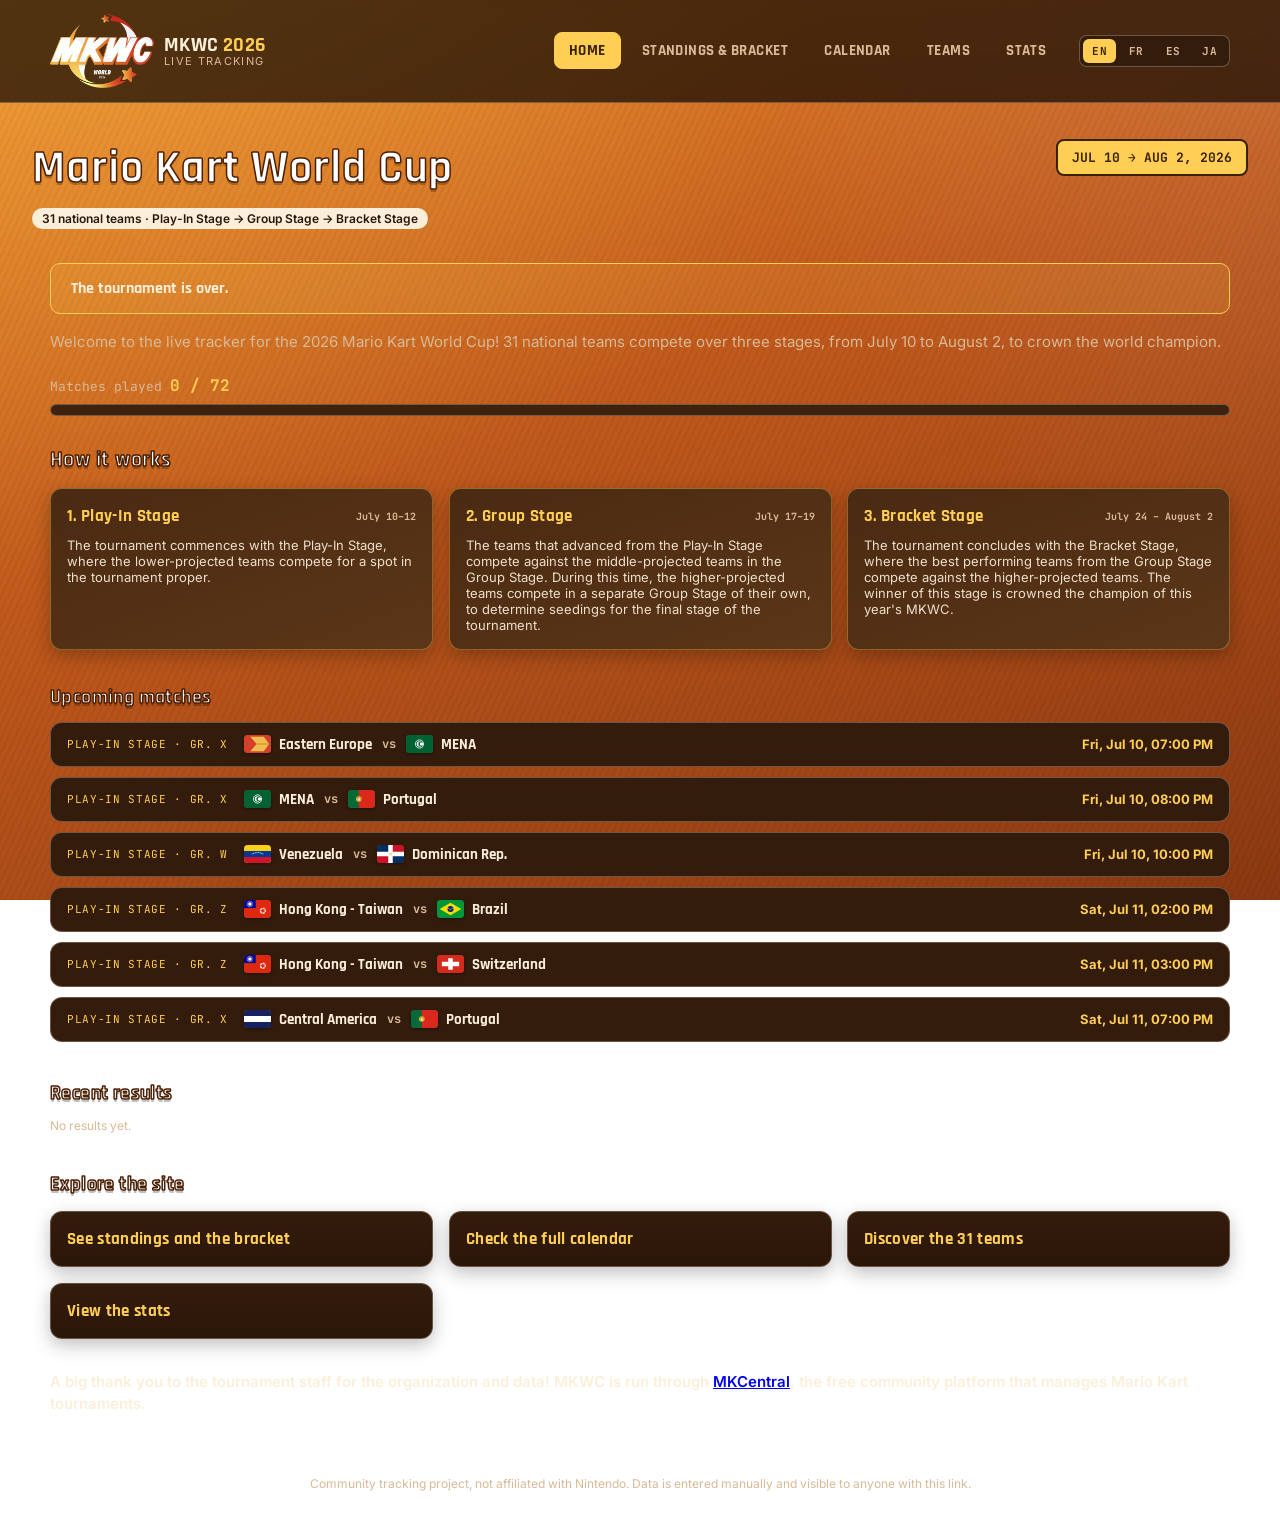
==== index.html @ 8863d685 "Add files via upload" ====
<!DOCTYPE html>
<html lang="fr">
<head>
<meta charset="UTF-8">
<meta name="viewport" content="width=device-width, initial-scale=1.0">
<title>MKWC 2026 — Suivi en direct</title>
<link rel="preconnect" href="https://fonts.googleapis.com">
<link rel="preconnect" href="https://fonts.gstatic.com" crossorigin>
<link rel="stylesheet" href="https://fonts.googleapis.com/css2?family=Rajdhani:wght@600;700&family=Inter:wght@400;500;600&family=JetBrains+Mono:wght@500;700&display=swap" media="print" onload="this.media='all'">
<noscript><link rel="stylesheet" href="https://fonts.googleapis.com/css2?family=Rajdhani:wght@600;700&family=Inter:wght@400;500;600&family=JetBrains+Mono:wght@500;700&display=swap"></noscript>
<style>
  :root{
    --orange-1:#F0942F;
    --orange-2:#C1591C;
    --orange-3:#8A3812;
    --panel:#2A1608;
    --panel-2:#341C0C;
    --panel-3:#3E220E;
    --line:rgba(255,235,210,0.14);
    --line-strong:rgba(255,235,210,0.28);
    --cream:#FBEFDA;
    --dim:#D9B996;
    --gold:#FFCE54;
    --green:#3ECF6B;
    --red:#E5484D;
    --blue:#59C7E8;
    --radius:12px;
  }
  *{box-sizing:border-box;}
  html,body{margin:0;padding:0;}
  body{
    color:var(--cream);
    font-family:'Inter',sans-serif;
    min-height:100vh;
    display:flex;
    flex-direction:column;
    background:
      radial-gradient(circle at 12% -10%, rgba(255,206,84,0.25), transparent 45%),
      radial-gradient(circle at 100% 0%, rgba(255,255,255,0.10), transparent 35%),
      repeating-linear-gradient(115deg, rgba(0,0,0,0.05) 0 2px, transparent 2px 6px),
      linear-gradient(160deg, var(--orange-1) 0%, var(--orange-2) 45%, var(--orange-3) 100%);
    background-attachment:fixed;
  }
  h1,h2,h3,.display{
    font-family:'Rajdhani',sans-serif;
    font-weight:700;
    letter-spacing:0.02em;
    margin:0;
  }
  .mono{font-family:'JetBrains Mono',monospace;}
  .outline{
    color:#fff;
    -webkit-text-stroke:1.5px #4a1f04;
    text-stroke:1.5px #4a1f04;
    text-shadow:0 3px 0 rgba(0,0,0,0.25);
  }

  /* ---------- header ---------- */
  header{
    position:sticky; top:0; z-index:30;
    background:rgba(20,10,3,0.72);
    backdrop-filter:blur(10px);
    -webkit-backdrop-filter:blur(10px);
    border-bottom:1px solid var(--line-strong);
  }
  .header-inner{
    max-width:1220px; margin:0 auto; padding:14px 20px;
    display:flex; align-items:center; gap:18px; flex-wrap:nowrap;
    overflow-x:auto; scrollbar-width:none;
  }
  .header-inner::-webkit-scrollbar{display:none;}
  .brand{display:flex; align-items:center; gap:10px; flex-shrink:0;}
  .brand-mark{
    width:104px;height:auto;flex-shrink:0;
  }
  .brand-text{line-height:1.05;}
  .brand-text .t1{font-size:20px;}
  .brand-text .t1 span{color:var(--gold);}
  .brand-text .t2{font-size:11px;color:var(--dim);text-transform:uppercase;letter-spacing:0.12em;}
  nav{display:flex;gap:6px;margin-left:auto;flex-wrap:nowrap;flex-shrink:0;}
  .navbtn{
    background:transparent;border:1px solid transparent;color:var(--dim);
    padding:8px 14px;border-radius:8px;font-family:'Rajdhani',sans-serif;font-weight:700;
    font-size:15px;letter-spacing:0.03em;cursor:pointer;text-transform:uppercase;white-space:nowrap;flex-shrink:0;
  }
  .navbtn:hover{color:#fff;}
  .navbtn.active{background:var(--gold);color:#3a2100;border-color:var(--gold);}
  .adminbtn{
    background:transparent;border:1px solid transparent;color:var(--dim);
    padding:6px 9px;border-radius:8px;font-size:13px;cursor:pointer;font-family:'JetBrains Mono',monospace;
    white-space:nowrap;flex-shrink:0;opacity:0.35;transition:opacity .15s, background .15s, border-color .15s;
  }
  .adminbtn:hover{opacity:1;background:var(--panel-2);border-color:var(--line-strong);}
  .adminbtn.on{color:#fff;background:var(--red);border-color:var(--red);opacity:1;}

  .lang-switch{display:flex;gap:4px;background:var(--panel-2);border:1px solid var(--line-strong);border-radius:8px;padding:3px;flex-shrink:0;}
  .lang-switch button{
    background:transparent;border:none;color:var(--dim);padding:5px 9px;border-radius:6px;
    font-family:'JetBrains Mono',monospace;font-size:11px;font-weight:700;cursor:pointer;letter-spacing:0.03em;
  }
  .lang-switch button:hover{color:var(--cream);}
  .lang-switch button.active{background:var(--gold);color:#3a2100;}

  /* ---------- hero ---------- */
  .hero{
    width:100%;padding:36px 32px 14px;
    display:flex;align-items:flex-start;justify-content:space-between;gap:16px;flex-wrap:nowrap;
    box-sizing:border-box;
  }
  .hero-titles{min-width:0;flex:1 1 auto;}
  .hero h1{font-size:clamp(20px,4vw,46px);overflow-wrap:break-word;}
  .hero .sub{color:var(--panel);background:var(--cream);display:inline-block;padding:3px 10px;border-radius:20px;font-size:12px;font-weight:600;margin-top:10px;}
  .hero .dates{
    flex:0 0 auto;white-space:nowrap;
    font-family:'JetBrains Mono',monospace;font-size:13px;color:#3a2100;
    border:2px solid #3a2100;padding:8px 14px;border-radius:8px;background:var(--gold);
    font-weight:700;
  }

  main{max-width:1220px;margin:0 auto;padding:20px;width:100%;flex:1;box-sizing:border-box;}

  /* pot legend strip — signature element (echoes the seed-pot color blocks) */

  section{display:none;}
  section.active{display:block;}

  .stage-block{margin-bottom:38px;}
  .stage-head{display:flex;align-items:baseline;gap:12px;margin-bottom:4px;flex-wrap:wrap;}
  .stage-head h2{font-size:24px;}
  .stage-head .stage-date{font-size:12px;color:#3a2100;background:var(--gold);padding:3px 10px;border-radius:20px;font-family:'JetBrains Mono',monospace;font-weight:700;}
  .stage-note{font-size:13px;color:var(--dim);margin-bottom:16px;}
  .stage-subhead{font-size:15px;font-weight:700;color:var(--gold);font-family:'Rajdhani',sans-serif;margin:6px 0 4px;text-transform:uppercase;letter-spacing:0.04em;}
  .tier-badge{
    font-family:'JetBrains Mono',monospace;font-size:11px;
    text-transform:uppercase;letter-spacing:0.06em;color:var(--gold);
    margin-bottom:4px;
  }

  .groups-grid{display:grid;grid-template-columns:repeat(auto-fit,minmax(300px,1fr));gap:16px;}
  .group-card{
    background:linear-gradient(180deg, var(--panel-2), var(--panel));
    border:1px solid var(--line-strong);border-radius:var(--radius);
    padding:16px;box-shadow:0 6px 18px rgba(0,0,0,0.25);
    contain:content;
  }
  .group-card h3{font-size:17px;color:var(--gold);margin-bottom:10px;display:flex;justify-content:space-between;align-items:center;}
  .group-card h3 .qual-tag{font-size:10px;color:var(--dim);font-family:'JetBrains Mono',monospace;text-transform:none;letter-spacing:0;}

  .phase-banner{
    padding:14px 20px;border-radius:10px;font-family:'Rajdhani',sans-serif;font-weight:700;font-size:16px;
    background:var(--panel-2);border:1px solid var(--line-strong);color:var(--cream);
  }
  .phase-banner.phase-playin, .phase-banner.phase-group, .phase-banner.phase-bracket{
    background:rgba(229,72,77,0.12);border-color:var(--red);color:var(--cream);
  }
  .phase-banner.phase-after{background:rgba(255,206,84,0.12);border-color:var(--gold);}
  .phase-countdown{
    font-family:'JetBrains Mono',monospace;font-size:26px;color:var(--gold);font-weight:700;
    margin-top:8px;letter-spacing:0.03em;
  }
  .live-now-block{margin-top:18px;}
  .live-now-title{
    font-size:13px;color:var(--red);text-transform:uppercase;letter-spacing:0.08em;
    font-family:'JetBrains Mono',monospace;margin-bottom:8px;display:flex;align-items:center;gap:7px;
  }
  .live-now-title::before{
    content:'';width:8px;height:8px;border-radius:50%;background:var(--red);
    box-shadow:0 0 0 0 rgba(229,72,77,0.6); animation:live-pulse 1.6s infinite;
  }
  @keyframes live-pulse{
    0%{box-shadow:0 0 0 0 rgba(229,72,77,0.6);}
    70%{box-shadow:0 0 0 7px rgba(229,72,77,0);}
    100%{box-shadow:0 0 0 0 rgba(229,72,77,0);}
  }

  .format-card{
    background:linear-gradient(160deg, #4a2a12, #5c3618);
    border:1px solid rgba(255,206,84,0.35);
  }
  .format-card .stage-note{color:var(--cream);opacity:0.92;}
  .explore-card{cursor:pointer;transition:border-color .15s, transform .15s;}
  .explore-card:hover{border-color:var(--gold);transform:translateY(-2px);}
  .helptext a{color:var(--gold);text-decoration:underline;text-underline-offset:2px;}
  .helptext a:hover{color:var(--cream);}
  .explore-card h3{margin-bottom:0;justify-content:flex-start;gap:8px;}

  table.standings{width:100%;border-collapse:collapse;font-size:13px;}
  table.standings th{
    text-align:left;color:var(--dim);font-weight:600;font-size:11px;
    text-transform:uppercase;letter-spacing:0.05em;padding:4px 6px;border-bottom:1px solid var(--line);
  }
  table.standings th.num{text-align:center;letter-spacing:normal;}
  table.standings td{padding:6px 6px;border-bottom:1px solid rgba(255,255,255,0.04);}
  table.standings tr.qualified td:first-child{box-shadow:inset 3px 0 0 var(--green);}
  .pos{font-family:'JetBrains Mono',monospace;color:var(--dim);font-size:11px;width:26px;}
  .pos.p1{color:var(--dim);}
  .teamcell{display:flex;align-items:center;gap:8px;}
  .teamcell:hover .teamname{text-decoration:underline;}
  .flag{width:27px;height:18px;border-radius:4px;flex-shrink:0;overflow:hidden;box-shadow:0 0 0 1px rgba(255,255,255,0.35) inset, 0 1px 3px rgba(0,0,0,0.4);}
  .flag svg{display:block;width:100%;height:100%;}
  .flag.lg{width:44px;height:29px;border-radius:5px;}
  .flag.sm{width:20px;height:13px;border-radius:3px;}
  .tbd{
    width:27px;height:18px;border-radius:4px;flex-shrink:0;border:1px dashed var(--dim);
  }
  .num{font-family:'JetBrains Mono',monospace;text-align:center;}
  .teamname{white-space:nowrap;}
  .tbdname{color:var(--dim);font-style:italic;font-size:12px;}

  /* bracket */
  .bracket-wrap{overflow-x:auto;padding-bottom:10px;}
  .bracket{display:flex;gap:26px;min-width:780px;align-items:stretch;}
  .round{display:flex;flex-direction:column;justify-content:space-around;gap:14px;min-width:195px;position:relative;padding-top:54px;box-sizing:border-box;}
  .round-title{position:absolute;top:0;left:0;right:0;font-size:12px;text-transform:uppercase;letter-spacing:0.08em;color:var(--cream);text-align:center;margin-bottom:6px;font-family:'JetBrains Mono',monospace;font-weight:700;}
  .round-title span{opacity:.65;font-weight:500;}
  .match{
    background:var(--panel-2);border:1px solid var(--line-strong);border-radius:8px;overflow:hidden;
  }
  .mrow{display:flex;align-items:center;justify-content:space-between;padding:7px 9px;font-size:13px;gap:6px;}
  .mrow:first-child{border-bottom:1px solid var(--line);}
  .mrow.winner{background:rgba(62,207,107,0.14);}
  .mrow .score{font-family:'JetBrains Mono',monospace;color:var(--dim);font-weight:700;}
  .mrow.winner .score{color:var(--green);}
  .mrow > span:first-child{display:flex;align-items:center;gap:6px;overflow:hidden;text-overflow:ellipsis;white-space:nowrap;}
  .team-link{cursor:pointer;display:inline-flex;align-items:center;gap:8px;}
  .team-plain{display:inline-flex;align-items:center;gap:8px;}
  .stage-link{cursor:pointer;}
  .stage-link:hover{color:var(--cream);text-decoration:underline;}
  .team-link:hover .teamname{text-decoration:underline;color:var(--gold);}

  /* calendar */
  .cal-list{display:flex;flex-direction:column;gap:10px;}
  .cal-item{
    background:var(--panel-2);border:1px solid var(--line-strong);border-radius:var(--radius);
    padding:12px 16px;display:flex;align-items:center;gap:16px;flex-wrap:wrap;
  }
  .match-card{cursor:pointer;transition:border-color .15s, box-shadow .15s;}
  .match-card:hover{border-color:var(--gold);box-shadow:0 0 0 1px var(--gold);}
  .cal-stage{font-size:11px;color:var(--gold);text-transform:uppercase;letter-spacing:0.06em;font-family:'JetBrains Mono',monospace;min-width:160px;white-space:nowrap;}
  .cal-teams{display:flex;align-items:center;gap:10px;font-family:'Rajdhani',sans-serif;font-weight:700;font-size:15px;flex:1;}
  .cal-score{font-family:'JetBrains Mono',monospace;color:var(--dim);width:88px;flex-shrink:0;text-align:center;white-space:nowrap;}
  .score-win{color:var(--gold);font-weight:700;}
  .best-race-banner{margin-bottom:16px;font-size:14px;color:var(--cream);}
  .twitch-live-banner{
    display:flex;align-items:center;gap:8px;margin-bottom:18px;padding:12px 16px;
    background:rgba(145,70,255,0.14);border:1px solid #9146FF;border-radius:10px;
    color:var(--cream);font-weight:700;text-decoration:none;font-size:14px;
    transition:background .15s;
  }
  .twitch-live-banner:hover{background:rgba(145,70,255,0.24);}
  .sub-tag{color:var(--dim);font-size:11px;font-weight:400;}
  .score-lose{color:var(--dim);}
  .cal-score.done{color:var(--cream);}
  .cal-date{font-size:12px;color:var(--dim);min-width:150px;flex-shrink:0;text-align:right;white-space:nowrap;}
  .cal-date.emphasize{color:var(--gold);font-weight:700;font-size:13px;}

  /* teams grid */
  .flag-grid{display:grid;grid-template-columns:repeat(auto-fill,minmax(120px,1fr));gap:14px;}
  .flag-grid-item{
    position:relative;border-radius:10px;overflow:hidden;cursor:pointer;aspect-ratio:3/2;
    box-shadow:0 6px 16px rgba(0,0,0,0.3);border:1px solid var(--line-strong);
  }
  .flag-grid-item .fgi-flag{width:100%;height:100%;transition:filter .18s;}
  .flag-grid-item .fgi-flag svg, .flag-grid-item .fgi-flag img{width:100%;height:100%;display:block;}
  .flag-grid-item:hover .fgi-flag{filter:brightness(0.4);}
  .fgi-overlay{
    position:absolute;inset:0;display:flex;align-items:center;justify-content:center;
    text-align:center;padding:8px;opacity:0;transition:opacity .18s;background:rgba(0,0,0,0.15);
  }
  .flag-grid-item:hover .fgi-overlay{opacity:1;}
  .fgi-overlay span{font-family:'Rajdhani',sans-serif;font-weight:700;font-size:14px;color:#fff;text-shadow:0 2px 6px rgba(0,0,0,0.8);}

  .team-detail-page{
    background:linear-gradient(180deg, var(--panel-2), var(--panel));
    border:1px solid var(--line-strong);border-radius:var(--radius);padding:22px;margin-top:14px;
    box-shadow:0 6px 18px rgba(0,0,0,0.25);
  }
  .tdp-header{display:flex;align-items:center;gap:16px;margin-bottom:16px;}
  .match-detail-row{display:flex;align-items:center;justify-content:center;gap:28px;flex-wrap:wrap;padding:20px 0;}
  .match-detail-team{display:flex;flex-direction:column;align-items:center;gap:10px;min-width:160px;text-align:center;}
  .match-detail-team .team-link{flex-direction:column;gap:10px;}
  .match-detail-team .teamname{font-family:'Rajdhani',sans-serif;font-weight:700;font-size:19px;}
  .match-detail-team.winner .teamname{color:var(--green);}
  .match-detail-players-row{display:grid;grid-template-columns:1fr 1fr;gap:24px;margin-top:24px;}
  .race-chart-wrap{margin-top:28px;}
  .race-chart-title{font-size:15px;color:var(--gold);margin-bottom:10px;}
  .race-chart-legend{display:flex;gap:18px;margin-top:8px;font-size:12px;color:var(--dim);font-family:'JetBrains Mono',monospace;}
  .race-chart-legend .dot{display:inline-block;width:9px;height:9px;border-radius:50%;margin-right:5px;}
  .mdp-col{display:flex;flex-direction:column;gap:3px;}
  .match-detail-score{font-family:'JetBrains Mono',monospace;font-size:32px;font-weight:700;color:var(--cream);white-space:nowrap;text-align:center;}
  .match-detail-score .md-vs{text-transform:uppercase;color:var(--dim);}
  .match-detail-score .md-upcoming-date{font-size:16px;color:var(--gold);font-weight:700;font-family:'Inter',sans-serif;margin-top:6px;text-transform:none;}
  .tdp-header h2{font-size:26px;}
  .stat-strip{display:flex;gap:14px;flex-wrap:wrap;margin:12px 0;font-family:'JetBrains Mono',monospace;font-size:12px;}
  .stat-strip .s{background:var(--panel-3);padding:6px 10px;border-radius:6px;border:1px solid var(--line);}
  .stat-strip .s b{color:var(--gold);font-size:14px;}
  .match-progress-label{font-family:'JetBrains Mono',monospace;font-size:13px;color:var(--dim);margin-bottom:8px;}
  .match-progress-label b{color:var(--gold);font-size:16px;}
  .match-progress-bar{width:100%;height:12px;background:var(--panel-3);border-radius:7px;overflow:hidden;border:1px solid var(--line-strong);}
  .match-progress-fill{height:100%;background:linear-gradient(90deg,#FFCE54,#FF9F43);border-radius:7px;transition:width .5s ease;}
  .roster-list{display:flex;flex-direction:column;gap:4px;margin-top:8px;}
  .roster-row{display:flex;align-items:center;gap:8px;font-size:13px;padding:4px 0;border-bottom:1px solid rgba(255,255,255,0.04);}
  .role-badge{font-size:9px;font-family:'JetBrains Mono',monospace;padding:1px 6px;border-radius:10px;text-transform:uppercase;letter-spacing:0.04em;}
  .role-badge.C{background:var(--gold);color:#3a2100;}
  .role-badge.R{background:var(--blue);color:#052b33;}
  .nat-badge{font-size:10px;color:var(--dim);font-family:'JetBrains Mono',monospace;position:relative;display:inline-block;cursor:default;}
  .nat-badge::after{
    content:attr(data-tooltip);
    position:absolute; bottom:calc(100% + 6px); left:0; transform:none;
    background:#1a1005; color:var(--cream); border:1px solid var(--line-strong);
    padding:4px 8px; border-radius:6px; font-size:11px; font-family:'Inter',sans-serif;
    white-space:nowrap; opacity:0; pointer-events:none; transition:opacity .1s;
    box-shadow:0 4px 10px rgba(0,0,0,0.35); z-index:20;
  }
  .nat-badge:hover::after{opacity:1;}

  /* players view */
  .player-search{
    width:100%;padding:12px 14px;background:var(--panel-2);border:1px solid var(--line-strong);
    color:var(--cream);border-radius:10px;font-size:14px;margin-bottom:18px;
  }
  .stats-table-wrap{
    background:var(--panel-2);border:1px solid var(--line-strong);border-radius:var(--radius);
    box-shadow:0 6px 18px rgba(0,0,0,0.25);
    overflow-x:auto;
  }
  .stats-table{width:100%;border-collapse:collapse;font-size:13px;}
  .stats-table thead th{
    text-align:left;color:var(--dim);font-weight:600;font-size:11px;
    text-transform:uppercase;letter-spacing:0.05em;padding:10px 12px;
    border-bottom:1px solid var(--line-strong);background:var(--panel-3);
  }
  .stats-table thead th.num{text-align:center;letter-spacing:normal;}
  .stats-table thead tr:first-child th:first-child{border-top-left-radius:var(--radius);}
  .stats-table thead tr:first-child th:last-child{border-top-right-radius:var(--radius);}
  .stats-table tbody tr:last-child td:first-child{border-bottom-left-radius:var(--radius);}
  .stats-table tbody tr:last-child td:last-child{border-bottom-right-radius:var(--radius);}
  .stats-table tbody tr:nth-child(even){background:rgba(255,255,255,0.02);}
  .stats-table tbody tr:hover{background:rgba(255,206,84,0.06);}
  .stats-table td{padding:9px 12px;border-bottom:1px solid rgba(255,255,255,0.04);}
  .stats-table td.num{text-align:center;font-family:'JetBrains Mono',monospace;color:var(--cream);}
  .stats-table td.num.highlight{color:var(--gold);font-weight:700;}
  .stats-table .lp{font-family:'JetBrains Mono',monospace;color:var(--dim);width:24px;text-align:center;}
  .stats-table .lp.top1{color:var(--gold);font-weight:700;}
  .stats-table .lname{font-weight:600;}
  .stats-table .lteam{font-size:12.5px;color:var(--dim);}
  .player-row-link{cursor:pointer;}
  .player-row-link:hover{background:rgba(255,206,84,0.06);}
  .stats-table .teamcell{display:flex;align-items:center;gap:8px;}

  /* admin */
  .admin-gate{
    max-width:380px;margin:60px auto;background:var(--panel-2);border:1px solid var(--line-strong);
    border-radius:var(--radius);padding:26px;text-align:center;
  }
  .admin-gate input{
    width:100%;padding:10px;margin:14px 0;background:var(--panel-3);border:1px solid var(--line);
    color:var(--cream);border-radius:8px;font-family:'JetBrains Mono',monospace;text-align:center;
  }
  .admin-gate p{color:var(--dim);font-size:13px;}
  button.primary{
    background:var(--gold);color:#3a2100;border:none;padding:10px 18px;border-radius:8px;
    font-family:'Rajdhani',sans-serif;font-weight:700;font-size:14px;letter-spacing:0.03em;
    cursor:pointer;text-transform:uppercase;
  }
  button.primary:hover{filter:brightness(1.08);}
  button.ghost{
    background:transparent;border:1px solid var(--line-strong);color:var(--dim);
    padding:8px 12px;border-radius:8px;font-size:12px;cursor:pointer;font-family:'JetBrains Mono',monospace;
  }
  button.back-btn{
    background:var(--gold);color:#3a2100;border:none;
    padding:10px 18px;border-radius:8px;font-size:14px;font-weight:700;cursor:pointer;
    font-family:'Rajdhani',sans-serif;letter-spacing:0.02em;text-transform:uppercase;
    margin-bottom:18px;box-shadow:0 3px 10px rgba(0,0,0,0.3);
  }
  button.back-btn:hover{filter:brightness(1.08);}
  .admin-panel{display:flex;flex-direction:column;gap:26px;}
  .admin-select-row{display:flex;gap:8px;flex-wrap:wrap;margin-bottom:14px;}
  .chip{
    background:var(--panel-2);border:1px solid var(--line-strong);color:var(--dim);
    padding:7px 14px;border-radius:20px;font-size:13px;cursor:pointer;font-family:'Rajdhani',sans-serif;font-weight:700;
  }
  .chip.active{background:var(--gold);color:#3a2100;border-color:var(--gold);}
  .admin-match-row{
    display:flex;align-items:center;gap:10px;padding:10px;background:var(--panel-2);
    border:1px solid var(--line-strong);border-radius:8px;margin-bottom:8px;flex-wrap:wrap;
  }
  .admin-match-row .team-select{flex:1;min-width:150px;}
  .admin-match-full{
    padding:12px;background:var(--panel-2);border:1px solid var(--line-strong);
    border-radius:8px;margin-bottom:12px;
  }
  .amr-header{display:flex;align-items:center;gap:10px;margin-bottom:10px;flex-wrap:wrap;}
  .amr-header .team-select{flex:1;min-width:120px;}
  .amr-total{
    font-family:'JetBrains Mono',monospace;font-weight:700;color:var(--gold);
    background:var(--panel-3);padding:6px 12px;border-radius:6px;min-width:44px;text-align:center;
  }
  .amr-players{display:grid;grid-template-columns:1fr 1fr;gap:16px;}
  .amr-side{display:flex;flex-direction:column;gap:5px;}
  .amr-player-row{display:flex;gap:6px;}
  .amr-player-row select{flex:1;min-width:0;}
  .amr-player-row .score-input{width:64px;flex-shrink:0;}
  .amr-race-wrap{overflow-x:auto;margin-top:10px;}
  .amr-race-table{border-collapse:collapse;font-size:12px;white-space:nowrap;}
  .amr-race-table th,.amr-race-table td{padding:3px 4px;text-align:center;}
  .amr-race-table thead th{color:var(--dim);font-weight:600;font-size:10px;text-transform:uppercase;}
  .amr-race-name{text-align:left !important;min-width:150px;}
  .amr-race-table input.race-input{width:38px;padding:4px 2px;text-align:center;font-size:12px;}
  .amr-race-table select{max-width:150px;font-size:12px;padding:4px 6px;}
  .amr-race-total{color:var(--gold);font-weight:700;min-width:34px;}
  .amr-track-table{margin-bottom:2px;}
  .amr-track-select{width:110px;font-size:11px;padding:4px 3px;}
  select, .score-input{
    background:var(--panel-3);border:1px solid var(--line-strong);color:var(--cream);
    padding:7px 9px;border-radius:6px;font-family:'Inter',sans-serif;font-size:13px;
  }
  .score-input{width:56px;text-align:center;font-family:'JetBrains Mono',monospace;}
  .vs{color:var(--dim);font-size:12px;font-family:'JetBrains Mono',monospace;}
  .save-note{font-size:12px;color:var(--green);margin-left:8px;opacity:0;transition:opacity 0.3s;}
  .save-note.show{opacity:1;}
  .helptext{font-size:12px;color:var(--dim);margin-bottom:10px;}
  .thanks-text{font-size:15px;font-weight:600;color:var(--cream);margin-top:32px;line-height:1.5;}
  footer{text-align:center;color:var(--dim);font-size:12px;padding:40px 20px;}

  /* flag editor */
  .editor-layout{display:grid;grid-template-columns:1fr 1fr;gap:24px;align-items:start;}
  @media (max-width:820px){ .editor-layout{grid-template-columns:1fr;} }

  /* ---------- mobile adjustments ---------- */
  @media (max-width:680px){
    .header-inner{padding:10px 14px;gap:10px;}
    .brand-mark{width:64px;}
    .brand-text .t1{font-size:15px;}
    .brand-text .t2{font-size:9px;}
    .navbtn{padding:7px 10px;font-size:13px;}
    .lang-switch button{padding:4px 7px;font-size:12px;}
    .adminbtn{padding:5px 7px;font-size:12px;}

    .hero{padding:20px 16px 12px;flex-wrap:wrap;gap:10px;}
    .hero .dates{font-size:11px;padding:6px 10px;}

    main{padding:14px;}

    .groups-grid{grid-template-columns:1fr;}
    .flag-grid{grid-template-columns:repeat(auto-fill,minmax(96px,1fr));gap:10px;}

    .cal-item{padding:10px 12px;gap:8px 12px;}
    .cal-stage{min-width:0;font-size:10px;}
    .cal-teams{font-size:14px;flex-basis:100%;order:1;}
    .cal-stage{order:0;}
    .cal-score{order:2;width:auto;}
    .cal-date{order:3;min-width:0;text-align:left;}

    .match-detail-row{flex-direction:column;gap:10px;padding:10px 0;}
    .match-detail-team{min-width:0;width:100%;}
    .match-detail-score{font-size:26px;}
    .match-detail-players-row{grid-template-columns:1fr;gap:16px;}

    .amr-players{grid-template-columns:1fr;}
    .amr-header{font-size:14px;}
    .admin-match-full{padding:10px;}

    .admin-select-row{gap:6px;}
    .admin-select-row .chip{padding:6px 9px;font-size:12px;}

    .stats-table{font-size:12px;}
    .stats-table td,.stats-table thead th{padding:7px 8px;}
  }
  .editor-preview-box{
    background:var(--panel-2);border:1px solid var(--line-strong);border-radius:var(--radius);
    padding:18px;display:flex;flex-direction:column;align-items:center;gap:12px;position:sticky;top:80px;
  }
  .editor-canvas{width:100%;max-width:420px;aspect-ratio:3/2;border-radius:8px;overflow:hidden;box-shadow:0 0 0 2px var(--line-strong), 0 10px 24px rgba(0,0,0,0.35);position:relative;}
  .editor-canvas svg{width:100%;height:100%;display:block;}
  .editor-grid-overlay{position:absolute;inset:0;pointer-events:none;opacity:0.35;}
  .editor-error{color:var(--red);font-size:12px;font-family:'JetBrains Mono',monospace;min-height:16px;}
  .editor-toolbar{display:flex;flex-wrap:wrap;gap:6px;}
  .editor-toolbar button{
    background:var(--panel-3);border:1px solid var(--line-strong);color:var(--cream);
    padding:6px 10px;border-radius:6px;font-size:12px;cursor:pointer;font-family:'JetBrains Mono',monospace;
  }
  .editor-toolbar button:hover{border-color:var(--gold);color:var(--gold);}
  .editor-textarea{
    width:100%;min-height:320px;background:var(--panel-3);border:1px solid var(--line-strong);
    color:var(--cream);border-radius:8px;padding:12px;font-family:'JetBrains Mono',monospace;font-size:12.5px;
    line-height:1.6;resize:vertical;tab-size:2;
  }
  .editor-actions{display:flex;gap:8px;flex-wrap:wrap;margin-top:10px;}
  .editor-select-row{display:flex;gap:10px;align-items:center;margin-bottom:16px;flex-wrap:wrap;}
  .editor-select-row select{min-width:220px;padding:8px 10px;}
  .editor-badge{font-size:11px;padding:3px 9px;border-radius:20px;font-family:'JetBrains Mono',monospace;}
  .editor-badge.custom{background:var(--green);color:#062;}
  .editor-badge.default{background:var(--panel-3);color:var(--dim);border:1px solid var(--line);}
  .editor-hint{font-size:12px;color:var(--dim);line-height:1.6;}
  .editor-hint code{background:var(--panel-3);padding:1px 5px;border-radius:4px;}
</style>
</head>
<body>
<div id="loadScreen" style="position:fixed;inset:0;z-index:999999;background:
  radial-gradient(circle at 12% -10%, rgba(255,206,84,0.25), transparent 45%),
  radial-gradient(circle at 100% 0%, rgba(255,255,255,0.10), transparent 35%),
  repeating-linear-gradient(115deg, rgba(0,0,0,0.05) 0 2px, transparent 2px 6px),
  linear-gradient(160deg, #F0942F 0%, #C1591C 45%, #8A3812 100%);
"></div>
<script>setTimeout(()=>{ const ls = document.getElementById('loadScreen'); if(ls) ls.remove(); }, 6000);</script>
<svg style="position:absolute;width:0;height:0;overflow:hidden;" aria-hidden="true"><defs id="flagSymbolDefs"></defs></svg>

<header>
  <div class="header-inner">
    <div class="brand" id="brandLogo" style="cursor:pointer;">
      <img class="brand-mark" src="[data-uri]" alt="MKWC">
      <div class="brand-text">
        <div class="t1 display">MKWC <span>2026</span></div>
        <div class="t2" data-i18n="liveTracking">Suivi en direct</div>
      </div>
    </div>
    <nav>
      <button class="navbtn active" data-view="home" data-i18n="navHome">Accueil</button>
      <button class="navbtn" data-view="standings" data-i18n="navStandings">Classements &amp; Bracket</button>
      <button class="navbtn" data-view="calendar" data-i18n="navCalendar">Calendrier</button>
      <button class="navbtn" data-view="teams" data-i18n="navTeams">Équipes</button>
      <button class="navbtn" data-view="players" data-i18n="navPlayers">Joueurs</button>
    </nav>
    <div class="lang-switch" id="langSwitch"></div>
  </div>
</header>

<div class="hero">
  <div class="hero-titles">
    <h1 class="outline" id="heroTitle">Coupe du Monde Mario Kart World</h1>
    <div class="sub" id="heroSub">31 équipes nationales · Qualification → Phase de groupes → Bracket final</div>
  </div>
  <div class="dates" data-i18n="heroDates">10 JUIL → 2 AOÛT 2026</div>
</div>

<main>

<section id="view-home" class="active"></section>
<section id="view-standings"></section>
<section id="view-calendar"></section>
<section id="view-teams"></section>
<section id="view-match"></section>
<section id="view-player"></section>
<section id="view-players"></section>
<section id="view-flageditor"></section>
<section id="view-admin"></section>

</main>

<footer data-i18n="footer">Projet de suivi communautaire, non affilié à Nintendo. Les données sont saisies manuellement et visibles par toute personne ayant ce lien.</footer>

<script>
/* =========================================================
   DATA — TEAMS
========================================================= */
const TEAMS = {
  FR:{name:'France',flag:{k:'v3',c:['#0055A4','#FFFFFF','#EF4135']}},
  JPN:{name:'Japon',flag:{k:'dot',bg:'#FFFFFF',fg:'#BC002D'}},
  ESP:{name:'Espagne',flag:{k:'h3',c:['#AA151B','#F1BF00','#AA151B']}},
  USA:{name:'États-Unis',flag:{k:'usa',stripe:'#B22234',canton:'#3C3B6E'}},
  CAN:{name:'Canada',flag:{k:'canada',c:['#FF0000','#FFFFFF','#FF0000']}},
  ENG:{name:'Angleterre',flag:{k:'cross',bg:'#FFFFFF',fg:'#CE1124',inset:0}},
  ITA:{name:'Italie',flag:{k:'v3',c:['#008C45','#FFFFFF','#CD212A']}},
  GER:{name:'Allemagne',flag:{k:'h3',c:['#000000','#DD0000','#FFCE00']}},
  KOR:{name:'Corée du Sud',flag:{k:'korea'}},
  MEX:{name:'Mexique',flag:{k:'mexico',c:['#006847','#FFFFFF','#CE1126']}},
  BE:{name:'Belgique',flag:{k:'v3',c:['#000000','#FDDA24','#EF3340']}},
  AUS:{name:'Australie',flag:{k:'australia',bg:'#00247D'}},
  IRE:{name:'Irlande',flag:{k:'v3',c:['#169B62','#FFFFFF','#FF883E']}},
  CB:{name:'Calédonbria',flag:{k:'caledonbria'}},
  EEU:{name:'Europe de l’Est',flag:{k:'chevron',bg:'#D6402A',fg:'#F0BE4E',line:'#A94900'}},
  CL:{name:'Chili',flag:{k:'chile',white:'#FFFFFF',red:'#DA2A1C',blue:'#0032A0'}},
  VE:{name:'Venezuela',flag:{k:'venezuela',c:['#FCD116','#003893','#CF142B']}},
  PE:{name:'Pérou',flag:{k:'v3',c:['#D91023','#FFFFFF','#D91023']}},
  EC:{name:'Grande Colombie',flag:{k:'ecuador',c:['#FFDD00','#034EA2','#ED1C24']}},
  RD:{name:'Rép. Dominicaine',flag:{k:'quadcross',c1:'#002D62',c2:'#CE1126',cross:'#FFFFFF'}},
  ASIA:{name:'Asie',flag:{k:'asia',c:['#DB4040','#1C3C8A']}},
  MENA:{name:'MOAN',flag:{k:'mena',bg:'#006233'}},
  CA:{name:'Amérique Centrale',flag:{k:'h3',c:['#16225E','#FFFFFF','#16225E']}},
  PT:{name:'Portugal',flag:{k:'portugal',c:['#046A38','#DA291C']}},
  BRA:{name:'Brésil',flag:{k:'diamond',bg:'#009739',dia:'#FEDD00',dot:'#012169'}},
  CH:{name:'Suisse',flag:{k:'cross',bg:'#D52B1E',fg:'#FFFFFF',inset:1}},
  HKT:{name:'Hong Kong - Taïwan',flag:{k:'hkt'}},
  NL:{name:'Pays-Bas',flag:{k:'h3',c:['#AE1C28','#FFFFFF','#21468B']}},
  PR:{name:'Porto Rico',flag:{k:'puertorico',stripe:'#ED1C24',canton:'#0044FF'}},
  AUT:{name:'Autriche',flag:{k:'h3',c:['#ED2939','#FFFFFF','#ED2939']}},
  LUX:{name:'Luxembourg',flag:{k:'h3',c:['#ED2939','#FFFFFF','#00A1DE']}},
};

/* =========================================================
   I18N — LANGUAGE
========================================================= */
let LANG = 'en';
const LANGS = [
  {code:'en', label:'EN'},
  {code:'fr', label:'FR'},
  {code:'es', label:'ES'},
  {code:'ja', label:'JA'},
];
const TEAM_NAMES = {
  en:{FR:'France',JPN:'Japan',ESP:'Spain',USA:'United States',CAN:'Canada',ENG:'England',ITA:'Italy',GER:'Germany',KOR:'South Korea',MEX:'Mexico',BE:'Belgium',AUS:'Australia',IRE:'Ireland',CB:'Caledonbria',EEU:'Eastern Europe',CL:'Chile',VE:'Venezuela',PE:'Peru',EC:'Gran Colombia',RD:'Dominican Rep.',ASIA:'Asia',MENA:'MENA',CA:'Central America',PT:'Portugal',BRA:'Brazil',CH:'Switzerland',HKT:'Hong Kong - Taiwan',NL:'Netherlands',PR:'Puerto Rico',AUT:'Austria',LUX:'Luxembourg'},
  es:{FR:'Francia',JPN:'Japón',ESP:'España',USA:'Estados Unidos',CAN:'Canadá',ENG:'Inglaterra',ITA:'Italia',GER:'Alemania',KOR:'Corea del Sur',MEX:'México',BE:'Bélgica',AUS:'Australia',IRE:'Irlanda',CB:'Caledonbria',EEU:'Europa del Este',CL:'Chile',VE:'Venezuela',PE:'Perú',EC:'Gran Colombia',RD:'Rep. Dominicana',ASIA:'Asia',MENA:'MENA',CA:'Centroamérica',PT:'Portugal',BRA:'Brasil',CH:'Suiza',HKT:'Hong Kong - Taiwán',NL:'Países Bajos',PR:'Puerto Rico',AUT:'Austria',LUX:'Luxemburgo'},
  ja:{FR:'フランス',JPN:'日本',ESP:'スペイン',USA:'アメリカ合衆国',CAN:'カナダ',ENG:'イングランド',ITA:'イタリア',GER:'ドイツ',KOR:'韓国',MEX:'メキシコ',BE:'ベルギー',AUS:'オーストラリア',IRE:'アイルランド',CB:'カレドンブリア',EEU:'東ヨーロッパ',CL:'チリ',VE:'ベネズエラ',PE:'ペルー',EC:'グランコロンビア',RD:'ドミニカ共和国',ASIA:'アジア',MENA:'中東・北アフリカ',CA:'中央アメリカ',PT:'ポルトガル',BRA:'ブラジル',CH:'スイス',HKT:'香港・台湾',NL:'オランダ',PR:'プエルトリコ',AUT:'オーストリア',LUX:'ルクセンブルク'},
};
function teamName(tag){
  if(!tag) return tag;
  if(LANG!=='fr' && TEAM_NAMES[LANG] && TEAM_NAMES[LANG][tag]) return TEAM_NAMES[LANG][tag];
  return TEAMS[tag]?.name || tag;
}
const FULL_TEAM_NAMES = {
  fr:{RD:'République Dominicaine', MENA:'Moyen-Orient et Afrique du Nord'},
  en:{RD:'Dominican Republic', MENA:'Middle East and North Africa'},
  es:{RD:'República Dominicana', MENA:'Oriente Medio y Norte de África'},
  ja:{RD:'ドミニカ共和国', MENA:'中東・北アフリカ'},
};
function teamFullName(tag){
  const f = FULL_TEAM_NAMES[LANG] || FULL_TEAM_NAMES.fr;
  return (f && f[tag]) || teamName(tag);
}

const I18N = {
  fr:{
    liveTracking:'Suivi en direct', navHome:'Accueil', navStandings:'Classements & Bracket', navCalendar:'Calendrier', navTeams:'Équipes', navPlayers:'Stats', navFlags:'🎨 Drapeaux', navAdmin:'⚙ Admin',
    heroTitleStandings:'Classements & Bracket', heroSubStandings:'Résultats et classement de chaque groupe, et bracket final',
    homeIntro:"Bienvenue sur le site de suivi de la Coupe du Monde Mario Kart World 2026 ! 31 équipes nationales s'affrontent en trois étapes, du 10 juillet au 2 août, pour désigner le champion du monde.",
    homeFormatTitle:'Comment ça marche ?',
    homeStep1Title:'1. Phase de Play-In', homeStep1Date:'10–12 juillet', homeStep1Desc:"Le tournoi débute par la Phase de Play-In, où les équipes les moins bien classées s'affrontent pour décrocher une place dans la suite du tournoi.",
    homeStep2Title:'2. Phase de groupes', homeStep2Date:'17–19 juillet', homeStep2Desc:"Les équipes qualifiées lors du Play-In affrontent ensuite les équipes de niveau intermédiaire, dans la Phase de groupes. Pendant ce temps, les équipes les mieux classées disputent leur propre Phase de groupes, afin de déterminer leur position pour la suite du tournoi.",
    homeStep3Title:'3. Phase de Bracket', homeStep3Date:'24 juillet – 2 août', homeStep3Desc:"Le tournoi se termine par la Phase de Bracket, où les équipes les plus performantes de la Phase de groupes affrontent les équipes les mieux classées. L'équipe victorieuse de cette phase est sacrée championne du MKWC de cette année.",
    diagGroupOfFour:'Exemple de groupe', diagGroups14:'Groupes 1 à 4', diagGroupsAB:'Groupes A et B',
    diagAdvance:'continue', diagOut:'éliminé',
    homeUpcoming:'Prochains matchs', homeRecent:'Résultats récents', homeNoResults:"Aucun résultat pour l'instant.",
    homeStatusBefore:"Le tournoi n'a pas encore commencé — rendez-vous le 10 juillet 2026 !",
    homeStatusPlayin:'En ce moment : Phase de Play-In',
    homeStatusBetween1:'Phase de Play-In terminée — la Phase de groupes commence le 17 juillet',
    homeStatusGroup:'En ce moment : Phase de groupes',
    homeStatusBetween2:'Phase de groupes terminée — la Phase de Bracket commence le 24 juillet',
    homeStatusBracket:'En ce moment : Phase de Bracket',
    homeStatusAfter:'Le tournoi est terminé.', homeLiveNow:'En direct maintenant',
    thanksTitle:'Remerciements', raceChartTitle:'Évolution du score, course par course', adminTrackLabel:'Circuit',
    bestRaceLabel:'Meilleure course du tournoi', onTrack:'sur', tabTracks:'Circuits',
    tracksNote:'Score moyen obtenu sur chaque circuit, tous joueurs et tous matchs confondus.',
    colTrack:'Circuit', colRacesPlayed:'Courses jouées', colBestTrack:'Meilleur circuit', colRace:'Course',
    colConsistency:'Régularité', colClutch:'Fin de match', colBalance:'Équilibre',
    clickPlayerForTracks:'Clique sur un joueur pour voir son détail par circuit.', teamTracksTitle:'Circuits joués par l\'équipe', watchLiveTwitch:'Ce match est en direct sur Twitch — regarder maintenant',
    adminSubLabel:'Remplaçant', adminSubFromLabel:'Depuis course #', subTag:'remplaçant', thanksText:'Un grand merci au staff du tournoi pour l\'organisation et la gestion des données ! Le MKWC est organisé via <a href="https://mkcentral.com" target="_blank" rel="noopener noreferrer">MKCentral</a>, la plateforme communautaire gratuite qui gère les tournois Mario Kart.',
    homeFactTeams:'Équipes', homeFactMatches:'Matchs joués', homeFactGroups:'Groupes au total', homeFactBracketTeams:'Places en bracket',
    homeExploreTitle:'Explorer le site',
    homeLinkStandings:'Voir les classements et le bracket', homeLinkCalendar:'Consulter le calendrier complet',
    homeLinkTeams:'Découvrir les 31 équipes', homeLinkStats:'Voir les statistiques',
    heroTitleMain:'Coupe du Monde Mario Kart World', heroSubMain:'31 équipes nationales · Phase de Play-In → Phase de groupes → Phase de Bracket', heroDates:'10 JUIL → 2 AOÛT 2026',
    heroTitleCalendar:'Calendrier', heroSubCalendar:'Tous les matchs de la compétition, du 10 juillet au 2 août 2026',
    heroTitleTeams:'Équipes', heroSubTeams:'Les 31 nations en compétition',
    heroTitlePlayers:'Statistiques', heroSubPlayers:'Classement des joueurs et des équipes',
    heroTitleFlags:'Éditeur de drapeaux', heroSubFlags:'Corrige ou personnalise les drapeaux toi-même',
    heroTitleAdmin:'Administration', heroSubAdmin:'Saisie des résultats et gestion du tournoi',
    stageQuali:'Phase de Play-In', tierQuali:'Équipes les moins bien classées', noteQuali:'Les 2 premiers de chaque groupe avancent en phase de groupes.',
    stagePhaseGroupes:'Phase de groupes', subheadAB:'Groupes A & B', tierAB:'Équipes les mieux classées', noteAB:'Les 4 équipes de chaque groupe avancent en bracket.',
    subhead14:'Groupes 1 à 4', tier14:'Équipes moyennement classées', note14:'Les 2 premiers de chaque groupe avancent en bracket.',
    stageBracket:'Phase de Bracket', noteBracket:'Élimination directe à 16 équipes.',
    group:'Groupe', colTeam:'Équipe', colW:'V', colL:'D', colD:'N', colGB:'GB', colDiff:'Diff', tbd:'à définir',
    round16:'Round 1', quarterfinals:'Quarts de finale', semifinals:'Demi-finales', final:'Finale',
    dateQuali:'10–12 juil.', datePhase:'17–19 juil.', dateR16:'24 juillet', dateQF:'25 juillet', dateSF:'1 août', dateF:'2 août',
    calNoMatch:"Aucun match programmé pour l'instant — plusieurs groupes ont encore des équipes à définir.",
    upcoming:'à venir', vs:'vs',
    teamsIntro:"Clique sur un drapeau pour voir la fiche de l'équipe (joueurs, statistiques...).",
    backToTeams:'← Retour aux équipes', backToCalendar:'← Retour au calendrier', backGeneric:'Retour', statMatches:'Matchs', statW:'V', statL:'D', statDiff:'Diff', statPlayers:'Joueurs',
    bestPlayers:'Meilleurs joueurs :', ptsPerMatch:'pts/match', upcomingMatches:'Matchs à venir',
    noUpcoming:"Aucun match à venir programmé pour l'instant (adversaire pas encore déterminé, ou tous les matchs connus ont déjà été joués).",
    roster:'Effectif', searchPlaceholder:'Rechercher un joueur ou une équipe...',
    playersNote:'Classement par meilleur score moyen par match.', playersEmpty:"Aucune donnée pour l'instant — les scores se rempliront au fil des matchs.",
    tabPlayers:'Joueurs', tabTeamsStats:'Équipes', colPlayer:'Joueur', colWarsPlayed:'Matchs joués', colWinPct:'% Victoires', colAvg:'Moyenne',
    searchTeamPlaceholder:'Rechercher une équipe...', teamsStatsNote:"Classement des équipes par pourcentage de victoires, puis par différentiel de points.",
    dateQualiFull:'10–12 JUILLET', datePhaseFull:'17–19 JUILLET', dateBracketFull:'24 JUIL – 2 AOÛT',
    footer:'Projet de suivi communautaire, non affilié à Nintendo. Les données sont saisies manuellement et visibles par toute personne ayant ce lien.',
  },
  en:{
    liveTracking:'Live tracking', navHome:'Home', navStandings:'Standings & Bracket', navCalendar:'Calendar', navTeams:'Teams', navPlayers:'Stats', navFlags:'🎨 Flags', navAdmin:'⚙ Admin',
    heroTitleStandings:'Standings & Bracket', heroSubStandings:'Results and standings for every group, and the final bracket',
    homeIntro:"Welcome to the live tracker for the 2026 Mario Kart World Cup! 31 national teams compete over three stages, from July 10 to August 2, to crown the world champion.",
    homeFormatTitle:'How it works',
    homeStep1Title:'1. Play-In Stage', homeStep1Date:'July 10–12', homeStep1Desc:"The tournament commences with the Play-In Stage, where the lower-projected teams compete for a spot in the tournament proper.",
    homeStep2Title:'2. Group Stage', homeStep2Date:'July 17–19', homeStep2Desc:"The teams that advanced from the Play-In Stage compete against the middle-projected teams in the Group Stage. During this time, the higher-projected teams compete in a separate Group Stage of their own, to determine seedings for the final stage of the tournament.",
    homeStep3Title:'3. Bracket Stage', homeStep3Date:'July 24 – August 2', homeStep3Desc:"The tournament concludes with the Bracket Stage, where the best performing teams from the Group Stage compete against the higher-projected teams. The winner of this stage is crowned the champion of this year's MKWC.",
    diagGroupOfFour:'Example group', diagGroups14:'Groups 1 to 4', diagGroupsAB:'Groups A and B',
    diagAdvance:'advances', diagOut:'out',
    homeUpcoming:'Upcoming matches', homeRecent:'Recent results', homeNoResults:'No results yet.',
    homeStatusBefore:"The tournament hasn't started yet — see you on July 10, 2026!",
    homeStatusPlayin:'Happening now: Play-In Stage',
    homeStatusBetween1:'Play-In Stage finished — the Group Stage starts July 17',
    homeStatusGroup:'Happening now: Group Stage',
    homeStatusBetween2:'Group Stage finished — the Bracket Stage starts July 24',
    homeStatusBracket:'Happening now: Bracket Stage',
    homeStatusAfter:'The tournament is over.', homeLiveNow:'Live now',
    thanksTitle:'Thanks', raceChartTitle:'Score progression, race by race', adminTrackLabel:'Track',
    bestRaceLabel:'Best race of the tournament', onTrack:'on', tabTracks:'Tracks',
    tracksNote:'Average score on each track, across every player and match.',
    colTrack:'Track', colRacesPlayed:'Races played', colBestTrack:'Best track', colRace:'Race',
    colConsistency:'Consistency', colClutch:'Late-match', colBalance:'Balance',
    clickPlayerForTracks:'Click a player to see their track-by-track breakdown.', teamTracksTitle:'Tracks played by the team', watchLiveTwitch:'This match is live on Twitch — watch now',
    adminSubLabel:'Substitute', adminSubFromLabel:'From race #', subTag:'substitute', thanksText:'A big thank you to the tournament staff for the organization and data! MKWC is run through <a href="https://mkcentral.com" target="_blank" rel="noopener noreferrer">MKCentral</a>, the free community platform that manages Mario Kart tournaments.',
    homeFactTeams:'Teams', homeFactMatches:'Matches played', homeFactGroups:'Groups total', homeFactBracketTeams:'Bracket spots',
    homeExploreTitle:'Explore the site',
    homeLinkStandings:'See standings and the bracket', homeLinkCalendar:'Check the full calendar',
    homeLinkTeams:'Discover the 31 teams', homeLinkStats:'View the stats',
    heroTitleMain:'Mario Kart World Cup', heroSubMain:'31 national teams · Play-In Stage → Group Stage → Bracket Stage', heroDates:'JUL 10 → AUG 2, 2026',
    heroTitleCalendar:'Calendar', heroSubCalendar:'All matches of the competition, from July 10 to August 2, 2026',
    heroTitleTeams:'Teams', heroSubTeams:'The 31 competing nations',
    heroTitlePlayers:'Stats', heroSubPlayers:'Player and team rankings',
    heroTitleFlags:'Flag editor', heroSubFlags:'Fix or customize the flags yourself',
    heroTitleAdmin:'Administration', heroSubAdmin:'Result entry and tournament management',
    stageQuali:'Play-In Stage', tierQuali:'Lower-projected teams', noteQuali:'The top 2 of each group advance to the group stage.',
    stagePhaseGroupes:'Group Stage', subheadAB:'Groups A & B', tierAB:'Higher-projected teams', noteAB:'All 4 teams of each group advance to the bracket.',
    subhead14:'Groups 1 to 4', tier14:'Middle-projected teams', note14:'The top 2 of each group advance to the bracket.',
    stageBracket:'Bracket Stage', noteBracket:'16-team single elimination.',
    group:'Group', colTeam:'Team', colW:'W', colL:'L', colD:'D', colGB:'GB', colDiff:'Diff', tbd:'TBD',
    round16:'Round 1', quarterfinals:'Quarterfinals', semifinals:'Semifinals', final:'Final',
    dateQuali:'Jul 10–12', datePhase:'Jul 17–19', dateR16:'July 24', dateQF:'July 25', dateSF:'Aug 1', dateF:'Aug 2',
    calNoMatch:'No matches scheduled yet — several groups still have teams to be determined.',
    upcoming:'upcoming', vs:'vs',
    teamsIntro:"Click on a flag to see the team's page (players, stats...).",
    backToTeams:'← Back to teams', backToCalendar:'← Back to calendar', backGeneric:'Back', statMatches:'Matches', statW:'W', statL:'L', statDiff:'Diff', statPlayers:'Players',
    bestPlayers:'Top players:', ptsPerMatch:'pts/match', upcomingMatches:'Upcoming matches',
    noUpcoming:'No upcoming match scheduled yet (opponent not yet determined, or all known matches already played).',
    roster:'Roster', searchPlaceholder:'Search for a player or team...',
    playersNote:'Ranked by best average score per match.', playersEmpty:'No data yet — scores will fill in as matches are played.',
    tabPlayers:'Players', tabTeamsStats:'Teams', colPlayer:'Player', colWarsPlayed:'Matches played', colWinPct:'Win %', colAvg:'Average',
    searchTeamPlaceholder:'Search for a team...', teamsStatsNote:'Teams ranked by win percentage, then by point differential.',
    dateQualiFull:'JUL 10–12', datePhaseFull:'JUL 17–19', dateBracketFull:'JUL 24 – AUG 2',
    footer:"Community tracking project, not affiliated with Nintendo. Data is entered manually and visible to anyone with this link.",
  },
  es:{
    liveTracking:'Seguimiento en directo', navHome:'Inicio', navStandings:'Clasificación y Cuadro', navCalendar:'Calendario', navTeams:'Equipos', navPlayers:'Stats', navFlags:'🎨 Banderas', navAdmin:'⚙ Admin',
    heroTitleStandings:'Clasificación y Cuadro', heroSubStandings:'Resultados y clasificación de cada grupo, y el cuadro final',
    homeIntro:'¡Bienvenido al sitio de seguimiento de la Copa Mundial de Mario Kart World 2026! 31 selecciones nacionales compiten en tres fases, del 10 de julio al 2 de agosto, para coronar al campeón del mundo.',
    homeFormatTitle:'¿Cómo funciona?',
    homeStep1Title:'1. Fase de Play-In', homeStep1Date:'10–12 de julio', homeStep1Desc:'El torneo comienza con la Fase de Play-In, donde los equipos con menor proyección compiten por un puesto en el torneo principal.',
    homeStep2Title:'2. Fase de grupos', homeStep2Date:'17–19 de julio', homeStep2Desc:'Los equipos que avanzaron desde la Fase de Play-In se enfrentan a los equipos de proyección media en la Fase de grupos. Mientras tanto, los equipos con mejor proyección disputan su propia Fase de grupos, para determinar su posición de cara a la fase final del torneo.',
    homeStep3Title:'3. Fase de Bracket', homeStep3Date:'24 de julio – 2 de agosto', homeStep3Desc:'El torneo concluye con la Fase de Bracket, donde los equipos con mejor desempeño de la Fase de grupos se enfrentan a los equipos con mejor proyección. El vencedor de esta fase es coronado campeón del MKWC de este año.',
    diagGroupOfFour:'Grupo de ejemplo', diagGroups14:'Grupos 1 a 4', diagGroupsAB:'Grupos A y B',
    diagAdvance:'avanza', diagOut:'eliminado',
    homeUpcoming:'Próximos partidos', homeRecent:'Resultados recientes', homeNoResults:'Todavía no hay resultados.',
    homeStatusBefore:'¡El torneo aún no ha comenzado — nos vemos el 10 de julio de 2026!',
    homeStatusPlayin:'Ahora mismo: Fase de Play-In',
    homeStatusBetween1:'Fase de Play-In terminada — la Fase de grupos empieza el 17 de julio',
    homeStatusGroup:'Ahora mismo: Fase de grupos',
    homeStatusBetween2:'Fase de grupos terminada — la Fase de Bracket empieza el 24 de julio',
    homeStatusBracket:'Ahora mismo: Fase de Bracket',
    homeStatusAfter:'El torneo ha terminado.', homeLiveNow:'En directo ahora',
    thanksTitle:'Agradecimientos', raceChartTitle:'Evolución del puntaje, carrera por carrera', adminTrackLabel:'Circuito',
    bestRaceLabel:'Mejor carrera del torneo', onTrack:'en', tabTracks:'Circuitos',
    tracksNote:'Puntuación media obtenida en cada circuito, entre todos los jugadores y partidos.',
    colTrack:'Circuito', colRacesPlayed:'Carreras jugadas', colBestTrack:'Mejor circuito', colRace:'Carrera',
    colConsistency:'Regularidad', colClutch:'Final de partido', colBalance:'Equilibrio',
    clickPlayerForTracks:'Haz clic en un jugador para ver su detalle por circuito.', teamTracksTitle:'Circuitos jugados por el equipo', watchLiveTwitch:'Este partido está en directo en Twitch — verlo ahora',
    adminSubLabel:'Suplente', adminSubFromLabel:'Desde carrera #', subTag:'suplente', thanksText:'¡Un gran agradecimiento al staff del torneo por la organización y los datos! El MKWC se organiza a través de <a href="https://mkcentral.com" target="_blank" rel="noopener noreferrer">MKCentral</a>, la plataforma comunitaria gratuita que gestiona los torneos de Mario Kart.',
    homeFactTeams:'Equipos', homeFactMatches:'Partidos jugados', homeFactGroups:'Grupos en total', homeFactBracketTeams:'Plazas en el bracket',
    homeExploreTitle:'Explorar el sitio',
    homeLinkStandings:'Ver la clasificación y el cuadro', homeLinkCalendar:'Consultar el calendario completo',
    homeLinkTeams:'Descubrir los 31 equipos', homeLinkStats:'Ver las estadísticas',
    heroTitleMain:'Copa Mundial de Mario Kart World', heroSubMain:'31 selecciones nacionales · Fase de Play-In → Fase de grupos → Fase de Bracket', heroDates:'10 JUL → 2 AGO 2026',
    heroTitleCalendar:'Calendario', heroSubCalendar:'Todos los partidos de la competición, del 10 de julio al 2 de agosto de 2026',
    heroTitleTeams:'Equipos', heroSubTeams:'Las 31 naciones en competición',
    heroTitlePlayers:'Estadísticas', heroSubPlayers:'Clasificación de jugadores y equipos',
    heroTitleFlags:'Editor de banderas', heroSubFlags:'Corrige o personaliza las banderas tú misma',
    heroTitleAdmin:'Administración', heroSubAdmin:'Introducción de resultados y gestión del torneo',
    stageQuali:'Fase de Play-In', tierQuali:'Equipos con proyección más baja', noteQuali:'Los 2 primeros de cada grupo avanzan a la fase de grupos.',
    stagePhaseGroupes:'Fase de grupos', subheadAB:'Grupos A y B', tierAB:'Equipos con proyección más alta', noteAB:'Los 4 equipos de cada grupo avanzan al cuadro final.',
    subhead14:'Grupos 1 a 4', tier14:'Equipos con proyección media', note14:'Los 2 primeros de cada grupo avanzan al cuadro final.',
    stageBracket:'Fase de Bracket', noteBracket:'Eliminación directa a 16 equipos.',
    group:'Grupo', colTeam:'Equipo', colW:'G', colL:'P', colD:'E', colGB:'GB', colDiff:'Dif', tbd:'por determinar',
    round16:'Ronda 1', quarterfinals:'Cuartos de final', semifinals:'Semifinales', final:'Final',
    dateQuali:'10–12 jul.', datePhase:'17–19 jul.', dateR16:'24 de julio', dateQF:'25 de julio', dateSF:'1 de agosto', dateF:'2 de agosto',
    calNoMatch:'Todavía no hay partidos programados — varios grupos aún tienen equipos por determinar.',
    upcoming:'por jugar', vs:'vs',
    teamsIntro:'Haz clic en una bandera para ver la ficha del equipo (jugadores, estadísticas...).',
    backToTeams:'← Volver a equipos', backToCalendar:'← Volver al calendario', backGeneric:'Volver', statMatches:'Partidos', statW:'G', statL:'P', statDiff:'Dif', statPlayers:'Jugadores',
    bestPlayers:'Mejores jugadores:', ptsPerMatch:'pts/partido', upcomingMatches:'Próximos partidos',
    noUpcoming:'No hay próximos partidos programados por ahora (rival aún no determinado, o todos los partidos conocidos ya se jugaron).',
    roster:'Plantilla', searchPlaceholder:'Buscar un jugador o equipo...',
    playersNote:'Clasificación por mejor puntuación media por partido.', playersEmpty:'Todavía no hay datos — las puntuaciones se irán completando con los partidos.',
    tabPlayers:'Jugadores', tabTeamsStats:'Equipos', colPlayer:'Jugador', colWarsPlayed:'Partidos jugados', colWinPct:'% Victorias', colAvg:'Media',
    searchTeamPlaceholder:'Buscar un equipo...', teamsStatsNote:'Equipos clasificados por porcentaje de victorias, luego por diferencia de puntos.',
    dateQualiFull:'10–12 JUL', datePhaseFull:'17–19 JUL', dateBracketFull:'24 JUL – 2 AGO',
    footer:'Proyecto de seguimiento comunitario, no afiliado a Nintendo. Los datos se introducen manualmente y son visibles para cualquiera que tenga este enlace.',
  },
  ja:{
    liveTracking:'ライブ速報', navHome:'ホーム', navStandings:'順位表・トーナメント表', navCalendar:'カレンダー', navTeams:'チーム', navPlayers:'スタッツ', navFlags:'🎨 旗エディタ', navAdmin:'⚙ 管理者',
    heroTitleStandings:'順位表・トーナメント表', heroSubStandings:'各グループの結果・順位と決勝トーナメント表',
    homeIntro:'マリオカートワールドカップ2026 ライブ速報サイトへようこそ！31の国・地域代表チームが7月10日から8月2日まで3つのステージを戦い、世界チャンピオンを決定します。',
    homeFormatTitle:'大会形式',
    homeStep1Title:'1. プレイインステージ', homeStep1Date:'7月10〜12日', homeStep1Desc:'大会はプレイインステージから始まります。下位予想のチームが、本戦への出場権をかけて対戦します。',
    homeStep2Title:'2. グループステージ', homeStep2Date:'7月17〜19日', homeStep2Desc:'プレイインステージを勝ち抜いたチームは、グループステージで中位予想のチームと対戦します。同じ時期に、上位予想のチームは独自のグループステージを戦い、大会最終ステージに向けたシード順位を決定します。',
    homeStep3Title:'3. ブラケットステージ', homeStep3Date:'7月24日〜8月2日', homeStep3Desc:'大会はブラケットステージで幕を閉じます。グループステージで好成績を収めたチームが、上位予想のチームと対戦します。このステージを制したチームが、今年のMKWCチャンピオンに輝きます。',
    diagGroupOfFour:'グループの例', diagGroups14:'グループ1〜4', diagGroupsAB:'グループA・B',
    diagAdvance:'進出', diagOut:'敗退',
    homeUpcoming:'今後の試合', homeRecent:'最近の結果', homeNoResults:'まだ結果はありません。',
    homeStatusBefore:'大会はまだ始まっていません — 2026年7月10日にお会いしましょう！',
    homeStatusPlayin:'現在開催中：プレイインステージ',
    homeStatusBetween1:'プレイインステージ終了 — グループステージは7月17日開始',
    homeStatusGroup:'現在開催中：グループステージ',
    homeStatusBetween2:'グループステージ終了 — ブラケットステージは7月24日開始',
    homeStatusBracket:'現在開催中：ブラケットステージ',
    homeStatusAfter:'大会は終了しました。', homeLiveNow:'ライブ配信中',
    thanksTitle:'謝辞', raceChartTitle:'レースごとのスコア推移', adminTrackLabel:'コース',
    bestRaceLabel:'大会最高スコア', onTrack:'コース：', tabTracks:'コース',
    tracksNote:'各コースの、全選手・全試合を通じた平均スコアです。',
    colTrack:'コース', colRacesPlayed:'走行回数', colBestTrack:'得意コース', colRace:'レース',
    colConsistency:'安定性', colClutch:'終盤の伸び', colBalance:'バランス',
    clickPlayerForTracks:'選手をクリックするとコース別の詳細が見られます。', teamTracksTitle:'チームが走行したコース', watchLiveTwitch:'この試合はTwitchでライブ配信中 — 今すぐ見る',
    adminSubLabel:'交代選手', adminSubFromLabel:'何レース目から', subTag:'交代', thanksText:'大会の運営とデータ管理をしてくださるスタッフの皆さんに感謝します！MKWCは、マリオカートの大会を運営する無料のコミュニティプラットフォーム<a href="https://mkcentral.com" target="_blank" rel="noopener noreferrer">MKCentral</a>を通じて開催されています。',
    homeFactTeams:'チーム数', homeFactMatches:'消化試合数', homeFactGroups:'総グループ数', homeFactBracketTeams:'決勝T出場枠',
    homeExploreTitle:'サイトを見る',
    homeLinkStandings:'順位表とトーナメント表を見る', homeLinkCalendar:'全カレンダーを見る',
    homeLinkTeams:'31チームを見る', homeLinkStats:'スタッツを見る',
    heroTitleMain:'マリオカートワールドカップ', heroSubMain:'31の国別代表チーム · プレイインステージ → グループステージ → ブラケットステージ', heroDates:'7月10日 → 8月2日 2026',
    heroTitleCalendar:'カレンダー', heroSubCalendar:'2026年7月10日から8月2日までの全試合',
    heroTitleTeams:'チーム', heroSubTeams:'出場31か国・地域',
    heroTitlePlayers:'スタッツ', heroSubPlayers:'選手・チームランキング',
    heroTitleFlags:'旗エディタ', heroSubFlags:'旗を自分で修正・カスタマイズできます',
    heroTitleAdmin:'管理者ページ', heroSubAdmin:'試合結果の入力と大会管理',
    stageQuali:'プレイインステージ', tierQuali:'下位予想チーム', noteQuali:'各組上位2チームがグループステージに進出。',
    stagePhaseGroupes:'グループステージ', subheadAB:'グループA・B', tierAB:'上位予想チーム', noteAB:'各グループの4チーム全てが決勝トーナメントに進出。',
    subhead14:'グループ1〜4', tier14:'中位予想チーム', note14:'各グループの上位2チームが決勝トーナメントに進出。',
    stageBracket:'ブラケットステージ', noteBracket:'16チームによるノックアウト方式。',
    group:'グループ', colTeam:'チーム', colW:'勝', colL:'負', colD:'分', colGB:'GB', colDiff:'得失点差', tbd:'未定',
    round16:'ラウンド1', quarterfinals:'準々決勝', semifinals:'準決勝', final:'決勝',
    dateQuali:'7月10〜12日', datePhase:'7月17〜19日', dateR16:'7月24日', dateQF:'7月25日', dateSF:'8月1日', dateF:'8月2日',
    calNoMatch:'まだ試合は組まれていません — いくつかのグループはチームが未確定です。',
    upcoming:'試合前', vs:'vs',
    teamsIntro:'旗をクリックするとチームページ（選手、成績など）が表示されます。',
    backToTeams:'← チーム一覧に戻る', backToCalendar:'← カレンダーに戻る', backGeneric:'戻る', statMatches:'試合数', statW:'勝', statL:'負', statDiff:'得失点差', statPlayers:'選手数',
    bestPlayers:'注目選手：', ptsPerMatch:'点/試合', upcomingMatches:'今後の試合',
    noUpcoming:'現在予定されている試合はありません（対戦相手が未確定、またはすべての既知の試合が終了しています）。',
    roster:'メンバー', searchPlaceholder:'選手名またはチーム名で検索...',
    playersNote:'試合平均得点によるランキングです。', playersEmpty:'まだデータがありません — 試合が進むとスコアが表示されます。',
    tabPlayers:'選手', tabTeamsStats:'チーム', colPlayer:'選手', colWarsPlayed:'試合数', colWinPct:'勝率', colAvg:'平均',
    searchTeamPlaceholder:'チームを検索...', teamsStatsNote:'勝率、次に得失点差でランキングしたチーム一覧です。',
    dateQualiFull:'7月10〜12日', datePhaseFull:'7月17〜19日', dateBracketFull:'7月24日〜8月2日',
    footer:'非公式のコミュニティ運営プロジェクトです（任天堂とは無関係）。データは手動で入力されており、このリンクを持つ全員に表示されます。',
  },
};
function t(key){ return (I18N[LANG] && I18N[LANG][key]) || I18N.fr[key] || key; }

const QUALI_GROUPS = {
  W:{teams:['VE','PE','EC','RD'], feedsInto:'1'},
  X:{teams:['EEU','MENA','CA','PT'], feedsInto:'2'},
  Y:{teams:['NL','PR','AUT','LUX'], feedsInto:'3'},
  Z:{teams:['HKT','BRA','CH'], feedsInto:'4'},
};
// Confirmed kickoff times, as announced by the organizers (given in Belgium time, UTC+2 in July).
// Stored with an explicit offset so every visitor's browser can convert to their own local time automatically.
const SCHEDULED_TIMES = {
  'quali|W|0-3':'2026-07-11T00:00:00+02:00',
  'quali|W|1-3':'2026-07-12T00:00:00+02:00',
  'quali|W|1-2':'2026-07-12T22:00:00+02:00',
  'quali|W|0-1':'2026-07-12T23:00:00+02:00',
  'quali|W|0-2':'2026-07-13T00:00:00+02:00',
  'quali|W|2-3':'2026-07-13T01:00:00+02:00',
  'quali|X|0-1':'2026-07-10T21:00:00+02:00',
  'quali|X|1-3':'2026-07-10T22:00:00+02:00',
  'quali|X|2-3':'2026-07-11T21:00:00+02:00',
  'quali|X|0-2':'2026-07-11T22:00:00+02:00',
  'quali|X|1-2':'2026-07-12T21:00:00+02:00',
  'quali|X|0-3':'2026-07-12T21:00:00+02:00',
  'quali|Y|0-3':'2026-07-11T21:00:00+02:00',
  'quali|Y|2-3':'2026-07-12T20:00:00+02:00',
  'quali|Y|0-1':'2026-07-12T20:00:00+02:00',
  'quali|Y|0-2':'2026-07-12T21:00:00+02:00',
  'quali|Y|1-3':'2026-07-12T21:00:00+02:00',
  'quali|Y|1-2':'2026-07-12T22:00:00+02:00',
  'quali|Z|0-1':'2026-07-11T16:00:00+02:00',
  'quali|Z|0-2':'2026-07-11T17:00:00+02:00',
  'quali|Z|1-2':'2026-07-12T22:00:00+02:00',
};
function scheduledTimeFor(anchorPrefix, groupId, key){
  return SCHEDULED_TIMES[`${anchorPrefix}|${groupId}|${key}`] || null;
}
function localeForLang(){
  return { fr:'fr-FR', en:'en-US', es:'es-ES', ja:'ja-JP' }[LANG] || 'en-US';
}
function localDateKey(iso){
  // Never slice the raw ISO string for this — it's written in Belgium's timezone,
  // so slicing it would give Belgium's calendar date, not the visitor's. Building a
  // real Date object and reading its LOCAL year/month/day gives the calendar day as
  // that specific visitor's browser sees it, which is what determines which day's
  // section a match belongs in for them.
  const d = new Date(iso);
  return `${d.getFullYear()}-${String(d.getMonth()+1).padStart(2,'0')}-${String(d.getDate()).padStart(2,'0')}`;
}
function formatScheduledLocal(iso){
  // The locale (which language the date is written in) follows the site's own
  // language switcher. The timezone itself is still the visitor's own — that part
  // is automatic and untouched, since we never pass an explicit timeZone option.
  const d = new Date(iso);
  let out = d.toLocaleString(localeForLang(), { weekday:'short', month:'short', day:'numeric', hour:'2-digit', minute:'2-digit' });
  // English's 12-hour clock famously confuses 12 AM/PM for midnight/noon — spell it out
  // plainly instead. The other languages here already use an unambiguous 24h clock.
  if(LANG==='en') out = out.replace('12:00 AM', 'Midnight').replace('12:00 PM', 'Noon');
  return out;
}
function formatScheduledLocalDateOnly(iso){
  const d = new Date(iso);
  return d.toLocaleDateString(localeForLang(), { weekday:'short', month:'short', day:'numeric' });
}
const MID_GROUPS = {
  '1':{fixed:['KOR','MEX'], hint:'Groupe W'},
  '2':{fixed:['BE','AUS'], hint:'Groupe X'},
  '3':{fixed:['IRE','CB'], hint:'Groupe Y'},
  '4':{fixed:['ASIA','CL'], hint:'Groupe Z'},
};
const TOP_GROUPS = {
  A:{teams:['FR','ESP','CAN','ITA']},
  B:{teams:['JPN','USA','ENG','GER']},
};
function ROUND_NAMES_F(){ return [t('round16'), t('quarterfinals'), t('semifinals'), t('final')]; }
function ROUND_DATES_F(){ return [t('dateR16'), t('dateQF'), t('dateSF'), t('dateF')]; }
function pairsFor(n){ const p=[]; for(let i=0;i<n;i++) for(let j=i+1;j<n;j++) p.push([i,j]); return p; }

/* =========================================================
   DATA — ROSTERS  ("Nom|Nat|Rôle" — Rôle: C=Capitaine, R=Représentant, vide=Joueur)
========================================================= */
const ROSTERS = {
NL:["alpaco|NL|","big floppa/Justin|NL|","Carpie|NL|","Jerry|NL|R","Mees|NL|","Moomoo|NL|","Qadim|NL|","Shai|NL|","Slak|NL|","Snowboar|NL|","SpRayRayray|NL|","Stroopwafl|NL|C","TrikkyFeFox|NL|","vantox|NL|R","YoungBreezy|NL|"],
ITA:["Arujo|IT|","Domenico|IT|","DUGO|IT|","Ferro|IT|","Francy|IT|","marione|IT|","Lore|IT|","Lucky79|IT|","multi|IT|","Nico|IT|","Ropollo|IT|","Soma|IT|","Spike|IT|","YoshiItalia|IT|"],
IRE:["Camdizzle|IE|","ceelyan / yan|IE|","Dman|IE|","Emmyy|IE|","kyle / jyle|IE|","Lucer|IE|","Megurine Luka|IE|","Menis111|IE|","Mist|IE|","Owenn / Ampharos|IE|","Queen|IE|","Rockitoy|IE|","roy|IE|","sketch|IE|","The Mystery|IE|"],
GER:["Aurora|DE|","cloud|DE|","FakeFire|DE|","JOJO www|DE|","Julian / BlueJ|DE|","Kevino / Moino|DE|","LèzardAlkohol|DE|","MicheL / ホへ|DE|","olliiiibtw|DE|","RayOS|DE|","SaGaBOT|DE|","Sp3dy|DE|","Staticalx|DE|"],
USA:["Arezu|US|","AyyJayy|US|","CPE|US|","green|US|","gyrodos|US|","Mirymeg|US|","Nick|US|","oxy|US|","Pepe8610|US|","SideB|US|","Unkwn|US|","yezy|US|","yoshira|US|"],
ENG:["Gold/Maisie|GB|","Ralsei|GB|","Hazza|GB|","James|GB|","Lee|GB|","L1am|GB|","Nxvy|GB|","oj|GB|","q.|GB|","RyanBritish|GB|","season|GB|","shiba|GB|","syn|GB|"],
FR:["corrmo|FR|","Kirio|FR|","LOLmdr|FR|","OsDras|FR|","Popoff|FR|","Saru|FR|","Starlow|FR|","starxlx|FR|","Valer|FR|","WawayZz|FR|"],
CA:["AFCHuayra / Garuda|CAM|","Anemoi Asura|CAM|","Azelix/Rei/Momone|CAM|","Cerezagt|CAM|","Clawx/Hak/Yamada|CAM|","CRISTHIAN|CAM|","Dark|CAM|","Fercho|CAM|","Gaboide|CAM|","J.Papu|CAM|","Lawx/Kanata|CAM|","Mucio|CAM|","Noname09|CAM|","PANDUX|CAM|","zXFlare|CAM|"],
VE:["Aarones / Adokill|VE|","AK20|VE|","cosiam|VE|","Diego6|VE|","Fuuse/Nejire-san|VE|","G0thgrl......|VE|","Heb|VE|","José A.|VE|","kiwillius|VE|","Kr1ps|VE|","Monkey/Anna/Nami|VE|","RK CR0NO 64|VE|","Santipajas|VE|","Suarez|VE|","Suca|VE|"],
CB:["Chara|CBR|","FlashGordon|CBR|","Geozaki|CBR|","hrsnab|CBR|","Jacob147|CBR|","Keiran/Sylvio/Luigi|CBR|","Lucas / Chungus / Moose|CBR|","Mints|CBR|","Nathaniel/Wheels|CBR|","Nisc$|CBR|","Pigeon/Faye|CBR|","QuagStar|CBR|","TopHatBear / Alex|CBR|","Willo|CBR|"],
LUX:["Blume187 / Nee Diggi|LU|","Butter_Chicken|LU|","Charel|LU|","James|LU|","Kakpu|LU|","Liam|LU|","Lowbro|LU|","Luca|LU|","MisterLPM|LU|","Rahpa 28|LU|","Spielpro|LU|","Francis|LU|","Yasn|LU|"],
PT:["D3lt4/Froholdt/Will|PT|C","Lora|PT|R","Veigh|PT|R","Dump|PT|","Gerras15|PT|","Koshi|PT|","mozartx|PT|","ociuQ|PT|","SiniD|PT|","stendal8|PT|"],
RD:["Morioh|DO|","Ai|DO|","Edgar|DO|","Mejary Ikana|DO|",":Ðylands|DO|","Casquito05|DO|","Cero|DO|","Daro|DO|","Den|DO|","Elbrixx|DO|","Electric|DO|","Lopechoux|DO|","Pinek|DO|"],
JPN:["くさあん|JP|","おかし|JP|","カプたろう|JP|","Purple|JP|","Dianb|JP|","Li4z|JP|","Loberia|JP|","Baku|JP|","ねるね|JP|","Mus|JP|","もあ|JP|"],
KOR:["Bsy|KR|","Comet0307|KR|","dive|KR|","Tears|KR|","Afrogut|KR|","C2K|KR|","Hunyjoa|KR|","Jiwoo23|KR|","reze_mkw|KR|","Sinseiga|KR|","sjdsnrb|KR|","spidochex|KR|"],
EC:["Asta/Mimosa|EC|","Chispita|EC|","cyn|EC|","Espín|CO|","Elysia|CO|","Emilio|CO|","INGE|EC|","Javivi/Toad|CO|","Julian|CO|","Nicemm|EC|","null|CO|","PedroCV|CO|","POW|CO|","Royals|CO|","Sorriso|CO|"],
BE:["Azrok|BE|","BidKip|BE|","Chiaki Nanami|BE|","GuiLeC|BE|","Ice-C0C0 / Balerdi|BE|","Junko Enoshima|BE|","Kinun|BE|","Kuru / Yuta Okkotsu|BE|","Makoto Naegi|BE|","Thomas|BE|","zertox|BE|"],
MENA:["Lécka|DZ|","Eyad|EG|","spoke|JO|","Baguette|LB|","Georgio|LB|","Froej|MA|","Joy Boy 75|MA|","P0C0|MA|","Manny|SA|","Zouzou|TN|","negf|AE|"],
CL:["Milotic|CL|","Engel|CL|","Rompe|CL|","Benja|CL|","Yiyo|CL|","Naldo|CL|","Marlon|CL|","Kenthix|CL|","iLyOniiX|CL|","Azel|CL|","Larry|CL|","Mauri|CL|","Zebrax|CL|","AverageGuy|CL|","Lukast|CL|"],
ASIA:["Pink|SG|","Haruka|VN|","pzyko103|PH|","Silver|ID|","VC|PH|","damien øwł|SG|","Tea|IN|","Mashi|IN|","EmilP|IN|","Etane/Cane's|VN|"],
CH:["Aranaut|CH|","Audi|CH|","Cocolerat|CH|","David JUNGO RODRÍGUEZ|CH|","dipshaaLex|CH|","Dragzy|CH|","Hapr|CH|","milololo1|CH|","Mudky|CH|","No|CH|","Pein36|CH|","TrueFortune|CH|","Xooo/Chris|CH|"],
HKT:["Alvin|HK|","Barrett|HK|","Charlie|HK|","Nova|HK|","AE87|TW|","isuc|TW|","MaxUU|TW|","Roboppy|TW|","sssgs|TW|","Tef|TW|","zduj|TW|"],
AUT:["ACK|AT|","DarkDave|AT|","David|AT|","Dürni / mzinho|AT|","izzy|AT|","Lukas2003|AT|","MissLoreen|AT|","Niralamus|AT|","tarek ballhog|AT|","TimiQC|AT|","Zocka|AT|"],
AUS:["badders/Goomba|AU|","Ace|AU|","Borger|AU|","Fantasy Olive|AU|","hendrixx|AU|","Kod|AU|","Minh / Okita / Tamamo|AU|","nanimononai|AU|","Optik|AU|","Starcast|AU|","SwagGamer47|AU|","TKDropBear|AU|","SweetOnion|AU|"],
ESP:["César|ES|","Guti|ES|","Aleformula|ES|","Cleisi|ES|","Mortlas|ES|","Aleek|ES|","Aketx|ES|","imasanvi|ES|","Super_BC|ES|","AxeeL14|ES|","ivanchuuu|ES|","DANIPRO|ES|","Jandro|ES|"],
MEX:["Bonais / Rowlet|MX|","Braan|MX|","Civan / CHOLO-DU PLESSIS|MX|","Clöve|MX|","Cynical|MX|","Dxt|MX|","fade|MX|","H3ar|MX|","iono|MX|","Keinster|MX|","Kevo|MX|","Kingcv|MX|","LuisMX|MX|","R_Mantis/RMantis/Tachyon|MX|","Uriel5_5|MX|"],
EEU:["3plashy|TR|","Alen|BA|","Aqua/Feur/Zabuza|RO|","FraX|PL|","GrilledDuck|HU|","GZUZ/Bachira/Montemanyes|AL|","Josemi|RO|","Lyona|RS|","NickFanboy|GR|","Shag/Jari Reuker/Rydz|PL|","Shdw|PL|","soli/ryosei|RO|","Thunder/Satoru/βailey's|BG|","ZBL|PL|"],
BRA:["Bert|BR|","Eduardoros|BR|","Faw|BR|","ItsCJ|BR|","Ktpg|BR|","Kuri|BR|","Larakitty|BR|","Lipix|BR|","Maximusrob|BR|","MegaBadHector|BR|","MegaLeoMania (mlm)|BR|","RaisedNewt42|BR|","Rick|BR|"],
PR:["Steez|PR|","figs|PR|","MelloYello|PR|","Casual|PR|","Kikita|PR|","Lightning|PR|","MORAL3S|PR|","Panda Exotico|PR|","Piolin / Sayori|PR|","RBN|PR|","Sрαяκγ|PR|","Sushiberry|PR|","Mona|PR|","Diegoat|PR|","Fetch|PR|"],
PE:["Splendy|PE|","PieHat|PE|","DanSune|PE|","Francis|PE|","Gabo|PE|","Josuan|PE|","JuanP|PE|","Katusso/Rimuru|PE|","Lucas|PE|","Yostifu|PE|","LucSen|PE|","AlexBoo|PE|"],
CAN:["Arti|CA|","aryhn|CA|","Bape|CA|","JPGiviner|CA|","pcklee|CA|","sopt|CA|","Teeples|CA|","Thunda|CA|","Tyler|CA|","Tyson|CA|"],
};
function roster(tag){
  return (ROSTERS[tag]||[]).map(s=>{ const [n,nat,r]=s.split('|'); return {n,nat,r:r||'J'}; });
}
const NAT_NAMES = {
  fr:{AE:'Émirats arabes unis',AL:'Albanie',AT:'Autriche',AU:'Australie',BE:'Belgique',BG:'Bulgarie',BR:'Brésil',CA:'Canada',CH:'Suisse',CL:'Chili',CO:'Colombie',CR:'Costa Rica',DE:'Allemagne',DO:'Rép. Dominicaine',EC:'Équateur',EE:'Estonie',EG:'Égypte',ES:'Espagne',FR:'France',GB:'Royaume-Uni',GR:'Grèce',GT:'Guatemala',HK:'Hong Kong',HN:'Honduras',HU:'Hongrie',ID:'Indonésie',IE:'Irlande',IN:'Inde',IT:'Italie',JO:'Jordanie',JP:'Japon',KR:'Corée du Sud',LB:'Liban',LU:'Luxembourg',MA:'Maroc',MX:'Mexique',NL:'Pays-Bas',PA:'Panama',PE:'Pérou',PH:'Philippines',PL:'Pologne',PR:'Porto Rico',PT:'Portugal',RO:'Roumanie',SA:'Arabie saoudite',SG:'Singapour',SV:'Salvador',TN:'Tunisie',TR:'Turquie',TW:'Taïwan',US:'États-Unis',VE:'Venezuela',VN:'Vietnam',CAM:'Amérique centrale',CBR:'Calédonbria',MEN:'Moyen-Orient et Afrique du Nord',EEU:'Europe de l\'Est',ASIA:'Asie',HKT:'Hong Kong - Taïwan',GCO:'Grande Colombie',DZ:'Algérie',BA:'Bosnie-Herzégovine',RS:'Serbie'},
  en:{AE:'United Arab Emirates',AL:'Albania',AT:'Austria',AU:'Australia',BE:'Belgium',BG:'Bulgaria',BR:'Brazil',CA:'Canada',CH:'Switzerland',CL:'Chile',CO:'Colombia',CR:'Costa Rica',DE:'Germany',DO:'Dominican Rep.',EC:'Ecuador',EE:'Estonia',EG:'Egypt',ES:'Spain',FR:'France',GB:'United Kingdom',GR:'Greece',GT:'Guatemala',HK:'Hong Kong',HN:'Honduras',HU:'Hungary',ID:'Indonesia',IE:'Ireland',IN:'India',IT:'Italy',JO:'Jordan',JP:'Japan',KR:'South Korea',LB:'Lebanon',LU:'Luxembourg',MA:'Morocco',MX:'Mexico',NL:'Netherlands',PA:'Panama',PE:'Peru',PH:'Philippines',PL:'Poland',PR:'Puerto Rico',PT:'Portugal',RO:'Romania',SA:'Saudi Arabia',SG:'Singapore',SV:'El Salvador',TN:'Tunisia',TR:'Turkey',TW:'Taiwan',US:'United States',VE:'Venezuela',VN:'Vietnam',CAM:'Central America',CBR:'Caledonbria',MEN:'Middle East and North Africa',EEU:'Eastern Europe',ASIA:'Asia',HKT:'Hong Kong - Taiwan',GCO:'Greater Colombia',DZ:'Algeria',BA:'Bosnia and Herzegovina',RS:'Serbia'},
  es:{AE:'Emiratos Árabes Unidos',AL:'Albania',AT:'Austria',AU:'Australia',BE:'Bélgica',BG:'Bulgaria',BR:'Brasil',CA:'Canadá',CH:'Suiza',CL:'Chile',CO:'Colombia',CR:'Costa Rica',DE:'Alemania',DO:'Rep. Dominicana',EC:'Ecuador',EE:'Estonia',EG:'Egipto',ES:'España',FR:'Francia',GB:'Reino Unido',GR:'Grecia',GT:'Guatemala',HK:'Hong Kong',HN:'Honduras',HU:'Hungría',ID:'Indonesia',IE:'Irlanda',IN:'India',IT:'Italia',JO:'Jordania',JP:'Japón',KR:'Corea del Sur',LB:'Líbano',LU:'Luxemburgo',MA:'Marruecos',MX:'México',NL:'Países Bajos',PA:'Panamá',PE:'Perú',PH:'Filipinas',PL:'Polonia',PR:'Puerto Rico',PT:'Portugal',RO:'Rumanía',SA:'Arabia Saudita',SG:'Singapur',SV:'El Salvador',TN:'Túnez',TR:'Turquía',TW:'Taiwán',US:'Estados Unidos',VE:'Venezuela',VN:'Vietnam',CAM:'América Central',CBR:'Caledonbria',MEN:'Oriente Medio y Norte de África',EEU:'Europa del Este',ASIA:'Asia',HKT:'Hong Kong - Taiwán',GCO:'Gran Colombia',DZ:'Argelia',BA:'Bosnia y Herzegovina',RS:'Serbia'},
  ja:{AE:'アラブ首長国連邦',AL:'アルバニア',AT:'オーストリア',AU:'オーストラリア',BE:'ベルギー',BG:'ブルガリア',BR:'ブラジル',CA:'カナダ',CH:'スイス',CL:'チリ',CO:'コロンビア',CR:'コスタリカ',DE:'ドイツ',DO:'ドミニカ共和国',EC:'エクアドル',EE:'エストニア',EG:'エジプト',ES:'スペイン',FR:'フランス',GB:'イギリス',GR:'ギリシャ',GT:'グアテマラ',HK:'香港',HN:'ホンジュラス',HU:'ハンガリー',ID:'インドネシア',IE:'アイルランド',IN:'インド',IT:'イタリア',JO:'ヨルダン',JP:'日本',KR:'韓国',LB:'レバノン',LU:'ルクセンブルク',MA:'モロッコ',MX:'メキシコ',NL:'オランダ',PA:'パナマ',PE:'ペルー',PH:'フィリピン',PL:'ポーランド',PR:'プエルトリコ',PT:'ポルトガル',RO:'ルーマニア',SA:'サウジアラビア',SG:'シンガポール',SV:'エルサルバドル',TN:'チュニジア',TR:'トルコ',TW:'台湾',US:'アメリカ合衆国',VE:'ベネズエラ',VN:'ベトナム',CAM:'中央アメリカ',CBR:'カレドンブリア',MEN:'中東・北アフリカ',EEU:'東ヨーロッパ',ASIA:'アジア',HKT:'香港・台湾',GCO:'グランコロンビア',DZ:'アルジェリア',BA:'ボスニア・ヘルツェゴビナ',RS:'セルビア'},
};
function natName(code){ return (NAT_NAMES[LANG] && NAT_NAMES[LANG][code]) || NAT_NAMES.fr[code] || code; }

/* =========================================================
   STATE
========================================================= */
let STATE = {
  quali:{}, mid:{}, top:{},
  bracket:{ slots:Array(16).fill(null), scores:{r0:{},r1:{},r2:{},r3:{}}, players:{r0:{},r1:{},r2:{},r3:{}} }
};

function defaultState(){
  const s = {quali:{},mid:{},top:{},bracket:{slots:Array(16).fill(null),scores:{r0:{},r1:{},r2:{},r3:{}},players:{r0:{},r1:{},r2:{},r3:{}}}};
  for(const g in QUALI_GROUPS) s.quali[g] = {slots:[...QUALI_GROUPS[g].teams], scores:{}, players:{}};
  for(const g in MID_GROUPS) s.mid[g] = {slots:[...MID_GROUPS[g].fixed, null, null], scores:{}, players:{}};
  for(const g in TOP_GROUPS) s.top[g] = {slots:[...TOP_GROUPS[g].teams], scores:{}, players:{}};
  return s;
}
function emptyPlayerSlots(){ return [0,1,2,3,4,5].map(()=>({n:'', races: Array(12).fill('')})); }
function playerTotal(p){ return (p.races||[]).reduce((sum,v)=> sum + (v!=='' && v!=null ? (Number(v)||0) : 0), 0); }
function playerRacesFilled(p){ return (p.races||[]).some(v=>v!=='' && v!=null); }
// A player can be substituted mid-match (e.g. connection issue). subFromRace is 1-indexed:
// races before it belong to the original player (p.n), races from it onward belong to p.subName.
function raceOwnerName(p, raceIdx){
  if(p.subName && p.subFromRace && (raceIdx+1) >= Number(p.subFromRace)) return p.subName;
  return p.n;
}
// Splits a slot into one or two "segments" (original player, and substitute if any), each with
// their own name and the subset of the 12 races that belongs to them. Used everywhere stats need
// to credit the right person instead of assuming one name covers the whole match.
function playerSegments(p){
  if(!p || !p.n) return [];
  const races = p.races || Array(12).fill('');
  if(!p.subName || !p.subFromRace){
    return [{ name: p.n, races, raceIndices: races.map((_,i)=>i) }];
  }
  const cut = Math.max(1, Math.min(12, Number(p.subFromRace))) - 1; // 0-indexed cutoff
  const beforeIdx = [], afterIdx = [];
  races.forEach((_,i)=> (i<cut ? beforeIdx : afterIdx).push(i));
  const segs = [];
  if(beforeIdx.length) segs.push({ name: p.n, races: beforeIdx.map(i=>races[i]), raceIndices: beforeIdx });
  if(afterIdx.length) segs.push({ name: p.subName, races: afterIdx.map(i=>races[i]), raceIndices: afterIdx });
  return segs;
}

const TRACKS = [
  {id:'t1_mario_bros_circuit', fr:'Circuit Mario Bros.', en:'Mario Bros. Circuit', es:'Circuito Mario Bros.', ja:'マリオブラザーズサーキット'},
  {id:'t2_crown_city', fr:'Trophéopolis', en:'Crown City', es:'Ciudad Corona', ja:'トロフィーシティ'},
  {id:'t3_whistlestop_summit', fr:'Mont Tchou Tchou', en:'Whistlestop Summit', es:'Cañón Ferroviario', ja:'シュポポコースター'},
  {id:'t4_dk_spaceport', fr:'Spatioport DK', en:'DK Spaceport', es:'Puerto Espacial DK', ja:'DKうちゅうセンター'},
  {id:'t5_desert_hills', fr:'Désert du soleil', en:'Desert Hills', es:'Desierto Sol-Sol', ja:'サンサンさばく'},
  {id:'t6_shy_guy_bazaar', fr:'Souk Maskass', en:'Shy Guy Bazaar', es:'Bazar Shy Guy', ja:'ヘイホーカーニバル'},
  {id:'t7_wario_stadium', fr:'Stade Wario', en:'Wario Stadium', es:'Estadio Wario', ja:'ワリオスタジアム'},
  {id:'t8_airship_fortress', fr:'Bateau volant', en:'Airship Fortress', es:'Fortaleza Aérea', ja:'キラーシップ'},
  {id:'t9_dk_pass', fr:'Alpes DK', en:'DK Pass', es:'DK Alpino', ja:'DKスノーマウンテン'},
  {id:'t10_starview_peak', fr:'Pic de l\'observatoire', en:'Starview Peak', es:'Mirador Estelar', ja:'ロゼッタてんもんだい'},
  {id:'t11_sky_high_sundae', fr:'Cité Sorbet', en:'Sky-High Sundae', es:'Cielos Helados', ja:'アイスビルディング'},
  {id:'t12_wario_s_galleon', fr:'Galion de Wario', en:'Wario\'s Galleon', es:'Galeón de Wario', ja:'ワリオシップ'},
  {id:'t13_koopa_troopa_beach', fr:'Plage Koopa', en:'Koopa Troopa Beach', es:'Playa Koopa', ja:'ノコノコビーチ'},
  {id:'t14_faraway_oasis', fr:'Savane sauvage', en:'Faraway Oasis', es:'Sabana Salpicante', ja:'リバーサイドサファリ'},
  {id:'t15_peach_stadium', fr:'Stade Peach', en:'Peach Stadium', es:'Estadio Peach', ja:'ピーチスタジアム'},
  {id:'t16_peach_beach', fr:'Plage Peach', en:'Peach Beach', es:'Playa Peach', ja:'ピーチビーチ'},
  {id:'t17_salty_salty_speedway', fr:'Cité Fleur-de-sel', en:'Salty Salty Speedway', es:'Ciudad Salina', ja:'ソルティータウン'},
  {id:'t18_dino_dino_jungle', fr:'Jungle Dino Dino', en:'Dino Dino Jungle', es:'Jungla Dino Dino', ja:'ディノディノジャングル'},
  {id:'t19_great_block_ruins', fr:'Bloc ? antique', en:'Great ? Block Ruins', es:'Templo del Bloque ?', ja:'ハテナしんでん'},
  {id:'t20_cheep_cheep_falls', fr:'Chutes Cheep Cheep', en:'Cheep Cheep Falls', es:'Cascadas Cheep Cheep', ja:'プクプクフォールズ'},
  {id:'t21_dandelion_depths', fr:'Gouffre Pissenlit', en:'Dandelion Depths', es:'Gruta Diente de León', ja:'ショーニューロード'},
  {id:'t22_boo_cinema', fr:'Cinéma Boo', en:'Boo Cinema', es:'Cine Boo', ja:'おばけシネマ'},
  {id:'t23_dry_bones_burnout', fr:'Fournaise osseuse', en:'Dry Bones Burnout', es:'Caverna Ósea', ja:'ホネホネツイスター'},
  {id:'t24_moo_moo_meadows', fr:'Prairie Meuh Meuh', en:'Moo Moo Meadows', es:'Pradera Mu-Mu', ja:'モーモーカントリー'},
  {id:'t25_choco_mountain', fr:'Montagne Choco', en:'Choco Mountain', es:'Monte Chocolate', ja:'チョコマウンテン'},
  {id:'t26_toad_s_factory', fr:'Usine Toad', en:'Toad\'s Factory', es:'Fábrica de Toad', ja:'キノピオファクトリー'},
  {id:'t27_bowser_s_castle', fr:'Chateau de Bowser', en:'Bowser\'s Castle', es:'Castillo de Bowser', ja:'クッパキャッスル'},
  {id:'t28_acorn_heights', fr:'Chemin du chêne', en:'Acorn Heights', es:'Aldea Arbórea', ja:'どんぐりツリーハウス'},
  {id:'t29_mario_circuit', fr:'Circuit Mario', en:'Mario Circuit', es:'Circuito Mario', ja:'マリオサーキット'},
  {id:'t30_rainbow_road', fr:'Route Arc-en-ciel', en:'Rainbow Road', es:'Senda Arco Iris', ja:'レインボーロード'},
];

function trackName(id){ if(!id) return ''; const tr = TRACKS.find(t=>t.id===id); return tr ? tr[LANG] : id; }
function emptyMatchPlayers(){ return {h:emptyPlayerSlots(), a:emptyPlayerSlots(), tracks: Array(12).fill('')}; }
function migratePlayerSlot(slot){
  // Older matches encoded before the 12-race system only stored a single total score
  // ({n, s}) per player. Give any such slot a proper races array so the admin form can
  // safely write into it — the old total is kept as race 1 rather than being discarded.
  if(!slot || Array.isArray(slot.races)) return slot;
  const legacyScore = slot.s;
  slot.races = Array(12).fill('');
  if(legacyScore !== undefined && legacyScore !== '' && legacyScore != null) slot.races[0] = legacyScore;
  delete slot.s;
  return slot;
}
function migrateMatchPlayers(pl){
  if(!pl) return pl;
  if(pl.h) pl.h.forEach(migratePlayerSlot);
  if(pl.a) pl.a.forEach(migratePlayerSlot);
  if(!Array.isArray(pl.tracks)) pl.tracks = Array(12).fill('');
  return pl;
}
function migrateAllPlayerData(){
  function migrateGroup(groupsObj){
    for(const id in groupsObj){
      const g = groupsObj[id];
      if(g.players) for(const key in g.players) migrateMatchPlayers(g.players[key]);
    }
  }
  migrateGroup(STATE.quali); migrateGroup(STATE.top); migrateGroup(STATE.mid);
  for(const rk of ['r0','r1','r2','r3']){
    const pls = STATE.bracket.players && STATE.bracket.players[rk];
    if(pls) for(const m in pls) migrateMatchPlayers(pls[m]);
  }
}

/* =========================================================
   SUPABASE STORAGE (replaces the Claude.ai window.storage API
   so this site can run as a fully independent, publicly hosted page)
========================================================= */
const SUPABASE_URL = 'https://iegkufvmpnwpwabbljte.supabase.co';
const SUPABASE_ANON_KEY = 'sb_publishable_0b95MOYv1hzwUi8uiUdLyA_OJempZOf';
const SB_TABLE = `${SUPABASE_URL}/rest/v1/site_data`;
const SB_HEADERS = {
  'apikey': SUPABASE_ANON_KEY,
  'Authorization': `Bearer ${SUPABASE_ANON_KEY}`,
  'Content-Type': 'application/json',
};
let authToken = null; // set only after a successful admin login; never persisted anywhere written to disk by us
let refreshToken = null;
function authHeaders(){
  return authToken ? { ...SB_HEADERS, 'Authorization': `Bearer ${authToken}` } : SB_HEADERS;
}
async function loginAdmin(email, password){
  const res = await fetch(`${SUPABASE_URL}/auth/v1/token?grant_type=password`, {
    method: 'POST',
    headers: SB_HEADERS,
    body: JSON.stringify({ email, password }),
  });
  if(!res.ok) throw new Error('Invalid credentials');
  const data = await res.json();
  authToken = data.access_token;
  refreshToken = data.refresh_token;
  return true;
}
async function refreshAdminSession(){
  if(!refreshToken) return false;
  try{
    const res = await fetch(`${SUPABASE_URL}/auth/v1/token?grant_type=refresh_token`, {
      method: 'POST',
      headers: SB_HEADERS,
      body: JSON.stringify({ refresh_token: refreshToken }),
    });
    if(!res.ok) return false;
    const data = await res.json();
    authToken = data.access_token;
    refreshToken = data.refresh_token;
    return true;
  }catch(e){ return false; }
}
const SB_STORAGE = {
  async get(key){
    const res = await fetch(`${SB_TABLE}?key=eq.${encodeURIComponent(key)}&select=value`, { headers: SB_HEADERS });
    if(!res.ok) throw new Error('Supabase get failed: '+res.status);
    const rows = await res.json();
    if(!rows.length) return null;
    return { key, value: rows[0].value };
  },
  async set(key, value){
    let res = await fetch(SB_TABLE, {
      method: 'POST',
      headers: { ...authHeaders(), 'Prefer': 'resolution=merge-duplicates,return=minimal' },
      body: JSON.stringify({ key, value, updated_at: new Date().toISOString() }),
    });
    if((res.status===401 || res.status===403) && await refreshAdminSession()){
      res = await fetch(SB_TABLE, {
        method: 'POST',
        headers: { ...authHeaders(), 'Prefer': 'resolution=merge-duplicates,return=minimal' },
        body: JSON.stringify({ key, value, updated_at: new Date().toISOString() }),
      });
    }
    if(!res.ok) throw new Error('Supabase set failed: '+res.status);
    return { key, value };
  },
  async delete(key){
    let res = await fetch(`${SB_TABLE}?key=eq.${encodeURIComponent(key)}`, { method:'DELETE', headers: authHeaders() });
    if((res.status===401 || res.status===403) && await refreshAdminSession()){
      res = await fetch(`${SB_TABLE}?key=eq.${encodeURIComponent(key)}`, { method:'DELETE', headers: authHeaders() });
    }
    if(!res.ok) throw new Error('Supabase delete failed: '+res.status);
    return { key, deleted:true };
  },
  async list(prefix){
    const res = await fetch(`${SB_TABLE}?key=like.${encodeURIComponent(prefix+'*')}&select=key`, { headers: SB_HEADERS });
    if(!res.ok) throw new Error('Supabase list failed: '+res.status);
    const rows = await res.json();
    return { keys: rows.map(r=>r.key) };
  },
};

async function loadState(){
  try{
    const res = await SB_STORAGE.get('mkwc_state');
    if(res && res.value){
      const parsed = JSON.parse(res.value);
      const d = defaultState();
      STATE = Object.assign(d, parsed);
      for(const k of ['quali','mid','top']){
        for(const g in d[k]){
          if(!STATE[k][g]) STATE[k][g] = d[k][g];
          if(!STATE[k][g].players) STATE[k][g].players = {};
        }
      }
      if(!STATE.bracket) STATE.bracket = d.bracket;
      if(!STATE.bracket.players) STATE.bracket.players = {r0:{},r1:{},r2:{},r3:{}};
    } else { STATE = defaultState(); }
  }catch(e){ STATE = defaultState(); }
}
async function saveState(){
  await SB_STORAGE.set('mkwc_state', JSON.stringify(STATE)); // let errors propagate — callers decide how to surface them
}

/* =========================================================
   FLAG RENDER
========================================================= */
function svgFlag(inner){ return `<svg viewBox="0 0 30 20" preserveAspectRatio="none">${inner}</svg>`; }
function buildFlagSymbolDefs(){
  return Object.keys(TEAMS).map(tag=>`<symbol id="flagsym-${tag}" viewBox="0 0 30 20">${flagInnerFor(tag)}</symbol>`).join('');
}
function refreshFlagSymbols(){
  const defs = document.getElementById('flagSymbolDefs');
  if(defs) defs.innerHTML = buildFlagSymbolDefs();
}
const FLAG_RASTER_CACHE = {};   // tag -> PNG data URL (persisted to localStorage)
const FLAG_RASTER_URL = {};     // tag -> short blob: URL used for on-screen <img> (NOT persisted).
// We display flags by referencing this short blob URL instead of inlining the full
// base64 data URL into every cell. Inlining made lists of many flags (e.g. the players
// table) build a multi-megabyte HTML string, which is what stalled tab switches.
function dataURLToBlob(dataURL){
  const comma = dataURL.indexOf(',');
  const meta = dataURL.slice(5, comma);            // e.g. "image/png;base64"
  const isB64 = /;base64$/i.test(meta);
  const mime = meta.replace(/;base64$/i,'') || 'image/png';
  const dataPart = dataURL.slice(comma+1);
  const bin = isB64 ? atob(dataPart) : decodeURIComponent(dataPart);
  const arr = new Uint8Array(bin.length);
  for(let i=0;i<bin.length;i++) arr[i] = bin.charCodeAt(i);
  return new Blob([arr], {type: mime});
}
function hydrateRasterURL(tag){
  try{
    const data = FLAG_RASTER_CACHE[tag];
    if(!data) return;
    if(FLAG_RASTER_URL[tag]){ try{ URL.revokeObjectURL(FLAG_RASTER_URL[tag]); }catch(e){} }
    FLAG_RASTER_URL[tag] = URL.createObjectURL(dataURLToBlob(data));
  }catch(e){ /* leave unset — the flag falls back to the lightweight inline SVG */ }
}
function hydrateAllRasterURLs(){ Object.keys(FLAG_RASTER_CACHE).forEach(hydrateRasterURL); }
function rasterizeFlag(tag){
  return new Promise((resolve)=>{
    try{
      const svgStr = `<svg xmlns="http://www.w3.org/2000/svg" viewBox="0 0 30 20">${flagInnerFor(tag)}</svg>`;
      const svgUrl = 'data:image/svg+xml;base64,' + btoa(unescape(encodeURIComponent(svgStr)));
      const img = new Image();
      img.onload = ()=>{
        try{
          const canvas = document.createElement('canvas');
          canvas.width = 480; canvas.height = 320;
          const ctx = canvas.getContext('2d');
          ctx.drawImage(img, 0, 0, 480, 320);
          FLAG_RASTER_CACHE[tag] = canvas.toDataURL('image/png');
          hydrateRasterURL(tag);
        }catch(e){ /* leave uncached, SVG fallback will be used */ }
        resolve();
      };
      img.onerror = ()=> resolve();
      img.src = svgUrl;
    }catch(e){ resolve(); }
  });
}
async function rasterizeAllFlags(){
  await Promise.all(Object.keys(TEAMS).map(rasterizeFlag));
}
function starPts(cx,cy,rO,rI,n,rot){
  n = n||5; rot = rot===undefined?-90:rot;
  let pts=[];
  for(let i=0;i<n*2;i++){
    const r = i%2===0?rO:rI;
    const a = (Math.PI/n)*i + (rot*Math.PI/180);
    pts.push((cx+r*Math.cos(a)).toFixed(2)+','+(cy+r*Math.sin(a)).toFixed(2));
  }
  return pts.join(' ');
}
function star(cx,cy,rO,rI,fill,n,rot){ return `<polygon points="${starPts(cx,cy,rO,rI,n,rot)}" fill="${fill}"/>`; }
function rays(cx,cy,rI,rO,count,fill,w){
  let out='';
  for(let i=0;i<count;i++){
    const a = (Math.PI*2/count)*i;
    const x1=cx+rI*Math.cos(a), y1=cy+rI*Math.sin(a);
    const x2=cx+rO*Math.cos(a), y2=cy+rO*Math.sin(a);
    out += `<line x1="${x1.toFixed(2)}" y1="${y1.toFixed(2)}" x2="${x2.toFixed(2)}" y2="${y2.toFixed(2)}" stroke="${fill}" stroke-width="${w}" stroke-linecap="round"/>`;
  }
  return out;
}
function buildFlagInner(tag){
  const t = TEAMS[tag];
  if(!t) return `<rect width="30" height="20" fill="#333"/>`;
  const f = t.flag;
  switch(f.k){
    case 'h3': return `<rect width="30" height="20" fill="${f.c[0]}"/><rect y="6.67" width="30" height="6.67" fill="${f.c[1]}"/><rect y="13.34" width="30" height="6.67" fill="${f.c[2]}"/>`;
    case 'h2': return `<rect width="30" height="20" fill="${f.c[0]}"/><rect y="10" width="30" height="10" fill="${f.c[1]}"/>`;
    case 'v3': return `<rect width="30" height="20" fill="${f.c[0]}"/><rect x="10" width="10" height="20" fill="${f.c[1]}"/><rect x="20" width="10" height="20" fill="${f.c[2]}"/>`;
    case 'v2': return `<rect width="30" height="20" fill="${f.c[0]}"/><rect x="15" width="15" height="20" fill="${f.c[1]}"/>`;
    case 'dot': return `<rect width="30" height="20" fill="${f.bg}"/><circle cx="15" cy="10" r="6" fill="${f.fg}"/>`;
    case 'cross': {
      const i = f.inset ? 3.6 : 0;
      return `<rect width="30" height="20" fill="${f.bg}"/><rect x="12.5" y="${i}" width="5" height="${20-i*2}" fill="${f.fg}"/><rect x="${i*1.5}" y="7.5" width="${30-i*3}" height="5" fill="${f.fg}"/>`;
    }
    case 'quadcross': return `<rect width="15" height="10" fill="${f.c1}"/><rect x="15" width="15" height="10" fill="${f.c2}"/><rect y="10" width="15" height="10" fill="${f.c2}"/><rect x="15" y="10" width="15" height="10" fill="${f.c1}"/><rect x="12.5" width="5" height="20" fill="${f.cross}"/><rect y="7.5" width="30" height="5" fill="${f.cross}"/><circle cx="15" cy="10" r="1.3" fill="#EAB308"/><circle cx="15" cy="10" r="0.7" fill="#fff"/>`;
    case 'chevron': return `<rect width="30" height="20" fill="${f.bg}"/><polygon points="7,2 22,2 28,10 22,18 7,18 14,10" fill="${f.fg}"/><line x1="14" y1="10" x2="28" y2="10" stroke="${f.line}" stroke-width="0.5"/>`;
    case 'check': return `<rect width="30" height="20" fill="${f.c[0]}"/>` + [0,1,2,3].map(col=>[0,1].map(row=> (col+row)%2===1 ? `<rect x="${col*7.5}" y="${row*10}" width="7.5" height="10" fill="${f.c[1]}"/>` : '').join('')).join('');
    case 'diamond': return `<rect width="30" height="20" fill="${f.bg}"/><polygon points="15,3 27,10 15,17 3,10" fill="${f.dia}"/><circle cx="15" cy="10" r="3.4" fill="${f.dot}"/><path d="M11.3,9 Q15,12 18.7,8.6" stroke="#fff" stroke-width="0.5" fill="none"/><circle cx="12.5" cy="8" r="0.25" fill="#fff"/><circle cx="17.5" cy="7.6" r="0.25" fill="#fff"/><circle cx="15" cy="11.5" r="0.25" fill="#fff"/><circle cx="13.5" cy="12" r="0.22" fill="#fff"/>`;
    case 'venezuela': {
      const starsRow = [9,10.8,12.6,14.4,16.2,18,19.8,21].map((x,i)=>{
        const y = 10 - Math.sin((i/7)*Math.PI)*1.6;
        return star(x,y,0.85,0.35,'#fff',5,-90);
      }).join('');
      return `<rect width="30" height="20" fill="${f.c[0]}"/><rect y="6.67" width="30" height="6.67" fill="${f.c[1]}"/><rect y="13.34" width="30" height="6.67" fill="${f.c[2]}"/>${starsRow}`;
    }
    case 'ecuador': {
      return `<rect width="30" height="20" fill="${f.c[0]}"/><rect y="10" width="30" height="5" fill="${f.c[1]}"/><rect y="15" width="30" height="5" fill="${f.c[2]}"/><circle cx="20" cy="8.5" r="2.1" fill="#EDEFF4" stroke="#B08D2B" stroke-width="0.35"/><circle cx="20" cy="8.5" r="1.2" fill="#4C8B3B"/>`;
    }
    case 'mexico': return `<rect width="30" height="20" fill="${f.c[0]}"/><rect x="10" width="10" height="20" fill="${f.c[1]}"/><rect x="20" width="10" height="20" fill="${f.c[2]}"/><circle cx="15" cy="10" r="2.3" fill="#EDEFF4" stroke="#8A6D1E" stroke-width="0.3"/><path d="M13.6,10.6 Q15,8.7 16.4,10.6 Q15,10 13.6,10.6Z" fill="#7A5C1E"/><circle cx="15" cy="10.3" r="0.7" fill="#3C7A3C"/>`;
    case 'canada': return `<rect width="30" height="20" fill="${f.c[0]}"/><rect x="10" width="10" height="20" fill="${f.c[1]}"/><rect x="20" width="10" height="20" fill="${f.c[2]}"/><polygon points="15.19,18.46 15.16,17.44 15.13,16.43 15.11,15.41 15.21,14.49 15.71,14.59 16.21,14.76 16.71,14.94 17.08,14.90 16.91,13.94 17.10,13.15 17.49,12.51 17.89,11.87 18.28,11.23 18.68,10.59 18.64,10.05 18.39,9.37 18.55,8.40 18.70,7.44 18.40,7.29 17.90,7.50 17.46,7.41 17.26,6.47 16.92,7.16 16.57,7.90 16.18,8.34 16.21,7.35 16.31,6.36 16.40,5.36 16.50,4.36 16.41,3.89 15.97,4.39 15.61,4.05 15.38,3.15 15.15,2.24 14.91,2.00 14.68,2.91 14.45,3.81 14.15,4.52 13.71,4.02 13.48,4.10 13.57,5.09 13.67,6.09 13.77,7.09 13.86,8.09 13.52,8.10 13.18,7.35 12.83,6.61 12.60,7.16 12.23,7.56 11.73,7.35 11.26,7.18 11.41,8.15 11.57,9.12 11.48,9.94 11.22,10.42 11.61,11.06 12.01,11.70 12.40,12.34 12.80,12.98 13.13,13.69 12.96,14.65 13.16,14.99 13.66,14.81 14.16,14.64 14.66,14.46 14.90,15.14 14.87,16.16 14.85,17.18 14.82,18.19" fill="${f.c[0]}"/>`;
    case 'korea': return `<rect width="30" height="20" fill="#fff"/><g transform="translate(15 10) scale(0.2083)">
        <g stroke="#000" stroke-width="4">
          <path transform="rotate(33.69006752598)" d="M-50-12v24m6 0v-24m6 0v24m76 0V1m0-2v-11m6 0v11m0 2v11m6 0V1m0-2v-11"/>
          <path transform="rotate(-33.69006752598)" d="M-50-12v24m6 0V1m0-2v-11m6 0v24m76 0V1m0-2v-11m6 0v24m6 0V1m0-2v-11"/>
        </g>
        <g transform="rotate(33.69006752598)">
          <path fill="#cd2e3a" d="M12 0a18 18 0 11-36 0 24 24 0 1148 0"/>
          <path fill="#0047a0" d="M-24 0a24 24 0 1048 0A12 12 0 100 0a12 12 0 11-24 0"/>
        </g>
      </g>`;
    case 'australia': {
      const cw=15, ch=10;
      const jack = `<rect width="${cw}" height="${ch}" fill="${f.bg}"/>
        <line x1="0" y1="0" x2="${cw}" y2="${ch}" stroke="#fff" stroke-width="1.6"/><line x1="${cw}" y1="0" x2="0" y2="${ch}" stroke="#fff" stroke-width="1.6"/>
        <line x1="0" y1="0" x2="${cw}" y2="${ch}" stroke="#CE1124" stroke-width="0.65"/><line x1="${cw}" y1="0" x2="0" y2="${ch}" stroke="#CE1124" stroke-width="0.65"/>
        <rect x="${cw/2-1.4}" y="0" width="2.8" height="${ch}" fill="#fff"/><rect x="0" y="${ch/2-1.1}" width="${cw}" height="2.2" fill="#fff"/>
        <rect x="${cw/2-0.7}" y="0" width="1.4" height="${ch}" fill="#CE1124"/><rect x="0" y="${ch/2-0.55}" width="${cw}" height="1.1" fill="#CE1124"/>`;
      return `<rect width="30" height="20" fill="${f.bg}"/>${jack}
        ${star(7.5,15,2.6,1.16,'#fff',7)}
        ${star(22.5,16.67,1.25,0.56,'#fff',7)}
        ${star(18.75,8.75,1.25,0.56,'#fff',7)}
        ${star(22.5,3.33,1.25,0.56,'#fff',7)}
        ${star(25.83,7.42,1.25,0.56,'#fff',7)}
        ${star(24,10.83,0.73,0.32,'#fff',5)}`;
    }
    case 'caledonbria': {
      return `<rect width="15" height="10" fill="#FFFFFF"/><rect y="10" width="15" height="10" fill="#00B140"/>
        <path d="M7.8,6.6 Q6.3,7 6.6,8.3 Q5.6,8.6 5.7,9.7 Q6.6,9.5 7,10.2 Q7.4,9.3 8.3,9.7 Q7.9,8.6 8.7,8 Q7.9,7.7 7.8,6.6Z" fill="#C8102E"/>
        <rect x="15" width="15" height="20" fill="#005EB8"/>
        <line x1="15" y1="0" x2="30" y2="20" stroke="#fff" stroke-width="2.4"/><line x1="30" y1="0" x2="15" y2="20" stroke="#fff" stroke-width="2.4"/>`;
    }
    case 'mena': return `<rect width="30" height="20" fill="${f.bg}"/><circle cx="15" cy="10" r="4.6" fill="none" stroke="#fff" stroke-width="0.9"/><circle cx="15" cy="10" r="3.1" fill="#fff"/><circle cx="16.1" cy="10" r="2.5" fill="${f.bg}"/><circle cx="17.3" cy="10" r="2" fill="#fff"/>`;
    case 'portugal': return `<rect width="30" height="20" fill="${f.c[0]}"/><rect x="12" width="18" height="20" fill="${f.c[1]}"/><circle cx="12" cy="10" r="3.1" fill="#F0C400" stroke="#B08D2B" stroke-width="0.25"/><rect x="10.6" y="8.4" width="2.8" height="3.6" fill="#fff" stroke="#8A1E1E" stroke-width="0.3"/><circle cx="12" cy="9.3" r="0.4" fill="#0055A4"/><circle cx="11.4" cy="10" r="0.35" fill="#0055A4"/><circle cx="12.6" cy="10" r="0.35" fill="#0055A4"/>`;
    case 'chile': return `<rect width="30" height="20" fill="${f.white}"/><rect y="10" width="30" height="10" fill="${f.red}"/><rect width="10" height="10" fill="${f.blue}"/>${star(5,5,2.2,0.95,f.white,5,-90)}`;
    case 'asia': {
      const cols=6, rows=5, cw=30/cols, rh=20/rows;
      let squares = `<rect width="30" height="20" fill="${f.c[0]}"/>`;
      for(let col=0;col<cols;col++) for(let row=0;row<rows;row++){
        if((col+row)%2===1) squares += `<rect x="${(col*cw).toFixed(2)}" y="${(row*rh).toFixed(2)}" width="${cw.toFixed(2)}" height="${rh.toFixed(2)}" fill="${f.c[1]}"/>`;
      }
      const mountain = `<polygon points="0,20 0,16 4,11 7,15 11,8 14,13 15,4 16,13 19,8 23,15 26,11 30,16 30,20" fill="#fff" stroke="#161616" stroke-width="0.15"/>`;
      const sun = `<polygon points="${starPts(15,6,3.3,1.7,12,-90)}" fill="#fff" stroke="#161616" stroke-width="0.2"/><circle cx="15" cy="6" r="1.6" fill="#fff" stroke="#161616" stroke-width="0.2"/>`;
      return squares + mountain + sun;
    }
    case 'hkt': {
      const cw=13, ch=9;
      return `<rect width="30" height="20" fill="#DE2910"/>
        <rect width="${cw}" height="${ch}" fill="#000095"/>
        <circle cx="${cw/2}" cy="${ch/2}" r="1.7" fill="#fff"/>${rays(cw/2,ch/2,1.9,3.4,12,'#fff',0.55)}
        ${[0,72,144,216,288].map(a=>{
          const rad=a*Math.PI/180, px=21+Math.cos(rad)*2.6, py=12+Math.sin(rad)*2.6;
          return `<ellipse cx="${px.toFixed(2)}" cy="${py.toFixed(2)}" rx="1.5" ry="0.85" fill="#fff" transform="rotate(${a+90} ${px.toFixed(2)} ${py.toFixed(2)})"/><circle cx="${px.toFixed(2)}" cy="${py.toFixed(2)}" r="0.25" fill="#DE2910"/>`;
        }).join('')}`;
    }
    case 'stripesCanton': {
      const h = 20/f.n;
      let stripes = '';
      for(let i=0;i<f.n;i++) stripes += `<rect y="${i*h}" width="30" height="${h}" fill="${i%2===0?f.stripe:'#FFFFFF'}"/>`;
      const cw=13, ch=h*Math.ceil(f.n/2);
      return `${stripes}<rect width="${cw}" height="${ch}" fill="${f.canton}"/>` + (f.star?`<circle cx="${cw/2}" cy="${ch/2}" r="1.6" fill="#fff"/>`:'');
    }
    case 'usa': {
      const n=7, h=20/n;
      let stripes = '';
      for(let i=0;i<n;i++) stripes += `<rect y="${i*h}" width="30" height="${h}" fill="${i%2===0?f.stripe:'#FFFFFF'}"/>`;
      const cw=13, ch=h*4;
      let dots='';
      for(let r=0;r<6;r++) for(let c=0;c<8;c++) dots += `<circle cx="${0.85+c*1.6}" cy="${0.85+r*1.6}" r="0.3" fill="#fff"/>`;
      return `${stripes}<rect width="${cw}" height="${ch}" fill="${f.canton}"/>${dots}`;
    }
    case 'puertorico': {
      const n=5, h=20/n;
      let stripes = '';
      for(let i=0;i<n;i++) stripes += `<rect y="${i*h}" width="30" height="${h}" fill="${i%2===0?f.stripe:'#FFFFFF'}"/>`;
      const tri = `<polygon points="0,0 13,10 0,20" fill="${f.canton}"/>`;
      return `${stripes}${tri}${star(4.3,10,1.7,0.7,'#fff',5,-90)}`;
    }
    default: return `<rect width="30" height="20" fill="#333"/>`;
  }
}
let FLAG_OVERRIDES = {};
/* Baked-in copy of the admin's custom flags, so the page can show them instantly
   on a cold start WITHOUT waiting for a Supabase round-trip. Fill this object with
   the export from your live site (see instructions) — keys are team tags, values
   are the flag's inner SVG string. Leave as null to fall back to generated flags
   plus a background fetch. */
const FLAG_OVERRIDES_BAKED = null;
const FLAG_CACHE_KEY = 'mkwc_flag_cache_v1';
const FLAG_CACHE_TTL_MS = 10 * 60 * 1000; // 10 minutes — long enough to skip re-fetching on every refresh
                                            // during a live tournament, short enough that an admin's flag
                                            // change still reaches everyone else within a reasonable time.
function loadFlagCacheFromStorage(){
  try{
    const raw = localStorage.getItem(FLAG_CACHE_KEY);
    if(!raw) return null;
    const parsed = JSON.parse(raw);
    if(!parsed || !parsed.timestamp || (Date.now()-parsed.timestamp) > FLAG_CACHE_TTL_MS) return null;
    return parsed;
  }catch(e){ return null; } // storage unavailable/corrupt — just skip the cache, no harm done
}
function saveFlagCacheToStorage(){
  try{ localStorage.setItem(FLAG_CACHE_KEY, JSON.stringify({ timestamp: Date.now(), overrides: FLAG_OVERRIDES, rasters: FLAG_RASTER_CACHE })); }
  catch(e){ /* storage full or unavailable — harmless to skip caching */ }
}
let PENDING_SYNC = new Set(); // tags applied locally but not yet confirmed saved on the server
function sleep(ms){ return new Promise(r=>setTimeout(r,ms)); }
async function loadFlagOverrides(){
  FLAG_OVERRIDES = {};
  try{
    const res = await fetch(`${SB_TABLE}?key=like.${encodeURIComponent('flag_override:*')}&select=key,value`, { headers: SB_HEADERS });
    if(res.ok){
      const rows = await res.json();
      rows.forEach(r=>{ FLAG_OVERRIDES[r.key.slice('flag_override:'.length)] = r.value; });
    }
  }catch(e){ /* no overrides yet */ }
}
// Static, cacheable published overrides for regular visitors — no Supabase round-trip.
// This file lives next to index.html and is only re-fetched by browsers when its own
// content actually changes, so editing index.html for anything else no longer forces
// everyone to re-download the flags. Publish new custom flags by using the existing
// "Copier ma sauvegarde" button in the flag editor, then saving that text over
// flags.json and pushing it — a separate, independent deploy from index.html itself.
async function loadFlagOverridesStatic(){
  try{
    const res = await fetch('flags.json', { cache: 'no-cache' }); // revalidate cheaply via ETag/Last-Modified, no full re-download unless changed
    if(res.ok){
      const parsed = await res.json();
      if(parsed && typeof parsed === 'object') FLAG_OVERRIDES = parsed;
    }
  }catch(e){ /* offline, or file not deployed yet — keep the generated flags */ }
}
async function saveFlagOverride(tag, content){
  const delays = [0, 2000, 5000, 10000]; // give the platform's rate limiter real time to reset
  let lastErr;
  for(let i=0;i<delays.length;i++){
    if(delays[i]) await sleep(delays[i]);
    try{
      await SB_STORAGE.set('flag_override:'+tag, content);
      FLAG_OVERRIDES[tag] = content;
      return;
    }catch(e){
      lastErr = e;
      if(!/rate limit/i.test(e.message||'')) throw e; // only retry on rate-limit errors
    }
  }
  throw lastErr;
}
async function deleteFlagOverride(tag){
  try{ await SB_STORAGE.delete('flag_override:'+tag); }catch(e){}
  delete FLAG_OVERRIDES[tag];
  refreshFlagSymbols();
  await rasterizeFlag(tag);
  saveFlagCacheToStorage();
}
function flagInnerFor(tag){ return (FLAG_OVERRIDES[tag]!==undefined) ? FLAG_OVERRIDES[tag] : buildFlagInner(tag); }
function flagEl(tag, cls){
  const raster = FLAG_RASTER_URL[tag];
  const inner = raster
    ? `<img src="${raster}" alt="" style="width:100%;height:100%;display:block;">`
    : `<svg viewBox="0 0 30 20"><use href="#flagsym-${tag}"></use></svg>`;
  return `<span class="flag ${cls||''}" title="${teamName(tag)||''}">${inner}</span>`;
}
function tbdEl(){ return `<span class="tbd"></span>`; }
function teamLinkHTML(tag, cls){ return `<span class="team-link" data-team="${tag}">${flagEl(tag,cls)}<span class="teamname">${teamName(tag)}</span></span>`; }
function teamPlainHTML(tag, cls){ return `<span class="team-plain">${flagEl(tag,cls)}<span class="teamname">${teamName(tag)}</span></span>`; }

/* =========================================================
   STANDINGS CALC
========================================================= */
function computeStandings(slots, scores){
  const rows = slots.map(t=>({tag:t, w:0,l:0,d:0,pf:0,pa:0}));
  pairsFor(slots.length).forEach(([i,j])=>{
    const key = i+'-'+j;
    const sc = scores[key];
    if(!sc || slots[i]==null || slots[j]==null) return;
    const [h,a] = sc;
    if(h===''||a===''||h==null||a==null) return;
    const hh=Number(h), aa=Number(a);
    rows[i].pf+=hh; rows[i].pa+=aa;
    rows[j].pf+=aa; rows[j].pa+=hh;
    if(hh>aa){ rows[i].w++; rows[j].l++; } else if(aa>hh){ rows[j].w++; rows[i].l++; } else { rows[i].d++; rows[j].d++; }
  });
  const sorted = rows.map((r,idx)=>({...r, diff:r.pf-r.pa, slotIdx:idx}))
    .sort((a,b)=> b.w-a.w || b.diff-a.diff || b.pf-a.pf || projectedRank(a.tag)-projectedRank(b.tag));
  const leader = sorted.find(r=>r.tag!=null);
  sorted.forEach(r=>{
    r.gb = (leader && r.tag!=null) ? ((leader.w - r.w) + (r.l - leader.l)) / 2 : null;
  });
  return sorted;
}

/* =========================================================
   RENDER: STANDINGS VIEW
========================================================= */
function isGroupFullyPlayed(groupObj){
  return pairsFor(groupObj.slots.length).every(([i,j])=>{
    const h = groupObj.slots[i], a = groupObj.slots[j];
    if(h==null || a==null) return false; // team not decided yet — group can't be complete
    const sc = groupObj.scores[i+'-'+j];
    return sc && sc[0]!=='' && sc[1]!=='' && sc[0]!=null && sc[1]!=null;
  });
}
function renderGroupCard(title, groupObj, qualifyCount, hint, anchorId){
  const standings = computeStandings(groupObj.slots, groupObj.scores);
  const anyPlayed = isGroupFullyPlayed(groupObj);
  let rows = '';
  standings.forEach((r,i)=>{
    const isQ = anyPlayed && i < qualifyCount && r.tag!=null;
    const posClass = i===0 ? 'pos p1' : 'pos';
    rows += `<tr class="${isQ?'qualified':''}">
      <td class="${posClass}">P${i+1}</td>
      <td><div class="teamcell">${r.tag? teamLinkHTML(r.tag) : tbdEl()+`<span class="tbdname">${t('tbd')}</span>`}</div></td>
      <td class="num">${r.w}</td>
      <td class="num">${r.d}</td>
      <td class="num">${r.l}</td>
      <td class="num">${r.gb==null?'—':(r.gb===0?'—':r.gb)}</td>
      <td class="num">${r.diff>0?'+':''}${r.diff}</td>
    </tr>`;
  });
  return `<div class="group-card"${anchorId?` id="${anchorId}"`:''}>
    <h3>${title} <span class="qual-tag">${hint||''}</span></h3>
    <div style="overflow-x:auto;">
    <table class="standings">
      <thead><tr><th></th><th>${t('colTeam')}</th><th class="num">${t('colW')}</th><th class="num">${t('colD')}</th><th class="num">${t('colL')}</th><th class="num">${t('colGB')}</th><th class="num">${t('colDiff')}</th></tr></thead>
      <tbody>${rows}</tbody>
    </table>
    </div>
  </div>`;
}

function deriveBracketRounds(){
  const rounds = [STATE.bracket.slots.slice()];
  const roundScores = [STATE.bracket.scores.r0, STATE.bracket.scores.r1, STATE.bracket.scores.r2, STATE.bracket.scores.r3];
  for(let r=0;r<3;r++){
    const prev = rounds[r]; const next=[];
    for(let m=0;m<prev.length/2;m++){
      const h=prev[m*2], a=prev[m*2+1]; const sc=roundScores[r][m];
      let winner=null;
      if(sc && h!=null && a!=null && sc[0]!=='' && sc[1]!=='' && sc[0]!=null && sc[1]!=null){
        winner = Number(sc[0])>Number(sc[1]) ? h : (Number(sc[1])>Number(sc[0]) ? a : null);
      }
      next.push(winner);
    }
    rounds.push(next);
  }
  return {rounds, roundScores};
}

/* =========================================================
   MATCH DETAIL
========================================================= */
function parseMatchRef(ref){
  if(!ref) return null;
  const parts = ref.split('|');
  if(parts[0]==='g'){
    const anchorPrefix = parts[1], id = parts[2];
    const i = Number(parts[3]), j = Number(parts[4]);
    const groupsObj = anchorPrefix==='quali' ? STATE.quali : (anchorPrefix==='top' ? STATE.top : STATE.mid);
    const g = groupsObj && groupsObj[id];
    if(!g) return null;
    const h = g.slots[i], a = g.slots[j];
    const key = i+'-'+j;
    const sc = g.scores[key] || ['',''];
    const pl = g.players[key] || emptyMatchPlayers();
    const stageLabel = anchorPrefix==='quali' ? t('stageQuali') : t('stagePhaseGroupes');
    const iso = scheduledTimeFor(anchorPrefix, id, key);
    const dateStr = iso ? formatScheduledLocal(iso) : (anchorPrefix==='quali' ? t('dateQuali') : t('datePhase'));
    return {h, a, sc, players:pl, stage:`${stageLabel} · Gr. ${id}`, date:dateStr, anchor:`group-${anchorPrefix}-${id}`, rawIso: iso||null};
  } else if(parts[0]==='b'){
    const round = Number(parts[1]), idx = Number(parts[2]);
    const {rounds, roundScores} = deriveBracketRounds();
    const slots = rounds[round];
    if(!slots) return null;
    const h = slots[idx*2], a = slots[idx*2+1];
    const sc = roundScores[round][idx] || ['',''];
    const pl = (STATE.bracket.players['r'+round]||{})[idx] || emptyMatchPlayers();
    return {h, a, sc, players:pl, stage:`${t('stageBracket')} · ${ROUND_NAMES_F()[round]}`, date:ROUND_DATES_F()[round], anchor:null, rawIso:null};
  }
  return null;
}

function raceDetailTableHTML(playersH, playersA, teamH, teamA, tracks){
  if(!tracks) return '';
  const rows = [];
  for(let r=0;r<12;r++){
    const anyEntered = [...playersH,...playersA].some(p=> p.n && p.races && p.races[r]!=='' && p.races[r]!=null);
    if(!anyEntered) continue;
    const scH = playersH.reduce((s,p)=> s + (p.n && p.races[r]!=='' && p.races[r]!=null ? (Number(p.races[r])||0) : 0), 0);
    const scA = playersA.reduce((s,p)=> s + (p.n && p.races[r]!=='' && p.races[r]!=null ? (Number(p.races[r])||0) : 0), 0);
    rows.push({r, track:tracks[r], scH, scA});
  }
  if(!rows.length) return '';
  return `<div class="stats-table-wrap" style="margin-top:20px;">
    <table class="stats-table">
      <thead><tr><th>${t('colRace')}</th><th>${t('colTrack')}</th><th class="num">${teamName(teamH)}</th><th class="num">${teamName(teamA)}</th></tr></thead>
      <tbody>
        ${rows.map(row=>`<tr>
          <td class="lname">R${row.r+1}</td>
          <td class="lteam">${row.track?trackName(row.track):'—'}</td>
          <td class="num ${row.scH>row.scA?'score-win':''}">${row.scH}</td>
          <td class="num ${row.scA>row.scH?'score-win':''}">${row.scA}</td>
        </tr>`).join('')}
      </tbody>
    </table>
  </div>`;
}
function raceProgressChartHTML(playersH, playersA, teamH, teamA){
  // Cumulative team score after each race, race by race — only up to the last race with any data entered.
  let lastRace = -1;
  for(let r=0;r<12;r++){
    const anyEntered = [...playersH,...playersA].some(p=> p.n && p.races && p.races[r]!=='' && p.races[r]!=null);
    if(anyEntered) lastRace = r;
  }
  if(lastRace < 0) return '';
  const cumH = [], cumA = [];
  let runH=0, runA=0;
  for(let r=0;r<=lastRace;r++){
    runH += playersH.reduce((s,p)=> s + (p.n && p.races[r]!=='' && p.races[r]!=null ? (Number(p.races[r])||0) : 0), 0);
    runA += playersA.reduce((s,p)=> s + (p.n && p.races[r]!=='' && p.races[r]!=null ? (Number(p.races[r])||0) : 0), 0);
    cumH.push(runH); cumA.push(runA);
  }
  const w=560, h=220, padL=40, padR=16, padT=16, padB=30;
  const n = cumH.length;
  const maxVal = Math.max(1, ...cumH, ...cumA);
  const x = i => n>1 ? padL + (i/(n-1))*(w-padL-padR) : padL;
  const y = v => padT + (1 - v/maxVal) * (h-padT-padB);
  const pathFor = arr => arr.map((v,i)=> `${i===0?'M':'L'}${x(i).toFixed(1)},${y(v).toFixed(1)}`).join(' ');
  const gridLines = [0,0.25,0.5,0.75,1].map(f=>{
    const yy = padT + f*(h-padT-padB);
    const val = Math.round(maxVal*(1-f));
    return `<line x1="${padL}" y1="${yy}" x2="${w-padR}" y2="${yy}" stroke="rgba(255,235,210,0.12)" stroke-width="1"/>
      <text x="${padL-8}" y="${yy+4}" text-anchor="end" font-size="10" fill="#D9B996" font-family="JetBrains Mono, monospace">${val}</text>`;
  }).join('');
  const xLabels = cumH.map((_,i)=> `<text x="${x(i).toFixed(1)}" y="${h-padB+16}" text-anchor="middle" font-size="10" fill="#D9B996" font-family="JetBrains Mono, monospace">${i+1}</text>`).join('');
  return `<div class="race-chart-wrap">
    <h3 class="race-chart-title">${t('raceChartTitle')}</h3>
    <svg viewBox="0 0 ${w} ${h}" style="width:100%;max-width:${w}px;display:block;">
      ${gridLines}
      ${xLabels}
      <path d="${pathFor(cumH)}" fill="none" stroke="#FFCE54" stroke-width="2.5" stroke-linejoin="round" stroke-linecap="round"/>
      <path d="${pathFor(cumA)}" fill="none" stroke="#8FA8D9" stroke-width="2.5" stroke-linejoin="round" stroke-linecap="round"/>
      ${cumH.map((v,i)=>`<circle cx="${x(i).toFixed(1)}" cy="${y(v).toFixed(1)}" r="3" fill="#FFCE54"/>`).join('')}
      ${cumA.map((v,i)=>`<circle cx="${x(i).toFixed(1)}" cy="${y(v).toFixed(1)}" r="3" fill="#8FA8D9"/>`).join('')}
    </svg>
    <div class="race-chart-legend">
      <span><span class="dot" style="background:#FFCE54;"></span>${teamName(teamH)}</span>
      <span><span class="dot" style="background:#8FA8D9;"></span>${teamName(teamA)}</span>
    </div>
  </div>`;
}
function playerListHTML(entries, teamTag){
  const filled = entries.filter(p=>p.n);
  if(!filled.length) return '';
  const rows = [];
  filled.forEach(p=>{
    playerSegments(p).forEach((seg, idx)=>{
      const segScore = seg.races.reduce((s,v)=> s + (v!=='' && v!=null ? Number(v) : 0), 0);
      const hasData = seg.races.some(v=>v!=='' && v!=null);
      rows.push({ name: seg.name, score: segScore, hasData, isSub: idx>0 });
    });
  });
  rows.sort((a,b)=> b.score-a.score);
  return `<div class="stats-table-wrap">
    <table class="stats-table">
      <thead><tr><th colspan="2">${teamPlainHTML(teamTag)}</th></tr></thead>
      <tbody>
        ${rows.map(r=>`<tr><td class="lname">${r.name}${r.isSub?` <span class="sub-tag">(${t('subTag')})</span>`:''}</td><td class="num highlight">${r.hasData?r.score:'—'}</td></tr>`).join('')}
      </tbody>
    </table>
  </div>`;
}
function renderMatchDetail(ref){
  const el = document.getElementById('view-match');
  const md = parseMatchRef(ref);
  if(!md){
    el.innerHTML = `<button class="back-btn" id="backToCalBtn">${backLabel()}</button>`;
    wireMatchDetailEvents();
    return;
  }
  const {h, a, sc, players, stage, date, anchor, rawIso} = md;
  const played = sc && sc[0]!=='' && sc[1]!=='' && sc[0]!=null && sc[1]!=null;
  const hWin = played && Number(sc[0])>Number(sc[1]);
  const aWin = played && Number(sc[1])>Number(sc[0]);
  const isLiveNow = isCurrentlyLive(rawIso, sc);
  el.innerHTML = `
    <button class="back-btn" id="backToCalBtn">${backLabel()}</button>
    <div class="team-detail-page">
      ${isLiveNow ? `<a href="https://www.twitch.tv/mariokartcentral" target="_blank" rel="noopener noreferrer" class="twitch-live-banner">🔴 ${t('watchLiveTwitch')}</a>` : ''}
      <div class="helptext" style="margin-bottom:18px;">
        <span class="${anchor?'stage-link':''}"${anchor?` data-anchor="${anchor}"`:''}>${stage}</span> · ${date}
      </div>
      <div class="match-detail-row">
        <div class="match-detail-team ${hWin?'winner':''}">
          ${h? teamLinkHTML(h,'lg') : `${tbdEl()}<span class="tbdname">${t('tbd')}</span>`}
        </div>
        <div class="match-detail-score">${played? (sc[0]+' – '+sc[1]) : `<span class="md-vs">${t('vs')}</span><div class="md-upcoming-date">${date}</div>`}</div>
        <div class="match-detail-team ${aWin?'winner':''}">
          ${a? teamLinkHTML(a,'lg') : `${tbdEl()}<span class="tbdname">${t('tbd')}</span>`}
        </div>
      </div>
      ${(players.h.some(p=>p.n) || players.a.some(p=>p.n)) ? `<div class="match-detail-players-row">
        <div class="mdp-col">${playerListHTML(players.h, h)}</div>
        <div class="mdp-col">${playerListHTML(players.a, a)}</div>
      </div>
      ${raceProgressChartHTML(players.h, players.a, h, a)}
      ${raceDetailTableHTML(players.h, players.a, h, a, players.tracks)}` : ''}
    </div>
  `;
  wireMatchDetailEvents();
}
function wireMatchDetailEvents(){
  const btn = document.getElementById('backToCalBtn');
  if(btn) btn.onclick = goBack;
}

function renderBracket(){
  const {rounds, roundScores} = deriveBracketRounds();
  let html = `<div class="bracket-wrap"><div class="bracket">`;
  for(let r=0;r<4;r++){
    html += `<div class="round"><div class="round-title">${ROUND_NAMES_F()[r]}<br><span>${ROUND_DATES_F()[r]}</span></div>`;
    const slots = rounds[r];
    const nMatches = slots.length/2;
    for(let m=0;m<nMatches;m++){
      const h = slots[m*2], a = slots[m*2+1];
      const sc = roundScores[r][m] || ['',''];
      const hWin = sc[0]!==''&&sc[1]!==''&&Number(sc[0])>Number(sc[1]);
      const aWin = sc[0]!==''&&sc[1]!==''&&Number(sc[1])>Number(sc[0]);
      html += `<div class="match${(h&&a)?' match-card':''}"${(h&&a)?` data-matchref="b|${r}|${m}"`:''}>
        <div class="mrow ${hWin?'winner':''}"><span>${h? teamPlainHTML(h):tbdEl()+`<span class="tbdname">${t('tbd')}</span>`}</span><span class="score">${sc[0]!==''&&sc[0]!=null?sc[0]:'—'}</span></div>
        <div class="mrow ${aWin?'winner':''}"><span>${a? teamPlainHTML(a):tbdEl()+`<span class="tbdname">${t('tbd')}</span>`}</span><span class="score">${sc[1]!==''&&sc[1]!=null?sc[1]:'—'}</span></div>
      </div>`;
    }
    html += `</div>`;
  }
  html += `</div></div>`;
  return html;
}

function renderStandingsView(){
  const el = document.getElementById('view-standings');
  let html = '';

  html += `<div class="stage-block">
    <div class="stage-head"><h2 class="outline">${t('stageQuali')}</h2><span class="stage-date">${t('dateQualiFull')}</span></div>
    <div class="tier-badge">${t('tierQuali')}</div>
    <div class="stage-note">${t('noteQuali')}</div>
    <div class="groups-grid">
      ${Object.entries(QUALI_GROUPS).map(([id,g])=>renderGroupCard(t('group')+' '+id, STATE.quali[id], 2, null, 'group-quali-'+id)).join('')}
    </div>
  </div>`;

  html += `<div class="stage-block">
    <div class="stage-head"><h2 class="outline">${t('stagePhaseGroupes')}</h2><span class="stage-date">${t('datePhaseFull')}</span></div>
    <div class="stage-subhead">${t('subhead14')}</div>
    <div class="tier-badge">${t('tier14')}</div>
    <div class="stage-note">${t('note14')}</div>
    <div class="groups-grid">
      ${Object.entries(MID_GROUPS).map(([id,g])=>renderGroupCard(t('group')+' '+id, STATE.mid[id], 2, null, 'group-mid-'+id)).join('')}
    </div>
    <div class="stage-subhead">${t('subheadAB')}</div>
    <div class="tier-badge">${t('tierAB')}</div>
    <div class="stage-note">${t('noteAB')}</div>
    <div class="groups-grid">
      ${Object.entries(TOP_GROUPS).map(([id,g])=>renderGroupCard(t('group')+' '+id, STATE.top[id], 4, null, 'group-top-'+id)).join('')}
    </div>
  </div>`;

  html += `<div class="stage-block">
    <div class="stage-head"><h2 class="outline">${t('stageBracket')}</h2><span class="stage-date">${t('dateBracketFull')}</span></div>
    <div class="stage-note">${t('noteBracket')}</div>
    ${renderBracket()}
  </div>`;

  el.innerHTML = html;
}

/* =========================================================
   RENDER: CALENDAR VIEW
========================================================= */
function getTotalMatchCount(){
  let total = 0;
  Object.values(QUALI_GROUPS).forEach(g => { total += pairsFor(g.teams.length).length; });
  Object.keys(MID_GROUPS).forEach(() => { total += pairsFor(4).length; });
  Object.values(TOP_GROUPS).forEach(g => { total += pairsFor(g.teams.length).length; });
  total += 15; // bracket: 8 + 4 + 2 + 1
  return total;
}
function getAllMatchItems(){
  const items = [];
  function pushGroupMatches(groupsObj, stageLabel, dateStr, anchorPrefix, idsOrder, dateKey, dateOrder){
    idsOrder.forEach((id)=>{
      const g = groupsObj[id];
      if(!g) return;
      pairsFor(g.slots.length).forEach(([i,j])=>{
        const h=g.slots[i], a=g.slots[j];
        if(h==null || a==null) return;
        const key = i+'-'+j;
        const sc = g.scores[key];
        const iso = scheduledTimeFor(anchorPrefix, id, key);
        let itemDate = dateStr, itemDayLabel = dateStr, itemDateKey = dateKey, itemDateOrder = dateOrder * 1e10;
        if(iso){
          itemDate = formatScheduledLocal(iso);
          itemDayLabel = formatScheduledLocalDateOnly(iso);
          itemDateKey = localDateKey(iso); // one bucket per exact calendar day, in the visitor's own reading of the ISO date
          itemDateOrder = dateOrder * 1e10 + Math.floor(new Date(iso).getTime()/1000);
        }
        items.push({
          stage:`${stageLabel} · Gr. ${id}`, date:itemDate, dayLabel:itemDayLabel, h,a, sc,
          anchor:`group-${anchorPrefix}-${id}`, matchRef:`g|${anchorPrefix}|${id}|${i}|${j}`,
          dateKey:itemDateKey, dateOrder:itemDateOrder, rawIso: iso || null
        });
      });
    });
  }
  pushGroupMatches(STATE.quali, t('stageQuali'), t('dateQuali'), 'quali', ['W','X','Y','Z'], 'quali', 0);
  pushGroupMatches(STATE.mid, t('stagePhaseGroupes'), t('datePhase'), 'mid', ['1','2','3','4'], 'groupstage', 1);
  pushGroupMatches(STATE.top, t('stagePhaseGroupes'), t('datePhase'), 'top', ['A','B'], 'groupstage', 1);

  const {rounds, roundScores} = deriveBracketRounds();
  for(let r=0;r<4;r++){
    const slots = rounds[r];
    for(let m=0;m<slots.length/2;m++){
      const h=slots[m*2], a=slots[m*2+1];
      if(h==null||a==null) continue;
      items.push({
        stage:`${t('stageBracket')} · ${ROUND_NAMES_F()[r]}`, date:ROUND_DATES_F()[r], dayLabel:ROUND_DATES_F()[r], h, a, sc:roundScores[r][m],
        matchRef:`b|${r}|${m}`, anchor:null,
        dateKey:`bracket-${r}`, dateOrder: (2+r) * 1e10
      });
    }
  }
  return items;
}
function isPlayed(sc){ return sc && sc[0]!=='' && sc[1]!=='' && sc[0]!=null && sc[1]!=null; }
function matchCardHTML(it){
  const played = isPlayed(it.sc);
  let scoreHTML = '';
  if(played){
    const hWin = Number(it.sc[0])>Number(it.sc[1]);
    const aWin = Number(it.sc[1])>Number(it.sc[0]);
    scoreHTML = `<span class="${hWin?'score-win':'score-lose'}">${it.sc[0]}</span> – <span class="${aWin?'score-win':'score-lose'}">${it.sc[1]}</span>`;
  }
  return `<div class="cal-item match-card" data-matchref="${it.matchRef}">
    <span class="cal-stage">${it.stage}</span>
    <span class="cal-teams">${teamPlainHTML(it.h)} <span class="vs">${t('vs')}</span> ${teamPlainHTML(it.a)}</span>
    <span class="cal-score ${played?'done':''}">${scoreHTML}</span>
    <span class="cal-date${played?'':' emphasize'}">${it.date}</span>
  </div>`;
}

const MATCH_DURATION_MS = 60 * 60 * 1000; // a war/set is assumed to last about an hour
function isCurrentlyLive(rawIso, sc){
  if(!rawIso || isPlayed(sc)) return false;
  const start = new Date(rawIso).getTime();
  const now = Date.now();
  return start <= now && (now - start) < MATCH_DURATION_MS;
}
function getLiveMatchesNow(){
  return getAllMatchItems().filter(it => isCurrentlyLive(it.rawIso, it.sc));
}
function getPlayInStartMs(){
  return Math.min(...Object.values(SCHEDULED_TIMES).map(iso=>new Date(iso).getTime()));
}
function getTournamentPhaseStatus(){
  const now = new Date();
  const dOnly = (y,m,d)=> new Date(y,m-1,d).getTime();
  const today = dOnly(now.getFullYear(), now.getMonth()+1, now.getDate());
  const playInEnd=dOnly(2026,7,13);
  const groupStart=dOnly(2026,7,17), groupEnd=dOnly(2026,7,20);
  const bracketStart=dOnly(2026,7,24), bracketEnd=dOnly(2026,8,3);
  if(now.getTime() < getPlayInStartMs()) return {phase:'before', key:'homeStatusBefore'};
  if(today < playInEnd) return {phase:'playin', key:'homeStatusPlayin'};
  if(today < groupStart) return {phase:'between1', key:'homeStatusBetween1'};
  if(today < groupEnd) return {phase:'group', key:'homeStatusGroup'};
  if(today < bracketStart) return {phase:'between2', key:'homeStatusBetween2'};
  if(today < bracketEnd) return {phase:'bracket', key:'homeStatusBracket'};
  return {phase:'after', key:'homeStatusAfter'};
}

function renderHomeView(){
  const el = document.getElementById('view-home');
  const items = getAllMatchItems().sort((a,b)=>a.dateOrder-b.dateOrder);
  const upcoming = items.filter(it=>!isPlayed(it.sc)).slice(0,6);
  const recent = items.filter(it=>isPlayed(it.sc)).slice(-5).reverse();
  const matchesPlayed = items.filter(it=>isPlayed(it.sc)).length;
  const totalMatches = getTotalMatchCount();
  const pct = totalMatches ? Math.round((matchesPlayed/totalMatches)*100) : 0;
  const status = getTournamentPhaseStatus();
  const liveNow = status.phase!=='before' ? getLiveMatchesNow() : [];

  let html = `
    <div class="phase-banner phase-${status.phase}">${t(status.key)}${status.phase==='before' ? `<div id="playinCountdown" class="phase-countdown"></div>` : ''}</div>
    ${liveNow.length ? `<div class="live-now-block">
      <h3 class="live-now-title">${t('homeLiveNow')}</h3>
      <div class="cal-list">${liveNow.map(matchCardHTML).join('')}</div>
    </div>` : ''}
    <div class="stage-note" style="font-size:15px;margin:18px 0 24px;">${t('homeIntro')}</div>

    <div class="match-progress" style="margin-bottom:30px;">
      <div class="match-progress-label">${t('homeFactMatches')} <b>${matchesPlayed} / ${totalMatches}</b></div>
      <div class="match-progress-bar"><div class="match-progress-fill" style="width:${pct}%;"></div></div>
    </div>

    <h2 class="outline" style="font-size:22px;margin-bottom:14px;">${t('homeFormatTitle')}</h2>
    <div class="groups-grid" style="margin-bottom:34px;align-items:stretch;">
      <div class="group-card format-card">
        <h3>${t('homeStep1Title')} <span class="qual-tag">${t('homeStep1Date')}</span></h3>
        <div class="stage-note" style="margin-bottom:0;">${t('homeStep1Desc')}</div>
      </div>
      <div class="group-card format-card">
        <h3>${t('homeStep2Title')} <span class="qual-tag">${t('homeStep2Date')}</span></h3>
        <div class="stage-note" style="margin-bottom:0;">${t('homeStep2Desc')}</div>
      </div>
      <div class="group-card format-card">
        <h3>${t('homeStep3Title')} <span class="qual-tag">${t('homeStep3Date')}</span></h3>
        <div class="stage-note" style="margin-bottom:0;">${t('homeStep3Desc')}</div>
      </div>
    </div>

    <div class="stage-block">
      <h2 class="outline" style="font-size:20px;margin-bottom:12px;">${t('homeUpcoming')}</h2>
      ${upcoming.length? `<div class="cal-list">${upcoming.map(matchCardHTML).join('')}</div>` : `<div class="helptext">${t('calNoMatch')}</div>`}
    </div>
    <div class="stage-block">
      <h2 class="outline" style="font-size:20px;margin-bottom:12px;">${t('homeRecent')}</h2>
      ${recent.length? `<div class="cal-list">${recent.map(matchCardHTML).join('')}</div>` : `<div class="helptext">${t('homeNoResults')}</div>`}
    </div>

    <h2 class="outline" style="font-size:20px;margin-bottom:14px;">${t('homeExploreTitle')}</h2>
    <div class="groups-grid" style="margin-bottom:10px;">
      <div class="group-card explore-card" data-navto="standings"><h3>${t('homeLinkStandings')}</h3></div>
      <div class="group-card explore-card" data-navto="calendar"><h3>${t('homeLinkCalendar')}</h3></div>
      <div class="group-card explore-card" data-navto="teams"><h3>${t('homeLinkTeams')}</h3></div>
      <div class="group-card explore-card" data-navto="players"><h3>${t('homeLinkStats')}</h3></div>
    </div>

    <div class="thanks-text">${t('thanksText')}</div>
  `;
  el.innerHTML = html;
  el.querySelectorAll('.explore-card').forEach(card=>{
    card.onclick = ()=>{
      navHistory = [];
      const view = card.dataset.navto;
      setView(view);
      if(view==='teams'){ selectedTeam=null; renderTeamsView(); }
      window.scrollTo({top:0,behavior:'smooth'});
    };
  });
  if(status.phase==='before') startCountdown(getPlayInStartMs()); else clearCountdownInterval();
  ensureHomeLiveRefresh();
}
let homeLiveRefreshStarted = false;
function ensureHomeLiveRefresh(){
  if(homeLiveRefreshStarted) return;
  homeLiveRefreshStarted = true;
  setInterval(()=>{
    const el = document.getElementById('view-home');
    if(el && el.classList.contains('active')) renderHomeView();
  }, 30000);
}
let countdownInterval = null;
function clearCountdownInterval(){ if(countdownInterval){ clearInterval(countdownInterval); countdownInterval=null; } }
function startCountdown(targetMs){
  clearCountdownInterval();
  function tick(){
    const el = document.getElementById('playinCountdown');
    if(!el){ clearCountdownInterval(); return; } // navigated away from home — stop updating a detached element
    const diff = targetMs - Date.now();
    if(diff <= 0){
      clearCountdownInterval();
      renderHomeView(); // flips the banner over to "happening now" as soon as it hits zero
      return;
    }
    const s = Math.floor(diff/1000);
    const days = Math.floor(s/86400), hours = Math.floor((s%86400)/3600), minutes = Math.floor((s%3600)/60), seconds = s%60;
    const pad = n=>String(n).padStart(2,'0');
    el.textContent = (days>0 ? `${days}d ` : '') + `${pad(hours)}:${pad(minutes)}:${pad(seconds)}`;
  }
  tick();
  countdownInterval = setInterval(tick, 1000);
}

function renderCalendarView(){
  const el = document.getElementById('view-calendar');
  const items = getAllMatchItems();

  let html = '';
  if(items.length===0){
    html = `<div class="cal-item">${t('calNoMatch')}</div>`;
  } else {
    items.sort((a,b)=> a.dateOrder-b.dateOrder);
    let currentDate = null;
    items.forEach(it=>{
      if(it.dateKey !== currentDate){
        if(currentDate!==null) html += `</div>`;
        html += `<div class="stage-subhead" style="margin-top:22px;">${it.dayLabel}</div><div class="cal-list">`;
        currentDate = it.dateKey;
      }
      html += matchCardHTML(it);
    });
    html += `</div>`;
  }
  el.innerHTML = html;
}

/* =========================================================
   TEAM STATS
========================================================= */
function getTeamStats(tag){
  let w=0,l=0,d=0,pf=0,pa=0,played=0;
  const appearances = [];
  function scan(groupsObj, label, anchorPrefix){
    for(const id in groupsObj){
      const g = groupsObj[id];
      const idx = g.slots.indexOf(tag);
      if(idx===-1) continue;
      const standings = computeStandings(g.slots, g.scores);
      const pos = standings.findIndex(r=>r.tag===tag)+1;
      appearances.push({label:`${label} · Gr. ${id}`, pos, total:g.slots.filter(x=>x!=null).length, anchor:`group-${anchorPrefix}-${id}`});
      pairsFor(g.slots.length).forEach(([i,j])=>{
        if(i!==idx && j!==idx) return;
        const sc = g.scores[i+'-'+j];
        if(!sc || sc[0]===''||sc[1]===''||sc[0]==null||sc[1]==null) return;
        const meIsHome = i===idx;
        const my = Number(meIsHome?sc[0]:sc[1]), opp = Number(meIsHome?sc[1]:sc[0]);
        played++; pf+=my; pa+=opp;
        if(my>opp) w++; else if(opp>my) l++; else d++;
      });
    }
  }
  scan(STATE.quali, t('stageQuali'), 'quali');
  scan(STATE.top, t('stagePhaseGroupes'), 'top');
  scan(STATE.mid, t('stagePhaseGroupes'), 'mid');
  // bracket
  const {rounds, roundScores} = deriveBracketRounds();
  for(let r=0;r<4;r++){
    const slots = rounds[r];
    const idx = slots.indexOf(tag);
    if(idx===-1) continue;
    const m = Math.floor(idx/2);
    const sc = roundScores[r][m];
    appearances.push({label:`${t('stageBracket')} · ${ROUND_NAMES_F()[r]}`, pos:null, total:null, anchor:null});
    if(sc && sc[0]!==''&&sc[1]!==''&&sc[0]!=null&&sc[1]!=null){
      const meIsHome = idx%2===0;
      const my = Number(meIsHome?sc[0]:sc[1]), opp = Number(meIsHome?sc[1]:sc[0]);
      played++; pf+=my; pa+=opp;
      if(my>opp) w++; else if(opp>my) l++; else d++;
    }
  }
  return {w,l,d,pf,pa,played,diff:pf-pa,appearances};
}

function stdDev(arr){
  if(arr.length<2) return null;
  const mean = arr.reduce((s,v)=>s+v,0)/arr.length;
  const variance = arr.reduce((s,v)=>s+(v-mean)*(v-mean),0)/arr.length;
  return Math.sqrt(variance);
}
function getAdvancedStats(){
  const playerAllRaces = {}; // "tag|name" -> [every individual race score across the tournament]
  const playerMatchRaces = {}; // "tag|name" -> [ [12 race scores for one full match], ... ]
  const teamMatchTotals = {}; // tag -> [ [6 player totals for one match], ... ]

  function scanMatch(pl, tagH, tagA){
    if(!pl) return;
    [[pl.h, tagH], [pl.a, tagA]].forEach(([arr, tag])=>{
      if(!tag || !arr) return;
      const matchTotals = [];
      arr.forEach(p=>{
        if(!p.n) return;
        const slotFilled = (p.races||[]).some(v=>v!=='' && v!=null);
        if(!slotFilled) return;
        // Team balance cares about how many points this slot contributed, regardless of who played it.
        matchTotals.push((p.races||[]).reduce((s,v)=> s + (v!=='' && v!=null ? Number(v) : 0), 0));
        // Individual stats (consistency, clutch) need to credit the right person per race.
        playerSegments(p).forEach(seg=>{
          const races = seg.races.map(v=> v!=='' && v!=null ? Number(v) : null);
          const filled = races.filter(v=>v!=null);
          if(!filled.length) return;
          const pkey = tag+'|'+seg.name;
          playerAllRaces[pkey] = (playerAllRaces[pkey]||[]).concat(filled);
          if(filled.length===12){ // only a full, un-substituted match counts toward "finishing strong"
            playerMatchRaces[pkey] = playerMatchRaces[pkey] || [];
            playerMatchRaces[pkey].push(races);
          }
        });
      });
      if(matchTotals.length===6){
        teamMatchTotals[tag] = teamMatchTotals[tag] || [];
        teamMatchTotals[tag].push(matchTotals);
      }
    });
  }
  function scanGroups(groupsObj){
    for(const id in groupsObj){
      const g = groupsObj[id];
      for(const key in (g.players||{})){
        const [i,j] = key.split('-').map(Number);
        scanMatch(g.players[key], g.slots[i], g.slots[j]);
      }
    }
  }
  scanGroups(STATE.quali); scanGroups(STATE.top); scanGroups(STATE.mid);
  const {rounds} = deriveBracketRounds();
  for(let r=0;r<4;r++){
    const slots = rounds[r];
    const pls = STATE.bracket.players['r'+r] || {};
    for(const m in pls) scanMatch(pls[m], slots[m*2], slots[m*2+1]);
  }

  // Consistency: gap between a player's best and worst individual race — smaller means steadier.
  const consistency = {};
  for(const pkey in playerAllRaces){
    const races = playerAllRaces[pkey];
    if(races.length<2) continue;
    consistency[pkey] = Math.max(...races) - Math.min(...races);
  }

  // Clutch: average of the last 3 races minus average of the first 9, per match, then averaged —
  // positive means a player tends to finish a match stronger than they started it.
  const clutch = {};
  for(const pkey in playerMatchRaces){
    const diffs = playerMatchRaces[pkey].map(races=>{
      const early = races.slice(0,9).reduce((s,v)=>s+v,0)/9;
      const late = races.slice(9,12).reduce((s,v)=>s+v,0)/3;
      return late-early;
    });
    if(diffs.length) clutch[pkey] = diffs.reduce((s,v)=>s+v,0)/diffs.length;
  }

  // Team balance: how spread out the 6 players' match totals are, averaged over the team's matches —
  // smaller means the points are shared evenly rather than resting on one or two players.
  const balance = {};
  for(const tag in teamMatchTotals){
    const perMatchSpread = teamMatchTotals[tag].map(totals=> stdDev(totals)).filter(v=>v!=null);
    if(perMatchSpread.length) balance[tag] = perMatchSpread.reduce((s,v)=>s+v,0)/perMatchSpread.length;
  }

  return { consistency, clutch, balance };
}
function getRaceStats(){
  const playerTrackStats = {}; // "tag|name" -> { trackId -> {count, total} }
  const teamTrackStats = {}; // tag -> { trackId -> {count, total} }

  function scanMatch(pl, tagH, tagA){
    if(!pl || !pl.tracks) return;
    [[pl.h, tagH], [pl.a, tagA]].forEach(([arr, tag])=>{
      if(!tag || !arr) return;
      // player-level: one entry per player, per race they actually played
      arr.forEach(p=>{
        if(!p.n) return;
        (p.races||[]).forEach((val, r)=>{
          if(val==='' || val==null) return;
          const score = Number(val)||0;
          const trackId = pl.tracks[r];
          if(!trackId) return;
          const owner = raceOwnerName(p, r);
          const pkey = tag+'|'+owner;
          playerTrackStats[pkey] = playerTrackStats[pkey] || {};
          playerTrackStats[pkey][trackId] = playerTrackStats[pkey][trackId] || {count:0, total:0};
          playerTrackStats[pkey][trackId].count++;
          playerTrackStats[pkey][trackId].total += score;
        });
      });
      // team-level: one entry per race the team actually played (not one per player),
      // using the team's combined score for that race — so 6 players playing the same
      // race counts as the team playing that track once, not six times.
      for(let r=0;r<12;r++){
        const trackId = pl.tracks[r];
        if(!trackId) continue;
        const scoresThisRace = arr.filter(p=>p.n && p.races && p.races[r]!=='' && p.races[r]!=null).map(p=>Number(p.races[r])||0);
        if(!scoresThisRace.length) continue;
        const teamRaceTotal = scoresThisRace.reduce((s,v)=>s+v,0);
        teamTrackStats[tag] = teamTrackStats[tag] || {};
        teamTrackStats[tag][trackId] = teamTrackStats[tag][trackId] || {count:0, total:0};
        teamTrackStats[tag][trackId].count++;
        teamTrackStats[tag][trackId].total += teamRaceTotal;
      }
    });
  }
  function scanGroups(groupsObj){
    for(const id in groupsObj){
      const g = groupsObj[id];
      for(const key in (g.players||{})){
        const [i,j] = key.split('-').map(Number);
        scanMatch(g.players[key], g.slots[i], g.slots[j]);
      }
    }
  }
  scanGroups(STATE.quali);
  scanGroups(STATE.top);
  scanGroups(STATE.mid);
  const {rounds} = deriveBracketRounds();
  for(let r=0;r<4;r++){
    const slots = rounds[r];
    const pls = STATE.bracket.players['r'+r] || {};
    for(const m in pls) scanMatch(pls[m], slots[m*2], slots[m*2+1]);
  }

  function bestTrackFromStats(statsObj){
    const result = {};
    for(const key in statsObj){
      let best=null, bestCount=-1, bestAvg=-1;
      for(const tid in statsObj[key]){
        const s = statsObj[key][tid];
        const avg = s.total/s.count;
        // Prefer the track played the most — a single lucky race shouldn't outrank a track
        // actually mastered over several attempts. Average only breaks ties within the same count.
        if(s.count>bestCount || (s.count===bestCount && avg>bestAvg)){ bestCount=s.count; bestAvg=avg; best=tid; }
      }
      result[key] = best;
    }
    return result;
  }

  return {
    bestTrackForPlayer: bestTrackFromStats(playerTrackStats),
    bestTrackForTeam: bestTrackFromStats(teamTrackStats),
    playerTrackStats, teamTrackStats,
  };
}
function trackBreakdownList(statsForKey){
  if(!statsForKey) return [];
  return Object.keys(statsForKey).map(tid=>({
    trackId: tid, count: statsForKey[tid].count, avg: statsForKey[tid].total/statsForKey[tid].count
  })).sort((a,b)=> b.count-a.count || b.avg-a.avg);
}
function formatMatchCount(n){
  if(n==null) return '—';
  const rounded = Math.round(n*10)/10;
  return Number.isInteger(rounded) ? String(rounded) : rounded.toFixed(1);
}
function getPlayerStats(){
  const stats = {}; // tag -> {name -> {count, total, w, l}}
  function add(tag, name, score, result, weight){
    if(!tag || !name) return;
    stats[tag] = stats[tag] || {};
    if(!stats[tag][name]) stats[tag][name] = {count:0, total:0, w:0, l:0};
    const s = stats[tag][name];
    s.count += weight;
    s.total += (isFinite(score) ? Number(score) : 0);
    if(result==='w') s.w += weight; else if(result==='l') s.l += weight;
  }
  function resultsFor(sc){
    if(!sc || sc[0]===''||sc[1]===''||sc[0]==null||sc[1]==null) return [null,null];
    const hh=Number(sc[0]), aa=Number(sc[1]);
    if(hh>aa) return ['w','l'];
    if(aa>hh) return ['l','w'];
    return [null,null];
  }
  function segFilled(seg){ return seg.races.some(v=>v!=='' && v!=null); }
  // A player who only raced part of a match (substitute, or a match still being encoded live)
  // is credited proportionally: e.g. 5 of 12 races counts as 0.4 of a match, with their real,
  // unprojected points — so their average per match stays fair without inventing scores.
  function segWeight(seg){ return seg.races.filter(v=>v!=='' && v!=null).length / 12; }
  function segTotal(seg){ return seg.races.reduce((s,v)=> s + (v!=='' && v!=null ? (Number(v)||0) : 0), 0); }
  function scan(groupsObj){
    for(const id in groupsObj){
      const g = groupsObj[id];
      for(const key in (g.players||{})){
        const [i,j] = key.split('-').map(Number);
        const pl = g.players[key];
        const [hRes,aRes] = resultsFor(g.scores[key]);
        (pl.h||[]).forEach(p=> playerSegments(p).forEach(seg=>{ if(segFilled(seg)) add(g.slots[i], seg.name, segTotal(seg), hRes, segWeight(seg)); }));
        (pl.a||[]).forEach(p=> playerSegments(p).forEach(seg=>{ if(segFilled(seg)) add(g.slots[j], seg.name, segTotal(seg), aRes, segWeight(seg)); }));
      }
    }
  }
  scan(STATE.quali); scan(STATE.top); scan(STATE.mid);
  const {rounds, roundScores} = deriveBracketRounds();
  for(let r=0;r<4;r++){
    const slots = rounds[r];
    const pls = STATE.bracket.players['r'+r] || {};
    for(const m in pls){
      const pl = pls[m];
      const h = slots[m*2], a = slots[m*2+1];
      const [hRes,aRes] = resultsFor(roundScores[r][m]);
      (pl.h||[]).forEach(p=> playerSegments(p).forEach(seg=>{ if(segFilled(seg)) add(h, seg.name, segTotal(seg), hRes, segWeight(seg)); }));
      (pl.a||[]).forEach(p=> playerSegments(p).forEach(seg=>{ if(segFilled(seg)) add(a, seg.name, segTotal(seg), aRes, segWeight(seg)); }));
    }
  }
  // compute averages
  for(const tag in stats){
    for(const name in stats[tag]){
      const s = stats[tag][name];
      s.avg = s.count ? s.total/s.count : 0;
      s.winPct = s.count ? s.w/s.count : 0;
    }
  }
  return stats;
}
function getAllTeamStats(){
  return Object.keys(TEAMS).map(tag=>{
    const st = getTeamStats(tag);
    return {tag, ...st, winPct: st.played ? st.w/st.played : 0, avg: st.played ? st.pf/st.played : 0};
  });
}
const PROJECTED_RANK = ['JPN','FR','USA','ESP','CAN','ENG','GER','ITA','IRE','ASIA','BE','KOR','MEX','AUS','CL','CB','NL','EEU','VE','HKT','PE','PR','BRA','MENA','EC','CH','AUT','CA','PT','RD','LUX'];
function projectedRank(tag){
  const i = PROJECTED_RANK.indexOf(tag);
  return i===-1 ? 999 : i;
}
function teamTier(tag){
  for(const id in STATE.top){ if(STATE.top[id].slots.includes(tag)) return 'higher'; }
  for(const id in STATE.mid){ if(STATE.mid[id].slots.includes(tag)) return 'middle'; }
  return 'lower';
}
// kept for compatibility with any leftover callers — now backed by the same data
function getMvpCounts(){
  const stats = getPlayerStats();
  const counts = {};
  for(const tag in stats){
    counts[tag] = {};
    for(const name in stats[tag]) counts[tag][name] = stats[tag][name].count;
  }
  return counts;
}

/* =========================================================
   RENDER: TEAMS VIEW
========================================================= */
let selectedTeam = null;
let navHistory = [];
function pushNavHistory(){ navHistory.push({view: currentView, selectedTeam, selectedMatch}); }
function backLabel(){
  const entry = navHistory[navHistory.length-1];
  if(!entry) return `← ${t('navTeams')}`;
  switch(entry.view){
    case 'standings': return `← ${t('navStandings')}`;
    case 'calendar': return `← ${t('navCalendar')}`;
    case 'players': return `← ${t('navPlayers')}`;
    case 'teams': return `← ${entry.selectedTeam ? teamName(entry.selectedTeam) : t('navTeams')}`;
    case 'match': {
      const md = parseMatchRef(entry.selectedMatch);
      return md ? `← ${teamName(md.h)} ${t('vs')} ${teamName(md.a)}` : `← ${t('navCalendar')}`;
    }
    default: return `← ${t('backGeneric')}`;
  }
}
function goBack(){
  if(navHistory.length){
    const prev = navHistory.pop();
    selectedTeam = prev.selectedTeam;
    selectedMatch = prev.selectedMatch;
    setView(prev.view);
    if(prev.view==='teams') renderTeamsView();
    else if(prev.view==='match') renderMatchDetail(selectedMatch);
  } else {
    selectedTeam = null; selectedMatch = null;
    setView('teams'); renderTeamsView();
  }
  window.scrollTo({top:0,behavior:'smooth'});
}

function renderTeamsView(){
  const el = document.getElementById('view-teams');
  if(selectedTeam){ el.innerHTML = renderTeamDetail(selectedTeam); wireTeamDetailEvents(); return; }
  if(el.dataset.gridLang === LANG && el.querySelector('.flag-grid')){
    return; // the 31-flag grid is already sitting there correctly, nothing to rebuild
  }
  const tags = Object.keys(TEAMS).sort((a,b)=>teamName(a).localeCompare(teamName(b)));
  let html = `<div class="stage-note" style="margin-bottom:14px;">${t('teamsIntro')}</div>`;
  html += `<div class="flag-grid">`;
  tags.forEach(tag=>{
    html += `<div class="flag-grid-item" data-team="${tag}" title="${teamName(tag)}">
      <div class="fgi-flag">${FLAG_RASTER_URL[tag] ? `<img src="${FLAG_RASTER_URL[tag]}" alt="" style="width:100%;height:100%;display:block;">` : `<svg viewBox="0 0 30 20"><use href="#flagsym-${tag}"></use></svg>`}</div>
      <div class="fgi-overlay"><span>${teamName(tag)}</span></div>
    </div>`;
  });
  html += `</div>`;
  el.innerHTML = html;
  el.dataset.gridLang = LANG;
  el.querySelectorAll('.flag-grid-item').forEach(item=>{
    item.onclick = ()=>{ pushNavHistory(); selectedTeam = item.dataset.team; updateHero('teams'); renderTeamsView(); window.scrollTo({top:0,behavior:'smooth'}); };
  });
}

function getAllTeamMatches(tag){
  const items = [];
  function scan(groupsObj, stageLabel, dateStr, anchorPrefix, coarseOrder){
    for(const id in groupsObj){
      const g = groupsObj[id];
      const idx = g.slots.indexOf(tag);
      if(idx===-1) continue;
      pairsFor(g.slots.length).forEach(([i,j])=>{
        if(i!==idx && j!==idx) return;
        const opp = g.slots[i===idx?j:i];
        if(opp==null) return;
        const key = i+'-'+j;
        const sc = g.scores[key];
        const played = sc && sc[0]!=='' && sc[1]!=='' && sc[0]!=null && sc[1]!=null;
        const mySc = played ? (i===idx ? sc : [sc[1],sc[0]]) : null;
        const iso = scheduledTimeFor(anchorPrefix, id, key);
        const dateOrder = coarseOrder*1e10 + (iso ? Math.floor(new Date(iso).getTime()/1000) : 0);
        items.push({stage:`${stageLabel} · Gr. ${id}`, date: iso ? formatScheduledLocal(iso) : dateStr, opp, sc:mySc, played, dateOrder, anchor:`group-${anchorPrefix}-${id}`, matchRef:`g|${anchorPrefix}|${id}|${i}|${j}`});
      });
    }
  }
  scan(STATE.quali, t('stageQuali'), t('dateQuali'), 'quali', 0);
  scan(STATE.top, t('stagePhaseGroupes'), t('datePhase'), 'top', 1);
  scan(STATE.mid, t('stagePhaseGroupes'), t('datePhase'), 'mid', 1);
  const {rounds, roundScores} = deriveBracketRounds();
  for(let r=0;r<4;r++){
    const slots = rounds[r];
    const idx = slots.indexOf(tag);
    if(idx===-1) continue;
    const m = Math.floor(idx/2);
    const opp = slots[idx%2===0?idx+1:idx-1];
    if(opp==null) continue;
    const sc = roundScores[r][m];
    const played = sc && sc[0]!=='' && sc[1]!=='' && sc[0]!=null && sc[1]!=null;
    const mySc = played ? (idx%2===0 ? sc : [sc[1],sc[0]]) : null;
    items.push({stage:`${t('stageBracket')} · ${ROUND_NAMES_F()[r]}`, date:ROUND_DATES_F()[r], opp, sc:mySc, played, dateOrder:(2+r)*1e10, matchRef:`b|${r}|${m}`});
  }
  items.sort((a,b)=> a.dateOrder-b.dateOrder);
  return items;
}
function getUpcomingMatchesFor(tag){ return getAllTeamMatches(tag).filter(it=>!it.played); }
function getRecentResultsFor(tag){ return getAllTeamMatches(tag).filter(it=>it.played); }

function renderTeamDetail(tag){
  const players = roster(tag);
  const stats = getTeamStats(tag);
  const upcoming = getUpcomingMatchesFor(tag);
  const recent = getRecentResultsFor(tag);
  const playerStats = getPlayerStats();
  const raceStats = getRaceStats();
  const advStats = getAdvancedStats();
  const myStats = playerStats[tag] || {};
  const winPct = stats.played ? Math.round((stats.w/stats.played)*100) : null;
  const teamBestTrack = raceStats.bestTrackForTeam[tag];
  const playerRows = players
    .map(p=>({p, s:myStats[p.n]||null}))
    .sort((a,b)=> (b.s?b.s.count:-1) - (a.s?a.s.count:-1) || (b.s?b.s.avg:-1) - (a.s?a.s.avg:-1));
  return `
    <button class="back-btn" id="backToTeamsBtn">${backLabel()}</button>
    <div class="team-detail-page">
      <div class="tdp-header">
        ${flagEl(tag,'lg')}
        <h2 class="outline">${teamFullName(tag)}</h2>
      </div>
      <div class="stat-strip">
        <div class="s">${t('statMatches')} <b>${stats.played}</b></div>
        <div class="s">${t('statW')} <b>${stats.w}</b></div>
        <div class="s">${t('colD')} <b>${stats.d}</b></div>
        <div class="s">${t('statL')} <b>${stats.l}</b></div>
        <div class="s">${t('colWinPct')} <b>${winPct!=null?winPct+'%':'—'}</b></div>
        <div class="s">${t('statDiff')} <b>${stats.diff>0?'+':''}${stats.diff}</b></div>
        <div class="s">${t('statPlayers')} <b>${players.length}</b></div>
        <div class="s">${t('colBestTrack')} <b>${teamBestTrack?trackName(teamBestTrack):'—'}</b></div>
        <div class="s">${t('colBalance')} <b>${advStats.balance[tag]!=null?advStats.balance[tag].toFixed(1):'—'}</b></div>
      </div>
      ${stats.appearances.length? `<div class="helptext" style="margin:10px 0;">${stats.appearances.map(a=>a.anchor?`<span class="stage-link" data-anchor="${a.anchor}">${a.label}</span>`:a.label).join(' · ')}</div>` : ''}
      <h3 style="margin:18px 0 10px;font-size:16px;color:var(--gold);">${t('homeRecent')}</h3>
      ${recent.length? `<div class="cal-list" style="margin-bottom:8px;">${recent.map(u=>{
          const won = Number(u.sc[0])>Number(u.sc[1]);
          return `<div class="cal-item match-card" data-matchref="${u.matchRef}">
          <span class="cal-stage">${u.stage}</span>
          <span class="cal-teams">${teamPlainHTML(u.opp)}</span>
          <span class="cal-score done"><span class="${won?'score-win':'score-lose'}">${u.sc[0]}</span> – <span class="${!won?'score-win':'score-lose'}">${u.sc[1]}</span></span>
          <span class="cal-date">${u.date}</span>
        </div>`;
        }).join('')}</div>` : `<div class="helptext" style="margin-bottom:8px;">${t('homeNoResults')}</div>`}
      <h3 style="margin:18px 0 10px;font-size:16px;color:var(--gold);">${t('upcomingMatches')}</h3>
      ${upcoming.length? `<div class="cal-list" style="margin-bottom:8px;">${upcoming.map(u=>`<div class="cal-item match-card" data-matchref="${u.matchRef}">
          <span class="cal-stage">${u.stage}</span>
          <span class="cal-teams">${teamPlainHTML(u.opp)}</span>
          <span class="cal-score"></span>
          <span class="cal-date emphasize">${u.date}</span>
        </div>`).join('')}</div>` : `<div class="helptext" style="margin-bottom:8px;">${t('noUpcoming')}</div>`}
      <h3 style="margin:18px 0 10px;font-size:16px;color:var(--gold);">${t('roster')}</h3>
      <div class="stats-table-wrap">
        <table class="stats-table">
          <thead><tr><th></th><th>${t('colPlayer')}</th><th class="num">${t('colWarsPlayed')}</th><th class="num">${t('colWinPct')}</th><th class="num">${t('colAvg')}</th><th>${t('colBestTrack')}</th><th class="num">${t('colConsistency')}</th><th class="num">${t('colClutch')}</th></tr></thead>
          <tbody>
            ${playerRows.map(({p,s})=>{
              const bestTid = raceStats.bestTrackForPlayer[tag+'|'+p.n];
              const pkey = tag+'|'+p.n;
              const cons = advStats.consistency[pkey];
              const clu = advStats.clutch[pkey];
              return `<tr class="player-row-link" data-player-tag="${tag}" data-player-name="${p.n}">
              <td style="text-align:center;"><span class="nat-badge" data-tooltip="${natName(p.nat)}">${p.nat}</span></td>
              <td class="lname">${p.n}</td>
              <td class="num">${s?formatMatchCount(s.count):'—'}</td>
              <td class="num">${s?Math.round(s.winPct*100)+'%':'—'}</td>
              <td class="num ${s?'highlight':''}">${s?s.avg.toFixed(1):'—'}</td>
              <td class="lteam">${bestTid?trackName(bestTid):'—'}</td>
              <td class="num">${cons!=null?cons.toFixed(1):'—'}</td>
              <td class="num">${clu!=null?(clu>0?'+':'')+clu.toFixed(1):'—'}</td>
            </tr>`;
            }).join('')}
          </tbody>
        </table>
      </div>

      <h3 style="margin:18px 0 10px;font-size:16px;color:var(--gold);">${t('teamTracksTitle')}</h3>
      <div class="stats-table-wrap">
        <table class="stats-table">
          <thead><tr><th>${t('colTrack')}</th><th class="num">${t('colRacesPlayed')}</th><th class="num">${t('colAvg')}</th></tr></thead>
          <tbody>
            ${(()=>{ const teamBreakdown = trackBreakdownList(raceStats.teamTrackStats[tag]);
              return teamBreakdown.length ? teamBreakdown.map(b=>`<tr><td class="lteam">${trackName(b.trackId)}</td><td class="num">${b.count}</td><td class="num highlight">${b.avg.toFixed(1)}</td></tr>`).join('')
                : `<tr><td colspan="3" class="helptext">${t('playersEmpty')}</td></tr>`;
            })()}
          </tbody>
        </table>
      </div>
    </div>
  `;
}
function wireTeamDetailEvents(){
  const btn = document.getElementById('backToTeamsBtn');
  if(btn) btn.onclick = goBack;
  document.querySelectorAll('.player-row-link').forEach(row=>{
    row.onclick = ()=>{
      pushNavHistory();
      selectedPlayer = {tag: row.dataset.playerTag, name: row.dataset.playerName};
      setView('player');
      renderPlayerDetail(selectedPlayer.tag, selectedPlayer.name);
      window.scrollTo({top:0,behavior:'smooth'});
    };
  });
}
function renderPlayerDetail(tag, name){
  const el = document.getElementById('view-player');
  const playerStats = getPlayerStats();
  const raceStats = getRaceStats();
  const advStats = getAdvancedStats();
  const pkey = tag+'|'+name;
  const s = (playerStats[tag]||{})[name] || null;
  const bestTid = raceStats.bestTrackForPlayer[pkey];
  const cons = advStats.consistency[pkey];
  const clu = advStats.clutch[pkey];
  const breakdown = trackBreakdownList(raceStats.playerTrackStats[pkey]);
  const natEntry = roster(tag).find(p=>p.n===name);

  el.innerHTML = `
    <button class="back-btn" id="backToPlayerBtn">${backLabel()}</button>
    <div class="team-detail-page">
      <div class="tdp-header">
        <span class="team-link" data-team="${tag}">${flagEl(tag,'lg')}</span>
        <div>
          <h2 class="outline" style="margin-bottom:2px;">${name}</h2>
          <span class="team-link" data-team="${tag}" style="font-size:14px;color:var(--dim);cursor:pointer;">${teamName(tag)}</span>
          ${natEntry? `<span class="nat-badge" data-tooltip="${natName(natEntry.nat)}" style="margin-left:8px;">${natEntry.nat}</span>` : ''}
        </div>
      </div>
      <div class="stat-strip">
        <div class="s">${t('colWarsPlayed')} <b>${s?formatMatchCount(s.count):'—'}</b></div>
        <div class="s">${t('colWinPct')} <b>${s?Math.round(s.winPct*100)+'%':'—'}</b></div>
        <div class="s">${t('colAvg')} <b>${s?s.avg.toFixed(1):'—'}</b></div>
        <div class="s">${t('colBestTrack')} <b>${bestTid?trackName(bestTid):'—'}</b></div>
        <div class="s">${t('colConsistency')} <b>${cons!=null?cons.toFixed(1):'—'}</b></div>
        <div class="s">${t('colClutch')} <b>${clu!=null?(clu>0?'+':'')+clu.toFixed(1):'—'}</b></div>
      </div>
      <h3 style="margin:18px 0 10px;font-size:16px;color:var(--gold);">${t('colTrack')}</h3>
      <div class="stats-table-wrap">
        <table class="stats-table">
          <thead><tr><th>${t('colTrack')}</th><th class="num">${t('colRacesPlayed')}</th><th class="num">${t('colAvg')}</th></tr></thead>
          <tbody>
            ${breakdown.length? breakdown.map(b=>`<tr><td class="lteam">${trackName(b.trackId)}</td><td class="num">${b.count}</td><td class="num highlight">${b.avg.toFixed(1)}</td></tr>`).join('')
              : `<tr><td colspan="3" class="helptext">${t('playersEmpty')}</td></tr>`}
          </tbody>
        </table>
      </div>
    </div>
  `;
  document.getElementById('backToPlayerBtn').onclick = goBack;
}

/* =========================================================
   RENDER: PLAYERS VIEW
========================================================= */
let statsMode = 'players';
function renderPlayersView(){
  const el = document.getElementById('view-players');
  const raceStats = getRaceStats();
  const advStats = getAdvancedStats();
  let html = `<div class="admin-select-row" style="margin-bottom:16px;">
    <button class="chip ${statsMode==='players'?'active':''}" data-statsmode="players">${t('tabPlayers')}</button>
    <button class="chip ${statsMode==='teams'?'active':''}" data-statsmode="teams">${t('tabTeamsStats')}</button>
  </div>`;

  if(statsMode==='players'){
    const playerStats = getPlayerStats();
    let all = [];
    for(const tag in playerStats){
      for(const name in playerStats[tag]){
        const s = playerStats[tag][name];
        all.push({tag, name, avg:s.avg, count:s.count, w:s.w, l:s.l, winPct:s.winPct});
      }
    }
    all.sort((a,b)=> b.count-a.count || b.avg-a.avg);

    html += `<div class="stage-note">${t('playersNote')} ${all.length===0?t('playersEmpty'):''}</div>`;
    if(all.length){
      html += `<div class="stats-table-wrap"><table class="stats-table" id="leaderList">
        <thead><tr><th></th><th>${t('colPlayer')}</th><th>${t('colTeam')}</th><th class="num">${t('colWarsPlayed')}</th><th class="num">${t('colWinPct')}</th><th class="num">${t('colAvg')}</th><th>${t('colBestTrack')}</th><th class="num">${t('colConsistency')}</th><th class="num">${t('colClutch')}</th></tr></thead>
        <tbody>`;
      all.forEach((p,i)=>{
        const bestTid = raceStats.bestTrackForPlayer[p.tag+'|'+p.name];
        const pkey = p.tag+'|'+p.name;
        const cons = advStats.consistency[pkey];
        const clu = advStats.clutch[pkey];
        html += `<tr class="leader-row player-row-link" data-name="${p.name.toLowerCase()}" data-team="${teamName(p.tag).toLowerCase()}" data-player-tag="${p.tag}" data-player-name="${p.name}">
          <td class="lp ${i===0?'top1':''}">${i+1}</td>
          <td><span class="teamcell">${flagEl(p.tag,'sm')}<span class="lname">${p.name}</span></span></td>
          <td class="lteam">${teamName(p.tag)}</td>
          <td class="num">${formatMatchCount(p.count)}</td>
          <td class="num">${Math.round(p.winPct*100)}%</td>
          <td class="num highlight">${p.avg.toFixed(1)}</td>
          <td class="lteam">${bestTid?trackName(bestTid):'—'}</td>
          <td class="num">${cons!=null?cons.toFixed(1):'—'}</td>
          <td class="num">${clu!=null?(clu>0?'+':'')+clu.toFixed(1):'—'}</td>
        </tr>`;
      });
      html += `</tbody></table></div>`;
    }
  } else {
    const TIER_ORDER = {higher:0, middle:1, lower:2};
    function compareTeams(a, b){
      const aPlayed = a.played>0, bPlayed = b.played>0;
      if(!aPlayed && !bPlayed){
        // neither has played yet: pure pre-tournament projected ranking (can cross tiers)
        return projectedRank(a.tag)-projectedRank(b.tag);
      }
      if(aPlayed !== bPlayed){
        // one has played, the other hasn't: only let real results override the projection
        // if the active team is from an equal-or-higher tier than the team still waiting
        const tierDiff = TIER_ORDER[teamTier(a.tag)] - TIER_ORDER[teamTier(b.tag)];
        if(tierDiff !== 0) return tierDiff;
        return aPlayed ? -1 : 1;
      }
      // both have played: prefer the team with more matches played (a more reliable sample)
      // before comparing performance, so a single lucky win doesn't outrank a proven record
      return (b.played-a.played) || b.winPct-a.winPct || b.diff-a.diff || projectedRank(a.tag)-projectedRank(b.tag);
    }
    const teams = getAllTeamStats().sort(compareTeams);
    html += `<div class="stage-note">${t('teamsStatsNote')}</div>`;
    html += `<div class="stats-table-wrap"><table class="stats-table" id="teamStatsList">
      <thead><tr><th></th><th>${t('colTeam')}</th><th class="num">${t('statMatches')}</th><th class="num">${t('statW')}</th><th class="num">${t('colD')}</th><th class="num">${t('statL')}</th><th class="num">${t('colWinPct')}</th><th class="num">${t('statDiff')}</th><th class="num">${t('colAvg')}</th><th>${t('colBestTrack')}</th><th class="num">${t('colBalance')}</th></tr></thead>
      <tbody>`;
    teams.forEach((tm,i)=>{
      const bestTid = raceStats.bestTrackForTeam[tm.tag];
      const bal = advStats.balance[tm.tag];
      html += `<tr class="leader-row" data-team="${teamName(tm.tag).toLowerCase()}">
        <td class="lp ${i===0?'top1':''}">${i+1}</td>
        <td><span class="teamcell">${teamLinkHTML(tm.tag)}</span></td>
        <td class="num">${tm.played}</td>
        <td class="num">${tm.w}</td>
        <td class="num">${tm.d}</td>
        <td class="num">${tm.l}</td>
        <td class="num">${tm.played? Math.round(tm.winPct*100)+'%' : '—'}</td>
        <td class="num">${tm.diff>0?'+':''}${tm.diff}</td>
        <td class="num highlight">${tm.played? tm.avg.toFixed(1) : '—'}</td>
        <td class="lteam">${bestTid?trackName(bestTid):'—'}</td>
        <td class="num">${bal!=null?bal.toFixed(1):'—'}</td>
      </tr>`;
    });
    html += `</tbody></table></div>`;
  }

  el.innerHTML = html;
  el.querySelectorAll('[data-statsmode]').forEach(b=> b.onclick = ()=>{ statsMode = b.dataset.statsmode; renderPlayersView(); });
  el.querySelectorAll('.player-row-link').forEach(row=>{
    row.onclick = ()=>{
      pushNavHistory();
      selectedPlayer = {tag: row.dataset.playerTag, name: row.dataset.playerName};
      setView('player');
      renderPlayerDetail(selectedPlayer.tag, selectedPlayer.name);
      window.scrollTo({top:0,behavior:'smooth'});
    };
  });
}

/* =========================================================
   FLAG EDITOR
========================================================= */
let editorTag = 'FR';
const SHAPE_SNIPPETS = {
  rect: `<rect x="0" y="0" width="30" height="20" fill="#CCCCCC"/>`,
  circle: `<circle cx="15" cy="10" r="5" fill="#CCCCCC"/>`,
  star5: (()=>``)(), // placeholder, built below with real points
  cross: `<rect x="12.5" y="0" width="5" height="20" fill="#FFFFFF"/><rect x="0" y="7.5" width="30" height="5" fill="#FFFFFF"/>`,
  triangle: `<polygon points="0,0 13,10 0,20" fill="#CCCCCC"/>`,
  diamond: `<polygon points="15,3 27,10 15,17 3,10" fill="#CCCCCC"/>`,
  line: `<line x1="0" y1="0" x2="30" y2="20" stroke="#FFFFFF" stroke-width="2"/>`,
};
SHAPE_SNIPPETS.star5 = `<polygon points="${starPts(15,10,5,2.2,5,-90)}" fill="#FFCE00"/>`;
SHAPE_SNIPPETS.star7 = `<polygon points="${starPts(15,10,5,2.2,7,-90)}" fill="#FFFFFF"/>`;

function currentEditorSVG(){
  const ta = document.getElementById('editorTextarea');
  return ta ? ta.value : flagInnerFor(editorTag);
}
function updateEditorPreview(){
  const canvas = document.getElementById('editorCanvasSvg');
  const err = document.getElementById('editorError');
  if(!canvas) return;
  const code = currentEditorSVG();
  try{
    canvas.innerHTML = code;
    if(err) err.textContent = '';
  }catch(e){
    if(err) err.textContent = 'Erreur dans le code SVG : ' + e.message;
  }
}
function insertSnippet(key){
  const ta = document.getElementById('editorTextarea');
  if(!ta) return;
  const snippet = '\n' + SHAPE_SNIPPETS[key];
  const pos = ta.selectionStart ?? ta.value.length;
  ta.value = ta.value.slice(0,pos) + snippet + ta.value.slice(pos);
  ta.focus();
  updateEditorPreview();
}

function renderFlagEditorView(){
  const el = document.getElementById('view-flageditor');
  const tags = Object.keys(TEAMS).sort((a,b)=>teamName(a).localeCompare(teamName(b)));
  const hasOverride = FLAG_OVERRIDES[editorTag]!==undefined;

  let html = `
    <button class="back-btn" id="backToAdminBtn">← Admin</button>
    <div class="stage-note" style="margin-bottom:10px;">Corrige toi-même les drapeaux imprécis : choisis une équipe, modifie le code SVG (ou insère une forme toute prête), regarde l'aperçu en direct, puis enregistre. Le changement s'applique partout sur le site, pour tout le monde.</div>
    <div class="editor-toolbar" style="margin-bottom:16px;padding:12px;background:var(--panel-3);border-radius:8px;border:1px solid var(--gold);flex-direction:column;align-items:stretch;gap:10px;">
      <span style="font-size:12px;color:var(--gold);font-family:'JetBrains Mono',monospace;">⚠️ Sauvegarde de secours (recommandé) — par copier-coller, plus fiable que le téléchargement de fichier ici :</span>
      <div style="display:flex;gap:8px;flex-wrap:wrap;align-items:center;">
        <button id="editorExportBtn">📋 Copier ma sauvegarde</button>
        <button id="editorShowExportBtn" class="ghost">Afficher le texte à copier à la main</button>
        <span style="font-size:11px;color:var(--dim);">Colle ensuite ce texte dans un fichier texte (Bloc-notes / TextEdit) et garde-le précieusement.</span>
      </div>
      <textarea id="editorExportArea" class="editor-textarea" style="display:none;min-height:120px;" readonly></textarea>
      <div style="height:1px;background:var(--line-strong);margin:4px 0;"></div>
      <span style="font-size:12px;color:var(--gold);font-family:'JetBrains Mono',monospace;">Pour restaurer :</span>
      <div style="display:flex;gap:8px;flex-wrap:wrap;align-items:center;">
        <button id="editorPasteBtn">📋 Coller depuis le presse-papiers</button>
        <span style="font-size:11px;color:var(--dim);">...ou colle directement ton texte de sauvegarde ici :</span>
      </div>
      <textarea id="editorImportArea" class="editor-textarea" style="min-height:100px;" placeholder="Colle ici le texte de ta sauvegarde (Ctrl+V / Cmd+V), puis clique sur Restaurer."></textarea>
      <div><button id="editorRestoreBtn" class="primary">Restaurer depuis ce texte</button></div>
    </div>
    <div class="editor-select-row">
      <select id="editorTeamSelect">${tags.map(t=>`<option value="${t}" ${t===editorTag?'selected':''}>${teamName(t)}</option>`).join('')}</select>
      <span class="editor-badge ${hasOverride?'custom':'default'}">${hasOverride?'✓ version personnalisée':'version par défaut'}</span>
      ${PENDING_SYNC.has(editorTag)? `<span class="editor-badge" style="background:var(--red);color:#fff;">⚠ pas encore sauvegardé en ligne</span><button class="ghost" id="editorRetrySyncBtn">↻ Réessayer la sauvegarde en ligne</button>` : ''}
      ${PENDING_SYNC.size>0 ? `<button class="ghost" id="editorRetryAllBtn">↻ Resynchroniser tout (${PENDING_SYNC.size})</button>` : ''}
    </div>
    <div class="editor-layout">
      <div>
        <div class="editor-toolbar" style="margin-bottom:10px;">
          <button data-ins="rect">+ Rectangle</button>
          <button data-ins="circle">+ Cercle</button>
          <button data-ins="star5">+ Étoile 5</button>
          <button data-ins="star7">+ Étoile 7</button>
          <button data-ins="cross">+ Croix</button>
          <button data-ins="triangle">+ Triangle</button>
          <button data-ins="diamond">+ Losange</button>
          <button data-ins="line">+ Ligne</button>
        </div>
        <div class="editor-toolbar" style="margin-bottom:14px;padding:12px;background:var(--panel-3);border-radius:8px;border:1px solid var(--line-strong);">
          <button class="primary" id="editorUploadBtn" style="background:var(--blue);">🖼️ Ajouter une image du vrai drapeau</button>
          <input type="file" id="editorFileInput" accept="image/*" style="display:none;">
          <input type="text" id="editorUrlInput" placeholder="...ou colle un lien d'image (https://...)" style="flex:1;min-width:220px;padding:7px 10px;background:var(--panel-2);border:1px solid var(--line-strong);color:var(--cream);border-radius:6px;">
          <button id="editorUrlBtn">Utiliser ce lien</button>
        </div>
        <div id="editorImagePanels"></div>
        <textarea id="editorTextarea" class="editor-textarea" spellcheck="false">${(flagInnerFor(editorTag)).replace(/></g,'>\n<')}</textarea>
        <div class="editor-error" id="editorError"></div>
        <div class="editor-actions">
          <button class="primary" id="editorSaveBtn">Enregistrer ce drapeau</button>
          <button class="ghost" id="editorResetBtn">Réinitialiser (version par défaut)</button>
          <button class="ghost" id="editorDefaultBtn">Recharger le code par défaut</button>
          <span class="save-note" id="editorSaveNote">Enregistré ✓</span>
        </div>
        <div class="editor-hint" style="margin-top:14px;">
          <strong style="color:var(--cream)">Le plus simple : clique sur « Ajouter une image » et choisis une photo/PNG du vrai drapeau</strong> (trouvée sur le web ou Wikipédia par exemple) — pas besoin de dessiner quoi que ce soit. <strong style="color:var(--cream)">Pour un drapeau composé de 2 drapeaux côte à côte</strong> (ex: Calédonbria), ajoute les 2 images puis clique sur « Répartir côte à côte », et ajuste ensuite chacune avec ses propres curseurs.<br>
          Pour les ajustements à la main : le repère va de <code>x: 0 à 30</code> (largeur) et <code>y: 0 à 20</code> (hauteur). Chaque forme ajoutée avec les boutons ci-dessus atterrit en bas du code — modifie ses coordonnées, sa couleur (<code>fill</code>), ou supprime-la directement dans le texte.
        </div>
      </div>
      <div class="editor-preview-box">
        <div class="editor-canvas">
          <svg id="editorCanvasSvg" viewBox="0 0 30 20" preserveAspectRatio="none">${flagInnerFor(editorTag)}</svg>
        </div>
        <div style="font-family:'Rajdhani',sans-serif;font-weight:700;font-size:16px;">${teamName(editorTag)}</div>
      </div>
    </div>
  `;
  el.innerHTML = html;

  function backupText(){ return JSON.stringify(FLAG_OVERRIDES, null, 0); }

  async function restoreFromText(raw){
    let tags = [];
    raw = (raw||'').trim();
    if(!raw) { alert("Il n'y a rien à restaurer : le champ est vide."); return; }
    if(raw.startsWith('<')){
      alert("Ce texte est du HTML (probablement le site lui-même), pas une sauvegarde. Colle plutôt le texte obtenu avec « Copier ma sauvegarde »/« Afficher le texte à copier à la main ».");
      return;
    }
    try{
      const data = JSON.parse(raw);
      tags = Object.keys(data).filter(t=>TEAMS[t]);
      tags.forEach(t=>{ FLAG_OVERRIDES[t] = data[t]; });
      refreshFlagSymbols();
      await Promise.all(tags.map(rasterizeFlag));
      saveFlagCacheToStorage();
      renderAll();
      renderFlagEditorView();
    }catch(err){
      alert("Ce texte ne semble pas être une sauvegarde valide (JSON illisible). Vérifie que tu as bien copié tout le texte, sans rien couper au début ou à la fin.");
      return;
    }
    alert(`${tags.length} drapeau(x) restauré(s) sur le site pour cette session. Tentative de sauvegarde en ligne en arrière-plan...`);
    let blocked = false;
    for(const t of tags){
      if(blocked){ PENDING_SYNC.add(t); continue; }
      try{ await SB_STORAGE.set('flag_override:'+t, FLAG_OVERRIDES[t]); PENDING_SYNC.delete(t); }
      catch(err){ PENDING_SYNC.add(t); blocked = true; }
      await sleep(250);
    }
    renderFlagEditorView();
  }

  document.getElementById('editorExportBtn').onclick = async ()=>{
    const text = backupText();
    try{
      await navigator.clipboard.writeText(text);
      alert("Sauvegarde copiée dans le presse-papiers ✓\n\nColle-la maintenant (Ctrl+V / Cmd+V) dans un fichier texte (Bloc-notes, TextEdit...) et enregistre-le pour la garder précieusement.");
    }catch(err){
      // clipboard permission blocked — fall back to showing the text to select manually
      const area = document.getElementById('editorExportArea');
      area.style.display = 'block';
      area.value = text;
      area.focus(); area.select();
      alert("Impossible de copier automatiquement. Le texte est affiché ci-dessous, déjà sélectionné : fais juste Ctrl+C / Cmd+C pour le copier.");
    }
  };
  document.getElementById('editorShowExportBtn').onclick = ()=>{
    const area = document.getElementById('editorExportArea');
    const show = area.style.display==='none';
    area.style.display = show ? 'block' : 'none';
    if(show){ area.value = backupText(); area.focus(); area.select(); }
  };
  document.getElementById('editorPasteBtn').onclick = async ()=>{
    try{
      const text = await navigator.clipboard.readText();
      document.getElementById('editorImportArea').value = text;
    }catch(err){
      alert("Impossible de lire le presse-papiers automatiquement (autorisation refusée par le navigateur). Colle manuellement (Ctrl+V / Cmd+V) dans le champ ci-dessous.");
    }
  };
  document.getElementById('editorRestoreBtn').onclick = ()=> restoreFromText(document.getElementById('editorImportArea').value);


  document.getElementById('backToAdminBtn').onclick = ()=>{ setView('admin'); renderAdminView(); };
  document.getElementById('editorTeamSelect').onchange = (e)=>{ editorTag = e.target.value; renderFlagEditorView(); };
  const retryBtn = document.getElementById('editorRetrySyncBtn');
  if(retryBtn) retryBtn.onclick = async ()=>{
    const err = document.getElementById('editorError');
    retryBtn.disabled = true; retryBtn.textContent = 'Tentative...';
    try{
      await SB_STORAGE.set('flag_override:'+editorTag, FLAG_OVERRIDES[editorTag]);
      PENDING_SYNC.delete(editorTag);
      if(err) err.textContent = '';
    }catch(e){
      if(err) err.textContent = "Toujours bloqué côté serveur pour l'instant : " + e.message;
    }
    renderFlagEditorView();
  };
  const retryAllBtn = document.getElementById('editorRetryAllBtn');
  if(retryAllBtn) retryAllBtn.onclick = async ()=>{
    retryAllBtn.disabled = true;
    for(const t of Array.from(PENDING_SYNC)){
      try{
        await SB_STORAGE.set('flag_override:'+t, FLAG_OVERRIDES[t]);
        PENDING_SYNC.delete(t);
      }catch(e){ /* still blocked, keep in PENDING_SYNC, stop hammering */ break; }
      await sleep(300);
    }
    renderFlagEditorView();
  };
  document.getElementById('editorTextarea').addEventListener('input', ()=>{ updateEditorPreview(); renderImagePanels(); });
  el.querySelectorAll('[data-ins]').forEach(b=> b.onclick = ()=> insertSnippet(b.dataset.ins));

  function addImage(href){
    const ta = document.getElementById('editorTextarea');
    const sep = ta.value.trim().length ? '\n' : '';
    ta.value = ta.value + sep + `<image href="${href}" x="0" y="0" width="30" height="20" preserveAspectRatio="xMidYMid slice"/>`;
    updateEditorPreview();
    renderImagePanels();
  }

  // -- multi-image helpers: every op re-scans the textarea fresh so indices stay correct --
  function getAllImageMatches(){
    const code = document.getElementById('editorTextarea').value;
    const re = /<image[^>]*\/?>/g;
    let m, out=[];
    while((m = re.exec(code))) out.push({tag:m[0], index:m.index});
    return out;
  }
  function getAttrsFromTag(tag){
    const attrs = {x:0,y:0,width:30,height:20};
    Object.keys(attrs).forEach(a=>{
      const mm = tag.match(new RegExp(a+'="([^"]*)"'));
      if(mm) attrs[a] = parseFloat(mm[1]);
    });
    attrs.stretch = /preserveAspectRatio="none"/.test(tag);
    return attrs;
  }
  function setAttrsOnTag(tag, newAttrs){
    let t = tag;
    ['x','y','width','height'].forEach(a=>{
      if(newAttrs[a]===undefined) return;
      const v = newAttrs[a].toFixed(2);
      if(new RegExp(a+'="[^"]*"').test(t)) t = t.replace(new RegExp(a+'="[^"]*"'), `${a}="${v}"`);
      else t = t.replace('<image', `<image ${a}="${v}"`);
    });
    if(newAttrs.stretch!==undefined){
      const value = newAttrs.stretch ? 'none' : 'xMidYMid slice';
      if(/preserveAspectRatio="[^"]*"/.test(t)) t = t.replace(/preserveAspectRatio="[^"]*"/, `preserveAspectRatio="${value}"`);
      else t = t.replace('<image', `<image preserveAspectRatio="${value}"`);
    }
    return t;
  }
  function replaceImageAt(idx, newTag){
    const matches = getAllImageMatches();
    if(!matches[idx]) return;
    const ta = document.getElementById('editorTextarea');
    const code = ta.value;
    const m = matches[idx];
    ta.value = code.slice(0,m.index) + newTag + code.slice(m.index+m.tag.length);
  }
  function removeImageAt(idx){
    replaceImageAt(idx, '');
    updateEditorPreview();
    renderImagePanels();
  }
  function applySlidersFor(idx){
    const zoomEl = document.getElementById('imgZoom_'+idx), offXEl=document.getElementById('imgOffX_'+idx), offYEl=document.getElementById('imgOffY_'+idx), stretchEl=document.getElementById('imgStretch_'+idx);
    const zoom = Number(zoomEl.value)/100, offX = Number(offXEl.value), offY = Number(offYEl.value);
    const width = 30*zoom, height = 20*zoom;
    const x = (30-width)/2+offX, y=(20-height)/2+offY;
    document.getElementById('imgZoomVal_'+idx).textContent = Math.round(zoom*100)+'%';
    const matches = getAllImageMatches();
    if(!matches[idx]) return;
    const newTag = setAttrsOnTag(matches[idx].tag, {x,y,width,height,stretch:stretchEl.checked});
    replaceImageAt(idx, newTag);
    updateEditorPreview();
  }
  function distributeSideBySide(){
    const matches = getAllImageMatches();
    const n = matches.length;
    if(n<2) return;
    for(let i=0;i<n;i++){
      const cur = getAllImageMatches();
      if(!cur[i]) continue;
      const newTag = setAttrsOnTag(cur[i].tag, {x:i*(30/n), y:0, width:30/n, height:20, stretch:true});
      replaceImageAt(i, newTag);
    }
    updateEditorPreview();
    renderImagePanels();
  }
  function renderImagePanels(){
    const container = document.getElementById('editorImagePanels');
    const matches = getAllImageMatches();
    if(matches.length===0){ container.innerHTML=''; return; }
    let html = '';
    if(matches.length>1){
      html += `<div style="margin-bottom:10px;"><button class="ghost" id="editorDistributeBtn">↔ Répartir les ${matches.length} images côte à côte</button></div>`;
    }
    matches.forEach((m,idx)=>{
      const a = getAttrsFromTag(m.tag);
      const zoom = Math.round(Math.min(400,Math.max(30, a.width/30*100)));
      const offX = Math.round(Math.min(30,Math.max(-30, a.x-(30-a.width)/2)));
      const offY = Math.round(Math.min(20,Math.max(-20, a.y-(20-a.height)/2)));
      html += `<div class="editor-toolbar" style="margin-bottom:10px;padding:12px;background:var(--panel-3);border-radius:8px;border:1px solid var(--line-strong);flex-direction:column;align-items:stretch;gap:8px;">
        <div style="font-size:12px;color:var(--gold);font-family:'JetBrains Mono',monospace;display:flex;justify-content:space-between;">
          <span>Image ${idx+1}${matches.length>1?'':''}</span>
          <button class="ghost" data-rm="${idx}" style="padding:2px 8px;">✕ retirer</button>
        </div>
        <label style="font-size:12px;color:var(--dim);display:flex;align-items:center;gap:8px;">Zoom
          <input type="range" id="imgZoom_${idx}" min="30" max="400" value="${zoom}" style="flex:1;">
          <span id="imgZoomVal_${idx}" class="mono" style="width:42px;">${zoom}%</span>
        </label>
        <label style="font-size:12px;color:var(--dim);display:flex;align-items:center;gap:8px;">Horizontal
          <input type="range" id="imgOffX_${idx}" min="-30" max="30" value="${offX}" style="flex:1;">
        </label>
        <label style="font-size:12px;color:var(--dim);display:flex;align-items:center;gap:8px;">Vertical
          <input type="range" id="imgOffY_${idx}" min="-20" max="20" value="${offY}" style="flex:1;">
        </label>
        <label style="font-size:12px;color:var(--cream);display:flex;align-items:center;gap:8px;">
          <input type="checkbox" id="imgStretch_${idx}" ${a.stretch?'checked':''}>
          Déformer pour remplir sans recadrer
        </label>
        <div><button class="ghost" data-center="${idx}">Recentrer / remplir sa zone</button></div>
      </div>`;
    });
    container.innerHTML = html;
    matches.forEach((m,idx)=>{
      ['imgZoom_'+idx,'imgOffX_'+idx,'imgOffY_'+idx].forEach(id=> document.getElementById(id).addEventListener('input', ()=>applySlidersFor(idx)));
      document.getElementById('imgStretch_'+idx).addEventListener('change', ()=>applySlidersFor(idx));
    });
    container.querySelectorAll('[data-rm]').forEach(b=> b.onclick = ()=> removeImageAt(Number(b.dataset.rm)));
    container.querySelectorAll('[data-center]').forEach(b=> b.onclick = ()=>{
      const idx = Number(b.dataset.center);
      document.getElementById('imgZoom_'+idx).value=100;
      document.getElementById('imgOffX_'+idx).value=0;
      document.getElementById('imgOffY_'+idx).value=0;
      applySlidersFor(idx);
    });
    const distBtn = document.getElementById('editorDistributeBtn');
    if(distBtn) distBtn.onclick = distributeSideBySide;
  }

  function checkImageQuality(src){
    const err = document.getElementById('editorError');
    const probe = new Image();
    probe.onload = ()=>{
      if((probe.naturalWidth < 180 || probe.naturalHeight < 120) && err){
        err.textContent = `⚠️ Image petite (${probe.naturalWidth}×${probe.naturalHeight}px) : elle risque de devenir floue/pixelisée une fois agrandie dans le cadre. Cherche si possible une image plus grande du drapeau (ex: "drapeau [pays] png" sur le web, ou Wikipédia).`;
      }
    };
    probe.onerror = ()=>{};
    probe.src = src;
  }
  document.getElementById('editorUploadBtn').onclick = ()=> document.getElementById('editorFileInput').click();
  document.getElementById('editorFileInput').addEventListener('change', (e)=>{
    const file = e.target.files[0];
    if(!file) return;
    const err = document.getElementById('editorError');
    if(file.size > 3*1024*1024 && err){ err.textContent = "Image assez lourde (>3 Mo) : ça peut ralentir la sauvegarde. Une image plus légère fonctionnera mieux."; }
    const reader = new FileReader();
    reader.onload = ()=>{ addImage(reader.result); checkImageQuality(reader.result); };
    reader.onerror = ()=>{ if(err) err.textContent = "Impossible de lire ce fichier."; };
    reader.readAsDataURL(file);
    e.target.value = '';
  });
  document.getElementById('editorUrlBtn').onclick = ()=>{
    const url = document.getElementById('editorUrlInput').value.trim();
    if(url){ addImage(url); checkImageQuality(url); }
    document.getElementById('editorUrlInput').value = '';
  };
  renderImagePanels();

  document.getElementById('editorResetBtn').onclick = async ()=>{
    await deleteFlagOverride(editorTag);
    renderAll();
    renderFlagEditorView();
  };
  document.getElementById('editorDefaultBtn').onclick = ()=>{
    document.getElementById('editorTextarea').value = buildFlagInner(editorTag).replace(/></g,'>\n<');
    updateEditorPreview();
    renderImagePanels();
  };
  document.getElementById('editorSaveBtn').onclick = async ()=>{
    const err = document.getElementById('editorError');
    const btn = document.getElementById('editorSaveBtn');
    const content = currentEditorSVG();
    if(err) err.textContent = '';

    // Apply immediately in this session — never blocked by server issues, nothing is lost.
    FLAG_OVERRIDES[editorTag] = content;
    refreshFlagSymbols();
    await rasterizeFlag(editorTag);
    saveFlagCacheToStorage();
    renderAll();
    const badge = document.querySelector('.editor-badge');
    if(badge){ badge.textContent = '✓ version personnalisée'; badge.className='editor-badge custom'; }

    btn.disabled = true; btn.textContent = 'Sauvegarde en ligne...';
    try{
      await SB_STORAGE.set('flag_override:'+editorTag, content);
      PENDING_SYNC.delete(editorTag);
      const note = document.getElementById('editorSaveNote');
      if(note){ note.textContent = 'Enregistré ✓'; note.classList.add('show'); setTimeout(()=>note.classList.remove('show'), 1800); }
    }catch(e){
      PENDING_SYNC.add(editorTag);
      if(err){
        if(/rate limit/i.test(e.message||'')){
          err.textContent = "✓ Appliqué sur le site pour cette session — la sauvegarde en ligne, elle, est temporairement limitée par la plateforme. Continue à travailler normalement (rien n'est perdu), exporte une sauvegarde de temps en temps, et utilise le bouton ↻ ci-dessous plus tard pour resynchroniser.";
        } else {
          err.textContent = "Appliqué sur cette session, mais échec de la sauvegarde en ligne : " + e.message;
        }
      }
    }finally{
      btn.disabled = false; btn.textContent = 'Enregistrer ce drapeau';
      renderFlagEditorView();
    }
  };
}
let adminUnlocked = false;
let adminSection = 'quali';
let adminGroup = 'W';

function trackOptions(selected){
  return `<option value="">—</option>` + TRACKS.map(tr=>`<option value="${tr.id}" ${selected===tr.id?'selected':''}>${tr[LANG]}</option>`).join('');
}
function trackSelectorRowHTML(key, tracks, disabled, dataAttr){
  dataAttr = dataAttr || 'pmatch';
  const cols = Array.from({length:12}, (_,r)=>r);
  return `<div class="amr-race-wrap">
    <table class="amr-race-table amr-track-table">
      <tbody><tr>
        <td class="amr-race-name" style="color:var(--dim);font-size:11px;">${t('adminTrackLabel')}</td>
        ${cols.map(r=>`<td><select class="amr-track-select" data-${dataAttr}-track="${key}" data-race="${r}" ${disabled}>${trackOptions(tracks?tracks[r]:'')}</select></td>`).join('')}
        <td></td>
      </tr></tbody>
    </table>
  </div>`;
}
function raceTableHTML(key, side, players, teamTag, disabled, dataAttr){
  dataAttr = dataAttr || 'pmatch';
  const cols = Array.from({length:12}, (_,r)=>r);
  return `<div class="amr-race-wrap">
    <table class="amr-race-table">
      <thead><tr>
        <th class="amr-race-name">${teamTag?teamName(teamTag):'—'}</th>
        ${cols.map(r=>`<th>R${r+1}</th>`).join('')}
        <th>Σ</th>
        <th class="amr-race-name">${t('adminSubLabel')}</th>
        <th>${t('adminSubFromLabel')}</th>
      </tr></thead>
      <tbody>
        ${players.map((p,pi)=>`<tr>
          <td class="amr-race-name"><select data-${dataAttr}="${key}" data-pside="${side}" data-pidx="${pi}" data-field="name" ${disabled}>${playerOptions(teamTag, p.n)}</select></td>
          ${cols.map(r=>`<td><input type="number" class="race-input" data-${dataAttr}="${key}" data-pside="${side}" data-pidx="${pi}" data-race="${r}" value="${p.races?p.races[r]:''}" ${disabled}></td>`).join('')}
          <td class="num amr-race-total">${playerTotal(p)}</td>
          <td class="amr-race-name"><select data-${dataAttr}-sub="${key}" data-pside="${side}" data-pidx="${pi}" ${disabled}>${playerOptions(teamTag, p.subName, true)}</select></td>
          <td><input type="number" min="1" max="12" class="sub-from-input" data-${dataAttr}-subfrom="${key}" data-pside="${side}" data-pidx="${pi}" value="${p.subFromRace||''}" placeholder="—" ${disabled}></td>
        </tr>`).join('')}
      </tbody>
    </table>
  </div>`;
}
function playerOptions(tag, selected){
  if(!tag) return `<option value="">—</option>`;
  const players = roster(tag);
  return `<option value="">— joueur —</option>` + players.map(p=>`<option value="${p.n}" ${selected===p.n?'selected':''}>${p.n}</option>`).join('');
}

function renderAdminView(){
  const el = document.getElementById('view-admin');
  if(!adminUnlocked){
    el.innerHTML = `<div class="admin-gate">
      <h2 class="outline">Accès admin</h2>
      <p>Connecte-toi pour saisir les résultats. Ces données seront visibles par tout le monde.</p>
      <input type="email" id="loginEmail" placeholder="Email" autocomplete="username">
      <input type="password" id="loginPassword" placeholder="Mot de passe" autocomplete="current-password">
      <button class="primary" id="loginSubmit">Se connecter</button>
      <p id="loginError" style="color:var(--red);display:none;"></p>
    </div>`;
    const doLogin = async ()=>{
      const email = document.getElementById('loginEmail').value.trim();
      const password = document.getElementById('loginPassword').value;
      const errEl = document.getElementById('loginError');
      const btn = document.getElementById('loginSubmit');
      errEl.style.display = 'none';
      btn.disabled = true; btn.textContent = 'Connexion...';
      try{
        await loginAdmin(email, password);
        adminUnlocked = true;
        renderAdminView();
      }catch(e){
        errEl.textContent = 'Email ou mot de passe incorrect.';
        errEl.style.display = 'block';
        btn.disabled = false; btn.textContent = 'Se connecter';
      }
    };
    document.getElementById('loginSubmit').onclick = doLogin;
    document.getElementById('loginPassword').addEventListener('keydown', e=>{ if(e.key==='Enter') doLogin(); });
    return;
  }

  const sections = [
    {id:'quali', label:'Qualification'},
    {id:'top', label:'Groupes A/B'},
    {id:'mid', label:'Groupes 1-4'},
    {id:'bracket', label:'Bracket'},
  ];
  let html = `<div class="admin-panel">
    <div class="admin-select-row">
      ${sections.map(s=>`<button class="chip ${adminSection===s.id?'active':''}" data-sec="${s.id}">${s.label}</button>`).join('')}
      <button class="chip" id="adminFlagsBtn">🎨 Drapeaux</button>
    </div>
    <div class="editor-toolbar" style="margin-bottom:16px;padding:12px;background:var(--panel-3);border-radius:8px;border:1px solid var(--gold);flex-direction:column;align-items:stretch;gap:10px;">
      <span style="font-size:12px;color:var(--gold);font-family:'JetBrains Mono',monospace;">⚠️ Sauvegarde de secours des scores et joueurs (recommandé) :</span>
      <div style="display:flex;gap:8px;flex-wrap:wrap;align-items:center;">
        <button id="stateExportBtn">📋 Copier ma sauvegarde des scores</button>
        <button id="stateShowExportBtn" class="ghost">Afficher le texte à copier à la main</button>
        <span style="font-size:11px;color:var(--dim);">Colle ensuite ce texte dans un fichier texte et garde-le précieusement, en plus de la sauvegarde en ligne.</span>
      </div>
      <textarea id="stateExportArea" class="editor-textarea" style="display:none;min-height:120px;" readonly></textarea>
      <div style="height:1px;background:var(--line-strong);margin:4px 0;"></div>
      <span style="font-size:12px;color:var(--gold);font-family:'JetBrains Mono',monospace;">Pour restaurer :</span>
      <div style="display:flex;gap:8px;flex-wrap:wrap;align-items:center;">
        <button id="statePasteBtn">📋 Coller depuis le presse-papiers</button>
        <span style="font-size:11px;color:var(--dim);">...ou colle directement ton texte de sauvegarde ici :</span>
      </div>
      <textarea id="stateImportArea" class="editor-textarea" style="min-height:100px;" placeholder="Colle ici le texte de ta sauvegarde des scores (Ctrl+V / Cmd+V), puis clique sur Restaurer."></textarea>
      <div><button id="stateRestoreBtn" class="primary">Restaurer depuis ce texte</button></div>
    </div>`;

  if(adminSection==='quali' || adminSection==='top' || adminSection==='mid'){
    const groupsObj = adminSection==='quali'?QUALI_GROUPS:(adminSection==='top'?TOP_GROUPS:MID_GROUPS);
    const groupIds = Object.keys(groupsObj);
    if(!groupIds.includes(adminGroup)) adminGroup = groupIds[0];
    html += `<div class="admin-select-row">${groupIds.map(id=>`<button class="chip ${adminGroup===id?'active':''}" data-grp="${id}">Groupe ${id}</button>`).join('')}</div>`;

    const stateGroup = adminSection==='quali'?STATE.quali[adminGroup]:(adminSection==='top'?STATE.top[adminGroup]:STATE.mid[adminGroup]);

    if(adminSection==='mid'){
      html += `<div class="helptext">Assigne les équipes qualifiées aux deux places restantes (${MID_GROUPS[adminGroup].hint}), puis saisis les scores.</div>`;
      [2,3].forEach(idx=>{
        html += `<div class="admin-match-row"><span style="width:90px;color:var(--dim);font-size:12px;">Place ${idx+1}</span>
          <select class="team-select" data-slot="${idx}">
            <option value="">— à définir —</option>
            ${Object.keys(TEAMS).sort((a,b)=>teamName(a).localeCompare(teamName(b))).map(t=>`<option value="${t}" ${stateGroup.slots[idx]===t?'selected':''}>${teamName(t)}</option>`).join('')}
          </select></div>`;
      });
    }

    html += `<div class="helptext">Pour chaque match : sélectionne les 6 joueurs de chaque équipe, puis leur score à chacune des 12 courses. Le total par joueur et le score d'équipe se calculent tout seuls.</div>`;
    pairsFor(stateGroup.slots.length).forEach(([i,j])=>{
      const h = stateGroup.slots[i], a = stateGroup.slots[j];
      const key = i+'-'+j;
      const pl = stateGroup.players[key] || emptyMatchPlayers();
      const disabled = (h==null || a==null) ? 'disabled' : '';
      const totalH = pl.h.reduce((sum,p)=> sum + playerTotal(p), 0);
      const totalA = pl.a.reduce((sum,p)=> sum + playerTotal(p), 0);
      html += `<div class="admin-match-full">
        <div class="amr-header">
          <span class="team-select">${h?teamName(h):'—'}</span>
          <span class="amr-total" id="total-${key}-0">${totalH}</span>
          <span class="vs">vs</span>
          <span class="amr-total" id="total-${key}-1">${totalA}</span>
          <span class="team-select" style="text-align:right;">${a?teamName(a):'—'}</span>
        </div>
        ${trackSelectorRowHTML(key, pl.tracks, disabled)}
        ${raceTableHTML(key, 0, pl.h, h, disabled)}
        ${raceTableHTML(key, 1, pl.a, a, disabled)}
      </div>`;
    });
  }

  if(adminSection==='bracket'){
    html += `<div class="helptext">Round de 16 : assigne les 16 équipes qualifiées. Les tours suivants se remplissent automatiquement avec les vainqueurs.</div>`;
    html += `<div style="display:grid;grid-template-columns:repeat(auto-fit,minmax(200px,1fr));gap:8px;margin-bottom:20px;">`;
    for(let i=0;i<16;i++){
      html += `<div><label style="font-size:11px;color:var(--dim);">Place ${i+1}</label>
        <select class="team-select" data-bslot="${i}" style="width:100%;">
          <option value="">— à définir —</option>
          ${Object.keys(TEAMS).sort((a,b)=>teamName(a).localeCompare(teamName(b))).map(t=>`<option value="${t}" ${STATE.bracket.slots[i]===t?'selected':''}>${teamName(t)}</option>`).join('')}
        </select></div>`;
    }
    html += `</div>`;

    const {rounds, roundScores} = deriveBracketRounds();
    for(let r=0;r<4;r++){
      html += `<div class="helptext" style="margin-top:10px;"><strong style="color:var(--cream)">${ROUND_NAMES_F()[r]}</strong></div>`;
      const slots = rounds[r];
      for(let m=0;m<slots.length/2;m++){
        const h=slots[m*2], a=slots[m*2+1];
        const pl = (STATE.bracket.players['r'+r]||{})[m] || emptyMatchPlayers();
        const disabled = (h==null||a==null)?'disabled':'';
        const bkey = `${r}-${m}`;
        const totalH = pl.h.reduce((sum,p)=> sum + playerTotal(p), 0);
        const totalA = pl.a.reduce((sum,p)=> sum + playerTotal(p), 0);
        html += `<div class="admin-match-full">
          <div class="amr-header">
            <span class="team-select">${h?teamName(h):'—'}</span>
            <span class="amr-total" id="btotal-${bkey}-0">${totalH}</span>
            <span class="vs">vs</span>
            <span class="amr-total" id="btotal-${bkey}-1">${totalA}</span>
            <span class="team-select" style="text-align:right;">${a?teamName(a):'—'}</span>
          </div>
          ${trackSelectorRowHTML(bkey, pl.tracks, disabled, 'bpmatch')}
          ${raceTableHTML(bkey, 0, pl.h, h, disabled, 'bpmatch')}
          ${raceTableHTML(bkey, 1, pl.a, a, disabled, 'bpmatch')}
        </div>`;
      }
    }
  }

  html += `<div><button class="primary" id="saveBtn">Enregistrer</button><span class="save-note" id="saveNote">Enregistré ✓</span> <button class="ghost" id="lockBtn" style="float:right;">Verrouiller l'admin</button></div>`;
  html += `<div id="adminSaveError" style="color:var(--red);font-size:12px;margin-top:6px;"></div>`;
  html += `</div>`;
  el.innerHTML = html;

  el.querySelectorAll('[data-sec]').forEach(b=> b.onclick = ()=>{ adminSection=b.dataset.sec; renderAdminView(); });
  const flagsBtn = document.getElementById('adminFlagsBtn');
  if(flagsBtn) flagsBtn.onclick = ()=>{
    setView('flageditor');
    renderFlagEditorView();
    // The editor is the admin's working tool: pull the live Supabase drafts (which
    // may be ahead of the last published flags.json) so edits in progress aren't lost from view.
    loadFlagOverrides().then(()=>{ refreshFlagSymbols(); renderFlagEditorView(); }).catch(()=>{});
  };

  function stateBackupText(){ return JSON.stringify(STATE, null, 0); }
  document.getElementById('stateExportBtn').onclick = async ()=>{
    const text = stateBackupText();
    try{
      await navigator.clipboard.writeText(text);
      alert("Sauvegarde des scores copiée dans le presse-papiers ✓\n\nColle-la maintenant (Ctrl+V / Cmd+V) dans un fichier texte et enregistre-le pour la garder précieusement.");
    }catch(err){
      const area = document.getElementById('stateExportArea');
      area.style.display = 'block';
      area.value = text;
      area.focus(); area.select();
      alert("Impossible de copier automatiquement. Le texte est affiché ci-dessous : sélectionne-le et copie-le manuellement (Ctrl+C / Cmd+C).");
    }
  };
  document.getElementById('stateShowExportBtn').onclick = ()=>{
    const area = document.getElementById('stateExportArea');
    const show = area.style.display==='none';
    area.style.display = show ? 'block' : 'none';
    if(show){ area.value = stateBackupText(); area.focus(); area.select(); }
  };
  document.getElementById('statePasteBtn').onclick = async ()=>{
    try{
      const text = await navigator.clipboard.readText();
      document.getElementById('stateImportArea').value = text;
    }catch(err){
      alert("Impossible de lire le presse-papiers automatiquement (autorisation refusée par le navigateur). Colle manuellement (Ctrl+V / Cmd+V) dans le champ ci-dessous.");
    }
  };
  document.getElementById('stateRestoreBtn').onclick = async ()=>{
    const raw = (document.getElementById('stateImportArea').value || '').trim();
    if(!raw){ alert("Il n'y a rien à restaurer : le champ est vide."); return; }
    if(raw.startsWith('<')){
      alert("Ce texte est du HTML (probablement le site lui-même), pas une sauvegarde. Colle plutôt le texte obtenu avec « Copier ma sauvegarde des scores »/« Afficher le texte à copier à la main ».");
      return;
    }
    let parsed;
    try{ parsed = JSON.parse(raw); }
    catch(err){ alert("Ce texte ne semble pas être une sauvegarde valide (JSON illisible). Vérifie que tu as bien copié tout le texte, sans rien couper au début ou à la fin."); return; }
    if(!parsed || !parsed.quali || !parsed.mid || !parsed.top || !parsed.bracket){
      alert("Ce texte ne ressemble pas à une sauvegarde de scores valide (structure inattendue).");
      return;
    }
    if(!confirm("Ceci va remplacer TOUS les scores, joueurs et places actuellement enregistrés sur le site par ceux de cette sauvegarde. Continuer ?")) return;
    STATE = parsed;
    renderAll();
    renderAdminView();
    alert("Scores restaurés pour cette session. Tentative de sauvegarde en ligne en arrière-plan...");
    saveState().catch(()=> alert("⚠️ La sauvegarde en ligne a échoué — vérifie ta connexion. Les données restaurées restent visibles ici en attendant."));
  };
  el.querySelectorAll('[data-grp]').forEach(b=> b.onclick = ()=>{ adminGroup=b.dataset.grp; renderAdminView(); });
  const lockBtn = document.getElementById('lockBtn');
  if(lockBtn) lockBtn.onclick = ()=>{ adminUnlocked=false; authToken=null; refreshToken=null; renderAdminView(); };
  const saveBtn = document.getElementById('saveBtn');
  if(saveBtn) saveBtn.onclick = async ()=>{
    if(adminSection==='mid'){
      el.querySelectorAll('[data-slot]').forEach(sel=>{
        const idx = Number(sel.dataset.slot);
        STATE.mid[adminGroup].slots[idx] = sel.value || null;
      });
    }
    if(adminSection==='bracket'){
      el.querySelectorAll('[data-bslot]').forEach(sel=>{
        const idx = Number(sel.dataset.bslot);
        STATE.bracket.slots[idx] = sel.value || null;
      });
    }
    if(adminSection==='quali' || adminSection==='top' || adminSection==='mid'){
      const stateGroup = adminSection==='quali'?STATE.quali[adminGroup]:(adminSection==='top'?STATE.top[adminGroup]:STATE.mid[adminGroup]);
      el.querySelectorAll('[data-pmatch]').forEach(field=>{
        const key = field.dataset.pmatch, side = Number(field.dataset.pside), pidx = Number(field.dataset.pidx);
        if(!stateGroup.players[key]) stateGroup.players[key] = emptyMatchPlayers();
        const slot = side===0 ? stateGroup.players[key].h : stateGroup.players[key].a;
        if(!Array.isArray(slot[pidx].races)) migratePlayerSlot(slot[pidx]); // safety net for any old-shaped data we haven't seen yet
        if(field.tagName==='SELECT') slot[pidx].n = field.value;
        else slot[pidx].races[Number(field.dataset.race)] = field.value;
      });
      el.querySelectorAll('[data-pmatch-sub]').forEach(field=>{
        const key = field.dataset.pmatchSub, side = Number(field.dataset.pside), pidx = Number(field.dataset.pidx);
        if(!stateGroup.players[key]) stateGroup.players[key] = emptyMatchPlayers();
        const slot = side===0 ? stateGroup.players[key].h : stateGroup.players[key].a;
        slot[pidx].subName = field.value;
      });
      el.querySelectorAll('[data-pmatch-subfrom]').forEach(field=>{
        const key = field.dataset.pmatchSubfrom, side = Number(field.dataset.pside), pidx = Number(field.dataset.pidx);
        if(!stateGroup.players[key]) stateGroup.players[key] = emptyMatchPlayers();
        const slot = side===0 ? stateGroup.players[key].h : stateGroup.players[key].a;
        slot[pidx].subFromRace = field.value;
      });
      el.querySelectorAll('[data-pmatch-track]').forEach(field=>{
        const key = field.dataset.pmatchTrack;
        if(!stateGroup.players[key]) stateGroup.players[key] = emptyMatchPlayers();
        if(!stateGroup.players[key].tracks) stateGroup.players[key].tracks = Array(12).fill('');
        stateGroup.players[key].tracks[Number(field.dataset.race)] = field.value;
      });
      // team totals are derived from the 12 individual scores, never typed directly
      Object.keys(stateGroup.players).forEach(key=>{
        const pl = stateGroup.players[key];
        const totalH = pl.h.reduce((sum,p)=> sum + (p.n ? playerTotal(p) : 0), 0);
        const totalA = pl.a.reduce((sum,p)=> sum + (p.n ? playerTotal(p) : 0), 0);
        const anyFilled = pl.h.some(p=>p.n && playerRacesFilled(p)) || pl.a.some(p=>p.n && playerRacesFilled(p));
        stateGroup.scores[key] = anyFilled ? [String(totalH), String(totalA)] : ['',''];
      });
    }
    if(adminSection==='bracket'){
      el.querySelectorAll('[data-bpmatch]').forEach(field=>{
        const [r,m] = field.dataset.bpmatch.split('-');
        const rk = 'r'+r, side = Number(field.dataset.pside), pidx = Number(field.dataset.pidx);
        if(!STATE.bracket.players[rk][m]) STATE.bracket.players[rk][m] = emptyMatchPlayers();
        const slot = side===0 ? STATE.bracket.players[rk][m].h : STATE.bracket.players[rk][m].a;
        if(!Array.isArray(slot[pidx].races)) migratePlayerSlot(slot[pidx]); // safety net for any old-shaped data we haven't seen yet
        if(field.tagName==='SELECT') slot[pidx].n = field.value;
        else slot[pidx].races[Number(field.dataset.race)] = field.value;
      });
      el.querySelectorAll('[data-bpmatch-sub]').forEach(field=>{
        const [r,m] = field.dataset.bpmatchSub.split('-');
        const rk = 'r'+r, side = Number(field.dataset.pside), pidx = Number(field.dataset.pidx);
        if(!STATE.bracket.players[rk][m]) STATE.bracket.players[rk][m] = emptyMatchPlayers();
        const slot = side===0 ? STATE.bracket.players[rk][m].h : STATE.bracket.players[rk][m].a;
        slot[pidx].subName = field.value;
      });
      el.querySelectorAll('[data-bpmatch-subfrom]').forEach(field=>{
        const [r,m] = field.dataset.bpmatchSubfrom.split('-');
        const rk = 'r'+r, side = Number(field.dataset.pside), pidx = Number(field.dataset.pidx);
        if(!STATE.bracket.players[rk][m]) STATE.bracket.players[rk][m] = emptyMatchPlayers();
        const slot = side===0 ? STATE.bracket.players[rk][m].h : STATE.bracket.players[rk][m].a;
        slot[pidx].subFromRace = field.value;
      });
      el.querySelectorAll('[data-bpmatch-track]').forEach(field=>{
        const [r,m] = field.dataset.bpmatchTrack.split('-');
        const rk = 'r'+r;
        if(!STATE.bracket.players[rk][m]) STATE.bracket.players[rk][m] = emptyMatchPlayers();
        if(!STATE.bracket.players[rk][m].tracks) STATE.bracket.players[rk][m].tracks = Array(12).fill('');
        STATE.bracket.players[rk][m].tracks[Number(field.dataset.race)] = field.value;
      });
      for(const rk of ['r0','r1','r2','r3']){
        Object.keys(STATE.bracket.players[rk]||{}).forEach(m=>{
          const pl = STATE.bracket.players[rk][m];
          const totalH = pl.h.reduce((sum,p)=> sum + (p.n ? playerTotal(p) : 0), 0);
          const totalA = pl.a.reduce((sum,p)=> sum + (p.n ? playerTotal(p) : 0), 0);
          const anyFilled = pl.h.some(p=>p.n && playerRacesFilled(p)) || pl.a.some(p=>p.n && playerRacesFilled(p));
          STATE.bracket.scores[rk][m] = anyFilled ? [String(totalH), String(totalA)] : ['',''];
        });
      }
    }
    // Update the screen immediately — the data is already in memory, no need to wait on the network.
    renderAll();
    renderAdminView();
    const note = document.getElementById('saveNote');
    if(note){ note.classList.add('show'); setTimeout(()=>note.classList.remove('show'), 1800); }
    // Save to Supabase in the background; only bother the user if it actually fails.
    saveState().catch(()=>{
      const err = document.getElementById('adminSaveError');
      if(err) err.textContent = "⚠️ Sauvegarde en ligne échouée. Si ta session a expiré, verrouille l'admin (bouton ci-dessous) puis reconnecte-toi, et enregistre à nouveau — tes changements restent visibles ici en attendant.";
    });
  };
}

/* =========================================================
   NAV
========================================================= */
function HERO_INFO_F(){ return {
  home: {title:t('heroTitleMain'), sub:t('heroSubMain')},
  standings: {title:t('heroTitleStandings'), sub:t('heroSubStandings')},
  calendar: {title:t('heroTitleCalendar'), sub:t('heroSubCalendar')},
  teams: {title:t('heroTitleTeams'), sub:t('heroSubTeams')},
  players: {title:t('heroTitlePlayers'), sub:t('heroSubPlayers')},
  flageditor: {title:t('heroTitleFlags'), sub:t('heroSubFlags')},
  admin: {title:t('heroTitleAdmin'), sub:t('heroSubAdmin')},
};}
let selectedMatch = null;
let selectedPlayer = null; // {tag, name}
function updateHero(view){
  const HERO_INFO = HERO_INFO_F();
  let info = HERO_INFO[view] || HERO_INFO.home;
  if(view==='teams' && selectedTeam && TEAMS[selectedTeam]){ info = {title: teamFullName(selectedTeam), sub:''}; }
  if(view==='match' && selectedMatch){
    const md = parseMatchRef(selectedMatch);
    if(md) info = {title: `${teamName(md.h)} ${t('vs')} ${teamName(md.a)}`, sub: md.stage};
  }
  document.getElementById('heroTitle').textContent = info.title;
  const subEl = document.getElementById('heroSub');
  subEl.textContent = info.sub;
  subEl.style.display = info.sub ? '' : 'none';
}
let currentView = 'home';
const VIEW_RENDERERS = {
  home: renderHomeView,
  standings: renderStandingsView,
  calendar: renderCalendarView,
  teams: renderTeamsView,
  players: renderPlayersView,
};
let dirtyViews = new Set(Object.keys(VIEW_RENDERERS));
function markAllDirty(){ dirtyViews = new Set(Object.keys(VIEW_RENDERERS)); }
function ensureViewRendered(view){
  if(VIEW_RENDERERS[view] && dirtyViews.has(view)){
    VIEW_RENDERERS[view]();
    dirtyViews.delete(view);
  }
}
function renderAll(){
  // Data changed: refresh what's on screen right now instantly, quietly mark
  // the rest as due for a rebuild next time the visitor actually opens that tab.
  markAllDirty();
  ensureViewRendered(currentView);
  if(currentView==='teams' && selectedTeam) dirtyViews.add('teams'); // detail page depends on selection, always fresh
}

let restoringFromHistory = false;
function pushBrowserHistory(){
  if(restoringFromHistory) return; // don't re-push while we're the ones restoring a state
  const state = {view: currentView, selectedTeam, selectedMatch, selectedPlayer};
  let hash = '#'+currentView;
  if(currentView==='teams' && selectedTeam) hash += '/'+selectedTeam;
  if(currentView==='match' && selectedMatch) hash += '/'+encodeURIComponent(selectedMatch);
  if(currentView==='player' && selectedPlayer) hash += '/'+selectedPlayer.tag+'/'+encodeURIComponent(selectedPlayer.name);
  try{ history.pushState(state, '', hash); }
  catch(e){ /* some embedded/sandboxed environments (e.g. a preview iframe) disallow this — harmless to skip there */ }
}
function setView(view){
  currentView = view;
  document.querySelectorAll('.navbtn').forEach(b=>b.classList.toggle('active', b.dataset.view===view));
  document.querySelectorAll('main section').forEach(s=>s.classList.remove('active'));
  const map = {home:'view-home', standings:'view-standings', calendar:'view-calendar', teams:'view-teams', match:'view-match', player:'view-player', players:'view-players', flageditor:'view-flageditor', admin:'view-admin'};
  document.getElementById(map[view]).classList.add('active');
  const adminToggle = document.getElementById('adminToggle');
  if(adminToggle) adminToggle.classList.toggle('on', view==='admin');
  updateHero(view);
  ensureViewRendered(view);
  window.scrollTo(0, 0); // each view starts fresh at the top, never inheriting another view's scroll position
  pushBrowserHistory();
}
window.addEventListener('popstate', (e)=>{
  restoringFromHistory = true;
  const state = e.state || {view:'home', selectedTeam:null, selectedMatch:null, selectedPlayer:null};
  selectedTeam = state.selectedTeam || null;
  selectedMatch = state.selectedMatch || null;
  selectedPlayer = state.selectedPlayer || null;
  setView(state.view || 'home');
  if(state.view==='teams') renderTeamsView();
  if(state.view==='match') renderMatchDetail(selectedMatch);
  if(state.view==='player' && selectedPlayer) renderPlayerDetail(selectedPlayer.tag, selectedPlayer.name);
  restoringFromHistory = false;
});
document.getElementById('brandLogo').onclick = ()=>{
  navHistory = [];
  selectedTeam = null;
  setView('home');
};
document.querySelectorAll('.navbtn').forEach(b=> b.onclick = ()=>{
  navHistory = [];
  if(b.dataset.view==='teams') selectedTeam = null;
  setView(b.dataset.view);
  if(b.dataset.view==='flageditor') renderFlagEditorView();
  if(b.dataset.view==='teams') renderTeamsView();
});
document.querySelector('main').addEventListener('click', (e)=>{
  const link = e.target.closest('.team-link');
  if(link){
    pushNavHistory();
    selectedTeam = link.dataset.team;
    setView('teams');
    renderTeamsView();
    window.scrollTo({top:0,behavior:'smooth'});
    return;
  }
  const stageLink = e.target.closest('.stage-link');
  if(stageLink){
    setView('standings');
    setTimeout(()=>{
      const target = document.getElementById(stageLink.dataset.anchor);
      if(target){
        target.scrollIntoView({behavior:'smooth', block:'center'});
        target.style.transition = 'box-shadow .3s';
        target.style.boxShadow = '0 0 0 3px var(--gold)';
        setTimeout(()=>{ target.style.boxShadow = ''; }, 1400);
      }
    }, 60);
    return;
  }
  const matchCard = e.target.closest('.match-card');
  if(matchCard){
    pushNavHistory();
    selectedMatch = matchCard.dataset.matchref;
    setView('match');
    renderMatchDetail(selectedMatch);
    window.scrollTo({top:0,behavior:'smooth'});
  }
});
function checkForSecretAdminAccess(){
  if(location.hash.startsWith('#admin')){
    setView('admin');
    renderAdminView();
  }
}
window.addEventListener('hashchange', checkForSecretAdminAccess);

function applyStaticI18n(){
  document.querySelectorAll('[data-i18n]').forEach(el=>{ el.textContent = t(el.dataset.i18n); });
}
function renderLangSwitch(){
  const el = document.getElementById('langSwitch');
  el.innerHTML = LANGS.map(l=>`<button class="${l.code===LANG?'active':''}" data-lang="${l.code}">${l.label}</button>`).join('');
  el.querySelectorAll('button').forEach(b=> b.onclick = async ()=>{
    LANG = b.dataset.lang;
    try{ localStorage.setItem('mkwc_lang_pref', LANG); }catch(e){}
    applyStaticI18n();
    renderLangSwitch();
    updateHero(currentView);
    renderAll();
    if(currentView==='match') renderMatchDetail(selectedMatch);
  });
}
async function loadLangPref(){
  // English by default for a visitor's very first visit; their own past choice
  // (if any) takes over on later visits.
  try{
    const saved = localStorage.getItem('mkwc_lang_pref');
    if(saved && I18N[saved]) LANG = saved;
  }catch(e){ /* stick with the English default */ }
}

(async function init(){
  const startedOnAdmin = location.hash.startsWith('#admin');
  try{ history.replaceState({view:'home', selectedTeam:null, selectedMatch:null}, '', startedOnAdmin ? location.hash : '#home'); }catch(e){}
  const flagCache = loadFlagCacheFromStorage();
  let coldStart = false;
  if(flagCache){
    // Reuse everything from last time — skips both the Supabase round-trip and the
    // (comparatively expensive) client-side flag rasterization entirely.
    FLAG_OVERRIDES = flagCache.overrides || {};
    Object.assign(FLAG_RASTER_CACHE, flagCache.rasters || {});
    hydrateAllRasterURLs();
    await loadState();
    migrateAllPlayerData();
    refreshFlagSymbols();
  } else {
    // COLD START. Only the live tournament data (loadState) must gate first paint.
    // Custom flags are published to a static flags.json file, but every flag also has
    // an in-code generated version (buildFlagInner), so we render immediately from
    // those and pull the published overrides in the BACKGROUND — no blocking round-trip.
    FLAG_OVERRIDES = FLAG_OVERRIDES_BAKED ? {...FLAG_OVERRIDES_BAKED} : {};
    await loadState();
    migrateAllPlayerData();
    refreshFlagSymbols();
    coldStart = true;
  }
  await loadLangPref();
  applyStaticI18n();
  renderLangSwitch();
  updateHero(currentView);
  renderAll();
  if(startedOnAdmin) checkForSecretAdminAccess();
  const loadScreen = document.getElementById('loadScreen');
  if(loadScreen){
    loadScreen.style.transition = 'opacity .25s ease';
    loadScreen.style.opacity = '0';
    setTimeout(()=> loadScreen.remove(), 300);
  }
  if(coldStart){
    // Off the critical path, once the page is already shown & interactive:
    //  1. fetch any admin flag overrides from Supabase and swap them in live
    //     (updating the <symbol> defs re-skins every <use> flag with no re-render),
    //  2. rasterize to PNG and warm the localStorage cache for next time.
    const warmFlags = async ()=>{
      try{
        await loadFlagOverridesStatic();  // static flags.json (non-blocking, cacheable, no Supabase dependency)
        refreshFlagSymbols();        // live-updates all on-screen flags, no DOM rebuild
      }catch(e){ /* keep the baked/generated flags */ }
      try{ await rasterizeAllFlags(); saveFlagCacheToStorage(); }catch(e){}
    };
    if('requestIdleCallback' in window){ requestIdleCallback(()=>warmFlags(), {timeout:2000}); }
    else { setTimeout(warmFlags, 200); }
  }
})();
</script>
<script defer src="https://cdn.counter.dev/script.js" data-id="45966b52-f9be-4362-a3f1-a034ae52e05d" data-utcoffset="2"></script>
</body>
</html>
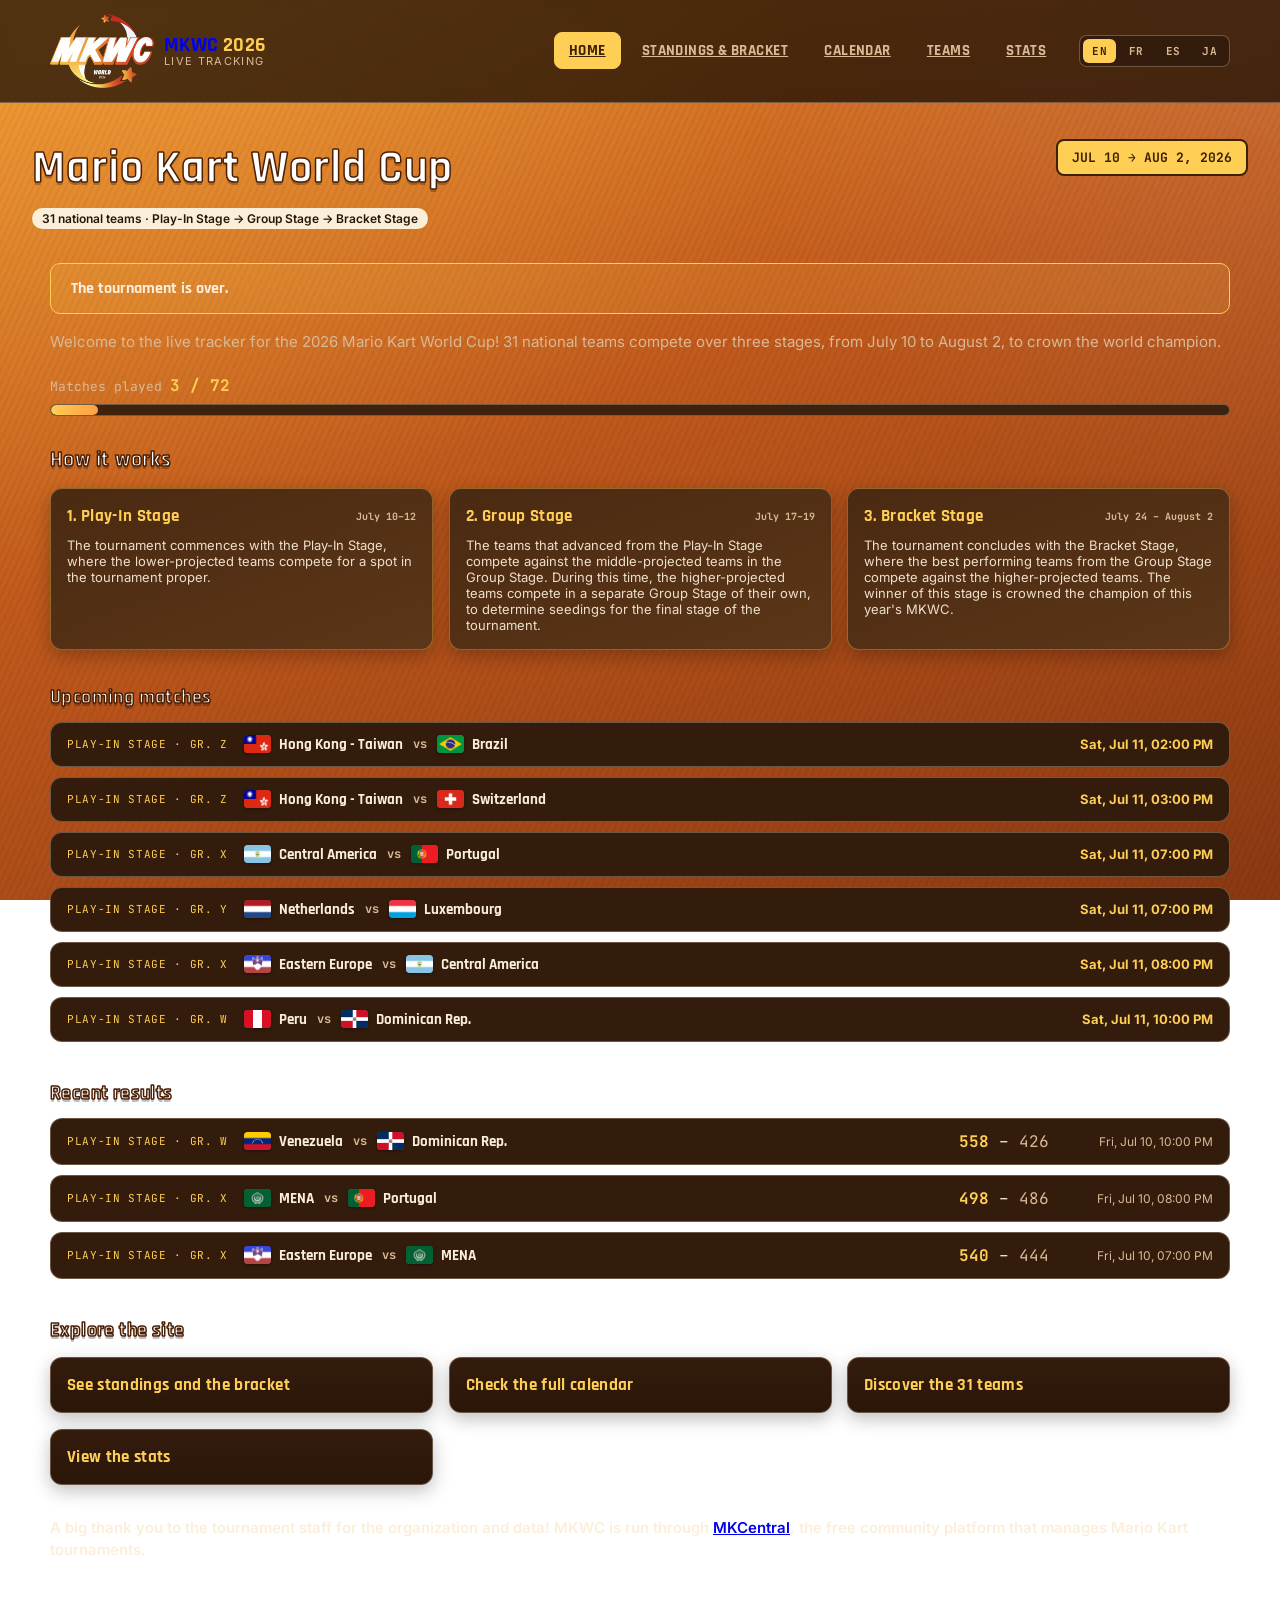
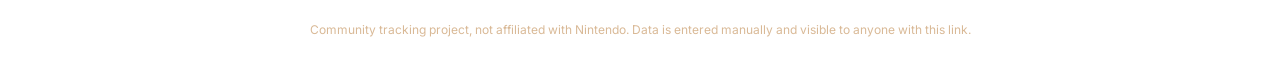
==== commit 33cb3425: "redirecting to new site" ====
--- a/index.html
+++ b/index.html
@@ -1,3673 +1,13 @@
 <!DOCTYPE html>
-<html lang="fr">
+<html lang="en">
 <head>
-<meta charset="UTF-8">
-<meta name="viewport" content="width=device-width, initial-scale=1.0">
-<title>MKWC 2026 — Suivi en direct</title>
-<link rel="preconnect" href="https://fonts.googleapis.com">
-<link rel="preconnect" href="https://fonts.gstatic.com" crossorigin>
-<link rel="stylesheet" href="https://fonts.googleapis.com/css2?family=Rajdhani:wght@600;700&family=Inter:wght@400;500;600&family=JetBrains+Mono:wght@500;700&display=swap" media="print" onload="this.media='all'">
-<noscript><link rel="stylesheet" href="https://fonts.googleapis.com/css2?family=Rajdhani:wght@600;700&family=Inter:wght@400;500;600&family=JetBrains+Mono:wght@500;700&display=swap"></noscript>
-<style>
-  :root{
-    --orange-1:#F0942F;
-    --orange-2:#C1591C;
-    --orange-3:#8A3812;
-    --panel:#2A1608;
-    --panel-2:#341C0C;
-    --panel-3:#3E220E;
-    --line:rgba(255,235,210,0.14);
-    --line-strong:rgba(255,235,210,0.28);
-    --cream:#FBEFDA;
-    --dim:#D9B996;
-    --gold:#FFCE54;
-    --green:#3ECF6B;
-    --red:#E5484D;
-    --blue:#59C7E8;
-    --radius:12px;
-  }
-  *{box-sizing:border-box;}
-  html,body{margin:0;padding:0;}
-  body{
-    color:var(--cream);
-    font-family:'Inter',sans-serif;
-    min-height:100vh;
-    display:flex;
-    flex-direction:column;
-    background:
-      radial-gradient(circle at 12% -10%, rgba(255,206,84,0.25), transparent 45%),
-      radial-gradient(circle at 100% 0%, rgba(255,255,255,0.10), transparent 35%),
-      repeating-linear-gradient(115deg, rgba(0,0,0,0.05) 0 2px, transparent 2px 6px),
-      linear-gradient(160deg, var(--orange-1) 0%, var(--orange-2) 45%, var(--orange-3) 100%);
-    background-attachment:fixed;
-  }
-  h1,h2,h3,.display{
-    font-family:'Rajdhani',sans-serif;
-    font-weight:700;
-    letter-spacing:0.02em;
-    margin:0;
-  }
-  .mono{font-family:'JetBrains Mono',monospace;}
-  .outline{
-    color:#fff;
-    -webkit-text-stroke:1.5px #4a1f04;
-    text-stroke:1.5px #4a1f04;
-    text-shadow:0 3px 0 rgba(0,0,0,0.25);
-  }
-
-  /* ---------- header ---------- */
-  header{
-    position:sticky; top:0; z-index:30;
-    background:rgba(20,10,3,0.72);
-    backdrop-filter:blur(10px);
-    -webkit-backdrop-filter:blur(10px);
-    border-bottom:1px solid var(--line-strong);
-  }
-  .header-inner{
-    max-width:1220px; margin:0 auto; padding:14px 20px;
-    display:flex; align-items:center; gap:18px; flex-wrap:nowrap;
-    overflow-x:auto; scrollbar-width:none;
-  }
-  .header-inner::-webkit-scrollbar{display:none;}
-  .brand{display:flex; align-items:center; gap:10px; flex-shrink:0;}
-  .brand-mark{
-    width:104px;height:auto;flex-shrink:0;
-  }
-  .brand-text{line-height:1.05;}
-  .brand-text .t1{font-size:20px;}
-  .brand-text .t1 span{color:var(--gold);}
-  .brand-text .t2{font-size:11px;color:var(--dim);text-transform:uppercase;letter-spacing:0.12em;}
-  nav{display:flex;gap:6px;margin-left:auto;flex-wrap:nowrap;flex-shrink:0;}
-  .navbtn{
-    background:transparent;border:1px solid transparent;color:var(--dim);
-    padding:8px 14px;border-radius:8px;font-family:'Rajdhani',sans-serif;font-weight:700;
-    font-size:15px;letter-spacing:0.03em;cursor:pointer;text-transform:uppercase;white-space:nowrap;flex-shrink:0;
-  }
-  .navbtn:hover{color:#fff;}
-  .navbtn.active{background:var(--gold);color:#3a2100;border-color:var(--gold);}
-  .adminbtn{
-    background:transparent;border:1px solid transparent;color:var(--dim);
-    padding:6px 9px;border-radius:8px;font-size:13px;cursor:pointer;font-family:'JetBrains Mono',monospace;
-    white-space:nowrap;flex-shrink:0;opacity:0.35;transition:opacity .15s, background .15s, border-color .15s;
-  }
-  .adminbtn:hover{opacity:1;background:var(--panel-2);border-color:var(--line-strong);}
-  .adminbtn.on{color:#fff;background:var(--red);border-color:var(--red);opacity:1;}
-
-  .lang-switch{display:flex;gap:4px;background:var(--panel-2);border:1px solid var(--line-strong);border-radius:8px;padding:3px;flex-shrink:0;}
-  .lang-switch button{
-    background:transparent;border:none;color:var(--dim);padding:5px 9px;border-radius:6px;
-    font-family:'JetBrains Mono',monospace;font-size:11px;font-weight:700;cursor:pointer;letter-spacing:0.03em;
-  }
-  .lang-switch button:hover{color:var(--cream);}
-  .lang-switch button.active{background:var(--gold);color:#3a2100;}
-
-  /* ---------- hero ---------- */
-  .hero{
-    width:100%;padding:36px 32px 14px;
-    display:flex;align-items:flex-start;justify-content:space-between;gap:16px;flex-wrap:nowrap;
-    box-sizing:border-box;
-  }
-  .hero-titles{min-width:0;flex:1 1 auto;}
-  .hero h1{font-size:clamp(20px,4vw,46px);overflow-wrap:break-word;}
-  .hero .sub{color:var(--panel);background:var(--cream);display:inline-block;padding:3px 10px;border-radius:20px;font-size:12px;font-weight:600;margin-top:10px;}
-  .hero .dates{
-    flex:0 0 auto;white-space:nowrap;
-    font-family:'JetBrains Mono',monospace;font-size:13px;color:#3a2100;
-    border:2px solid #3a2100;padding:8px 14px;border-radius:8px;background:var(--gold);
-    font-weight:700;
-  }
-
-  main{max-width:1220px;margin:0 auto;padding:20px;width:100%;flex:1;box-sizing:border-box;}
-
-  /* pot legend strip — signature element (echoes the seed-pot color blocks) */
-
-  section{display:none;}
-  section.active{display:block;}
-
-  .stage-block{margin-bottom:38px;}
-  .stage-head{display:flex;align-items:baseline;gap:12px;margin-bottom:4px;flex-wrap:wrap;}
-  .stage-head h2{font-size:24px;}
-  .stage-head .stage-date{font-size:12px;color:#3a2100;background:var(--gold);padding:3px 10px;border-radius:20px;font-family:'JetBrains Mono',monospace;font-weight:700;}
-  .stage-note{font-size:13px;color:var(--dim);margin-bottom:16px;}
-  .stage-subhead{font-size:15px;font-weight:700;color:var(--gold);font-family:'Rajdhani',sans-serif;margin:6px 0 4px;text-transform:uppercase;letter-spacing:0.04em;}
-  .tier-badge{
-    font-family:'JetBrains Mono',monospace;font-size:11px;
-    text-transform:uppercase;letter-spacing:0.06em;color:var(--gold);
-    margin-bottom:4px;
-  }
-
-  .groups-grid{display:grid;grid-template-columns:repeat(auto-fit,minmax(300px,1fr));gap:16px;}
-  .group-card{
-    background:linear-gradient(180deg, var(--panel-2), var(--panel));
-    border:1px solid var(--line-strong);border-radius:var(--radius);
-    padding:16px;box-shadow:0 6px 18px rgba(0,0,0,0.25);
-    contain:content;
-  }
-  .group-card h3{font-size:17px;color:var(--gold);margin-bottom:10px;display:flex;justify-content:space-between;align-items:center;}
-  .group-card h3 .qual-tag{font-size:10px;color:var(--dim);font-family:'JetBrains Mono',monospace;text-transform:none;letter-spacing:0;}
-
-  .phase-banner{
-    padding:14px 20px;border-radius:10px;font-family:'Rajdhani',sans-serif;font-weight:700;font-size:16px;
-    background:var(--panel-2);border:1px solid var(--line-strong);color:var(--cream);
-  }
-  .phase-banner.phase-playin, .phase-banner.phase-group, .phase-banner.phase-bracket{
-    background:rgba(229,72,77,0.12);border-color:var(--red);color:var(--cream);
-  }
-  .phase-banner.phase-after{background:rgba(255,206,84,0.12);border-color:var(--gold);}
-  .phase-countdown{
-    font-family:'JetBrains Mono',monospace;font-size:26px;color:var(--gold);font-weight:700;
-    margin-top:8px;letter-spacing:0.03em;
-  }
-  .live-now-block{margin-top:18px;}
-  .live-now-title{
-    font-size:13px;color:var(--red);text-transform:uppercase;letter-spacing:0.08em;
-    font-family:'JetBrains Mono',monospace;margin-bottom:8px;display:flex;align-items:center;gap:7px;
-  }
-  .live-now-title::before{
-    content:'';width:8px;height:8px;border-radius:50%;background:var(--red);
-    box-shadow:0 0 0 0 rgba(229,72,77,0.6); animation:live-pulse 1.6s infinite;
-  }
-  @keyframes live-pulse{
-    0%{box-shadow:0 0 0 0 rgba(229,72,77,0.6);}
-    70%{box-shadow:0 0 0 7px rgba(229,72,77,0);}
-    100%{box-shadow:0 0 0 0 rgba(229,72,77,0);}
-  }
-
-  .format-card{
-    background:linear-gradient(160deg, #4a2a12, #5c3618);
-    border:1px solid rgba(255,206,84,0.35);
-  }
-  .format-card .stage-note{color:var(--cream);opacity:0.92;}
-  .explore-card{cursor:pointer;transition:border-color .15s, transform .15s;}
-  .explore-card:hover{border-color:var(--gold);transform:translateY(-2px);}
-  .helptext a{color:var(--gold);text-decoration:underline;text-underline-offset:2px;}
-  .helptext a:hover{color:var(--cream);}
-  .explore-card h3{margin-bottom:0;justify-content:flex-start;gap:8px;}
-
-  table.standings{width:100%;border-collapse:collapse;font-size:13px;}
-  table.standings th{
-    text-align:left;color:var(--dim);font-weight:600;font-size:11px;
-    text-transform:uppercase;letter-spacing:0.05em;padding:4px 6px;border-bottom:1px solid var(--line);
-  }
-  table.standings th.num{text-align:center;letter-spacing:normal;}
-  table.standings td{padding:6px 6px;border-bottom:1px solid rgba(255,255,255,0.04);}
-  table.standings tr.qualified td:first-child{box-shadow:inset 3px 0 0 var(--green);}
-  .pos{font-family:'JetBrains Mono',monospace;color:var(--dim);font-size:11px;width:26px;}
-  .pos.p1{color:var(--dim);}
-  .teamcell{display:flex;align-items:center;gap:8px;}
-  .teamcell:hover .teamname{text-decoration:underline;}
-  .flag{width:27px;height:18px;border-radius:4px;flex-shrink:0;overflow:hidden;box-shadow:0 0 0 1px rgba(255,255,255,0.35) inset, 0 1px 3px rgba(0,0,0,0.4);}
-  .flag svg{display:block;width:100%;height:100%;}
-  .flag.lg{width:44px;height:29px;border-radius:5px;}
-  .flag.sm{width:20px;height:13px;border-radius:3px;}
-  .tbd{
-    width:27px;height:18px;border-radius:4px;flex-shrink:0;border:1px dashed var(--dim);
-  }
-  .num{font-family:'JetBrains Mono',monospace;text-align:center;}
-  .teamname{white-space:nowrap;}
-  .tbdname{color:var(--dim);font-style:italic;font-size:12px;}
-
-  /* bracket */
-  .bracket-wrap{overflow-x:auto;padding-bottom:10px;}
-  .bracket{display:flex;gap:26px;min-width:780px;align-items:stretch;}
-  .round{display:flex;flex-direction:column;justify-content:space-around;gap:14px;min-width:195px;position:relative;padding-top:54px;box-sizing:border-box;}
-  .round-title{position:absolute;top:0;left:0;right:0;font-size:12px;text-transform:uppercase;letter-spacing:0.08em;color:var(--cream);text-align:center;margin-bottom:6px;font-family:'JetBrains Mono',monospace;font-weight:700;}
-  .round-title span{opacity:.65;font-weight:500;}
-  .match{
-    background:var(--panel-2);border:1px solid var(--line-strong);border-radius:8px;overflow:hidden;
-  }
-  .mrow{display:flex;align-items:center;justify-content:space-between;padding:7px 9px;font-size:13px;gap:6px;}
-  .mrow:first-child{border-bottom:1px solid var(--line);}
-  .mrow.winner{background:rgba(62,207,107,0.14);}
-  .mrow .score{font-family:'JetBrains Mono',monospace;color:var(--dim);font-weight:700;}
-  .mrow.winner .score{color:var(--green);}
-  .mrow > span:first-child{display:flex;align-items:center;gap:6px;overflow:hidden;text-overflow:ellipsis;white-space:nowrap;}
-  .team-link{cursor:pointer;display:inline-flex;align-items:center;gap:8px;}
-  .team-plain{display:inline-flex;align-items:center;gap:8px;}
-  .stage-link{cursor:pointer;}
-  .stage-link:hover{color:var(--cream);text-decoration:underline;}
-  .team-link:hover .teamname{text-decoration:underline;color:var(--gold);}
-
-  /* calendar */
-  .cal-list{display:flex;flex-direction:column;gap:10px;}
-  .cal-item{
-    background:var(--panel-2);border:1px solid var(--line-strong);border-radius:var(--radius);
-    padding:12px 16px;display:flex;align-items:center;gap:16px;flex-wrap:wrap;
-  }
-  .match-card{cursor:pointer;transition:border-color .15s, box-shadow .15s;}
-  .match-card:hover{border-color:var(--gold);box-shadow:0 0 0 1px var(--gold);}
-  .cal-stage{font-size:11px;color:var(--gold);text-transform:uppercase;letter-spacing:0.06em;font-family:'JetBrains Mono',monospace;min-width:160px;white-space:nowrap;}
-  .cal-teams{display:flex;align-items:center;gap:10px;font-family:'Rajdhani',sans-serif;font-weight:700;font-size:15px;flex:1;}
-  .cal-score{font-family:'JetBrains Mono',monospace;color:var(--dim);width:88px;flex-shrink:0;text-align:center;white-space:nowrap;}
-  .score-win{color:var(--gold);font-weight:700;}
-  .best-race-banner{margin-bottom:16px;font-size:14px;color:var(--cream);}
-  .twitch-live-banner{
-    display:flex;align-items:center;gap:8px;margin-bottom:18px;padding:12px 16px;
-    background:rgba(145,70,255,0.14);border:1px solid #9146FF;border-radius:10px;
-    color:var(--cream);font-weight:700;text-decoration:none;font-size:14px;
-    transition:background .15s;
-  }
-  .twitch-live-banner:hover{background:rgba(145,70,255,0.24);}
-  .sub-tag{color:var(--dim);font-size:11px;font-weight:400;}
-  .score-lose{color:var(--dim);}
-  .cal-score.done{color:var(--cream);}
-  .cal-date{font-size:12px;color:var(--dim);min-width:150px;flex-shrink:0;text-align:right;white-space:nowrap;}
-  .cal-date.emphasize{color:var(--gold);font-weight:700;font-size:13px;}
-
-  /* teams grid */
-  .flag-grid{display:grid;grid-template-columns:repeat(auto-fill,minmax(120px,1fr));gap:14px;}
-  .flag-grid-item{
-    position:relative;border-radius:10px;overflow:hidden;cursor:pointer;aspect-ratio:3/2;
-    box-shadow:0 6px 16px rgba(0,0,0,0.3);border:1px solid var(--line-strong);
-  }
-  .flag-grid-item .fgi-flag{width:100%;height:100%;transition:filter .18s;}
-  .flag-grid-item .fgi-flag svg, .flag-grid-item .fgi-flag img{width:100%;height:100%;display:block;}
-  .flag-grid-item:hover .fgi-flag{filter:brightness(0.4);}
-  .fgi-overlay{
-    position:absolute;inset:0;display:flex;align-items:center;justify-content:center;
-    text-align:center;padding:8px;opacity:0;transition:opacity .18s;background:rgba(0,0,0,0.15);
-  }
-  .flag-grid-item:hover .fgi-overlay{opacity:1;}
-  .fgi-overlay span{font-family:'Rajdhani',sans-serif;font-weight:700;font-size:14px;color:#fff;text-shadow:0 2px 6px rgba(0,0,0,0.8);}
-
-  .team-detail-page{
-    background:linear-gradient(180deg, var(--panel-2), var(--panel));
-    border:1px solid var(--line-strong);border-radius:var(--radius);padding:22px;margin-top:14px;
-    box-shadow:0 6px 18px rgba(0,0,0,0.25);
-  }
-  .tdp-header{display:flex;align-items:center;gap:16px;margin-bottom:16px;}
-  .match-detail-row{display:flex;align-items:center;justify-content:center;gap:28px;flex-wrap:wrap;padding:20px 0;}
-  .match-detail-team{display:flex;flex-direction:column;align-items:center;gap:10px;min-width:160px;text-align:center;}
-  .match-detail-team .team-link{flex-direction:column;gap:10px;}
-  .match-detail-team .teamname{font-family:'Rajdhani',sans-serif;font-weight:700;font-size:19px;}
-  .match-detail-team.winner .teamname{color:var(--green);}
-  .match-detail-players-row{display:grid;grid-template-columns:1fr 1fr;gap:24px;margin-top:24px;}
-  .race-chart-wrap{margin-top:28px;}
-  .race-chart-title{font-size:15px;color:var(--gold);margin-bottom:10px;}
-  .race-chart-legend{display:flex;gap:18px;margin-top:8px;font-size:12px;color:var(--dim);font-family:'JetBrains Mono',monospace;}
-  .race-chart-legend .dot{display:inline-block;width:9px;height:9px;border-radius:50%;margin-right:5px;}
-  .mdp-col{display:flex;flex-direction:column;gap:3px;}
-  .match-detail-score{font-family:'JetBrains Mono',monospace;font-size:32px;font-weight:700;color:var(--cream);white-space:nowrap;text-align:center;}
-  .match-detail-score .md-vs{text-transform:uppercase;color:var(--dim);}
-  .match-detail-score .md-upcoming-date{font-size:16px;color:var(--gold);font-weight:700;font-family:'Inter',sans-serif;margin-top:6px;text-transform:none;}
-  .tdp-header h2{font-size:26px;}
-  .stat-strip{display:flex;gap:14px;flex-wrap:wrap;margin:12px 0;font-family:'JetBrains Mono',monospace;font-size:12px;}
-  .stat-strip .s{background:var(--panel-3);padding:6px 10px;border-radius:6px;border:1px solid var(--line);}
-  .stat-strip .s b{color:var(--gold);font-size:14px;}
-  .match-progress-label{font-family:'JetBrains Mono',monospace;font-size:13px;color:var(--dim);margin-bottom:8px;}
-  .match-progress-label b{color:var(--gold);font-size:16px;}
-  .match-progress-bar{width:100%;height:12px;background:var(--panel-3);border-radius:7px;overflow:hidden;border:1px solid var(--line-strong);}
-  .match-progress-fill{height:100%;background:linear-gradient(90deg,#FFCE54,#FF9F43);border-radius:7px;transition:width .5s ease;}
-  .roster-list{display:flex;flex-direction:column;gap:4px;margin-top:8px;}
-  .roster-row{display:flex;align-items:center;gap:8px;font-size:13px;padding:4px 0;border-bottom:1px solid rgba(255,255,255,0.04);}
-  .role-badge{font-size:9px;font-family:'JetBrains Mono',monospace;padding:1px 6px;border-radius:10px;text-transform:uppercase;letter-spacing:0.04em;}
-  .role-badge.C{background:var(--gold);color:#3a2100;}
-  .role-badge.R{background:var(--blue);color:#052b33;}
-  .nat-badge{font-size:10px;color:var(--dim);font-family:'JetBrains Mono',monospace;position:relative;display:inline-block;cursor:default;}
-  .nat-badge::after{
-    content:attr(data-tooltip);
-    position:absolute; bottom:calc(100% + 6px); left:0; transform:none;
-    background:#1a1005; color:var(--cream); border:1px solid var(--line-strong);
-    padding:4px 8px; border-radius:6px; font-size:11px; font-family:'Inter',sans-serif;
-    white-space:nowrap; opacity:0; pointer-events:none; transition:opacity .1s;
-    box-shadow:0 4px 10px rgba(0,0,0,0.35); z-index:20;
-  }
-  .nat-badge:hover::after{opacity:1;}
-
-  /* players view */
-  .player-search{
-    width:100%;padding:12px 14px;background:var(--panel-2);border:1px solid var(--line-strong);
-    color:var(--cream);border-radius:10px;font-size:14px;margin-bottom:18px;
-  }
-  .stats-table-wrap{
-    background:var(--panel-2);border:1px solid var(--line-strong);border-radius:var(--radius);
-    box-shadow:0 6px 18px rgba(0,0,0,0.25);
-    overflow-x:auto;
-  }
-  .stats-table{width:100%;border-collapse:collapse;font-size:13px;}
-  .stats-table thead th{
-    text-align:left;color:var(--dim);font-weight:600;font-size:11px;
-    text-transform:uppercase;letter-spacing:0.05em;padding:10px 12px;
-    border-bottom:1px solid var(--line-strong);background:var(--panel-3);
-  }
-  .stats-table thead th.num{text-align:center;letter-spacing:normal;}
-  .stats-table thead tr:first-child th:first-child{border-top-left-radius:var(--radius);}
-  .stats-table thead tr:first-child th:last-child{border-top-right-radius:var(--radius);}
-  .stats-table tbody tr:last-child td:first-child{border-bottom-left-radius:var(--radius);}
-  .stats-table tbody tr:last-child td:last-child{border-bottom-right-radius:var(--radius);}
-  .stats-table tbody tr:nth-child(even){background:rgba(255,255,255,0.02);}
-  .stats-table tbody tr:hover{background:rgba(255,206,84,0.06);}
-  .stats-table td{padding:9px 12px;border-bottom:1px solid rgba(255,255,255,0.04);}
-  .stats-table td.num{text-align:center;font-family:'JetBrains Mono',monospace;color:var(--cream);}
-  .stats-table td.num.highlight{color:var(--gold);font-weight:700;}
-  .stats-table .lp{font-family:'JetBrains Mono',monospace;color:var(--dim);width:24px;text-align:center;}
-  .stats-table .lp.top1{color:var(--gold);font-weight:700;}
-  .stats-table .lname{font-weight:600;}
-  .stats-table .lteam{font-size:12.5px;color:var(--dim);}
-  .player-row-link{cursor:pointer;}
-  .player-row-link:hover{background:rgba(255,206,84,0.06);}
-  .stats-table .teamcell{display:flex;align-items:center;gap:8px;}
-
-  /* admin */
-  .admin-gate{
-    max-width:380px;margin:60px auto;background:var(--panel-2);border:1px solid var(--line-strong);
-    border-radius:var(--radius);padding:26px;text-align:center;
-  }
-  .admin-gate input{
-    width:100%;padding:10px;margin:14px 0;background:var(--panel-3);border:1px solid var(--line);
-    color:var(--cream);border-radius:8px;font-family:'JetBrains Mono',monospace;text-align:center;
-  }
-  .admin-gate p{color:var(--dim);font-size:13px;}
-  button.primary{
-    background:var(--gold);color:#3a2100;border:none;padding:10px 18px;border-radius:8px;
-    font-family:'Rajdhani',sans-serif;font-weight:700;font-size:14px;letter-spacing:0.03em;
-    cursor:pointer;text-transform:uppercase;
-  }
-  button.primary:hover{filter:brightness(1.08);}
-  button.ghost{
-    background:transparent;border:1px solid var(--line-strong);color:var(--dim);
-    padding:8px 12px;border-radius:8px;font-size:12px;cursor:pointer;font-family:'JetBrains Mono',monospace;
-  }
-  button.back-btn{
-    background:var(--gold);color:#3a2100;border:none;
-    padding:10px 18px;border-radius:8px;font-size:14px;font-weight:700;cursor:pointer;
-    font-family:'Rajdhani',sans-serif;letter-spacing:0.02em;text-transform:uppercase;
-    margin-bottom:18px;box-shadow:0 3px 10px rgba(0,0,0,0.3);
-  }
-  button.back-btn:hover{filter:brightness(1.08);}
-  .admin-panel{display:flex;flex-direction:column;gap:26px;}
-  .admin-select-row{display:flex;gap:8px;flex-wrap:wrap;margin-bottom:14px;}
-  .chip{
-    background:var(--panel-2);border:1px solid var(--line-strong);color:var(--dim);
-    padding:7px 14px;border-radius:20px;font-size:13px;cursor:pointer;font-family:'Rajdhani',sans-serif;font-weight:700;
-  }
-  .chip.active{background:var(--gold);color:#3a2100;border-color:var(--gold);}
-  .admin-match-row{
-    display:flex;align-items:center;gap:10px;padding:10px;background:var(--panel-2);
-    border:1px solid var(--line-strong);border-radius:8px;margin-bottom:8px;flex-wrap:wrap;
-  }
-  .admin-match-row .team-select{flex:1;min-width:150px;}
-  .admin-match-full{
-    padding:12px;background:var(--panel-2);border:1px solid var(--line-strong);
-    border-radius:8px;margin-bottom:12px;
-  }
-  .amr-header{display:flex;align-items:center;gap:10px;margin-bottom:10px;flex-wrap:wrap;}
-  .amr-header .team-select{flex:1;min-width:120px;}
-  .amr-total{
-    font-family:'JetBrains Mono',monospace;font-weight:700;color:var(--gold);
-    background:var(--panel-3);padding:6px 12px;border-radius:6px;min-width:44px;text-align:center;
-  }
-  .amr-players{display:grid;grid-template-columns:1fr 1fr;gap:16px;}
-  .amr-side{display:flex;flex-direction:column;gap:5px;}
-  .amr-player-row{display:flex;gap:6px;}
-  .amr-player-row select{flex:1;min-width:0;}
-  .amr-player-row .score-input{width:64px;flex-shrink:0;}
-  .amr-race-wrap{overflow-x:auto;margin-top:10px;}
-  .amr-race-table{border-collapse:collapse;font-size:12px;white-space:nowrap;}
-  .amr-race-table th,.amr-race-table td{padding:3px 4px;text-align:center;}
-  .amr-race-table thead th{color:var(--dim);font-weight:600;font-size:10px;text-transform:uppercase;}
-  .amr-race-name{text-align:left !important;min-width:150px;}
-  .amr-race-table input.race-input{width:38px;padding:4px 2px;text-align:center;font-size:12px;}
-  .amr-race-table select{max-width:150px;font-size:12px;padding:4px 6px;}
-  .amr-race-total{color:var(--gold);font-weight:700;min-width:34px;}
-  .amr-track-table{margin-bottom:2px;}
-  .amr-track-select{width:110px;font-size:11px;padding:4px 3px;}
-  select, .score-input{
-    background:var(--panel-3);border:1px solid var(--line-strong);color:var(--cream);
-    padding:7px 9px;border-radius:6px;font-family:'Inter',sans-serif;font-size:13px;
-  }
-  .score-input{width:56px;text-align:center;font-family:'JetBrains Mono',monospace;}
-  .vs{color:var(--dim);font-size:12px;font-family:'JetBrains Mono',monospace;}
-  .save-note{font-size:12px;color:var(--green);margin-left:8px;opacity:0;transition:opacity 0.3s;}
-  .save-note.show{opacity:1;}
-  .helptext{font-size:12px;color:var(--dim);margin-bottom:10px;}
-  .thanks-text{font-size:15px;font-weight:600;color:var(--cream);margin-top:32px;line-height:1.5;}
-  footer{text-align:center;color:var(--dim);font-size:12px;padding:40px 20px;}
-
-  /* flag editor */
-  .editor-layout{display:grid;grid-template-columns:1fr 1fr;gap:24px;align-items:start;}
-  @media (max-width:820px){ .editor-layout{grid-template-columns:1fr;} }
-
-  /* ---------- mobile adjustments ---------- */
-  @media (max-width:680px){
-    .header-inner{padding:10px 14px;gap:10px;}
-    .brand-mark{width:64px;}
-    .brand-text .t1{font-size:15px;}
-    .brand-text .t2{font-size:9px;}
-    .navbtn{padding:7px 10px;font-size:13px;}
-    .lang-switch button{padding:4px 7px;font-size:12px;}
-    .adminbtn{padding:5px 7px;font-size:12px;}
-
-    .hero{padding:20px 16px 12px;flex-wrap:wrap;gap:10px;}
-    .hero .dates{font-size:11px;padding:6px 10px;}
-
-    main{padding:14px;}
-
-    .groups-grid{grid-template-columns:1fr;}
-    .flag-grid{grid-template-columns:repeat(auto-fill,minmax(96px,1fr));gap:10px;}
-
-    .cal-item{padding:10px 12px;gap:8px 12px;}
-    .cal-stage{min-width:0;font-size:10px;}
-    .cal-teams{font-size:14px;flex-basis:100%;order:1;}
-    .cal-stage{order:0;}
-    .cal-score{order:2;width:auto;}
-    .cal-date{order:3;min-width:0;text-align:left;}
-
-    .match-detail-row{flex-direction:column;gap:10px;padding:10px 0;}
-    .match-detail-team{min-width:0;width:100%;}
-    .match-detail-score{font-size:26px;}
-    .match-detail-players-row{grid-template-columns:1fr;gap:16px;}
-
-    .amr-players{grid-template-columns:1fr;}
-    .amr-header{font-size:14px;}
-    .admin-match-full{padding:10px;}
-
-    .admin-select-row{gap:6px;}
-    .admin-select-row .chip{padding:6px 9px;font-size:12px;}
-
-    .stats-table{font-size:12px;}
-    .stats-table td,.stats-table thead th{padding:7px 8px;}
-  }
-  .editor-preview-box{
-    background:var(--panel-2);border:1px solid var(--line-strong);border-radius:var(--radius);
-    padding:18px;display:flex;flex-direction:column;align-items:center;gap:12px;position:sticky;top:80px;
-  }
-  .editor-canvas{width:100%;max-width:420px;aspect-ratio:3/2;border-radius:8px;overflow:hidden;box-shadow:0 0 0 2px var(--line-strong), 0 10px 24px rgba(0,0,0,0.35);position:relative;}
-  .editor-canvas svg{width:100%;height:100%;display:block;}
-  .editor-grid-overlay{position:absolute;inset:0;pointer-events:none;opacity:0.35;}
-  .editor-error{color:var(--red);font-size:12px;font-family:'JetBrains Mono',monospace;min-height:16px;}
-  .editor-toolbar{display:flex;flex-wrap:wrap;gap:6px;}
-  .editor-toolbar button{
-    background:var(--panel-3);border:1px solid var(--line-strong);color:var(--cream);
-    padding:6px 10px;border-radius:6px;font-size:12px;cursor:pointer;font-family:'JetBrains Mono',monospace;
-  }
-  .editor-toolbar button:hover{border-color:var(--gold);color:var(--gold);}
-  .editor-textarea{
-    width:100%;min-height:320px;background:var(--panel-3);border:1px solid var(--line-strong);
-    color:var(--cream);border-radius:8px;padding:12px;font-family:'JetBrains Mono',monospace;font-size:12.5px;
-    line-height:1.6;resize:vertical;tab-size:2;
-  }
-  .editor-actions{display:flex;gap:8px;flex-wrap:wrap;margin-top:10px;}
-  .editor-select-row{display:flex;gap:10px;align-items:center;margin-bottom:16px;flex-wrap:wrap;}
-  .editor-select-row select{min-width:220px;padding:8px 10px;}
-  .editor-badge{font-size:11px;padding:3px 9px;border-radius:20px;font-family:'JetBrains Mono',monospace;}
-  .editor-badge.custom{background:var(--green);color:#062;}
-  .editor-badge.default{background:var(--panel-3);color:var(--dim);border:1px solid var(--line);}
-  .editor-hint{font-size:12px;color:var(--dim);line-height:1.6;}
-  .editor-hint code{background:var(--panel-3);padding:1px 5px;border-radius:4px;}
-</style>
+    <meta charset="UTF-8">
+    <!-- Redirects after 0 seconds to the new URL -->
+    <meta http-equiv="refresh" content="0; url=static/index.html">
+    <title>Redirecting...</title>
 </head>
 <body>
-<div id="loadScreen" style="position:fixed;inset:0;z-index:999999;background:
-  radial-gradient(circle at 12% -10%, rgba(255,206,84,0.25), transparent 45%),
-  radial-gradient(circle at 100% 0%, rgba(255,255,255,0.10), transparent 35%),
-  repeating-linear-gradient(115deg, rgba(0,0,0,0.05) 0 2px, transparent 2px 6px),
-  linear-gradient(160deg, #F0942F 0%, #C1591C 45%, #8A3812 100%);
-"></div>
-<script>setTimeout(()=>{ const ls = document.getElementById('loadScreen'); if(ls) ls.remove(); }, 6000);</script>
-<svg style="position:absolute;width:0;height:0;overflow:hidden;" aria-hidden="true"><defs id="flagSymbolDefs"></defs></svg>
-
-<header>
-  <div class="header-inner">
-    <div class="brand" id="brandLogo" style="cursor:pointer;">
-      <img class="brand-mark" src="[data-uri]" alt="MKWC">
-      <div class="brand-text">
-        <div class="t1 display">MKWC <span>2026</span></div>
-        <div class="t2" data-i18n="liveTracking">Suivi en direct</div>
-      </div>
-    </div>
-    <nav>
-      <button class="navbtn active" data-view="home" data-i18n="navHome">Accueil</button>
-      <button class="navbtn" data-view="standings" data-i18n="navStandings">Classements &amp; Bracket</button>
-      <button class="navbtn" data-view="calendar" data-i18n="navCalendar">Calendrier</button>
-      <button class="navbtn" data-view="teams" data-i18n="navTeams">Équipes</button>
-      <button class="navbtn" data-view="players" data-i18n="navPlayers">Joueurs</button>
-    </nav>
-    <div class="lang-switch" id="langSwitch"></div>
-  </div>
-</header>
-
-<div class="hero">
-  <div class="hero-titles">
-    <h1 class="outline" id="heroTitle">Coupe du Monde Mario Kart World</h1>
-    <div class="sub" id="heroSub">31 équipes nationales · Qualification → Phase de groupes → Bracket final</div>
-  </div>
-  <div class="dates" data-i18n="heroDates">10 JUIL → 2 AOÛT 2026</div>
-</div>
-
-<main>
-
-<section id="view-home" class="active"></section>
-<section id="view-standings"></section>
-<section id="view-calendar"></section>
-<section id="view-teams"></section>
-<section id="view-match"></section>
-<section id="view-player"></section>
-<section id="view-players"></section>
-<section id="view-flageditor"></section>
-<section id="view-admin"></section>
-
-</main>
-
-<footer data-i18n="footer">Projet de suivi communautaire, non affilié à Nintendo. Les données sont saisies manuellement et visibles par toute personne ayant ce lien.</footer>
-
-<script>
-/* =========================================================
-   DATA — TEAMS
-========================================================= */
-const TEAMS = {
-  FR:{name:'France',flag:{k:'v3',c:['#0055A4','#FFFFFF','#EF4135']}},
-  JPN:{name:'Japon',flag:{k:'dot',bg:'#FFFFFF',fg:'#BC002D'}},
-  ESP:{name:'Espagne',flag:{k:'h3',c:['#AA151B','#F1BF00','#AA151B']}},
-  USA:{name:'États-Unis',flag:{k:'usa',stripe:'#B22234',canton:'#3C3B6E'}},
-  CAN:{name:'Canada',flag:{k:'canada',c:['#FF0000','#FFFFFF','#FF0000']}},
-  ENG:{name:'Angleterre',flag:{k:'cross',bg:'#FFFFFF',fg:'#CE1124',inset:0}},
-  ITA:{name:'Italie',flag:{k:'v3',c:['#008C45','#FFFFFF','#CD212A']}},
-  GER:{name:'Allemagne',flag:{k:'h3',c:['#000000','#DD0000','#FFCE00']}},
-  KOR:{name:'Corée du Sud',flag:{k:'korea'}},
-  MEX:{name:'Mexique',flag:{k:'mexico',c:['#006847','#FFFFFF','#CE1126']}},
-  BE:{name:'Belgique',flag:{k:'v3',c:['#000000','#FDDA24','#EF3340']}},
-  AUS:{name:'Australie',flag:{k:'australia',bg:'#00247D'}},
-  IRE:{name:'Irlande',flag:{k:'v3',c:['#169B62','#FFFFFF','#FF883E']}},
-  CB:{name:'Calédonbria',flag:{k:'caledonbria'}},
-  EEU:{name:'Europe de l’Est',flag:{k:'chevron',bg:'#D6402A',fg:'#F0BE4E',line:'#A94900'}},
-  CL:{name:'Chili',flag:{k:'chile',white:'#FFFFFF',red:'#DA2A1C',blue:'#0032A0'}},
-  VE:{name:'Venezuela',flag:{k:'venezuela',c:['#FCD116','#003893','#CF142B']}},
-  PE:{name:'Pérou',flag:{k:'v3',c:['#D91023','#FFFFFF','#D91023']}},
-  EC:{name:'Grande Colombie',flag:{k:'ecuador',c:['#FFDD00','#034EA2','#ED1C24']}},
-  RD:{name:'Rép. Dominicaine',flag:{k:'quadcross',c1:'#002D62',c2:'#CE1126',cross:'#FFFFFF'}},
-  ASIA:{name:'Asie',flag:{k:'asia',c:['#DB4040','#1C3C8A']}},
-  MENA:{name:'MOAN',flag:{k:'mena',bg:'#006233'}},
-  CA:{name:'Amérique Centrale',flag:{k:'h3',c:['#16225E','#FFFFFF','#16225E']}},
-  PT:{name:'Portugal',flag:{k:'portugal',c:['#046A38','#DA291C']}},
-  BRA:{name:'Brésil',flag:{k:'diamond',bg:'#009739',dia:'#FEDD00',dot:'#012169'}},
-  CH:{name:'Suisse',flag:{k:'cross',bg:'#D52B1E',fg:'#FFFFFF',inset:1}},
-  HKT:{name:'Hong Kong - Taïwan',flag:{k:'hkt'}},
-  NL:{name:'Pays-Bas',flag:{k:'h3',c:['#AE1C28','#FFFFFF','#21468B']}},
-  PR:{name:'Porto Rico',flag:{k:'puertorico',stripe:'#ED1C24',canton:'#0044FF'}},
-  AUT:{name:'Autriche',flag:{k:'h3',c:['#ED2939','#FFFFFF','#ED2939']}},
-  LUX:{name:'Luxembourg',flag:{k:'h3',c:['#ED2939','#FFFFFF','#00A1DE']}},
-};
-
-/* =========================================================
-   I18N — LANGUAGE
-========================================================= */
-let LANG = 'en';
-const LANGS = [
-  {code:'en', label:'EN'},
-  {code:'fr', label:'FR'},
-  {code:'es', label:'ES'},
-  {code:'ja', label:'JA'},
-];
-const TEAM_NAMES = {
-  en:{FR:'France',JPN:'Japan',ESP:'Spain',USA:'United States',CAN:'Canada',ENG:'England',ITA:'Italy',GER:'Germany',KOR:'South Korea',MEX:'Mexico',BE:'Belgium',AUS:'Australia',IRE:'Ireland',CB:'Caledonbria',EEU:'Eastern Europe',CL:'Chile',VE:'Venezuela',PE:'Peru',EC:'Gran Colombia',RD:'Dominican Rep.',ASIA:'Asia',MENA:'MENA',CA:'Central America',PT:'Portugal',BRA:'Brazil',CH:'Switzerland',HKT:'Hong Kong - Taiwan',NL:'Netherlands',PR:'Puerto Rico',AUT:'Austria',LUX:'Luxembourg'},
-  es:{FR:'Francia',JPN:'Japón',ESP:'España',USA:'Estados Unidos',CAN:'Canadá',ENG:'Inglaterra',ITA:'Italia',GER:'Alemania',KOR:'Corea del Sur',MEX:'México',BE:'Bélgica',AUS:'Australia',IRE:'Irlanda',CB:'Caledonbria',EEU:'Europa del Este',CL:'Chile',VE:'Venezuela',PE:'Perú',EC:'Gran Colombia',RD:'Rep. Dominicana',ASIA:'Asia',MENA:'MENA',CA:'Centroamérica',PT:'Portugal',BRA:'Brasil',CH:'Suiza',HKT:'Hong Kong - Taiwán',NL:'Países Bajos',PR:'Puerto Rico',AUT:'Austria',LUX:'Luxemburgo'},
-  ja:{FR:'フランス',JPN:'日本',ESP:'スペイン',USA:'アメリカ合衆国',CAN:'カナダ',ENG:'イングランド',ITA:'イタリア',GER:'ドイツ',KOR:'韓国',MEX:'メキシコ',BE:'ベルギー',AUS:'オーストラリア',IRE:'アイルランド',CB:'カレドンブリア',EEU:'東ヨーロッパ',CL:'チリ',VE:'ベネズエラ',PE:'ペルー',EC:'グランコロンビア',RD:'ドミニカ共和国',ASIA:'アジア',MENA:'中東・北アフリカ',CA:'中央アメリカ',PT:'ポルトガル',BRA:'ブラジル',CH:'スイス',HKT:'香港・台湾',NL:'オランダ',PR:'プエルトリコ',AUT:'オーストリア',LUX:'ルクセンブルク'},
-};
-function teamName(tag){
-  if(!tag) return tag;
-  if(LANG!=='fr' && TEAM_NAMES[LANG] && TEAM_NAMES[LANG][tag]) return TEAM_NAMES[LANG][tag];
-  return TEAMS[tag]?.name || tag;
-}
-const FULL_TEAM_NAMES = {
-  fr:{RD:'République Dominicaine', MENA:'Moyen-Orient et Afrique du Nord'},
-  en:{RD:'Dominican Republic', MENA:'Middle East and North Africa'},
-  es:{RD:'República Dominicana', MENA:'Oriente Medio y Norte de África'},
-  ja:{RD:'ドミニカ共和国', MENA:'中東・北アフリカ'},
-};
-function teamFullName(tag){
-  const f = FULL_TEAM_NAMES[LANG] || FULL_TEAM_NAMES.fr;
-  return (f && f[tag]) || teamName(tag);
-}
-
-const I18N = {
-  fr:{
-    liveTracking:'Suivi en direct', navHome:'Accueil', navStandings:'Classements & Bracket', navCalendar:'Calendrier', navTeams:'Équipes', navPlayers:'Stats', navFlags:'🎨 Drapeaux', navAdmin:'⚙ Admin',
-    heroTitleStandings:'Classements & Bracket', heroSubStandings:'Résultats et classement de chaque groupe, et bracket final',
-    homeIntro:"Bienvenue sur le site de suivi de la Coupe du Monde Mario Kart World 2026 ! 31 équipes nationales s'affrontent en trois étapes, du 10 juillet au 2 août, pour désigner le champion du monde.",
-    homeFormatTitle:'Comment ça marche ?',
-    homeStep1Title:'1. Phase de Play-In', homeStep1Date:'10–12 juillet', homeStep1Desc:"Le tournoi débute par la Phase de Play-In, où les équipes les moins bien classées s'affrontent pour décrocher une place dans la suite du tournoi.",
-    homeStep2Title:'2. Phase de groupes', homeStep2Date:'17–19 juillet', homeStep2Desc:"Les équipes qualifiées lors du Play-In affrontent ensuite les équipes de niveau intermédiaire, dans la Phase de groupes. Pendant ce temps, les équipes les mieux classées disputent leur propre Phase de groupes, afin de déterminer leur position pour la suite du tournoi.",
-    homeStep3Title:'3. Phase de Bracket', homeStep3Date:'24 juillet – 2 août', homeStep3Desc:"Le tournoi se termine par la Phase de Bracket, où les équipes les plus performantes de la Phase de groupes affrontent les équipes les mieux classées. L'équipe victorieuse de cette phase est sacrée championne du MKWC de cette année.",
-    diagGroupOfFour:'Exemple de groupe', diagGroups14:'Groupes 1 à 4', diagGroupsAB:'Groupes A et B',
-    diagAdvance:'continue', diagOut:'éliminé',
-    homeUpcoming:'Prochains matchs', homeRecent:'Résultats récents', homeNoResults:"Aucun résultat pour l'instant.",
-    homeStatusBefore:"Le tournoi n'a pas encore commencé — rendez-vous le 10 juillet 2026 !",
-    homeStatusPlayin:'En ce moment : Phase de Play-In',
-    homeStatusBetween1:'Phase de Play-In terminée — la Phase de groupes commence le 17 juillet',
-    homeStatusGroup:'En ce moment : Phase de groupes',
-    homeStatusBetween2:'Phase de groupes terminée — la Phase de Bracket commence le 24 juillet',
-    homeStatusBracket:'En ce moment : Phase de Bracket',
-    homeStatusAfter:'Le tournoi est terminé.', homeLiveNow:'En direct maintenant',
-    thanksTitle:'Remerciements', raceChartTitle:'Évolution du score, course par course', adminTrackLabel:'Circuit',
-    bestRaceLabel:'Meilleure course du tournoi', onTrack:'sur', tabTracks:'Circuits',
-    tracksNote:'Score moyen obtenu sur chaque circuit, tous joueurs et tous matchs confondus.',
-    colTrack:'Circuit', colRacesPlayed:'Courses jouées', colBestTrack:'Meilleur circuit', colRace:'Course',
-    colConsistency:'Régularité', colClutch:'Fin de match', colBalance:'Équilibre',
-    clickPlayerForTracks:'Clique sur un joueur pour voir son détail par circuit.', teamTracksTitle:'Circuits joués par l\'équipe', watchLiveTwitch:'Ce match est en direct sur Twitch — regarder maintenant',
-    adminSubLabel:'Remplaçant', adminSubFromLabel:'Depuis course #', subTag:'remplaçant', thanksText:'Un grand merci au staff du tournoi pour l\'organisation et la gestion des données ! Le MKWC est organisé via <a href="https://mkcentral.com" target="_blank" rel="noopener noreferrer">MKCentral</a>, la plateforme communautaire gratuite qui gère les tournois Mario Kart.',
-    homeFactTeams:'Équipes', homeFactMatches:'Matchs joués', homeFactGroups:'Groupes au total', homeFactBracketTeams:'Places en bracket',
-    homeExploreTitle:'Explorer le site',
-    homeLinkStandings:'Voir les classements et le bracket', homeLinkCalendar:'Consulter le calendrier complet',
-    homeLinkTeams:'Découvrir les 31 équipes', homeLinkStats:'Voir les statistiques',
-    heroTitleMain:'Coupe du Monde Mario Kart World', heroSubMain:'31 équipes nationales · Phase de Play-In → Phase de groupes → Phase de Bracket', heroDates:'10 JUIL → 2 AOÛT 2026',
-    heroTitleCalendar:'Calendrier', heroSubCalendar:'Tous les matchs de la compétition, du 10 juillet au 2 août 2026',
-    heroTitleTeams:'Équipes', heroSubTeams:'Les 31 nations en compétition',
-    heroTitlePlayers:'Statistiques', heroSubPlayers:'Classement des joueurs et des équipes',
-    heroTitleFlags:'Éditeur de drapeaux', heroSubFlags:'Corrige ou personnalise les drapeaux toi-même',
-    heroTitleAdmin:'Administration', heroSubAdmin:'Saisie des résultats et gestion du tournoi',
-    stageQuali:'Phase de Play-In', tierQuali:'Équipes les moins bien classées', noteQuali:'Les 2 premiers de chaque groupe avancent en phase de groupes.',
-    stagePhaseGroupes:'Phase de groupes', subheadAB:'Groupes A & B', tierAB:'Équipes les mieux classées', noteAB:'Les 4 équipes de chaque groupe avancent en bracket.',
-    subhead14:'Groupes 1 à 4', tier14:'Équipes moyennement classées', note14:'Les 2 premiers de chaque groupe avancent en bracket.',
-    stageBracket:'Phase de Bracket', noteBracket:'Élimination directe à 16 équipes.',
-    group:'Groupe', colTeam:'Équipe', colW:'V', colL:'D', colD:'N', colGB:'GB', colDiff:'Diff', tbd:'à définir',
-    round16:'Round 1', quarterfinals:'Quarts de finale', semifinals:'Demi-finales', final:'Finale',
-    dateQuali:'10–12 juil.', datePhase:'17–19 juil.', dateR16:'24 juillet', dateQF:'25 juillet', dateSF:'1 août', dateF:'2 août',
-    calNoMatch:"Aucun match programmé pour l'instant — plusieurs groupes ont encore des équipes à définir.",
-    upcoming:'à venir', vs:'vs',
-    teamsIntro:"Clique sur un drapeau pour voir la fiche de l'équipe (joueurs, statistiques...).",
-    backToTeams:'← Retour aux équipes', backToCalendar:'← Retour au calendrier', backGeneric:'Retour', statMatches:'Matchs', statW:'V', statL:'D', statDiff:'Diff', statPlayers:'Joueurs',
-    bestPlayers:'Meilleurs joueurs :', ptsPerMatch:'pts/match', upcomingMatches:'Matchs à venir',
-    noUpcoming:"Aucun match à venir programmé pour l'instant (adversaire pas encore déterminé, ou tous les matchs connus ont déjà été joués).",
-    roster:'Effectif', searchPlaceholder:'Rechercher un joueur ou une équipe...',
-    playersNote:'Classement par meilleur score moyen par match.', playersEmpty:"Aucune donnée pour l'instant — les scores se rempliront au fil des matchs.",
-    tabPlayers:'Joueurs', tabTeamsStats:'Équipes', colPlayer:'Joueur', colWarsPlayed:'Matchs joués', colWinPct:'% Victoires', colAvg:'Moyenne',
-    searchTeamPlaceholder:'Rechercher une équipe...', teamsStatsNote:"Classement des équipes par pourcentage de victoires, puis par différentiel de points.",
-    dateQualiFull:'10–12 JUILLET', datePhaseFull:'17–19 JUILLET', dateBracketFull:'24 JUIL – 2 AOÛT',
-    footer:'Projet de suivi communautaire, non affilié à Nintendo. Les données sont saisies manuellement et visibles par toute personne ayant ce lien.',
-  },
-  en:{
-    liveTracking:'Live tracking', navHome:'Home', navStandings:'Standings & Bracket', navCalendar:'Calendar', navTeams:'Teams', navPlayers:'Stats', navFlags:'🎨 Flags', navAdmin:'⚙ Admin',
-    heroTitleStandings:'Standings & Bracket', heroSubStandings:'Results and standings for every group, and the final bracket',
-    homeIntro:"Welcome to the live tracker for the 2026 Mario Kart World Cup! 31 national teams compete over three stages, from July 10 to August 2, to crown the world champion.",
-    homeFormatTitle:'How it works',
-    homeStep1Title:'1. Play-In Stage', homeStep1Date:'July 10–12', homeStep1Desc:"The tournament commences with the Play-In Stage, where the lower-projected teams compete for a spot in the tournament proper.",
-    homeStep2Title:'2. Group Stage', homeStep2Date:'July 17–19', homeStep2Desc:"The teams that advanced from the Play-In Stage compete against the middle-projected teams in the Group Stage. During this time, the higher-projected teams compete in a separate Group Stage of their own, to determine seedings for the final stage of the tournament.",
-    homeStep3Title:'3. Bracket Stage', homeStep3Date:'July 24 – August 2', homeStep3Desc:"The tournament concludes with the Bracket Stage, where the best performing teams from the Group Stage compete against the higher-projected teams. The winner of this stage is crowned the champion of this year's MKWC.",
-    diagGroupOfFour:'Example group', diagGroups14:'Groups 1 to 4', diagGroupsAB:'Groups A and B',
-    diagAdvance:'advances', diagOut:'out',
-    homeUpcoming:'Upcoming matches', homeRecent:'Recent results', homeNoResults:'No results yet.',
-    homeStatusBefore:"The tournament hasn't started yet — see you on July 10, 2026!",
-    homeStatusPlayin:'Happening now: Play-In Stage',
-    homeStatusBetween1:'Play-In Stage finished — the Group Stage starts July 17',
-    homeStatusGroup:'Happening now: Group Stage',
-    homeStatusBetween2:'Group Stage finished — the Bracket Stage starts July 24',
-    homeStatusBracket:'Happening now: Bracket Stage',
-    homeStatusAfter:'The tournament is over.', homeLiveNow:'Live now',
-    thanksTitle:'Thanks', raceChartTitle:'Score progression, race by race', adminTrackLabel:'Track',
-    bestRaceLabel:'Best race of the tournament', onTrack:'on', tabTracks:'Tracks',
-    tracksNote:'Average score on each track, across every player and match.',
-    colTrack:'Track', colRacesPlayed:'Races played', colBestTrack:'Best track', colRace:'Race',
-    colConsistency:'Consistency', colClutch:'Late-match', colBalance:'Balance',
-    clickPlayerForTracks:'Click a player to see their track-by-track breakdown.', teamTracksTitle:'Tracks played by the team', watchLiveTwitch:'This match is live on Twitch — watch now',
-    adminSubLabel:'Substitute', adminSubFromLabel:'From race #', subTag:'substitute', thanksText:'A big thank you to the tournament staff for the organization and data! MKWC is run through <a href="https://mkcentral.com" target="_blank" rel="noopener noreferrer">MKCentral</a>, the free community platform that manages Mario Kart tournaments.',
-    homeFactTeams:'Teams', homeFactMatches:'Matches played', homeFactGroups:'Groups total', homeFactBracketTeams:'Bracket spots',
-    homeExploreTitle:'Explore the site',
-    homeLinkStandings:'See standings and the bracket', homeLinkCalendar:'Check the full calendar',
-    homeLinkTeams:'Discover the 31 teams', homeLinkStats:'View the stats',
-    heroTitleMain:'Mario Kart World Cup', heroSubMain:'31 national teams · Play-In Stage → Group Stage → Bracket Stage', heroDates:'JUL 10 → AUG 2, 2026',
-    heroTitleCalendar:'Calendar', heroSubCalendar:'All matches of the competition, from July 10 to August 2, 2026',
-    heroTitleTeams:'Teams', heroSubTeams:'The 31 competing nations',
-    heroTitlePlayers:'Stats', heroSubPlayers:'Player and team rankings',
-    heroTitleFlags:'Flag editor', heroSubFlags:'Fix or customize the flags yourself',
-    heroTitleAdmin:'Administration', heroSubAdmin:'Result entry and tournament management',
-    stageQuali:'Play-In Stage', tierQuali:'Lower-projected teams', noteQuali:'The top 2 of each group advance to the group stage.',
-    stagePhaseGroupes:'Group Stage', subheadAB:'Groups A & B', tierAB:'Higher-projected teams', noteAB:'All 4 teams of each group advance to the bracket.',
-    subhead14:'Groups 1 to 4', tier14:'Middle-projected teams', note14:'The top 2 of each group advance to the bracket.',
-    stageBracket:'Bracket Stage', noteBracket:'16-team single elimination.',
-    group:'Group', colTeam:'Team', colW:'W', colL:'L', colD:'D', colGB:'GB', colDiff:'Diff', tbd:'TBD',
-    round16:'Round 1', quarterfinals:'Quarterfinals', semifinals:'Semifinals', final:'Final',
-    dateQuali:'Jul 10–12', datePhase:'Jul 17–19', dateR16:'July 24', dateQF:'July 25', dateSF:'Aug 1', dateF:'Aug 2',
-    calNoMatch:'No matches scheduled yet — several groups still have teams to be determined.',
-    upcoming:'upcoming', vs:'vs',
-    teamsIntro:"Click on a flag to see the team's page (players, stats...).",
-    backToTeams:'← Back to teams', backToCalendar:'← Back to calendar', backGeneric:'Back', statMatches:'Matches', statW:'W', statL:'L', statDiff:'Diff', statPlayers:'Players',
-    bestPlayers:'Top players:', ptsPerMatch:'pts/match', upcomingMatches:'Upcoming matches',
-    noUpcoming:'No upcoming match scheduled yet (opponent not yet determined, or all known matches already played).',
-    roster:'Roster', searchPlaceholder:'Search for a player or team...',
-    playersNote:'Ranked by best average score per match.', playersEmpty:'No data yet — scores will fill in as matches are played.',
-    tabPlayers:'Players', tabTeamsStats:'Teams', colPlayer:'Player', colWarsPlayed:'Matches played', colWinPct:'Win %', colAvg:'Average',
-    searchTeamPlaceholder:'Search for a team...', teamsStatsNote:'Teams ranked by win percentage, then by point differential.',
-    dateQualiFull:'JUL 10–12', datePhaseFull:'JUL 17–19', dateBracketFull:'JUL 24 – AUG 2',
-    footer:"Community tracking project, not affiliated with Nintendo. Data is entered manually and visible to anyone with this link.",
-  },
-  es:{
-    liveTracking:'Seguimiento en directo', navHome:'Inicio', navStandings:'Clasificación y Cuadro', navCalendar:'Calendario', navTeams:'Equipos', navPlayers:'Stats', navFlags:'🎨 Banderas', navAdmin:'⚙ Admin',
-    heroTitleStandings:'Clasificación y Cuadro', heroSubStandings:'Resultados y clasificación de cada grupo, y el cuadro final',
-    homeIntro:'¡Bienvenido al sitio de seguimiento de la Copa Mundial de Mario Kart World 2026! 31 selecciones nacionales compiten en tres fases, del 10 de julio al 2 de agosto, para coronar al campeón del mundo.',
-    homeFormatTitle:'¿Cómo funciona?',
-    homeStep1Title:'1. Fase de Play-In', homeStep1Date:'10–12 de julio', homeStep1Desc:'El torneo comienza con la Fase de Play-In, donde los equipos con menor proyección compiten por un puesto en el torneo principal.',
-    homeStep2Title:'2. Fase de grupos', homeStep2Date:'17–19 de julio', homeStep2Desc:'Los equipos que avanzaron desde la Fase de Play-In se enfrentan a los equipos de proyección media en la Fase de grupos. Mientras tanto, los equipos con mejor proyección disputan su propia Fase de grupos, para determinar su posición de cara a la fase final del torneo.',
-    homeStep3Title:'3. Fase de Bracket', homeStep3Date:'24 de julio – 2 de agosto', homeStep3Desc:'El torneo concluye con la Fase de Bracket, donde los equipos con mejor desempeño de la Fase de grupos se enfrentan a los equipos con mejor proyección. El vencedor de esta fase es coronado campeón del MKWC de este año.',
-    diagGroupOfFour:'Grupo de ejemplo', diagGroups14:'Grupos 1 a 4', diagGroupsAB:'Grupos A y B',
-    diagAdvance:'avanza', diagOut:'eliminado',
-    homeUpcoming:'Próximos partidos', homeRecent:'Resultados recientes', homeNoResults:'Todavía no hay resultados.',
-    homeStatusBefore:'¡El torneo aún no ha comenzado — nos vemos el 10 de julio de 2026!',
-    homeStatusPlayin:'Ahora mismo: Fase de Play-In',
-    homeStatusBetween1:'Fase de Play-In terminada — la Fase de grupos empieza el 17 de julio',
-    homeStatusGroup:'Ahora mismo: Fase de grupos',
-    homeStatusBetween2:'Fase de grupos terminada — la Fase de Bracket empieza el 24 de julio',
-    homeStatusBracket:'Ahora mismo: Fase de Bracket',
-    homeStatusAfter:'El torneo ha terminado.', homeLiveNow:'En directo ahora',
-    thanksTitle:'Agradecimientos', raceChartTitle:'Evolución del puntaje, carrera por carrera', adminTrackLabel:'Circuito',
-    bestRaceLabel:'Mejor carrera del torneo', onTrack:'en', tabTracks:'Circuitos',
-    tracksNote:'Puntuación media obtenida en cada circuito, entre todos los jugadores y partidos.',
-    colTrack:'Circuito', colRacesPlayed:'Carreras jugadas', colBestTrack:'Mejor circuito', colRace:'Carrera',
-    colConsistency:'Regularidad', colClutch:'Final de partido', colBalance:'Equilibrio',
-    clickPlayerForTracks:'Haz clic en un jugador para ver su detalle por circuito.', teamTracksTitle:'Circuitos jugados por el equipo', watchLiveTwitch:'Este partido está en directo en Twitch — verlo ahora',
-    adminSubLabel:'Suplente', adminSubFromLabel:'Desde carrera #', subTag:'suplente', thanksText:'¡Un gran agradecimiento al staff del torneo por la organización y los datos! El MKWC se organiza a través de <a href="https://mkcentral.com" target="_blank" rel="noopener noreferrer">MKCentral</a>, la plataforma comunitaria gratuita que gestiona los torneos de Mario Kart.',
-    homeFactTeams:'Equipos', homeFactMatches:'Partidos jugados', homeFactGroups:'Grupos en total', homeFactBracketTeams:'Plazas en el bracket',
-    homeExploreTitle:'Explorar el sitio',
-    homeLinkStandings:'Ver la clasificación y el cuadro', homeLinkCalendar:'Consultar el calendario completo',
-    homeLinkTeams:'Descubrir los 31 equipos', homeLinkStats:'Ver las estadísticas',
-    heroTitleMain:'Copa Mundial de Mario Kart World', heroSubMain:'31 selecciones nacionales · Fase de Play-In → Fase de grupos → Fase de Bracket', heroDates:'10 JUL → 2 AGO 2026',
-    heroTitleCalendar:'Calendario', heroSubCalendar:'Todos los partidos de la competición, del 10 de julio al 2 de agosto de 2026',
-    heroTitleTeams:'Equipos', heroSubTeams:'Las 31 naciones en competición',
-    heroTitlePlayers:'Estadísticas', heroSubPlayers:'Clasificación de jugadores y equipos',
-    heroTitleFlags:'Editor de banderas', heroSubFlags:'Corrige o personaliza las banderas tú misma',
-    heroTitleAdmin:'Administración', heroSubAdmin:'Introducción de resultados y gestión del torneo',
-    stageQuali:'Fase de Play-In', tierQuali:'Equipos con proyección más baja', noteQuali:'Los 2 primeros de cada grupo avanzan a la fase de grupos.',
-    stagePhaseGroupes:'Fase de grupos', subheadAB:'Grupos A y B', tierAB:'Equipos con proyección más alta', noteAB:'Los 4 equipos de cada grupo avanzan al cuadro final.',
-    subhead14:'Grupos 1 a 4', tier14:'Equipos con proyección media', note14:'Los 2 primeros de cada grupo avanzan al cuadro final.',
-    stageBracket:'Fase de Bracket', noteBracket:'Eliminación directa a 16 equipos.',
-    group:'Grupo', colTeam:'Equipo', colW:'G', colL:'P', colD:'E', colGB:'GB', colDiff:'Dif', tbd:'por determinar',
-    round16:'Ronda 1', quarterfinals:'Cuartos de final', semifinals:'Semifinales', final:'Final',
-    dateQuali:'10–12 jul.', datePhase:'17–19 jul.', dateR16:'24 de julio', dateQF:'25 de julio', dateSF:'1 de agosto', dateF:'2 de agosto',
-    calNoMatch:'Todavía no hay partidos programados — varios grupos aún tienen equipos por determinar.',
-    upcoming:'por jugar', vs:'vs',
-    teamsIntro:'Haz clic en una bandera para ver la ficha del equipo (jugadores, estadísticas...).',
-    backToTeams:'← Volver a equipos', backToCalendar:'← Volver al calendario', backGeneric:'Volver', statMatches:'Partidos', statW:'G', statL:'P', statDiff:'Dif', statPlayers:'Jugadores',
-    bestPlayers:'Mejores jugadores:', ptsPerMatch:'pts/partido', upcomingMatches:'Próximos partidos',
-    noUpcoming:'No hay próximos partidos programados por ahora (rival aún no determinado, o todos los partidos conocidos ya se jugaron).',
-    roster:'Plantilla', searchPlaceholder:'Buscar un jugador o equipo...',
-    playersNote:'Clasificación por mejor puntuación media por partido.', playersEmpty:'Todavía no hay datos — las puntuaciones se irán completando con los partidos.',
-    tabPlayers:'Jugadores', tabTeamsStats:'Equipos', colPlayer:'Jugador', colWarsPlayed:'Partidos jugados', colWinPct:'% Victorias', colAvg:'Media',
-    searchTeamPlaceholder:'Buscar un equipo...', teamsStatsNote:'Equipos clasificados por porcentaje de victorias, luego por diferencia de puntos.',
-    dateQualiFull:'10–12 JUL', datePhaseFull:'17–19 JUL', dateBracketFull:'24 JUL – 2 AGO',
-    footer:'Proyecto de seguimiento comunitario, no afiliado a Nintendo. Los datos se introducen manualmente y son visibles para cualquiera que tenga este enlace.',
-  },
-  ja:{
-    liveTracking:'ライブ速報', navHome:'ホーム', navStandings:'順位表・トーナメント表', navCalendar:'カレンダー', navTeams:'チーム', navPlayers:'スタッツ', navFlags:'🎨 旗エディタ', navAdmin:'⚙ 管理者',
-    heroTitleStandings:'順位表・トーナメント表', heroSubStandings:'各グループの結果・順位と決勝トーナメント表',
-    homeIntro:'マリオカートワールドカップ2026 ライブ速報サイトへようこそ！31の国・地域代表チームが7月10日から8月2日まで3つのステージを戦い、世界チャンピオンを決定します。',
-    homeFormatTitle:'大会形式',
-    homeStep1Title:'1. プレイインステージ', homeStep1Date:'7月10〜12日', homeStep1Desc:'大会はプレイインステージから始まります。下位予想のチームが、本戦への出場権をかけて対戦します。',
-    homeStep2Title:'2. グループステージ', homeStep2Date:'7月17〜19日', homeStep2Desc:'プレイインステージを勝ち抜いたチームは、グループステージで中位予想のチームと対戦します。同じ時期に、上位予想のチームは独自のグループステージを戦い、大会最終ステージに向けたシード順位を決定します。',
-    homeStep3Title:'3. ブラケットステージ', homeStep3Date:'7月24日〜8月2日', homeStep3Desc:'大会はブラケットステージで幕を閉じます。グループステージで好成績を収めたチームが、上位予想のチームと対戦します。このステージを制したチームが、今年のMKWCチャンピオンに輝きます。',
-    diagGroupOfFour:'グループの例', diagGroups14:'グループ1〜4', diagGroupsAB:'グループA・B',
-    diagAdvance:'進出', diagOut:'敗退',
-    homeUpcoming:'今後の試合', homeRecent:'最近の結果', homeNoResults:'まだ結果はありません。',
-    homeStatusBefore:'大会はまだ始まっていません — 2026年7月10日にお会いしましょう！',
-    homeStatusPlayin:'現在開催中：プレイインステージ',
-    homeStatusBetween1:'プレイインステージ終了 — グループステージは7月17日開始',
-    homeStatusGroup:'現在開催中：グループステージ',
-    homeStatusBetween2:'グループステージ終了 — ブラケットステージは7月24日開始',
-    homeStatusBracket:'現在開催中：ブラケットステージ',
-    homeStatusAfter:'大会は終了しました。', homeLiveNow:'ライブ配信中',
-    thanksTitle:'謝辞', raceChartTitle:'レースごとのスコア推移', adminTrackLabel:'コース',
-    bestRaceLabel:'大会最高スコア', onTrack:'コース：', tabTracks:'コース',
-    tracksNote:'各コースの、全選手・全試合を通じた平均スコアです。',
-    colTrack:'コース', colRacesPlayed:'走行回数', colBestTrack:'得意コース', colRace:'レース',
-    colConsistency:'安定性', colClutch:'終盤の伸び', colBalance:'バランス',
-    clickPlayerForTracks:'選手をクリックするとコース別の詳細が見られます。', teamTracksTitle:'チームが走行したコース', watchLiveTwitch:'この試合はTwitchでライブ配信中 — 今すぐ見る',
-    adminSubLabel:'交代選手', adminSubFromLabel:'何レース目から', subTag:'交代', thanksText:'大会の運営とデータ管理をしてくださるスタッフの皆さんに感謝します！MKWCは、マリオカートの大会を運営する無料のコミュニティプラットフォーム<a href="https://mkcentral.com" target="_blank" rel="noopener noreferrer">MKCentral</a>を通じて開催されています。',
-    homeFactTeams:'チーム数', homeFactMatches:'消化試合数', homeFactGroups:'総グループ数', homeFactBracketTeams:'決勝T出場枠',
-    homeExploreTitle:'サイトを見る',
-    homeLinkStandings:'順位表とトーナメント表を見る', homeLinkCalendar:'全カレンダーを見る',
-    homeLinkTeams:'31チームを見る', homeLinkStats:'スタッツを見る',
-    heroTitleMain:'マリオカートワールドカップ', heroSubMain:'31の国別代表チーム · プレイインステージ → グループステージ → ブラケットステージ', heroDates:'7月10日 → 8月2日 2026',
-    heroTitleCalendar:'カレンダー', heroSubCalendar:'2026年7月10日から8月2日までの全試合',
-    heroTitleTeams:'チーム', heroSubTeams:'出場31か国・地域',
-    heroTitlePlayers:'スタッツ', heroSubPlayers:'選手・チームランキング',
-    heroTitleFlags:'旗エディタ', heroSubFlags:'旗を自分で修正・カスタマイズできます',
-    heroTitleAdmin:'管理者ページ', heroSubAdmin:'試合結果の入力と大会管理',
-    stageQuali:'プレイインステージ', tierQuali:'下位予想チーム', noteQuali:'各組上位2チームがグループステージに進出。',
-    stagePhaseGroupes:'グループステージ', subheadAB:'グループA・B', tierAB:'上位予想チーム', noteAB:'各グループの4チーム全てが決勝トーナメントに進出。',
-    subhead14:'グループ1〜4', tier14:'中位予想チーム', note14:'各グループの上位2チームが決勝トーナメントに進出。',
-    stageBracket:'ブラケットステージ', noteBracket:'16チームによるノックアウト方式。',
-    group:'グループ', colTeam:'チーム', colW:'勝', colL:'負', colD:'分', colGB:'GB', colDiff:'得失点差', tbd:'未定',
-    round16:'ラウンド1', quarterfinals:'準々決勝', semifinals:'準決勝', final:'決勝',
-    dateQuali:'7月10〜12日', datePhase:'7月17〜19日', dateR16:'7月24日', dateQF:'7月25日', dateSF:'8月1日', dateF:'8月2日',
-    calNoMatch:'まだ試合は組まれていません — いくつかのグループはチームが未確定です。',
-    upcoming:'試合前', vs:'vs',
-    teamsIntro:'旗をクリックするとチームページ（選手、成績など）が表示されます。',
-    backToTeams:'← チーム一覧に戻る', backToCalendar:'← カレンダーに戻る', backGeneric:'戻る', statMatches:'試合数', statW:'勝', statL:'負', statDiff:'得失点差', statPlayers:'選手数',
-    bestPlayers:'注目選手：', ptsPerMatch:'点/試合', upcomingMatches:'今後の試合',
-    noUpcoming:'現在予定されている試合はありません（対戦相手が未確定、またはすべての既知の試合が終了しています）。',
-    roster:'メンバー', searchPlaceholder:'選手名またはチーム名で検索...',
-    playersNote:'試合平均得点によるランキングです。', playersEmpty:'まだデータがありません — 試合が進むとスコアが表示されます。',
-    tabPlayers:'選手', tabTeamsStats:'チーム', colPlayer:'選手', colWarsPlayed:'試合数', colWinPct:'勝率', colAvg:'平均',
-    searchTeamPlaceholder:'チームを検索...', teamsStatsNote:'勝率、次に得失点差でランキングしたチーム一覧です。',
-    dateQualiFull:'7月10〜12日', datePhaseFull:'7月17〜19日', dateBracketFull:'7月24日〜8月2日',
-    footer:'非公式のコミュニティ運営プロジェクトです（任天堂とは無関係）。データは手動で入力されており、このリンクを持つ全員に表示されます。',
-  },
-};
-function t(key){ return (I18N[LANG] && I18N[LANG][key]) || I18N.fr[key] || key; }
-
-const QUALI_GROUPS = {
-  W:{teams:['VE','PE','EC','RD'], feedsInto:'1'},
-  X:{teams:['EEU','MENA','CA','PT'], feedsInto:'2'},
-  Y:{teams:['NL','PR','AUT','LUX'], feedsInto:'3'},
-  Z:{teams:['HKT','BRA','CH'], feedsInto:'4'},
-};
-// Confirmed kickoff times, as announced by the organizers (given in Belgium time, UTC+2 in July).
-// Stored with an explicit offset so every visitor's browser can convert to their own local time automatically.
-const SCHEDULED_TIMES = {
-  'quali|W|0-3':'2026-07-11T00:00:00+02:00',
-  'quali|W|1-3':'2026-07-12T00:00:00+02:00',
-  'quali|W|1-2':'2026-07-12T22:00:00+02:00',
-  'quali|W|0-1':'2026-07-12T23:00:00+02:00',
-  'quali|W|0-2':'2026-07-13T00:00:00+02:00',
-  'quali|W|2-3':'2026-07-13T01:00:00+02:00',
-  'quali|X|0-1':'2026-07-10T21:00:00+02:00',
-  'quali|X|1-3':'2026-07-10T22:00:00+02:00',
-  'quali|X|2-3':'2026-07-11T21:00:00+02:00',
-  'quali|X|0-2':'2026-07-11T22:00:00+02:00',
-  'quali|X|1-2':'2026-07-12T21:00:00+02:00',
-  'quali|X|0-3':'2026-07-12T21:00:00+02:00',
-  'quali|Y|0-3':'2026-07-11T21:00:00+02:00',
-  'quali|Y|2-3':'2026-07-12T20:00:00+02:00',
-  'quali|Y|0-1':'2026-07-12T20:00:00+02:00',
-  'quali|Y|0-2':'2026-07-12T21:00:00+02:00',
-  'quali|Y|1-3':'2026-07-12T21:00:00+02:00',
-  'quali|Y|1-2':'2026-07-12T22:00:00+02:00',
-  'quali|Z|0-1':'2026-07-11T16:00:00+02:00',
-  'quali|Z|0-2':'2026-07-11T17:00:00+02:00',
-  'quali|Z|1-2':'2026-07-12T22:00:00+02:00',
-};
-function scheduledTimeFor(anchorPrefix, groupId, key){
-  return SCHEDULED_TIMES[`${anchorPrefix}|${groupId}|${key}`] || null;
-}
-function localeForLang(){
-  return { fr:'fr-FR', en:'en-US', es:'es-ES', ja:'ja-JP' }[LANG] || 'en-US';
-}
-function localDateKey(iso){
-  // Never slice the raw ISO string for this — it's written in Belgium's timezone,
-  // so slicing it would give Belgium's calendar date, not the visitor's. Building a
-  // real Date object and reading its LOCAL year/month/day gives the calendar day as
-  // that specific visitor's browser sees it, which is what determines which day's
-  // section a match belongs in for them.
-  const d = new Date(iso);
-  return `${d.getFullYear()}-${String(d.getMonth()+1).padStart(2,'0')}-${String(d.getDate()).padStart(2,'0')}`;
-}
-function formatScheduledLocal(iso){
-  // The locale (which language the date is written in) follows the site's own
-  // language switcher. The timezone itself is still the visitor's own — that part
-  // is automatic and untouched, since we never pass an explicit timeZone option.
-  const d = new Date(iso);
-  let out = d.toLocaleString(localeForLang(), { weekday:'short', month:'short', day:'numeric', hour:'2-digit', minute:'2-digit' });
-  // English's 12-hour clock famously confuses 12 AM/PM for midnight/noon — spell it out
-  // plainly instead. The other languages here already use an unambiguous 24h clock.
-  if(LANG==='en') out = out.replace('12:00 AM', 'Midnight').replace('12:00 PM', 'Noon');
-  return out;
-}
-function formatScheduledLocalDateOnly(iso){
-  const d = new Date(iso);
-  return d.toLocaleDateString(localeForLang(), { weekday:'short', month:'short', day:'numeric' });
-}
-const MID_GROUPS = {
-  '1':{fixed:['KOR','MEX'], hint:'Groupe W'},
-  '2':{fixed:['BE','AUS'], hint:'Groupe X'},
-  '3':{fixed:['IRE','CB'], hint:'Groupe Y'},
-  '4':{fixed:['ASIA','CL'], hint:'Groupe Z'},
-};
-const TOP_GROUPS = {
-  A:{teams:['FR','ESP','CAN','ITA']},
-  B:{teams:['JPN','USA','ENG','GER']},
-};
-function ROUND_NAMES_F(){ return [t('round16'), t('quarterfinals'), t('semifinals'), t('final')]; }
-function ROUND_DATES_F(){ return [t('dateR16'), t('dateQF'), t('dateSF'), t('dateF')]; }
-function pairsFor(n){ const p=[]; for(let i=0;i<n;i++) for(let j=i+1;j<n;j++) p.push([i,j]); return p; }
-
-/* =========================================================
-   DATA — ROSTERS  ("Nom|Nat|Rôle" — Rôle: C=Capitaine, R=Représentant, vide=Joueur)
-========================================================= */
-const ROSTERS = {
-NL:["alpaco|NL|","big floppa/Justin|NL|","Carpie|NL|","Jerry|NL|R","Mees|NL|","Moomoo|NL|","Qadim|NL|","Shai|NL|","Slak|NL|","Snowboar|NL|","SpRayRayray|NL|","Stroopwafl|NL|C","TrikkyFeFox|NL|","vantox|NL|R","YoungBreezy|NL|"],
-ITA:["Arujo|IT|","Domenico|IT|","DUGO|IT|","Ferro|IT|","Francy|IT|","marione|IT|","Lore|IT|","Lucky79|IT|","multi|IT|","Nico|IT|","Ropollo|IT|","Soma|IT|","Spike|IT|","YoshiItalia|IT|"],
-IRE:["Camdizzle|IE|","ceelyan / yan|IE|","Dman|IE|","Emmyy|IE|","kyle / jyle|IE|","Lucer|IE|","Megurine Luka|IE|","Menis111|IE|","Mist|IE|","Owenn / Ampharos|IE|","Queen|IE|","Rockitoy|IE|","roy|IE|","sketch|IE|","The Mystery|IE|"],
-GER:["Aurora|DE|","cloud|DE|","FakeFire|DE|","JOJO www|DE|","Julian / BlueJ|DE|","Kevino / Moino|DE|","LèzardAlkohol|DE|","MicheL / ホへ|DE|","olliiiibtw|DE|","RayOS|DE|","SaGaBOT|DE|","Sp3dy|DE|","Staticalx|DE|"],
-USA:["Arezu|US|","AyyJayy|US|","CPE|US|","green|US|","gyrodos|US|","Mirymeg|US|","Nick|US|","oxy|US|","Pepe8610|US|","SideB|US|","Unkwn|US|","yezy|US|","yoshira|US|"],
-ENG:["Gold/Maisie|GB|","Ralsei|GB|","Hazza|GB|","James|GB|","Lee|GB|","L1am|GB|","Nxvy|GB|","oj|GB|","q.|GB|","RyanBritish|GB|","season|GB|","shiba|GB|","syn|GB|"],
-FR:["corrmo|FR|","Kirio|FR|","LOLmdr|FR|","OsDras|FR|","Popoff|FR|","Saru|FR|","Starlow|FR|","starxlx|FR|","Valer|FR|","WawayZz|FR|"],
-CA:["AFCHuayra / Garuda|CAM|","Anemoi Asura|CAM|","Azelix/Rei/Momone|CAM|","Cerezagt|CAM|","Clawx/Hak/Yamada|CAM|","CRISTHIAN|CAM|","Dark|CAM|","Fercho|CAM|","Gaboide|CAM|","J.Papu|CAM|","Lawx/Kanata|CAM|","Mucio|CAM|","Noname09|CAM|","PANDUX|CAM|","zXFlare|CAM|"],
-VE:["Aarones / Adokill|VE|","AK20|VE|","cosiam|VE|","Diego6|VE|","Fuuse/Nejire-san|VE|","G0thgrl......|VE|","Heb|VE|","José A.|VE|","kiwillius|VE|","Kr1ps|VE|","Monkey/Anna/Nami|VE|","RK CR0NO 64|VE|","Santipajas|VE|","Suarez|VE|","Suca|VE|"],
-CB:["Chara|CBR|","FlashGordon|CBR|","Geozaki|CBR|","hrsnab|CBR|","Jacob147|CBR|","Keiran/Sylvio/Luigi|CBR|","Lucas / Chungus / Moose|CBR|","Mints|CBR|","Nathaniel/Wheels|CBR|","Nisc$|CBR|","Pigeon/Faye|CBR|","QuagStar|CBR|","TopHatBear / Alex|CBR|","Willo|CBR|"],
-LUX:["Blume187 / Nee Diggi|LU|","Butter_Chicken|LU|","Charel|LU|","James|LU|","Kakpu|LU|","Liam|LU|","Lowbro|LU|","Luca|LU|","MisterLPM|LU|","Rahpa 28|LU|","Spielpro|LU|","Francis|LU|","Yasn|LU|"],
-PT:["D3lt4/Froholdt/Will|PT|C","Lora|PT|R","Veigh|PT|R","Dump|PT|","Gerras15|PT|","Koshi|PT|","mozartx|PT|","ociuQ|PT|","SiniD|PT|","stendal8|PT|"],
-RD:["Morioh|DO|","Ai|DO|","Edgar|DO|","Mejary Ikana|DO|",":Ðylands|DO|","Casquito05|DO|","Cero|DO|","Daro|DO|","Den|DO|","Elbrixx|DO|","Electric|DO|","Lopechoux|DO|","Pinek|DO|"],
-JPN:["くさあん|JP|","おかし|JP|","カプたろう|JP|","Purple|JP|","Dianb|JP|","Li4z|JP|","Loberia|JP|","Baku|JP|","ねるね|JP|","Mus|JP|","もあ|JP|"],
-KOR:["Bsy|KR|","Comet0307|KR|","dive|KR|","Tears|KR|","Afrogut|KR|","C2K|KR|","Hunyjoa|KR|","Jiwoo23|KR|","reze_mkw|KR|","Sinseiga|KR|","sjdsnrb|KR|","spidochex|KR|"],
-EC:["Asta/Mimosa|EC|","Chispita|EC|","cyn|EC|","Espín|CO|","Elysia|CO|","Emilio|CO|","INGE|EC|","Javivi/Toad|CO|","Julian|CO|","Nicemm|EC|","null|CO|","PedroCV|CO|","POW|CO|","Royals|CO|","Sorriso|CO|"],
-BE:["Azrok|BE|","BidKip|BE|","Chiaki Nanami|BE|","GuiLeC|BE|","Ice-C0C0 / Balerdi|BE|","Junko Enoshima|BE|","Kinun|BE|","Kuru / Yuta Okkotsu|BE|","Makoto Naegi|BE|","Thomas|BE|","zertox|BE|"],
-MENA:["Lécka|DZ|","Eyad|EG|","spoke|JO|","Baguette|LB|","Georgio|LB|","Froej|MA|","Joy Boy 75|MA|","P0C0|MA|","Manny|SA|","Zouzou|TN|","negf|AE|"],
-CL:["Milotic|CL|","Engel|CL|","Rompe|CL|","Benja|CL|","Yiyo|CL|","Naldo|CL|","Marlon|CL|","Kenthix|CL|","iLyOniiX|CL|","Azel|CL|","Larry|CL|","Mauri|CL|","Zebrax|CL|","AverageGuy|CL|","Lukast|CL|"],
-ASIA:["Pink|SG|","Haruka|VN|","pzyko103|PH|","Silver|ID|","VC|PH|","damien øwł|SG|","Tea|IN|","Mashi|IN|","EmilP|IN|","Etane/Cane's|VN|"],
-CH:["Aranaut|CH|","Audi|CH|","Cocolerat|CH|","David JUNGO RODRÍGUEZ|CH|","dipshaaLex|CH|","Dragzy|CH|","Hapr|CH|","milololo1|CH|","Mudky|CH|","No|CH|","Pein36|CH|","TrueFortune|CH|","Xooo/Chris|CH|"],
-HKT:["Alvin|HK|","Barrett|HK|","Charlie|HK|","Nova|HK|","AE87|TW|","isuc|TW|","MaxUU|TW|","Roboppy|TW|","sssgs|TW|","Tef|TW|","zduj|TW|"],
-AUT:["ACK|AT|","DarkDave|AT|","David|AT|","Dürni / mzinho|AT|","izzy|AT|","Lukas2003|AT|","MissLoreen|AT|","Niralamus|AT|","tarek ballhog|AT|","TimiQC|AT|","Zocka|AT|"],
-AUS:["badders/Goomba|AU|","Ace|AU|","Borger|AU|","Fantasy Olive|AU|","hendrixx|AU|","Kod|AU|","Minh / Okita / Tamamo|AU|","nanimononai|AU|","Optik|AU|","Starcast|AU|","SwagGamer47|AU|","TKDropBear|AU|","SweetOnion|AU|"],
-ESP:["César|ES|","Guti|ES|","Aleformula|ES|","Cleisi|ES|","Mortlas|ES|","Aleek|ES|","Aketx|ES|","imasanvi|ES|","Super_BC|ES|","AxeeL14|ES|","ivanchuuu|ES|","DANIPRO|ES|","Jandro|ES|"],
-MEX:["Bonais / Rowlet|MX|","Braan|MX|","Civan / CHOLO-DU PLESSIS|MX|","Clöve|MX|","Cynical|MX|","Dxt|MX|","fade|MX|","H3ar|MX|","iono|MX|","Keinster|MX|","Kevo|MX|","Kingcv|MX|","LuisMX|MX|","R_Mantis/RMantis/Tachyon|MX|","Uriel5_5|MX|"],
-EEU:["3plashy|TR|","Alen|BA|","Aqua/Feur/Zabuza|RO|","FraX|PL|","GrilledDuck|HU|","GZUZ/Bachira/Montemanyes|AL|","Josemi|RO|","Lyona|RS|","NickFanboy|GR|","Shag/Jari Reuker/Rydz|PL|","Shdw|PL|","soli/ryosei|RO|","Thunder/Satoru/βailey's|BG|","ZBL|PL|"],
-BRA:["Bert|BR|","Eduardoros|BR|","Faw|BR|","ItsCJ|BR|","Ktpg|BR|","Kuri|BR|","Larakitty|BR|","Lipix|BR|","Maximusrob|BR|","MegaBadHector|BR|","MegaLeoMania (mlm)|BR|","RaisedNewt42|BR|","Rick|BR|"],
-PR:["Steez|PR|","figs|PR|","MelloYello|PR|","Casual|PR|","Kikita|PR|","Lightning|PR|","MORAL3S|PR|","Panda Exotico|PR|","Piolin / Sayori|PR|","RBN|PR|","Sрαяκγ|PR|","Sushiberry|PR|","Mona|PR|","Diegoat|PR|","Fetch|PR|"],
-PE:["Splendy|PE|","PieHat|PE|","DanSune|PE|","Francis|PE|","Gabo|PE|","Josuan|PE|","JuanP|PE|","Katusso/Rimuru|PE|","Lucas|PE|","Yostifu|PE|","LucSen|PE|","AlexBoo|PE|"],
-CAN:["Arti|CA|","aryhn|CA|","Bape|CA|","JPGiviner|CA|","pcklee|CA|","sopt|CA|","Teeples|CA|","Thunda|CA|","Tyler|CA|","Tyson|CA|"],
-};
-function roster(tag){
-  return (ROSTERS[tag]||[]).map(s=>{ const [n,nat,r]=s.split('|'); return {n,nat,r:r||'J'}; });
-}
-const NAT_NAMES = {
-  fr:{AE:'Émirats arabes unis',AL:'Albanie',AT:'Autriche',AU:'Australie',BE:'Belgique',BG:'Bulgarie',BR:'Brésil',CA:'Canada',CH:'Suisse',CL:'Chili',CO:'Colombie',CR:'Costa Rica',DE:'Allemagne',DO:'Rép. Dominicaine',EC:'Équateur',EE:'Estonie',EG:'Égypte',ES:'Espagne',FR:'France',GB:'Royaume-Uni',GR:'Grèce',GT:'Guatemala',HK:'Hong Kong',HN:'Honduras',HU:'Hongrie',ID:'Indonésie',IE:'Irlande',IN:'Inde',IT:'Italie',JO:'Jordanie',JP:'Japon',KR:'Corée du Sud',LB:'Liban',LU:'Luxembourg',MA:'Maroc',MX:'Mexique',NL:'Pays-Bas',PA:'Panama',PE:'Pérou',PH:'Philippines',PL:'Pologne',PR:'Porto Rico',PT:'Portugal',RO:'Roumanie',SA:'Arabie saoudite',SG:'Singapour',SV:'Salvador',TN:'Tunisie',TR:'Turquie',TW:'Taïwan',US:'États-Unis',VE:'Venezuela',VN:'Vietnam',CAM:'Amérique centrale',CBR:'Calédonbria',MEN:'Moyen-Orient et Afrique du Nord',EEU:'Europe de l\'Est',ASIA:'Asie',HKT:'Hong Kong - Taïwan',GCO:'Grande Colombie',DZ:'Algérie',BA:'Bosnie-Herzégovine',RS:'Serbie'},
-  en:{AE:'United Arab Emirates',AL:'Albania',AT:'Austria',AU:'Australia',BE:'Belgium',BG:'Bulgaria',BR:'Brazil',CA:'Canada',CH:'Switzerland',CL:'Chile',CO:'Colombia',CR:'Costa Rica',DE:'Germany',DO:'Dominican Rep.',EC:'Ecuador',EE:'Estonia',EG:'Egypt',ES:'Spain',FR:'France',GB:'United Kingdom',GR:'Greece',GT:'Guatemala',HK:'Hong Kong',HN:'Honduras',HU:'Hungary',ID:'Indonesia',IE:'Ireland',IN:'India',IT:'Italy',JO:'Jordan',JP:'Japan',KR:'South Korea',LB:'Lebanon',LU:'Luxembourg',MA:'Morocco',MX:'Mexico',NL:'Netherlands',PA:'Panama',PE:'Peru',PH:'Philippines',PL:'Poland',PR:'Puerto Rico',PT:'Portugal',RO:'Romania',SA:'Saudi Arabia',SG:'Singapore',SV:'El Salvador',TN:'Tunisia',TR:'Turkey',TW:'Taiwan',US:'United States',VE:'Venezuela',VN:'Vietnam',CAM:'Central America',CBR:'Caledonbria',MEN:'Middle East and North Africa',EEU:'Eastern Europe',ASIA:'Asia',HKT:'Hong Kong - Taiwan',GCO:'Greater Colombia',DZ:'Algeria',BA:'Bosnia and Herzegovina',RS:'Serbia'},
-  es:{AE:'Emiratos Árabes Unidos',AL:'Albania',AT:'Austria',AU:'Australia',BE:'Bélgica',BG:'Bulgaria',BR:'Brasil',CA:'Canadá',CH:'Suiza',CL:'Chile',CO:'Colombia',CR:'Costa Rica',DE:'Alemania',DO:'Rep. Dominicana',EC:'Ecuador',EE:'Estonia',EG:'Egipto',ES:'España',FR:'Francia',GB:'Reino Unido',GR:'Grecia',GT:'Guatemala',HK:'Hong Kong',HN:'Honduras',HU:'Hungría',ID:'Indonesia',IE:'Irlanda',IN:'India',IT:'Italia',JO:'Jordania',JP:'Japón',KR:'Corea del Sur',LB:'Líbano',LU:'Luxemburgo',MA:'Marruecos',MX:'México',NL:'Países Bajos',PA:'Panamá',PE:'Perú',PH:'Filipinas',PL:'Polonia',PR:'Puerto Rico',PT:'Portugal',RO:'Rumanía',SA:'Arabia Saudita',SG:'Singapur',SV:'El Salvador',TN:'Túnez',TR:'Turquía',TW:'Taiwán',US:'Estados Unidos',VE:'Venezuela',VN:'Vietnam',CAM:'América Central',CBR:'Caledonbria',MEN:'Oriente Medio y Norte de África',EEU:'Europa del Este',ASIA:'Asia',HKT:'Hong Kong - Taiwán',GCO:'Gran Colombia',DZ:'Argelia',BA:'Bosnia y Herzegovina',RS:'Serbia'},
-  ja:{AE:'アラブ首長国連邦',AL:'アルバニア',AT:'オーストリア',AU:'オーストラリア',BE:'ベルギー',BG:'ブルガリア',BR:'ブラジル',CA:'カナダ',CH:'スイス',CL:'チリ',CO:'コロンビア',CR:'コスタリカ',DE:'ドイツ',DO:'ドミニカ共和国',EC:'エクアドル',EE:'エストニア',EG:'エジプト',ES:'スペイン',FR:'フランス',GB:'イギリス',GR:'ギリシャ',GT:'グアテマラ',HK:'香港',HN:'ホンジュラス',HU:'ハンガリー',ID:'インドネシア',IE:'アイルランド',IN:'インド',IT:'イタリア',JO:'ヨルダン',JP:'日本',KR:'韓国',LB:'レバノン',LU:'ルクセンブルク',MA:'モロッコ',MX:'メキシコ',NL:'オランダ',PA:'パナマ',PE:'ペルー',PH:'フィリピン',PL:'ポーランド',PR:'プエルトリコ',PT:'ポルトガル',RO:'ルーマニア',SA:'サウジアラビア',SG:'シンガポール',SV:'エルサルバドル',TN:'チュニジア',TR:'トルコ',TW:'台湾',US:'アメリカ合衆国',VE:'ベネズエラ',VN:'ベトナム',CAM:'中央アメリカ',CBR:'カレドンブリア',MEN:'中東・北アフリカ',EEU:'東ヨーロッパ',ASIA:'アジア',HKT:'香港・台湾',GCO:'グランコロンビア',DZ:'アルジェリア',BA:'ボスニア・ヘルツェゴビナ',RS:'セルビア'},
-};
-function natName(code){ return (NAT_NAMES[LANG] && NAT_NAMES[LANG][code]) || NAT_NAMES.fr[code] || code; }
-
-/* =========================================================
-   STATE
-========================================================= */
-let STATE = {
-  quali:{}, mid:{}, top:{},
-  bracket:{ slots:Array(16).fill(null), scores:{r0:{},r1:{},r2:{},r3:{}}, players:{r0:{},r1:{},r2:{},r3:{}} }
-};
-
-function defaultState(){
-  const s = {quali:{},mid:{},top:{},bracket:{slots:Array(16).fill(null),scores:{r0:{},r1:{},r2:{},r3:{}},players:{r0:{},r1:{},r2:{},r3:{}}}};
-  for(const g in QUALI_GROUPS) s.quali[g] = {slots:[...QUALI_GROUPS[g].teams], scores:{}, players:{}};
-  for(const g in MID_GROUPS) s.mid[g] = {slots:[...MID_GROUPS[g].fixed, null, null], scores:{}, players:{}};
-  for(const g in TOP_GROUPS) s.top[g] = {slots:[...TOP_GROUPS[g].teams], scores:{}, players:{}};
-  return s;
-}
-function emptyPlayerSlots(){ return [0,1,2,3,4,5].map(()=>({n:'', races: Array(12).fill('')})); }
-function playerTotal(p){ return (p.races||[]).reduce((sum,v)=> sum + (v!=='' && v!=null ? (Number(v)||0) : 0), 0); }
-function playerRacesFilled(p){ return (p.races||[]).some(v=>v!=='' && v!=null); }
-// A player can be substituted mid-match (e.g. connection issue). subFromRace is 1-indexed:
-// races before it belong to the original player (p.n), races from it onward belong to p.subName.
-function raceOwnerName(p, raceIdx){
-  if(p.subName && p.subFromRace && (raceIdx+1) >= Number(p.subFromRace)) return p.subName;
-  return p.n;
-}
-// Splits a slot into one or two "segments" (original player, and substitute if any), each with
-// their own name and the subset of the 12 races that belongs to them. Used everywhere stats need
-// to credit the right person instead of assuming one name covers the whole match.
-function playerSegments(p){
-  if(!p || !p.n) return [];
-  const races = p.races || Array(12).fill('');
-  if(!p.subName || !p.subFromRace){
-    return [{ name: p.n, races, raceIndices: races.map((_,i)=>i) }];
-  }
-  const cut = Math.max(1, Math.min(12, Number(p.subFromRace))) - 1; // 0-indexed cutoff
-  const beforeIdx = [], afterIdx = [];
-  races.forEach((_,i)=> (i<cut ? beforeIdx : afterIdx).push(i));
-  const segs = [];
-  if(beforeIdx.length) segs.push({ name: p.n, races: beforeIdx.map(i=>races[i]), raceIndices: beforeIdx });
-  if(afterIdx.length) segs.push({ name: p.subName, races: afterIdx.map(i=>races[i]), raceIndices: afterIdx });
-  return segs;
-}
-
-const TRACKS = [
-  {id:'t1_mario_bros_circuit', fr:'Circuit Mario Bros.', en:'Mario Bros. Circuit', es:'Circuito Mario Bros.', ja:'マリオブラザーズサーキット'},
-  {id:'t2_crown_city', fr:'Trophéopolis', en:'Crown City', es:'Ciudad Corona', ja:'トロフィーシティ'},
-  {id:'t3_whistlestop_summit', fr:'Mont Tchou Tchou', en:'Whistlestop Summit', es:'Cañón Ferroviario', ja:'シュポポコースター'},
-  {id:'t4_dk_spaceport', fr:'Spatioport DK', en:'DK Spaceport', es:'Puerto Espacial DK', ja:'DKうちゅうセンター'},
-  {id:'t5_desert_hills', fr:'Désert du soleil', en:'Desert Hills', es:'Desierto Sol-Sol', ja:'サンサンさばく'},
-  {id:'t6_shy_guy_bazaar', fr:'Souk Maskass', en:'Shy Guy Bazaar', es:'Bazar Shy Guy', ja:'ヘイホーカーニバル'},
-  {id:'t7_wario_stadium', fr:'Stade Wario', en:'Wario Stadium', es:'Estadio Wario', ja:'ワリオスタジアム'},
-  {id:'t8_airship_fortress', fr:'Bateau volant', en:'Airship Fortress', es:'Fortaleza Aérea', ja:'キラーシップ'},
-  {id:'t9_dk_pass', fr:'Alpes DK', en:'DK Pass', es:'DK Alpino', ja:'DKスノーマウンテン'},
-  {id:'t10_starview_peak', fr:'Pic de l\'observatoire', en:'Starview Peak', es:'Mirador Estelar', ja:'ロゼッタてんもんだい'},
-  {id:'t11_sky_high_sundae', fr:'Cité Sorbet', en:'Sky-High Sundae', es:'Cielos Helados', ja:'アイスビルディング'},
-  {id:'t12_wario_s_galleon', fr:'Galion de Wario', en:'Wario\'s Galleon', es:'Galeón de Wario', ja:'ワリオシップ'},
-  {id:'t13_koopa_troopa_beach', fr:'Plage Koopa', en:'Koopa Troopa Beach', es:'Playa Koopa', ja:'ノコノコビーチ'},
-  {id:'t14_faraway_oasis', fr:'Savane sauvage', en:'Faraway Oasis', es:'Sabana Salpicante', ja:'リバーサイドサファリ'},
-  {id:'t15_peach_stadium', fr:'Stade Peach', en:'Peach Stadium', es:'Estadio Peach', ja:'ピーチスタジアム'},
-  {id:'t16_peach_beach', fr:'Plage Peach', en:'Peach Beach', es:'Playa Peach', ja:'ピーチビーチ'},
-  {id:'t17_salty_salty_speedway', fr:'Cité Fleur-de-sel', en:'Salty Salty Speedway', es:'Ciudad Salina', ja:'ソルティータウン'},
-  {id:'t18_dino_dino_jungle', fr:'Jungle Dino Dino', en:'Dino Dino Jungle', es:'Jungla Dino Dino', ja:'ディノディノジャングル'},
-  {id:'t19_great_block_ruins', fr:'Bloc ? antique', en:'Great ? Block Ruins', es:'Templo del Bloque ?', ja:'ハテナしんでん'},
-  {id:'t20_cheep_cheep_falls', fr:'Chutes Cheep Cheep', en:'Cheep Cheep Falls', es:'Cascadas Cheep Cheep', ja:'プクプクフォールズ'},
-  {id:'t21_dandelion_depths', fr:'Gouffre Pissenlit', en:'Dandelion Depths', es:'Gruta Diente de León', ja:'ショーニューロード'},
-  {id:'t22_boo_cinema', fr:'Cinéma Boo', en:'Boo Cinema', es:'Cine Boo', ja:'おばけシネマ'},
-  {id:'t23_dry_bones_burnout', fr:'Fournaise osseuse', en:'Dry Bones Burnout', es:'Caverna Ósea', ja:'ホネホネツイスター'},
-  {id:'t24_moo_moo_meadows', fr:'Prairie Meuh Meuh', en:'Moo Moo Meadows', es:'Pradera Mu-Mu', ja:'モーモーカントリー'},
-  {id:'t25_choco_mountain', fr:'Montagne Choco', en:'Choco Mountain', es:'Monte Chocolate', ja:'チョコマウンテン'},
-  {id:'t26_toad_s_factory', fr:'Usine Toad', en:'Toad\'s Factory', es:'Fábrica de Toad', ja:'キノピオファクトリー'},
-  {id:'t27_bowser_s_castle', fr:'Chateau de Bowser', en:'Bowser\'s Castle', es:'Castillo de Bowser', ja:'クッパキャッスル'},
-  {id:'t28_acorn_heights', fr:'Chemin du chêne', en:'Acorn Heights', es:'Aldea Arbórea', ja:'どんぐりツリーハウス'},
-  {id:'t29_mario_circuit', fr:'Circuit Mario', en:'Mario Circuit', es:'Circuito Mario', ja:'マリオサーキット'},
-  {id:'t30_rainbow_road', fr:'Route Arc-en-ciel', en:'Rainbow Road', es:'Senda Arco Iris', ja:'レインボーロード'},
-];
-
-function trackName(id){ if(!id) return ''; const tr = TRACKS.find(t=>t.id===id); return tr ? tr[LANG] : id; }
-function emptyMatchPlayers(){ return {h:emptyPlayerSlots(), a:emptyPlayerSlots(), tracks: Array(12).fill('')}; }
-function migratePlayerSlot(slot){
-  // Older matches encoded before the 12-race system only stored a single total score
-  // ({n, s}) per player. Give any such slot a proper races array so the admin form can
-  // safely write into it — the old total is kept as race 1 rather than being discarded.
-  if(!slot || Array.isArray(slot.races)) return slot;
-  const legacyScore = slot.s;
-  slot.races = Array(12).fill('');
-  if(legacyScore !== undefined && legacyScore !== '' && legacyScore != null) slot.races[0] = legacyScore;
-  delete slot.s;
-  return slot;
-}
-function migrateMatchPlayers(pl){
-  if(!pl) return pl;
-  if(pl.h) pl.h.forEach(migratePlayerSlot);
-  if(pl.a) pl.a.forEach(migratePlayerSlot);
-  if(!Array.isArray(pl.tracks)) pl.tracks = Array(12).fill('');
-  return pl;
-}
-function migrateAllPlayerData(){
-  function migrateGroup(groupsObj){
-    for(const id in groupsObj){
-      const g = groupsObj[id];
-      if(g.players) for(const key in g.players) migrateMatchPlayers(g.players[key]);
-    }
-  }
-  migrateGroup(STATE.quali); migrateGroup(STATE.top); migrateGroup(STATE.mid);
-  for(const rk of ['r0','r1','r2','r3']){
-    const pls = STATE.bracket.players && STATE.bracket.players[rk];
-    if(pls) for(const m in pls) migrateMatchPlayers(pls[m]);
-  }
-}
-
-/* =========================================================
-   SUPABASE STORAGE (replaces the Claude.ai window.storage API
-   so this site can run as a fully independent, publicly hosted page)
-========================================================= */
-const SUPABASE_URL = 'https://iegkufvmpnwpwabbljte.supabase.co';
-const SUPABASE_ANON_KEY = 'sb_publishable_0b95MOYv1hzwUi8uiUdLyA_OJempZOf';
-const SB_TABLE = `${SUPABASE_URL}/rest/v1/site_data`;
-const SB_HEADERS = {
-  'apikey': SUPABASE_ANON_KEY,
-  'Authorization': `Bearer ${SUPABASE_ANON_KEY}`,
-  'Content-Type': 'application/json',
-};
-let authToken = null; // set only after a successful admin login; never persisted anywhere written to disk by us
-let refreshToken = null;
-function authHeaders(){
-  return authToken ? { ...SB_HEADERS, 'Authorization': `Bearer ${authToken}` } : SB_HEADERS;
-}
-async function loginAdmin(email, password){
-  const res = await fetch(`${SUPABASE_URL}/auth/v1/token?grant_type=password`, {
-    method: 'POST',
-    headers: SB_HEADERS,
-    body: JSON.stringify({ email, password }),
-  });
-  if(!res.ok) throw new Error('Invalid credentials');
-  const data = await res.json();
-  authToken = data.access_token;
-  refreshToken = data.refresh_token;
-  return true;
-}
-async function refreshAdminSession(){
-  if(!refreshToken) return false;
-  try{
-    const res = await fetch(`${SUPABASE_URL}/auth/v1/token?grant_type=refresh_token`, {
-      method: 'POST',
-      headers: SB_HEADERS,
-      body: JSON.stringify({ refresh_token: refreshToken }),
-    });
-    if(!res.ok) return false;
-    const data = await res.json();
-    authToken = data.access_token;
-    refreshToken = data.refresh_token;
-    return true;
-  }catch(e){ return false; }
-}
-const SB_STORAGE = {
-  async get(key){
-    const res = await fetch(`${SB_TABLE}?key=eq.${encodeURIComponent(key)}&select=value`, { headers: SB_HEADERS });
-    if(!res.ok) throw new Error('Supabase get failed: '+res.status);
-    const rows = await res.json();
-    if(!rows.length) return null;
-    return { key, value: rows[0].value };
-  },
-  async set(key, value){
-    let res = await fetch(SB_TABLE, {
-      method: 'POST',
-      headers: { ...authHeaders(), 'Prefer': 'resolution=merge-duplicates,return=minimal' },
-      body: JSON.stringify({ key, value, updated_at: new Date().toISOString() }),
-    });
-    if((res.status===401 || res.status===403) && await refreshAdminSession()){
-      res = await fetch(SB_TABLE, {
-        method: 'POST',
-        headers: { ...authHeaders(), 'Prefer': 'resolution=merge-duplicates,return=minimal' },
-        body: JSON.stringify({ key, value, updated_at: new Date().toISOString() }),
-      });
-    }
-    if(!res.ok) throw new Error('Supabase set failed: '+res.status);
-    return { key, value };
-  },
-  async delete(key){
-    let res = await fetch(`${SB_TABLE}?key=eq.${encodeURIComponent(key)}`, { method:'DELETE', headers: authHeaders() });
-    if((res.status===401 || res.status===403) && await refreshAdminSession()){
-      res = await fetch(`${SB_TABLE}?key=eq.${encodeURIComponent(key)}`, { method:'DELETE', headers: authHeaders() });
-    }
-    if(!res.ok) throw new Error('Supabase delete failed: '+res.status);
-    return { key, deleted:true };
-  },
-  async list(prefix){
-    const res = await fetch(`${SB_TABLE}?key=like.${encodeURIComponent(prefix+'*')}&select=key`, { headers: SB_HEADERS });
-    if(!res.ok) throw new Error('Supabase list failed: '+res.status);
-    const rows = await res.json();
-    return { keys: rows.map(r=>r.key) };
-  },
-};
-
-async function loadState(){
-  try{
-    const res = await SB_STORAGE.get('mkwc_state');
-    if(res && res.value){
-      const parsed = JSON.parse(res.value);
-      const d = defaultState();
-      STATE = Object.assign(d, parsed);
-      for(const k of ['quali','mid','top']){
-        for(const g in d[k]){
-          if(!STATE[k][g]) STATE[k][g] = d[k][g];
-          if(!STATE[k][g].players) STATE[k][g].players = {};
-        }
-      }
-      if(!STATE.bracket) STATE.bracket = d.bracket;
-      if(!STATE.bracket.players) STATE.bracket.players = {r0:{},r1:{},r2:{},r3:{}};
-    } else { STATE = defaultState(); }
-  }catch(e){ STATE = defaultState(); }
-}
-async function saveState(){
-  await SB_STORAGE.set('mkwc_state', JSON.stringify(STATE)); // let errors propagate — callers decide how to surface them
-}
-
-/* =========================================================
-   FLAG RENDER
-========================================================= */
-function svgFlag(inner){ return `<svg viewBox="0 0 30 20" preserveAspectRatio="none">${inner}</svg>`; }
-function buildFlagSymbolDefs(){
-  return Object.keys(TEAMS).map(tag=>`<symbol id="flagsym-${tag}" viewBox="0 0 30 20">${flagInnerFor(tag)}</symbol>`).join('');
-}
-function refreshFlagSymbols(){
-  const defs = document.getElementById('flagSymbolDefs');
-  if(defs) defs.innerHTML = buildFlagSymbolDefs();
-}
-const FLAG_RASTER_CACHE = {};   // tag -> PNG data URL (persisted to localStorage)
-const FLAG_RASTER_URL = {};     // tag -> short blob: URL used for on-screen <img> (NOT persisted).
-// We display flags by referencing this short blob URL instead of inlining the full
-// base64 data URL into every cell. Inlining made lists of many flags (e.g. the players
-// table) build a multi-megabyte HTML string, which is what stalled tab switches.
-function dataURLToBlob(dataURL){
-  const comma = dataURL.indexOf(',');
-  const meta = dataURL.slice(5, comma);            // e.g. "image/png;base64"
-  const isB64 = /;base64$/i.test(meta);
-  const mime = meta.replace(/;base64$/i,'') || 'image/png';
-  const dataPart = dataURL.slice(comma+1);
-  const bin = isB64 ? atob(dataPart) : decodeURIComponent(dataPart);
-  const arr = new Uint8Array(bin.length);
-  for(let i=0;i<bin.length;i++) arr[i] = bin.charCodeAt(i);
-  return new Blob([arr], {type: mime});
-}
-function hydrateRasterURL(tag){
-  try{
-    const data = FLAG_RASTER_CACHE[tag];
-    if(!data) return;
-    if(FLAG_RASTER_URL[tag]){ try{ URL.revokeObjectURL(FLAG_RASTER_URL[tag]); }catch(e){} }
-    FLAG_RASTER_URL[tag] = URL.createObjectURL(dataURLToBlob(data));
-  }catch(e){ /* leave unset — the flag falls back to the lightweight inline SVG */ }
-}
-function hydrateAllRasterURLs(){ Object.keys(FLAG_RASTER_CACHE).forEach(hydrateRasterURL); }
-function rasterizeFlag(tag){
-  return new Promise((resolve)=>{
-    try{
-      const svgStr = `<svg xmlns="http://www.w3.org/2000/svg" viewBox="0 0 30 20">${flagInnerFor(tag)}</svg>`;
-      const svgUrl = 'data:image/svg+xml;base64,' + btoa(unescape(encodeURIComponent(svgStr)));
-      const img = new Image();
-      img.onload = ()=>{
-        try{
-          const canvas = document.createElement('canvas');
-          canvas.width = 480; canvas.height = 320;
-          const ctx = canvas.getContext('2d');
-          ctx.drawImage(img, 0, 0, 480, 320);
-          FLAG_RASTER_CACHE[tag] = canvas.toDataURL('image/png');
-          hydrateRasterURL(tag);
-        }catch(e){ /* leave uncached, SVG fallback will be used */ }
-        resolve();
-      };
-      img.onerror = ()=> resolve();
-      img.src = svgUrl;
-    }catch(e){ resolve(); }
-  });
-}
-async function rasterizeAllFlags(){
-  await Promise.all(Object.keys(TEAMS).map(rasterizeFlag));
-}
-function starPts(cx,cy,rO,rI,n,rot){
-  n = n||5; rot = rot===undefined?-90:rot;
-  let pts=[];
-  for(let i=0;i<n*2;i++){
-    const r = i%2===0?rO:rI;
-    const a = (Math.PI/n)*i + (rot*Math.PI/180);
-    pts.push((cx+r*Math.cos(a)).toFixed(2)+','+(cy+r*Math.sin(a)).toFixed(2));
-  }
-  return pts.join(' ');
-}
-function star(cx,cy,rO,rI,fill,n,rot){ return `<polygon points="${starPts(cx,cy,rO,rI,n,rot)}" fill="${fill}"/>`; }
-function rays(cx,cy,rI,rO,count,fill,w){
-  let out='';
-  for(let i=0;i<count;i++){
-    const a = (Math.PI*2/count)*i;
-    const x1=cx+rI*Math.cos(a), y1=cy+rI*Math.sin(a);
-    const x2=cx+rO*Math.cos(a), y2=cy+rO*Math.sin(a);
-    out += `<line x1="${x1.toFixed(2)}" y1="${y1.toFixed(2)}" x2="${x2.toFixed(2)}" y2="${y2.toFixed(2)}" stroke="${fill}" stroke-width="${w}" stroke-linecap="round"/>`;
-  }
-  return out;
-}
-function buildFlagInner(tag){
-  const t = TEAMS[tag];
-  if(!t) return `<rect width="30" height="20" fill="#333"/>`;
-  const f = t.flag;
-  switch(f.k){
-    case 'h3': return `<rect width="30" height="20" fill="${f.c[0]}"/><rect y="6.67" width="30" height="6.67" fill="${f.c[1]}"/><rect y="13.34" width="30" height="6.67" fill="${f.c[2]}"/>`;
-    case 'h2': return `<rect width="30" height="20" fill="${f.c[0]}"/><rect y="10" width="30" height="10" fill="${f.c[1]}"/>`;
-    case 'v3': return `<rect width="30" height="20" fill="${f.c[0]}"/><rect x="10" width="10" height="20" fill="${f.c[1]}"/><rect x="20" width="10" height="20" fill="${f.c[2]}"/>`;
-    case 'v2': return `<rect width="30" height="20" fill="${f.c[0]}"/><rect x="15" width="15" height="20" fill="${f.c[1]}"/>`;
-    case 'dot': return `<rect width="30" height="20" fill="${f.bg}"/><circle cx="15" cy="10" r="6" fill="${f.fg}"/>`;
-    case 'cross': {
-      const i = f.inset ? 3.6 : 0;
-      return `<rect width="30" height="20" fill="${f.bg}"/><rect x="12.5" y="${i}" width="5" height="${20-i*2}" fill="${f.fg}"/><rect x="${i*1.5}" y="7.5" width="${30-i*3}" height="5" fill="${f.fg}"/>`;
-    }
-    case 'quadcross': return `<rect width="15" height="10" fill="${f.c1}"/><rect x="15" width="15" height="10" fill="${f.c2}"/><rect y="10" width="15" height="10" fill="${f.c2}"/><rect x="15" y="10" width="15" height="10" fill="${f.c1}"/><rect x="12.5" width="5" height="20" fill="${f.cross}"/><rect y="7.5" width="30" height="5" fill="${f.cross}"/><circle cx="15" cy="10" r="1.3" fill="#EAB308"/><circle cx="15" cy="10" r="0.7" fill="#fff"/>`;
-    case 'chevron': return `<rect width="30" height="20" fill="${f.bg}"/><polygon points="7,2 22,2 28,10 22,18 7,18 14,10" fill="${f.fg}"/><line x1="14" y1="10" x2="28" y2="10" stroke="${f.line}" stroke-width="0.5"/>`;
-    case 'check': return `<rect width="30" height="20" fill="${f.c[0]}"/>` + [0,1,2,3].map(col=>[0,1].map(row=> (col+row)%2===1 ? `<rect x="${col*7.5}" y="${row*10}" width="7.5" height="10" fill="${f.c[1]}"/>` : '').join('')).join('');
-    case 'diamond': return `<rect width="30" height="20" fill="${f.bg}"/><polygon points="15,3 27,10 15,17 3,10" fill="${f.dia}"/><circle cx="15" cy="10" r="3.4" fill="${f.dot}"/><path d="M11.3,9 Q15,12 18.7,8.6" stroke="#fff" stroke-width="0.5" fill="none"/><circle cx="12.5" cy="8" r="0.25" fill="#fff"/><circle cx="17.5" cy="7.6" r="0.25" fill="#fff"/><circle cx="15" cy="11.5" r="0.25" fill="#fff"/><circle cx="13.5" cy="12" r="0.22" fill="#fff"/>`;
-    case 'venezuela': {
-      const starsRow = [9,10.8,12.6,14.4,16.2,18,19.8,21].map((x,i)=>{
-        const y = 10 - Math.sin((i/7)*Math.PI)*1.6;
-        return star(x,y,0.85,0.35,'#fff',5,-90);
-      }).join('');
-      return `<rect width="30" height="20" fill="${f.c[0]}"/><rect y="6.67" width="30" height="6.67" fill="${f.c[1]}"/><rect y="13.34" width="30" height="6.67" fill="${f.c[2]}"/>${starsRow}`;
-    }
-    case 'ecuador': {
-      return `<rect width="30" height="20" fill="${f.c[0]}"/><rect y="10" width="30" height="5" fill="${f.c[1]}"/><rect y="15" width="30" height="5" fill="${f.c[2]}"/><circle cx="20" cy="8.5" r="2.1" fill="#EDEFF4" stroke="#B08D2B" stroke-width="0.35"/><circle cx="20" cy="8.5" r="1.2" fill="#4C8B3B"/>`;
-    }
-    case 'mexico': return `<rect width="30" height="20" fill="${f.c[0]}"/><rect x="10" width="10" height="20" fill="${f.c[1]}"/><rect x="20" width="10" height="20" fill="${f.c[2]}"/><circle cx="15" cy="10" r="2.3" fill="#EDEFF4" stroke="#8A6D1E" stroke-width="0.3"/><path d="M13.6,10.6 Q15,8.7 16.4,10.6 Q15,10 13.6,10.6Z" fill="#7A5C1E"/><circle cx="15" cy="10.3" r="0.7" fill="#3C7A3C"/>`;
-    case 'canada': return `<rect width="30" height="20" fill="${f.c[0]}"/><rect x="10" width="10" height="20" fill="${f.c[1]}"/><rect x="20" width="10" height="20" fill="${f.c[2]}"/><polygon points="15.19,18.46 15.16,17.44 15.13,16.43 15.11,15.41 15.21,14.49 15.71,14.59 16.21,14.76 16.71,14.94 17.08,14.90 16.91,13.94 17.10,13.15 17.49,12.51 17.89,11.87 18.28,11.23 18.68,10.59 18.64,10.05 18.39,9.37 18.55,8.40 18.70,7.44 18.40,7.29 17.90,7.50 17.46,7.41 17.26,6.47 16.92,7.16 16.57,7.90 16.18,8.34 16.21,7.35 16.31,6.36 16.40,5.36 16.50,4.36 16.41,3.89 15.97,4.39 15.61,4.05 15.38,3.15 15.15,2.24 14.91,2.00 14.68,2.91 14.45,3.81 14.15,4.52 13.71,4.02 13.48,4.10 13.57,5.09 13.67,6.09 13.77,7.09 13.86,8.09 13.52,8.10 13.18,7.35 12.83,6.61 12.60,7.16 12.23,7.56 11.73,7.35 11.26,7.18 11.41,8.15 11.57,9.12 11.48,9.94 11.22,10.42 11.61,11.06 12.01,11.70 12.40,12.34 12.80,12.98 13.13,13.69 12.96,14.65 13.16,14.99 13.66,14.81 14.16,14.64 14.66,14.46 14.90,15.14 14.87,16.16 14.85,17.18 14.82,18.19" fill="${f.c[0]}"/>`;
-    case 'korea': return `<rect width="30" height="20" fill="#fff"/><g transform="translate(15 10) scale(0.2083)">
-        <g stroke="#000" stroke-width="4">
-          <path transform="rotate(33.69006752598)" d="M-50-12v24m6 0v-24m6 0v24m76 0V1m0-2v-11m6 0v11m0 2v11m6 0V1m0-2v-11"/>
-          <path transform="rotate(-33.69006752598)" d="M-50-12v24m6 0V1m0-2v-11m6 0v24m76 0V1m0-2v-11m6 0v24m6 0V1m0-2v-11"/>
-        </g>
-        <g transform="rotate(33.69006752598)">
-          <path fill="#cd2e3a" d="M12 0a18 18 0 11-36 0 24 24 0 1148 0"/>
-          <path fill="#0047a0" d="M-24 0a24 24 0 1048 0A12 12 0 100 0a12 12 0 11-24 0"/>
-        </g>
-      </g>`;
-    case 'australia': {
-      const cw=15, ch=10;
-      const jack = `<rect width="${cw}" height="${ch}" fill="${f.bg}"/>
-        <line x1="0" y1="0" x2="${cw}" y2="${ch}" stroke="#fff" stroke-width="1.6"/><line x1="${cw}" y1="0" x2="0" y2="${ch}" stroke="#fff" stroke-width="1.6"/>
-        <line x1="0" y1="0" x2="${cw}" y2="${ch}" stroke="#CE1124" stroke-width="0.65"/><line x1="${cw}" y1="0" x2="0" y2="${ch}" stroke="#CE1124" stroke-width="0.65"/>
-        <rect x="${cw/2-1.4}" y="0" width="2.8" height="${ch}" fill="#fff"/><rect x="0" y="${ch/2-1.1}" width="${cw}" height="2.2" fill="#fff"/>
-        <rect x="${cw/2-0.7}" y="0" width="1.4" height="${ch}" fill="#CE1124"/><rect x="0" y="${ch/2-0.55}" width="${cw}" height="1.1" fill="#CE1124"/>`;
-      return `<rect width="30" height="20" fill="${f.bg}"/>${jack}
-        ${star(7.5,15,2.6,1.16,'#fff',7)}
-        ${star(22.5,16.67,1.25,0.56,'#fff',7)}
-        ${star(18.75,8.75,1.25,0.56,'#fff',7)}
-        ${star(22.5,3.33,1.25,0.56,'#fff',7)}
-        ${star(25.83,7.42,1.25,0.56,'#fff',7)}
-        ${star(24,10.83,0.73,0.32,'#fff',5)}`;
-    }
-    case 'caledonbria': {
-      return `<rect width="15" height="10" fill="#FFFFFF"/><rect y="10" width="15" height="10" fill="#00B140"/>
-        <path d="M7.8,6.6 Q6.3,7 6.6,8.3 Q5.6,8.6 5.7,9.7 Q6.6,9.5 7,10.2 Q7.4,9.3 8.3,9.7 Q7.9,8.6 8.7,8 Q7.9,7.7 7.8,6.6Z" fill="#C8102E"/>
-        <rect x="15" width="15" height="20" fill="#005EB8"/>
-        <line x1="15" y1="0" x2="30" y2="20" stroke="#fff" stroke-width="2.4"/><line x1="30" y1="0" x2="15" y2="20" stroke="#fff" stroke-width="2.4"/>`;
-    }
-    case 'mena': return `<rect width="30" height="20" fill="${f.bg}"/><circle cx="15" cy="10" r="4.6" fill="none" stroke="#fff" stroke-width="0.9"/><circle cx="15" cy="10" r="3.1" fill="#fff"/><circle cx="16.1" cy="10" r="2.5" fill="${f.bg}"/><circle cx="17.3" cy="10" r="2" fill="#fff"/>`;
-    case 'portugal': return `<rect width="30" height="20" fill="${f.c[0]}"/><rect x="12" width="18" height="20" fill="${f.c[1]}"/><circle cx="12" cy="10" r="3.1" fill="#F0C400" stroke="#B08D2B" stroke-width="0.25"/><rect x="10.6" y="8.4" width="2.8" height="3.6" fill="#fff" stroke="#8A1E1E" stroke-width="0.3"/><circle cx="12" cy="9.3" r="0.4" fill="#0055A4"/><circle cx="11.4" cy="10" r="0.35" fill="#0055A4"/><circle cx="12.6" cy="10" r="0.35" fill="#0055A4"/>`;
-    case 'chile': return `<rect width="30" height="20" fill="${f.white}"/><rect y="10" width="30" height="10" fill="${f.red}"/><rect width="10" height="10" fill="${f.blue}"/>${star(5,5,2.2,0.95,f.white,5,-90)}`;
-    case 'asia': {
-      const cols=6, rows=5, cw=30/cols, rh=20/rows;
-      let squares = `<rect width="30" height="20" fill="${f.c[0]}"/>`;
-      for(let col=0;col<cols;col++) for(let row=0;row<rows;row++){
-        if((col+row)%2===1) squares += `<rect x="${(col*cw).toFixed(2)}" y="${(row*rh).toFixed(2)}" width="${cw.toFixed(2)}" height="${rh.toFixed(2)}" fill="${f.c[1]}"/>`;
-      }
-      const mountain = `<polygon points="0,20 0,16 4,11 7,15 11,8 14,13 15,4 16,13 19,8 23,15 26,11 30,16 30,20" fill="#fff" stroke="#161616" stroke-width="0.15"/>`;
-      const sun = `<polygon points="${starPts(15,6,3.3,1.7,12,-90)}" fill="#fff" stroke="#161616" stroke-width="0.2"/><circle cx="15" cy="6" r="1.6" fill="#fff" stroke="#161616" stroke-width="0.2"/>`;
-      return squares + mountain + sun;
-    }
-    case 'hkt': {
-      const cw=13, ch=9;
-      return `<rect width="30" height="20" fill="#DE2910"/>
-        <rect width="${cw}" height="${ch}" fill="#000095"/>
-        <circle cx="${cw/2}" cy="${ch/2}" r="1.7" fill="#fff"/>${rays(cw/2,ch/2,1.9,3.4,12,'#fff',0.55)}
-        ${[0,72,144,216,288].map(a=>{
-          const rad=a*Math.PI/180, px=21+Math.cos(rad)*2.6, py=12+Math.sin(rad)*2.6;
-          return `<ellipse cx="${px.toFixed(2)}" cy="${py.toFixed(2)}" rx="1.5" ry="0.85" fill="#fff" transform="rotate(${a+90} ${px.toFixed(2)} ${py.toFixed(2)})"/><circle cx="${px.toFixed(2)}" cy="${py.toFixed(2)}" r="0.25" fill="#DE2910"/>`;
-        }).join('')}`;
-    }
-    case 'stripesCanton': {
-      const h = 20/f.n;
-      let stripes = '';
-      for(let i=0;i<f.n;i++) stripes += `<rect y="${i*h}" width="30" height="${h}" fill="${i%2===0?f.stripe:'#FFFFFF'}"/>`;
-      const cw=13, ch=h*Math.ceil(f.n/2);
-      return `${stripes}<rect width="${cw}" height="${ch}" fill="${f.canton}"/>` + (f.star?`<circle cx="${cw/2}" cy="${ch/2}" r="1.6" fill="#fff"/>`:'');
-    }
-    case 'usa': {
-      const n=7, h=20/n;
-      let stripes = '';
-      for(let i=0;i<n;i++) stripes += `<rect y="${i*h}" width="30" height="${h}" fill="${i%2===0?f.stripe:'#FFFFFF'}"/>`;
-      const cw=13, ch=h*4;
-      let dots='';
-      for(let r=0;r<6;r++) for(let c=0;c<8;c++) dots += `<circle cx="${0.85+c*1.6}" cy="${0.85+r*1.6}" r="0.3" fill="#fff"/>`;
-      return `${stripes}<rect width="${cw}" height="${ch}" fill="${f.canton}"/>${dots}`;
-    }
-    case 'puertorico': {
-      const n=5, h=20/n;
-      let stripes = '';
-      for(let i=0;i<n;i++) stripes += `<rect y="${i*h}" width="30" height="${h}" fill="${i%2===0?f.stripe:'#FFFFFF'}"/>`;
-      const tri = `<polygon points="0,0 13,10 0,20" fill="${f.canton}"/>`;
-      return `${stripes}${tri}${star(4.3,10,1.7,0.7,'#fff',5,-90)}`;
-    }
-    default: return `<rect width="30" height="20" fill="#333"/>`;
-  }
-}
-let FLAG_OVERRIDES = {};
-/* Baked-in copy of the admin's custom flags, so the page can show them instantly
-   on a cold start WITHOUT waiting for a Supabase round-trip. Fill this object with
-   the export from your live site (see instructions) — keys are team tags, values
-   are the flag's inner SVG string. Leave as null to fall back to generated flags
-   plus a background fetch. */
-const FLAG_OVERRIDES_BAKED = null;
-const FLAG_CACHE_KEY = 'mkwc_flag_cache_v1';
-const FLAG_CACHE_TTL_MS = 10 * 60 * 1000; // 10 minutes — long enough to skip re-fetching on every refresh
-                                            // during a live tournament, short enough that an admin's flag
-                                            // change still reaches everyone else within a reasonable time.
-function loadFlagCacheFromStorage(){
-  try{
-    const raw = localStorage.getItem(FLAG_CACHE_KEY);
-    if(!raw) return null;
-    const parsed = JSON.parse(raw);
-    if(!parsed || !parsed.timestamp || (Date.now()-parsed.timestamp) > FLAG_CACHE_TTL_MS) return null;
-    return parsed;
-  }catch(e){ return null; } // storage unavailable/corrupt — just skip the cache, no harm done
-}
-function saveFlagCacheToStorage(){
-  try{ localStorage.setItem(FLAG_CACHE_KEY, JSON.stringify({ timestamp: Date.now(), overrides: FLAG_OVERRIDES, rasters: FLAG_RASTER_CACHE })); }
-  catch(e){ /* storage full or unavailable — harmless to skip caching */ }
-}
-let PENDING_SYNC = new Set(); // tags applied locally but not yet confirmed saved on the server
-function sleep(ms){ return new Promise(r=>setTimeout(r,ms)); }
-async function loadFlagOverrides(){
-  FLAG_OVERRIDES = {};
-  try{
-    const res = await fetch(`${SB_TABLE}?key=like.${encodeURIComponent('flag_override:*')}&select=key,value`, { headers: SB_HEADERS });
-    if(res.ok){
-      const rows = await res.json();
-      rows.forEach(r=>{ FLAG_OVERRIDES[r.key.slice('flag_override:'.length)] = r.value; });
-    }
-  }catch(e){ /* no overrides yet */ }
-}
-// Static, cacheable published overrides for regular visitors — no Supabase round-trip.
-// This file lives next to index.html and is only re-fetched by browsers when its own
-// content actually changes, so editing index.html for anything else no longer forces
-// everyone to re-download the flags. Publish new custom flags by using the existing
-// "Copier ma sauvegarde" button in the flag editor, then saving that text over
-// flags.json and pushing it — a separate, independent deploy from index.html itself.
-async function loadFlagOverridesStatic(){
-  try{
-    const res = await fetch('flags.json', { cache: 'no-cache' }); // revalidate cheaply via ETag/Last-Modified, no full re-download unless changed
-    if(res.ok){
-      const parsed = await res.json();
-      if(parsed && typeof parsed === 'object') FLAG_OVERRIDES = parsed;
-    }
-  }catch(e){ /* offline, or file not deployed yet — keep the generated flags */ }
-}
-async function saveFlagOverride(tag, content){
-  const delays = [0, 2000, 5000, 10000]; // give the platform's rate limiter real time to reset
-  let lastErr;
-  for(let i=0;i<delays.length;i++){
-    if(delays[i]) await sleep(delays[i]);
-    try{
-      await SB_STORAGE.set('flag_override:'+tag, content);
-      FLAG_OVERRIDES[tag] = content;
-      return;
-    }catch(e){
-      lastErr = e;
-      if(!/rate limit/i.test(e.message||'')) throw e; // only retry on rate-limit errors
-    }
-  }
-  throw lastErr;
-}
-async function deleteFlagOverride(tag){
-  try{ await SB_STORAGE.delete('flag_override:'+tag); }catch(e){}
-  delete FLAG_OVERRIDES[tag];
-  refreshFlagSymbols();
-  await rasterizeFlag(tag);
-  saveFlagCacheToStorage();
-}
-function flagInnerFor(tag){ return (FLAG_OVERRIDES[tag]!==undefined) ? FLAG_OVERRIDES[tag] : buildFlagInner(tag); }
-function flagEl(tag, cls){
-  const raster = FLAG_RASTER_URL[tag];
-  const inner = raster
-    ? `<img src="${raster}" alt="" style="width:100%;height:100%;display:block;">`
-    : `<svg viewBox="0 0 30 20"><use href="#flagsym-${tag}"></use></svg>`;
-  return `<span class="flag ${cls||''}" title="${teamName(tag)||''}">${inner}</span>`;
-}
-function tbdEl(){ return `<span class="tbd"></span>`; }
-function teamLinkHTML(tag, cls){ return `<span class="team-link" data-team="${tag}">${flagEl(tag,cls)}<span class="teamname">${teamName(tag)}</span></span>`; }
-function teamPlainHTML(tag, cls){ return `<span class="team-plain">${flagEl(tag,cls)}<span class="teamname">${teamName(tag)}</span></span>`; }
-
-/* =========================================================
-   STANDINGS CALC
-========================================================= */
-function computeStandings(slots, scores){
-  const rows = slots.map(t=>({tag:t, w:0,l:0,d:0,pf:0,pa:0}));
-  pairsFor(slots.length).forEach(([i,j])=>{
-    const key = i+'-'+j;
-    const sc = scores[key];
-    if(!sc || slots[i]==null || slots[j]==null) return;
-    const [h,a] = sc;
-    if(h===''||a===''||h==null||a==null) return;
-    const hh=Number(h), aa=Number(a);
-    rows[i].pf+=hh; rows[i].pa+=aa;
-    rows[j].pf+=aa; rows[j].pa+=hh;
-    if(hh>aa){ rows[i].w++; rows[j].l++; } else if(aa>hh){ rows[j].w++; rows[i].l++; } else { rows[i].d++; rows[j].d++; }
-  });
-  const sorted = rows.map((r,idx)=>({...r, diff:r.pf-r.pa, slotIdx:idx}))
-    .sort((a,b)=> b.w-a.w || b.diff-a.diff || b.pf-a.pf || projectedRank(a.tag)-projectedRank(b.tag));
-  const leader = sorted.find(r=>r.tag!=null);
-  sorted.forEach(r=>{
-    r.gb = (leader && r.tag!=null) ? ((leader.w - r.w) + (r.l - leader.l)) / 2 : null;
-  });
-  return sorted;
-}
-
-/* =========================================================
-   RENDER: STANDINGS VIEW
-========================================================= */
-function isGroupFullyPlayed(groupObj){
-  return pairsFor(groupObj.slots.length).every(([i,j])=>{
-    const h = groupObj.slots[i], a = groupObj.slots[j];
-    if(h==null || a==null) return false; // team not decided yet — group can't be complete
-    const sc = groupObj.scores[i+'-'+j];
-    return sc && sc[0]!=='' && sc[1]!=='' && sc[0]!=null && sc[1]!=null;
-  });
-}
-function renderGroupCard(title, groupObj, qualifyCount, hint, anchorId){
-  const standings = computeStandings(groupObj.slots, groupObj.scores);
-  const anyPlayed = isGroupFullyPlayed(groupObj);
-  let rows = '';
-  standings.forEach((r,i)=>{
-    const isQ = anyPlayed && i < qualifyCount && r.tag!=null;
-    const posClass = i===0 ? 'pos p1' : 'pos';
-    rows += `<tr class="${isQ?'qualified':''}">
-      <td class="${posClass}">P${i+1}</td>
-      <td><div class="teamcell">${r.tag? teamLinkHTML(r.tag) : tbdEl()+`<span class="tbdname">${t('tbd')}</span>`}</div></td>
-      <td class="num">${r.w}</td>
-      <td class="num">${r.d}</td>
-      <td class="num">${r.l}</td>
-      <td class="num">${r.gb==null?'—':(r.gb===0?'—':r.gb)}</td>
-      <td class="num">${r.diff>0?'+':''}${r.diff}</td>
-    </tr>`;
-  });
-  return `<div class="group-card"${anchorId?` id="${anchorId}"`:''}>
-    <h3>${title} <span class="qual-tag">${hint||''}</span></h3>
-    <div style="overflow-x:auto;">
-    <table class="standings">
-      <thead><tr><th></th><th>${t('colTeam')}</th><th class="num">${t('colW')}</th><th class="num">${t('colD')}</th><th class="num">${t('colL')}</th><th class="num">${t('colGB')}</th><th class="num">${t('colDiff')}</th></tr></thead>
-      <tbody>${rows}</tbody>
-    </table>
-    </div>
-  </div>`;
-}
-
-function deriveBracketRounds(){
-  const rounds = [STATE.bracket.slots.slice()];
-  const roundScores = [STATE.bracket.scores.r0, STATE.bracket.scores.r1, STATE.bracket.scores.r2, STATE.bracket.scores.r3];
-  for(let r=0;r<3;r++){
-    const prev = rounds[r]; const next=[];
-    for(let m=0;m<prev.length/2;m++){
-      const h=prev[m*2], a=prev[m*2+1]; const sc=roundScores[r][m];
-      let winner=null;
-      if(sc && h!=null && a!=null && sc[0]!=='' && sc[1]!=='' && sc[0]!=null && sc[1]!=null){
-        winner = Number(sc[0])>Number(sc[1]) ? h : (Number(sc[1])>Number(sc[0]) ? a : null);
-      }
-      next.push(winner);
-    }
-    rounds.push(next);
-  }
-  return {rounds, roundScores};
-}
-
-/* =========================================================
-   MATCH DETAIL
-========================================================= */
-function parseMatchRef(ref){
-  if(!ref) return null;
-  const parts = ref.split('|');
-  if(parts[0]==='g'){
-    const anchorPrefix = parts[1], id = parts[2];
-    const i = Number(parts[3]), j = Number(parts[4]);
-    const groupsObj = anchorPrefix==='quali' ? STATE.quali : (anchorPrefix==='top' ? STATE.top : STATE.mid);
-    const g = groupsObj && groupsObj[id];
-    if(!g) return null;
-    const h = g.slots[i], a = g.slots[j];
-    const key = i+'-'+j;
-    const sc = g.scores[key] || ['',''];
-    const pl = g.players[key] || emptyMatchPlayers();
-    const stageLabel = anchorPrefix==='quali' ? t('stageQuali') : t('stagePhaseGroupes');
-    const iso = scheduledTimeFor(anchorPrefix, id, key);
-    const dateStr = iso ? formatScheduledLocal(iso) : (anchorPrefix==='quali' ? t('dateQuali') : t('datePhase'));
-    return {h, a, sc, players:pl, stage:`${stageLabel} · Gr. ${id}`, date:dateStr, anchor:`group-${anchorPrefix}-${id}`, rawIso: iso||null};
-  } else if(parts[0]==='b'){
-    const round = Number(parts[1]), idx = Number(parts[2]);
-    const {rounds, roundScores} = deriveBracketRounds();
-    const slots = rounds[round];
-    if(!slots) return null;
-    const h = slots[idx*2], a = slots[idx*2+1];
-    const sc = roundScores[round][idx] || ['',''];
-    const pl = (STATE.bracket.players['r'+round]||{})[idx] || emptyMatchPlayers();
-    return {h, a, sc, players:pl, stage:`${t('stageBracket')} · ${ROUND_NAMES_F()[round]}`, date:ROUND_DATES_F()[round], anchor:null, rawIso:null};
-  }
-  return null;
-}
-
-function raceDetailTableHTML(playersH, playersA, teamH, teamA, tracks){
-  if(!tracks) return '';
-  const rows = [];
-  for(let r=0;r<12;r++){
-    const anyEntered = [...playersH,...playersA].some(p=> p.n && p.races && p.races[r]!=='' && p.races[r]!=null);
-    if(!anyEntered) continue;
-    const scH = playersH.reduce((s,p)=> s + (p.n && p.races[r]!=='' && p.races[r]!=null ? (Number(p.races[r])||0) : 0), 0);
-    const scA = playersA.reduce((s,p)=> s + (p.n && p.races[r]!=='' && p.races[r]!=null ? (Number(p.races[r])||0) : 0), 0);
-    rows.push({r, track:tracks[r], scH, scA});
-  }
-  if(!rows.length) return '';
-  return `<div class="stats-table-wrap" style="margin-top:20px;">
-    <table class="stats-table">
-      <thead><tr><th>${t('colRace')}</th><th>${t('colTrack')}</th><th class="num">${teamName(teamH)}</th><th class="num">${teamName(teamA)}</th></tr></thead>
-      <tbody>
-        ${rows.map(row=>`<tr>
-          <td class="lname">R${row.r+1}</td>
-          <td class="lteam">${row.track?trackName(row.track):'—'}</td>
-          <td class="num ${row.scH>row.scA?'score-win':''}">${row.scH}</td>
-          <td class="num ${row.scA>row.scH?'score-win':''}">${row.scA}</td>
-        </tr>`).join('')}
-      </tbody>
-    </table>
-  </div>`;
-}
-function raceProgressChartHTML(playersH, playersA, teamH, teamA){
-  // Cumulative team score after each race, race by race — only up to the last race with any data entered.
-  let lastRace = -1;
-  for(let r=0;r<12;r++){
-    const anyEntered = [...playersH,...playersA].some(p=> p.n && p.races && p.races[r]!=='' && p.races[r]!=null);
-    if(anyEntered) lastRace = r;
-  }
-  if(lastRace < 0) return '';
-  const cumH = [], cumA = [];
-  let runH=0, runA=0;
-  for(let r=0;r<=lastRace;r++){
-    runH += playersH.reduce((s,p)=> s + (p.n && p.races[r]!=='' && p.races[r]!=null ? (Number(p.races[r])||0) : 0), 0);
-    runA += playersA.reduce((s,p)=> s + (p.n && p.races[r]!=='' && p.races[r]!=null ? (Number(p.races[r])||0) : 0), 0);
-    cumH.push(runH); cumA.push(runA);
-  }
-  const w=560, h=220, padL=40, padR=16, padT=16, padB=30;
-  const n = cumH.length;
-  const maxVal = Math.max(1, ...cumH, ...cumA);
-  const x = i => n>1 ? padL + (i/(n-1))*(w-padL-padR) : padL;
-  const y = v => padT + (1 - v/maxVal) * (h-padT-padB);
-  const pathFor = arr => arr.map((v,i)=> `${i===0?'M':'L'}${x(i).toFixed(1)},${y(v).toFixed(1)}`).join(' ');
-  const gridLines = [0,0.25,0.5,0.75,1].map(f=>{
-    const yy = padT + f*(h-padT-padB);
-    const val = Math.round(maxVal*(1-f));
-    return `<line x1="${padL}" y1="${yy}" x2="${w-padR}" y2="${yy}" stroke="rgba(255,235,210,0.12)" stroke-width="1"/>
-      <text x="${padL-8}" y="${yy+4}" text-anchor="end" font-size="10" fill="#D9B996" font-family="JetBrains Mono, monospace">${val}</text>`;
-  }).join('');
-  const xLabels = cumH.map((_,i)=> `<text x="${x(i).toFixed(1)}" y="${h-padB+16}" text-anchor="middle" font-size="10" fill="#D9B996" font-family="JetBrains Mono, monospace">${i+1}</text>`).join('');
-  return `<div class="race-chart-wrap">
-    <h3 class="race-chart-title">${t('raceChartTitle')}</h3>
-    <svg viewBox="0 0 ${w} ${h}" style="width:100%;max-width:${w}px;display:block;">
-      ${gridLines}
-      ${xLabels}
-      <path d="${pathFor(cumH)}" fill="none" stroke="#FFCE54" stroke-width="2.5" stroke-linejoin="round" stroke-linecap="round"/>
-      <path d="${pathFor(cumA)}" fill="none" stroke="#8FA8D9" stroke-width="2.5" stroke-linejoin="round" stroke-linecap="round"/>
-      ${cumH.map((v,i)=>`<circle cx="${x(i).toFixed(1)}" cy="${y(v).toFixed(1)}" r="3" fill="#FFCE54"/>`).join('')}
-      ${cumA.map((v,i)=>`<circle cx="${x(i).toFixed(1)}" cy="${y(v).toFixed(1)}" r="3" fill="#8FA8D9"/>`).join('')}
-    </svg>
-    <div class="race-chart-legend">
-      <span><span class="dot" style="background:#FFCE54;"></span>${teamName(teamH)}</span>
-      <span><span class="dot" style="background:#8FA8D9;"></span>${teamName(teamA)}</span>
-    </div>
-  </div>`;
-}
-function playerListHTML(entries, teamTag){
-  const filled = entries.filter(p=>p.n);
-  if(!filled.length) return '';
-  const rows = [];
-  filled.forEach(p=>{
-    playerSegments(p).forEach((seg, idx)=>{
-      const segScore = seg.races.reduce((s,v)=> s + (v!=='' && v!=null ? Number(v) : 0), 0);
-      const hasData = seg.races.some(v=>v!=='' && v!=null);
-      rows.push({ name: seg.name, score: segScore, hasData, isSub: idx>0 });
-    });
-  });
-  rows.sort((a,b)=> b.score-a.score);
-  return `<div class="stats-table-wrap">
-    <table class="stats-table">
-      <thead><tr><th colspan="2">${teamPlainHTML(teamTag)}</th></tr></thead>
-      <tbody>
-        ${rows.map(r=>`<tr><td class="lname">${r.name}${r.isSub?` <span class="sub-tag">(${t('subTag')})</span>`:''}</td><td class="num highlight">${r.hasData?r.score:'—'}</td></tr>`).join('')}
-      </tbody>
-    </table>
-  </div>`;
-}
-function renderMatchDetail(ref){
-  const el = document.getElementById('view-match');
-  const md = parseMatchRef(ref);
-  if(!md){
-    el.innerHTML = `<button class="back-btn" id="backToCalBtn">${backLabel()}</button>`;
-    wireMatchDetailEvents();
-    return;
-  }
-  const {h, a, sc, players, stage, date, anchor, rawIso} = md;
-  const played = sc && sc[0]!=='' && sc[1]!=='' && sc[0]!=null && sc[1]!=null;
-  const hWin = played && Number(sc[0])>Number(sc[1]);
-  const aWin = played && Number(sc[1])>Number(sc[0]);
-  const isLiveNow = isCurrentlyLive(rawIso, sc);
-  el.innerHTML = `
-    <button class="back-btn" id="backToCalBtn">${backLabel()}</button>
-    <div class="team-detail-page">
-      ${isLiveNow ? `<a href="https://www.twitch.tv/mariokartcentral" target="_blank" rel="noopener noreferrer" class="twitch-live-banner">🔴 ${t('watchLiveTwitch')}</a>` : ''}
-      <div class="helptext" style="margin-bottom:18px;">
-        <span class="${anchor?'stage-link':''}"${anchor?` data-anchor="${anchor}"`:''}>${stage}</span> · ${date}
-      </div>
-      <div class="match-detail-row">
-        <div class="match-detail-team ${hWin?'winner':''}">
-          ${h? teamLinkHTML(h,'lg') : `${tbdEl()}<span class="tbdname">${t('tbd')}</span>`}
-        </div>
-        <div class="match-detail-score">${played? (sc[0]+' – '+sc[1]) : `<span class="md-vs">${t('vs')}</span><div class="md-upcoming-date">${date}</div>`}</div>
-        <div class="match-detail-team ${aWin?'winner':''}">
-          ${a? teamLinkHTML(a,'lg') : `${tbdEl()}<span class="tbdname">${t('tbd')}</span>`}
-        </div>
-      </div>
-      ${(players.h.some(p=>p.n) || players.a.some(p=>p.n)) ? `<div class="match-detail-players-row">
-        <div class="mdp-col">${playerListHTML(players.h, h)}</div>
-        <div class="mdp-col">${playerListHTML(players.a, a)}</div>
-      </div>
-      ${raceProgressChartHTML(players.h, players.a, h, a)}
-      ${raceDetailTableHTML(players.h, players.a, h, a, players.tracks)}` : ''}
-    </div>
-  `;
-  wireMatchDetailEvents();
-}
-function wireMatchDetailEvents(){
-  const btn = document.getElementById('backToCalBtn');
-  if(btn) btn.onclick = goBack;
-}
-
-function renderBracket(){
-  const {rounds, roundScores} = deriveBracketRounds();
-  let html = `<div class="bracket-wrap"><div class="bracket">`;
-  for(let r=0;r<4;r++){
-    html += `<div class="round"><div class="round-title">${ROUND_NAMES_F()[r]}<br><span>${ROUND_DATES_F()[r]}</span></div>`;
-    const slots = rounds[r];
-    const nMatches = slots.length/2;
-    for(let m=0;m<nMatches;m++){
-      const h = slots[m*2], a = slots[m*2+1];
-      const sc = roundScores[r][m] || ['',''];
-      const hWin = sc[0]!==''&&sc[1]!==''&&Number(sc[0])>Number(sc[1]);
-      const aWin = sc[0]!==''&&sc[1]!==''&&Number(sc[1])>Number(sc[0]);
-      html += `<div class="match${(h&&a)?' match-card':''}"${(h&&a)?` data-matchref="b|${r}|${m}"`:''}>
-        <div class="mrow ${hWin?'winner':''}"><span>${h? teamPlainHTML(h):tbdEl()+`<span class="tbdname">${t('tbd')}</span>`}</span><span class="score">${sc[0]!==''&&sc[0]!=null?sc[0]:'—'}</span></div>
-        <div class="mrow ${aWin?'winner':''}"><span>${a? teamPlainHTML(a):tbdEl()+`<span class="tbdname">${t('tbd')}</span>`}</span><span class="score">${sc[1]!==''&&sc[1]!=null?sc[1]:'—'}</span></div>
-      </div>`;
-    }
-    html += `</div>`;
-  }
-  html += `</div></div>`;
-  return html;
-}
-
-function renderStandingsView(){
-  const el = document.getElementById('view-standings');
-  let html = '';
-
-  html += `<div class="stage-block">
-    <div class="stage-head"><h2 class="outline">${t('stageQuali')}</h2><span class="stage-date">${t('dateQualiFull')}</span></div>
-    <div class="tier-badge">${t('tierQuali')}</div>
-    <div class="stage-note">${t('noteQuali')}</div>
-    <div class="groups-grid">
-      ${Object.entries(QUALI_GROUPS).map(([id,g])=>renderGroupCard(t('group')+' '+id, STATE.quali[id], 2, null, 'group-quali-'+id)).join('')}
-    </div>
-  </div>`;
-
-  html += `<div class="stage-block">
-    <div class="stage-head"><h2 class="outline">${t('stagePhaseGroupes')}</h2><span class="stage-date">${t('datePhaseFull')}</span></div>
-    <div class="stage-subhead">${t('subhead14')}</div>
-    <div class="tier-badge">${t('tier14')}</div>
-    <div class="stage-note">${t('note14')}</div>
-    <div class="groups-grid">
-      ${Object.entries(MID_GROUPS).map(([id,g])=>renderGroupCard(t('group')+' '+id, STATE.mid[id], 2, null, 'group-mid-'+id)).join('')}
-    </div>
-    <div class="stage-subhead">${t('subheadAB')}</div>
-    <div class="tier-badge">${t('tierAB')}</div>
-    <div class="stage-note">${t('noteAB')}</div>
-    <div class="groups-grid">
-      ${Object.entries(TOP_GROUPS).map(([id,g])=>renderGroupCard(t('group')+' '+id, STATE.top[id], 4, null, 'group-top-'+id)).join('')}
-    </div>
-  </div>`;
-
-  html += `<div class="stage-block">
-    <div class="stage-head"><h2 class="outline">${t('stageBracket')}</h2><span class="stage-date">${t('dateBracketFull')}</span></div>
-    <div class="stage-note">${t('noteBracket')}</div>
-    ${renderBracket()}
-  </div>`;
-
-  el.innerHTML = html;
-}
-
-/* =========================================================
-   RENDER: CALENDAR VIEW
-========================================================= */
-function getTotalMatchCount(){
-  let total = 0;
-  Object.values(QUALI_GROUPS).forEach(g => { total += pairsFor(g.teams.length).length; });
-  Object.keys(MID_GROUPS).forEach(() => { total += pairsFor(4).length; });
-  Object.values(TOP_GROUPS).forEach(g => { total += pairsFor(g.teams.length).length; });
-  total += 15; // bracket: 8 + 4 + 2 + 1
-  return total;
-}
-function getAllMatchItems(){
-  const items = [];
-  function pushGroupMatches(groupsObj, stageLabel, dateStr, anchorPrefix, idsOrder, dateKey, dateOrder){
-    idsOrder.forEach((id)=>{
-      const g = groupsObj[id];
-      if(!g) return;
-      pairsFor(g.slots.length).forEach(([i,j])=>{
-        const h=g.slots[i], a=g.slots[j];
-        if(h==null || a==null) return;
-        const key = i+'-'+j;
-        const sc = g.scores[key];
-        const iso = scheduledTimeFor(anchorPrefix, id, key);
-        let itemDate = dateStr, itemDayLabel = dateStr, itemDateKey = dateKey, itemDateOrder = dateOrder * 1e10;
-        if(iso){
-          itemDate = formatScheduledLocal(iso);
-          itemDayLabel = formatScheduledLocalDateOnly(iso);
-          itemDateKey = localDateKey(iso); // one bucket per exact calendar day, in the visitor's own reading of the ISO date
-          itemDateOrder = dateOrder * 1e10 + Math.floor(new Date(iso).getTime()/1000);
-        }
-        items.push({
-          stage:`${stageLabel} · Gr. ${id}`, date:itemDate, dayLabel:itemDayLabel, h,a, sc,
-          anchor:`group-${anchorPrefix}-${id}`, matchRef:`g|${anchorPrefix}|${id}|${i}|${j}`,
-          dateKey:itemDateKey, dateOrder:itemDateOrder, rawIso: iso || null
-        });
-      });
-    });
-  }
-  pushGroupMatches(STATE.quali, t('stageQuali'), t('dateQuali'), 'quali', ['W','X','Y','Z'], 'quali', 0);
-  pushGroupMatches(STATE.mid, t('stagePhaseGroupes'), t('datePhase'), 'mid', ['1','2','3','4'], 'groupstage', 1);
-  pushGroupMatches(STATE.top, t('stagePhaseGroupes'), t('datePhase'), 'top', ['A','B'], 'groupstage', 1);
-
-  const {rounds, roundScores} = deriveBracketRounds();
-  for(let r=0;r<4;r++){
-    const slots = rounds[r];
-    for(let m=0;m<slots.length/2;m++){
-      const h=slots[m*2], a=slots[m*2+1];
-      if(h==null||a==null) continue;
-      items.push({
-        stage:`${t('stageBracket')} · ${ROUND_NAMES_F()[r]}`, date:ROUND_DATES_F()[r], dayLabel:ROUND_DATES_F()[r], h, a, sc:roundScores[r][m],
-        matchRef:`b|${r}|${m}`, anchor:null,
-        dateKey:`bracket-${r}`, dateOrder: (2+r) * 1e10
-      });
-    }
-  }
-  return items;
-}
-function isPlayed(sc){ return sc && sc[0]!=='' && sc[1]!=='' && sc[0]!=null && sc[1]!=null; }
-function matchCardHTML(it){
-  const played = isPlayed(it.sc);
-  let scoreHTML = '';
-  if(played){
-    const hWin = Number(it.sc[0])>Number(it.sc[1]);
-    const aWin = Number(it.sc[1])>Number(it.sc[0]);
-    scoreHTML = `<span class="${hWin?'score-win':'score-lose'}">${it.sc[0]}</span> – <span class="${aWin?'score-win':'score-lose'}">${it.sc[1]}</span>`;
-  }
-  return `<div class="cal-item match-card" data-matchref="${it.matchRef}">
-    <span class="cal-stage">${it.stage}</span>
-    <span class="cal-teams">${teamPlainHTML(it.h)} <span class="vs">${t('vs')}</span> ${teamPlainHTML(it.a)}</span>
-    <span class="cal-score ${played?'done':''}">${scoreHTML}</span>
-    <span class="cal-date${played?'':' emphasize'}">${it.date}</span>
-  </div>`;
-}
-
-const MATCH_DURATION_MS = 60 * 60 * 1000; // a war/set is assumed to last about an hour
-function isCurrentlyLive(rawIso, sc){
-  if(!rawIso || isPlayed(sc)) return false;
-  const start = new Date(rawIso).getTime();
-  const now = Date.now();
-  return start <= now && (now - start) < MATCH_DURATION_MS;
-}
-function getLiveMatchesNow(){
-  return getAllMatchItems().filter(it => isCurrentlyLive(it.rawIso, it.sc));
-}
-function getPlayInStartMs(){
-  return Math.min(...Object.values(SCHEDULED_TIMES).map(iso=>new Date(iso).getTime()));
-}
-function getTournamentPhaseStatus(){
-  const now = new Date();
-  const dOnly = (y,m,d)=> new Date(y,m-1,d).getTime();
-  const today = dOnly(now.getFullYear(), now.getMonth()+1, now.getDate());
-  const playInEnd=dOnly(2026,7,13);
-  const groupStart=dOnly(2026,7,17), groupEnd=dOnly(2026,7,20);
-  const bracketStart=dOnly(2026,7,24), bracketEnd=dOnly(2026,8,3);
-  if(now.getTime() < getPlayInStartMs()) return {phase:'before', key:'homeStatusBefore'};
-  if(today < playInEnd) return {phase:'playin', key:'homeStatusPlayin'};
-  if(today < groupStart) return {phase:'between1', key:'homeStatusBetween1'};
-  if(today < groupEnd) return {phase:'group', key:'homeStatusGroup'};
-  if(today < bracketStart) return {phase:'between2', key:'homeStatusBetween2'};
-  if(today < bracketEnd) return {phase:'bracket', key:'homeStatusBracket'};
-  return {phase:'after', key:'homeStatusAfter'};
-}
-
-function renderHomeView(){
-  const el = document.getElementById('view-home');
-  const items = getAllMatchItems().sort((a,b)=>a.dateOrder-b.dateOrder);
-  const upcoming = items.filter(it=>!isPlayed(it.sc)).slice(0,6);
-  const recent = items.filter(it=>isPlayed(it.sc)).slice(-5).reverse();
-  const matchesPlayed = items.filter(it=>isPlayed(it.sc)).length;
-  const totalMatches = getTotalMatchCount();
-  const pct = totalMatches ? Math.round((matchesPlayed/totalMatches)*100) : 0;
-  const status = getTournamentPhaseStatus();
-  const liveNow = status.phase!=='before' ? getLiveMatchesNow() : [];
-
-  let html = `
-    <div class="phase-banner phase-${status.phase}">${t(status.key)}${status.phase==='before' ? `<div id="playinCountdown" class="phase-countdown"></div>` : ''}</div>
-    ${liveNow.length ? `<div class="live-now-block">
-      <h3 class="live-now-title">${t('homeLiveNow')}</h3>
-      <div class="cal-list">${liveNow.map(matchCardHTML).join('')}</div>
-    </div>` : ''}
-    <div class="stage-note" style="font-size:15px;margin:18px 0 24px;">${t('homeIntro')}</div>
-
-    <div class="match-progress" style="margin-bottom:30px;">
-      <div class="match-progress-label">${t('homeFactMatches')} <b>${matchesPlayed} / ${totalMatches}</b></div>
-      <div class="match-progress-bar"><div class="match-progress-fill" style="width:${pct}%;"></div></div>
-    </div>
-
-    <h2 class="outline" style="font-size:22px;margin-bottom:14px;">${t('homeFormatTitle')}</h2>
-    <div class="groups-grid" style="margin-bottom:34px;align-items:stretch;">
-      <div class="group-card format-card">
-        <h3>${t('homeStep1Title')} <span class="qual-tag">${t('homeStep1Date')}</span></h3>
-        <div class="stage-note" style="margin-bottom:0;">${t('homeStep1Desc')}</div>
-      </div>
-      <div class="group-card format-card">
-        <h3>${t('homeStep2Title')} <span class="qual-tag">${t('homeStep2Date')}</span></h3>
-        <div class="stage-note" style="margin-bottom:0;">${t('homeStep2Desc')}</div>
-      </div>
-      <div class="group-card format-card">
-        <h3>${t('homeStep3Title')} <span class="qual-tag">${t('homeStep3Date')}</span></h3>
-        <div class="stage-note" style="margin-bottom:0;">${t('homeStep3Desc')}</div>
-      </div>
-    </div>
-
-    <div class="stage-block">
-      <h2 class="outline" style="font-size:20px;margin-bottom:12px;">${t('homeUpcoming')}</h2>
-      ${upcoming.length? `<div class="cal-list">${upcoming.map(matchCardHTML).join('')}</div>` : `<div class="helptext">${t('calNoMatch')}</div>`}
-    </div>
-    <div class="stage-block">
-      <h2 class="outline" style="font-size:20px;margin-bottom:12px;">${t('homeRecent')}</h2>
-      ${recent.length? `<div class="cal-list">${recent.map(matchCardHTML).join('')}</div>` : `<div class="helptext">${t('homeNoResults')}</div>`}
-    </div>
-
-    <h2 class="outline" style="font-size:20px;margin-bottom:14px;">${t('homeExploreTitle')}</h2>
-    <div class="groups-grid" style="margin-bottom:10px;">
-      <div class="group-card explore-card" data-navto="standings"><h3>${t('homeLinkStandings')}</h3></div>
-      <div class="group-card explore-card" data-navto="calendar"><h3>${t('homeLinkCalendar')}</h3></div>
-      <div class="group-card explore-card" data-navto="teams"><h3>${t('homeLinkTeams')}</h3></div>
-      <div class="group-card explore-card" data-navto="players"><h3>${t('homeLinkStats')}</h3></div>
-    </div>
-
-    <div class="thanks-text">${t('thanksText')}</div>
-  `;
-  el.innerHTML = html;
-  el.querySelectorAll('.explore-card').forEach(card=>{
-    card.onclick = ()=>{
-      navHistory = [];
-      const view = card.dataset.navto;
-      setView(view);
-      if(view==='teams'){ selectedTeam=null; renderTeamsView(); }
-      window.scrollTo({top:0,behavior:'smooth'});
-    };
-  });
-  if(status.phase==='before') startCountdown(getPlayInStartMs()); else clearCountdownInterval();
-  ensureHomeLiveRefresh();
-}
-let homeLiveRefreshStarted = false;
-function ensureHomeLiveRefresh(){
-  if(homeLiveRefreshStarted) return;
-  homeLiveRefreshStarted = true;
-  setInterval(()=>{
-    const el = document.getElementById('view-home');
-    if(el && el.classList.contains('active')) renderHomeView();
-  }, 30000);
-}
-let countdownInterval = null;
-function clearCountdownInterval(){ if(countdownInterval){ clearInterval(countdownInterval); countdownInterval=null; } }
-function startCountdown(targetMs){
-  clearCountdownInterval();
-  function tick(){
-    const el = document.getElementById('playinCountdown');
-    if(!el){ clearCountdownInterval(); return; } // navigated away from home — stop updating a detached element
-    const diff = targetMs - Date.now();
-    if(diff <= 0){
-      clearCountdownInterval();
-      renderHomeView(); // flips the banner over to "happening now" as soon as it hits zero
-      return;
-    }
-    const s = Math.floor(diff/1000);
-    const days = Math.floor(s/86400), hours = Math.floor((s%86400)/3600), minutes = Math.floor((s%3600)/60), seconds = s%60;
-    const pad = n=>String(n).padStart(2,'0');
-    el.textContent = (days>0 ? `${days}d ` : '') + `${pad(hours)}:${pad(minutes)}:${pad(seconds)}`;
-  }
-  tick();
-  countdownInterval = setInterval(tick, 1000);
-}
-
-function renderCalendarView(){
-  const el = document.getElementById('view-calendar');
-  const items = getAllMatchItems();
-
-  let html = '';
-  if(items.length===0){
-    html = `<div class="cal-item">${t('calNoMatch')}</div>`;
-  } else {
-    items.sort((a,b)=> a.dateOrder-b.dateOrder);
-    let currentDate = null;
-    items.forEach(it=>{
-      if(it.dateKey !== currentDate){
-        if(currentDate!==null) html += `</div>`;
-        html += `<div class="stage-subhead" style="margin-top:22px;">${it.dayLabel}</div><div class="cal-list">`;
-        currentDate = it.dateKey;
-      }
-      html += matchCardHTML(it);
-    });
-    html += `</div>`;
-  }
-  el.innerHTML = html;
-}
-
-/* =========================================================
-   TEAM STATS
-========================================================= */
-function getTeamStats(tag){
-  let w=0,l=0,d=0,pf=0,pa=0,played=0;
-  const appearances = [];
-  function scan(groupsObj, label, anchorPrefix){
-    for(const id in groupsObj){
-      const g = groupsObj[id];
-      const idx = g.slots.indexOf(tag);
-      if(idx===-1) continue;
-      const standings = computeStandings(g.slots, g.scores);
-      const pos = standings.findIndex(r=>r.tag===tag)+1;
-      appearances.push({label:`${label} · Gr. ${id}`, pos, total:g.slots.filter(x=>x!=null).length, anchor:`group-${anchorPrefix}-${id}`});
-      pairsFor(g.slots.length).forEach(([i,j])=>{
-        if(i!==idx && j!==idx) return;
-        const sc = g.scores[i+'-'+j];
-        if(!sc || sc[0]===''||sc[1]===''||sc[0]==null||sc[1]==null) return;
-        const meIsHome = i===idx;
-        const my = Number(meIsHome?sc[0]:sc[1]), opp = Number(meIsHome?sc[1]:sc[0]);
-        played++; pf+=my; pa+=opp;
-        if(my>opp) w++; else if(opp>my) l++; else d++;
-      });
-    }
-  }
-  scan(STATE.quali, t('stageQuali'), 'quali');
-  scan(STATE.top, t('stagePhaseGroupes'), 'top');
-  scan(STATE.mid, t('stagePhaseGroupes'), 'mid');
-  // bracket
-  const {rounds, roundScores} = deriveBracketRounds();
-  for(let r=0;r<4;r++){
-    const slots = rounds[r];
-    const idx = slots.indexOf(tag);
-    if(idx===-1) continue;
-    const m = Math.floor(idx/2);
-    const sc = roundScores[r][m];
-    appearances.push({label:`${t('stageBracket')} · ${ROUND_NAMES_F()[r]}`, pos:null, total:null, anchor:null});
-    if(sc && sc[0]!==''&&sc[1]!==''&&sc[0]!=null&&sc[1]!=null){
-      const meIsHome = idx%2===0;
-      const my = Number(meIsHome?sc[0]:sc[1]), opp = Number(meIsHome?sc[1]:sc[0]);
-      played++; pf+=my; pa+=opp;
-      if(my>opp) w++; else if(opp>my) l++; else d++;
-    }
-  }
-  return {w,l,d,pf,pa,played,diff:pf-pa,appearances};
-}
-
-function stdDev(arr){
-  if(arr.length<2) return null;
-  const mean = arr.reduce((s,v)=>s+v,0)/arr.length;
-  const variance = arr.reduce((s,v)=>s+(v-mean)*(v-mean),0)/arr.length;
-  return Math.sqrt(variance);
-}
-function getAdvancedStats(){
-  const playerAllRaces = {}; // "tag|name" -> [every individual race score across the tournament]
-  const playerMatchRaces = {}; // "tag|name" -> [ [12 race scores for one full match], ... ]
-  const teamMatchTotals = {}; // tag -> [ [6 player totals for one match], ... ]
-
-  function scanMatch(pl, tagH, tagA){
-    if(!pl) return;
-    [[pl.h, tagH], [pl.a, tagA]].forEach(([arr, tag])=>{
-      if(!tag || !arr) return;
-      const matchTotals = [];
-      arr.forEach(p=>{
-        if(!p.n) return;
-        const slotFilled = (p.races||[]).some(v=>v!=='' && v!=null);
-        if(!slotFilled) return;
-        // Team balance cares about how many points this slot contributed, regardless of who played it.
-        matchTotals.push((p.races||[]).reduce((s,v)=> s + (v!=='' && v!=null ? Number(v) : 0), 0));
-        // Individual stats (consistency, clutch) need to credit the right person per race.
-        playerSegments(p).forEach(seg=>{
-          const races = seg.races.map(v=> v!=='' && v!=null ? Number(v) : null);
-          const filled = races.filter(v=>v!=null);
-          if(!filled.length) return;
-          const pkey = tag+'|'+seg.name;
-          playerAllRaces[pkey] = (playerAllRaces[pkey]||[]).concat(filled);
-          if(filled.length===12){ // only a full, un-substituted match counts toward "finishing strong"
-            playerMatchRaces[pkey] = playerMatchRaces[pkey] || [];
-            playerMatchRaces[pkey].push(races);
-          }
-        });
-      });
-      if(matchTotals.length===6){
-        teamMatchTotals[tag] = teamMatchTotals[tag] || [];
-        teamMatchTotals[tag].push(matchTotals);
-      }
-    });
-  }
-  function scanGroups(groupsObj){
-    for(const id in groupsObj){
-      const g = groupsObj[id];
-      for(const key in (g.players||{})){
-        const [i,j] = key.split('-').map(Number);
-        scanMatch(g.players[key], g.slots[i], g.slots[j]);
-      }
-    }
-  }
-  scanGroups(STATE.quali); scanGroups(STATE.top); scanGroups(STATE.mid);
-  const {rounds} = deriveBracketRounds();
-  for(let r=0;r<4;r++){
-    const slots = rounds[r];
-    const pls = STATE.bracket.players['r'+r] || {};
-    for(const m in pls) scanMatch(pls[m], slots[m*2], slots[m*2+1]);
-  }
-
-  // Consistency: gap between a player's best and worst individual race — smaller means steadier.
-  const consistency = {};
-  for(const pkey in playerAllRaces){
-    const races = playerAllRaces[pkey];
-    if(races.length<2) continue;
-    consistency[pkey] = Math.max(...races) - Math.min(...races);
-  }
-
-  // Clutch: average of the last 3 races minus average of the first 9, per match, then averaged —
-  // positive means a player tends to finish a match stronger than they started it.
-  const clutch = {};
-  for(const pkey in playerMatchRaces){
-    const diffs = playerMatchRaces[pkey].map(races=>{
-      const early = races.slice(0,9).reduce((s,v)=>s+v,0)/9;
-      const late = races.slice(9,12).reduce((s,v)=>s+v,0)/3;
-      return late-early;
-    });
-    if(diffs.length) clutch[pkey] = diffs.reduce((s,v)=>s+v,0)/diffs.length;
-  }
-
-  // Team balance: how spread out the 6 players' match totals are, averaged over the team's matches —
-  // smaller means the points are shared evenly rather than resting on one or two players.
-  const balance = {};
-  for(const tag in teamMatchTotals){
-    const perMatchSpread = teamMatchTotals[tag].map(totals=> stdDev(totals)).filter(v=>v!=null);
-    if(perMatchSpread.length) balance[tag] = perMatchSpread.reduce((s,v)=>s+v,0)/perMatchSpread.length;
-  }
-
-  return { consistency, clutch, balance };
-}
-function getRaceStats(){
-  const playerTrackStats = {}; // "tag|name" -> { trackId -> {count, total} }
-  const teamTrackStats = {}; // tag -> { trackId -> {count, total} }
-
-  function scanMatch(pl, tagH, tagA){
-    if(!pl || !pl.tracks) return;
-    [[pl.h, tagH], [pl.a, tagA]].forEach(([arr, tag])=>{
-      if(!tag || !arr) return;
-      // player-level: one entry per player, per race they actually played
-      arr.forEach(p=>{
-        if(!p.n) return;
-        (p.races||[]).forEach((val, r)=>{
-          if(val==='' || val==null) return;
-          const score = Number(val)||0;
-          const trackId = pl.tracks[r];
-          if(!trackId) return;
-          const owner = raceOwnerName(p, r);
-          const pkey = tag+'|'+owner;
-          playerTrackStats[pkey] = playerTrackStats[pkey] || {};
-          playerTrackStats[pkey][trackId] = playerTrackStats[pkey][trackId] || {count:0, total:0};
-          playerTrackStats[pkey][trackId].count++;
-          playerTrackStats[pkey][trackId].total += score;
-        });
-      });
-      // team-level: one entry per race the team actually played (not one per player),
-      // using the team's combined score for that race — so 6 players playing the same
-      // race counts as the team playing that track once, not six times.
-      for(let r=0;r<12;r++){
-        const trackId = pl.tracks[r];
-        if(!trackId) continue;
-        const scoresThisRace = arr.filter(p=>p.n && p.races && p.races[r]!=='' && p.races[r]!=null).map(p=>Number(p.races[r])||0);
-        if(!scoresThisRace.length) continue;
-        const teamRaceTotal = scoresThisRace.reduce((s,v)=>s+v,0);
-        teamTrackStats[tag] = teamTrackStats[tag] || {};
-        teamTrackStats[tag][trackId] = teamTrackStats[tag][trackId] || {count:0, total:0};
-        teamTrackStats[tag][trackId].count++;
-        teamTrackStats[tag][trackId].total += teamRaceTotal;
-      }
-    });
-  }
-  function scanGroups(groupsObj){
-    for(const id in groupsObj){
-      const g = groupsObj[id];
-      for(const key in (g.players||{})){
-        const [i,j] = key.split('-').map(Number);
-        scanMatch(g.players[key], g.slots[i], g.slots[j]);
-      }
-    }
-  }
-  scanGroups(STATE.quali);
-  scanGroups(STATE.top);
-  scanGroups(STATE.mid);
-  const {rounds} = deriveBracketRounds();
-  for(let r=0;r<4;r++){
-    const slots = rounds[r];
-    const pls = STATE.bracket.players['r'+r] || {};
-    for(const m in pls) scanMatch(pls[m], slots[m*2], slots[m*2+1]);
-  }
-
-  function bestTrackFromStats(statsObj){
-    const result = {};
-    for(const key in statsObj){
-      let best=null, bestCount=-1, bestAvg=-1;
-      for(const tid in statsObj[key]){
-        const s = statsObj[key][tid];
-        const avg = s.total/s.count;
-        // Prefer the track played the most — a single lucky race shouldn't outrank a track
-        // actually mastered over several attempts. Average only breaks ties within the same count.
-        if(s.count>bestCount || (s.count===bestCount && avg>bestAvg)){ bestCount=s.count; bestAvg=avg; best=tid; }
-      }
-      result[key] = best;
-    }
-    return result;
-  }
-
-  return {
-    bestTrackForPlayer: bestTrackFromStats(playerTrackStats),
-    bestTrackForTeam: bestTrackFromStats(teamTrackStats),
-    playerTrackStats, teamTrackStats,
-  };
-}
-function trackBreakdownList(statsForKey){
-  if(!statsForKey) return [];
-  return Object.keys(statsForKey).map(tid=>({
-    trackId: tid, count: statsForKey[tid].count, avg: statsForKey[tid].total/statsForKey[tid].count
-  })).sort((a,b)=> b.count-a.count || b.avg-a.avg);
-}
-function formatMatchCount(n){
-  if(n==null) return '—';
-  const rounded = Math.round(n*10)/10;
-  return Number.isInteger(rounded) ? String(rounded) : rounded.toFixed(1);
-}
-function getPlayerStats(){
-  const stats = {}; // tag -> {name -> {count, total, w, l}}
-  function add(tag, name, score, result, weight){
-    if(!tag || !name) return;
-    stats[tag] = stats[tag] || {};
-    if(!stats[tag][name]) stats[tag][name] = {count:0, total:0, w:0, l:0};
-    const s = stats[tag][name];
-    s.count += weight;
-    s.total += (isFinite(score) ? Number(score) : 0);
-    if(result==='w') s.w += weight; else if(result==='l') s.l += weight;
-  }
-  function resultsFor(sc){
-    if(!sc || sc[0]===''||sc[1]===''||sc[0]==null||sc[1]==null) return [null,null];
-    const hh=Number(sc[0]), aa=Number(sc[1]);
-    if(hh>aa) return ['w','l'];
-    if(aa>hh) return ['l','w'];
-    return [null,null];
-  }
-  function segFilled(seg){ return seg.races.some(v=>v!=='' && v!=null); }
-  // A player who only raced part of a match (substitute, or a match still being encoded live)
-  // is credited proportionally: e.g. 5 of 12 races counts as 0.4 of a match, with their real,
-  // unprojected points — so their average per match stays fair without inventing scores.
-  function segWeight(seg){ return seg.races.filter(v=>v!=='' && v!=null).length / 12; }
-  function segTotal(seg){ return seg.races.reduce((s,v)=> s + (v!=='' && v!=null ? (Number(v)||0) : 0), 0); }
-  function scan(groupsObj){
-    for(const id in groupsObj){
-      const g = groupsObj[id];
-      for(const key in (g.players||{})){
-        const [i,j] = key.split('-').map(Number);
-        const pl = g.players[key];
-        const [hRes,aRes] = resultsFor(g.scores[key]);
-        (pl.h||[]).forEach(p=> playerSegments(p).forEach(seg=>{ if(segFilled(seg)) add(g.slots[i], seg.name, segTotal(seg), hRes, segWeight(seg)); }));
-        (pl.a||[]).forEach(p=> playerSegments(p).forEach(seg=>{ if(segFilled(seg)) add(g.slots[j], seg.name, segTotal(seg), aRes, segWeight(seg)); }));
-      }
-    }
-  }
-  scan(STATE.quali); scan(STATE.top); scan(STATE.mid);
-  const {rounds, roundScores} = deriveBracketRounds();
-  for(let r=0;r<4;r++){
-    const slots = rounds[r];
-    const pls = STATE.bracket.players['r'+r] || {};
-    for(const m in pls){
-      const pl = pls[m];
-      const h = slots[m*2], a = slots[m*2+1];
-      const [hRes,aRes] = resultsFor(roundScores[r][m]);
-      (pl.h||[]).forEach(p=> playerSegments(p).forEach(seg=>{ if(segFilled(seg)) add(h, seg.name, segTotal(seg), hRes, segWeight(seg)); }));
-      (pl.a||[]).forEach(p=> playerSegments(p).forEach(seg=>{ if(segFilled(seg)) add(a, seg.name, segTotal(seg), aRes, segWeight(seg)); }));
-    }
-  }
-  // compute averages
-  for(const tag in stats){
-    for(const name in stats[tag]){
-      const s = stats[tag][name];
-      s.avg = s.count ? s.total/s.count : 0;
-      s.winPct = s.count ? s.w/s.count : 0;
-    }
-  }
-  return stats;
-}
-function getAllTeamStats(){
-  return Object.keys(TEAMS).map(tag=>{
-    const st = getTeamStats(tag);
-    return {tag, ...st, winPct: st.played ? st.w/st.played : 0, avg: st.played ? st.pf/st.played : 0};
-  });
-}
-const PROJECTED_RANK = ['JPN','FR','USA','ESP','CAN','ENG','GER','ITA','IRE','ASIA','BE','KOR','MEX','AUS','CL','CB','NL','EEU','VE','HKT','PE','PR','BRA','MENA','EC','CH','AUT','CA','PT','RD','LUX'];
-function projectedRank(tag){
-  const i = PROJECTED_RANK.indexOf(tag);
-  return i===-1 ? 999 : i;
-}
-function teamTier(tag){
-  for(const id in STATE.top){ if(STATE.top[id].slots.includes(tag)) return 'higher'; }
-  for(const id in STATE.mid){ if(STATE.mid[id].slots.includes(tag)) return 'middle'; }
-  return 'lower';
-}
-// kept for compatibility with any leftover callers — now backed by the same data
-function getMvpCounts(){
-  const stats = getPlayerStats();
-  const counts = {};
-  for(const tag in stats){
-    counts[tag] = {};
-    for(const name in stats[tag]) counts[tag][name] = stats[tag][name].count;
-  }
-  return counts;
-}
-
-/* =========================================================
-   RENDER: TEAMS VIEW
-========================================================= */
-let selectedTeam = null;
-let navHistory = [];
-function pushNavHistory(){ navHistory.push({view: currentView, selectedTeam, selectedMatch}); }
-function backLabel(){
-  const entry = navHistory[navHistory.length-1];
-  if(!entry) return `← ${t('navTeams')}`;
-  switch(entry.view){
-    case 'standings': return `← ${t('navStandings')}`;
-    case 'calendar': return `← ${t('navCalendar')}`;
-    case 'players': return `← ${t('navPlayers')}`;
-    case 'teams': return `← ${entry.selectedTeam ? teamName(entry.selectedTeam) : t('navTeams')}`;
-    case 'match': {
-      const md = parseMatchRef(entry.selectedMatch);
-      return md ? `← ${teamName(md.h)} ${t('vs')} ${teamName(md.a)}` : `← ${t('navCalendar')}`;
-    }
-    default: return `← ${t('backGeneric')}`;
-  }
-}
-function goBack(){
-  if(navHistory.length){
-    const prev = navHistory.pop();
-    selectedTeam = prev.selectedTeam;
-    selectedMatch = prev.selectedMatch;
-    setView(prev.view);
-    if(prev.view==='teams') renderTeamsView();
-    else if(prev.view==='match') renderMatchDetail(selectedMatch);
-  } else {
-    selectedTeam = null; selectedMatch = null;
-    setView('teams'); renderTeamsView();
-  }
-  window.scrollTo({top:0,behavior:'smooth'});
-}
-
-function renderTeamsView(){
-  const el = document.getElementById('view-teams');
-  if(selectedTeam){ el.innerHTML = renderTeamDetail(selectedTeam); wireTeamDetailEvents(); return; }
-  if(el.dataset.gridLang === LANG && el.querySelector('.flag-grid')){
-    return; // the 31-flag grid is already sitting there correctly, nothing to rebuild
-  }
-  const tags = Object.keys(TEAMS).sort((a,b)=>teamName(a).localeCompare(teamName(b)));
-  let html = `<div class="stage-note" style="margin-bottom:14px;">${t('teamsIntro')}</div>`;
-  html += `<div class="flag-grid">`;
-  tags.forEach(tag=>{
-    html += `<div class="flag-grid-item" data-team="${tag}" title="${teamName(tag)}">
-      <div class="fgi-flag">${FLAG_RASTER_URL[tag] ? `<img src="${FLAG_RASTER_URL[tag]}" alt="" style="width:100%;height:100%;display:block;">` : `<svg viewBox="0 0 30 20"><use href="#flagsym-${tag}"></use></svg>`}</div>
-      <div class="fgi-overlay"><span>${teamName(tag)}</span></div>
-    </div>`;
-  });
-  html += `</div>`;
-  el.innerHTML = html;
-  el.dataset.gridLang = LANG;
-  el.querySelectorAll('.flag-grid-item').forEach(item=>{
-    item.onclick = ()=>{ pushNavHistory(); selectedTeam = item.dataset.team; updateHero('teams'); renderTeamsView(); window.scrollTo({top:0,behavior:'smooth'}); };
-  });
-}
-
-function getAllTeamMatches(tag){
-  const items = [];
-  function scan(groupsObj, stageLabel, dateStr, anchorPrefix, coarseOrder){
-    for(const id in groupsObj){
-      const g = groupsObj[id];
-      const idx = g.slots.indexOf(tag);
-      if(idx===-1) continue;
-      pairsFor(g.slots.length).forEach(([i,j])=>{
-        if(i!==idx && j!==idx) return;
-        const opp = g.slots[i===idx?j:i];
-        if(opp==null) return;
-        const key = i+'-'+j;
-        const sc = g.scores[key];
-        const played = sc && sc[0]!=='' && sc[1]!=='' && sc[0]!=null && sc[1]!=null;
-        const mySc = played ? (i===idx ? sc : [sc[1],sc[0]]) : null;
-        const iso = scheduledTimeFor(anchorPrefix, id, key);
-        const dateOrder = coarseOrder*1e10 + (iso ? Math.floor(new Date(iso).getTime()/1000) : 0);
-        items.push({stage:`${stageLabel} · Gr. ${id}`, date: iso ? formatScheduledLocal(iso) : dateStr, opp, sc:mySc, played, dateOrder, anchor:`group-${anchorPrefix}-${id}`, matchRef:`g|${anchorPrefix}|${id}|${i}|${j}`});
-      });
-    }
-  }
-  scan(STATE.quali, t('stageQuali'), t('dateQuali'), 'quali', 0);
-  scan(STATE.top, t('stagePhaseGroupes'), t('datePhase'), 'top', 1);
-  scan(STATE.mid, t('stagePhaseGroupes'), t('datePhase'), 'mid', 1);
-  const {rounds, roundScores} = deriveBracketRounds();
-  for(let r=0;r<4;r++){
-    const slots = rounds[r];
-    const idx = slots.indexOf(tag);
-    if(idx===-1) continue;
-    const m = Math.floor(idx/2);
-    const opp = slots[idx%2===0?idx+1:idx-1];
-    if(opp==null) continue;
-    const sc = roundScores[r][m];
-    const played = sc && sc[0]!=='' && sc[1]!=='' && sc[0]!=null && sc[1]!=null;
-    const mySc = played ? (idx%2===0 ? sc : [sc[1],sc[0]]) : null;
-    items.push({stage:`${t('stageBracket')} · ${ROUND_NAMES_F()[r]}`, date:ROUND_DATES_F()[r], opp, sc:mySc, played, dateOrder:(2+r)*1e10, matchRef:`b|${r}|${m}`});
-  }
-  items.sort((a,b)=> a.dateOrder-b.dateOrder);
-  return items;
-}
-function getUpcomingMatchesFor(tag){ return getAllTeamMatches(tag).filter(it=>!it.played); }
-function getRecentResultsFor(tag){ return getAllTeamMatches(tag).filter(it=>it.played); }
-
-function renderTeamDetail(tag){
-  const players = roster(tag);
-  const stats = getTeamStats(tag);
-  const upcoming = getUpcomingMatchesFor(tag);
-  const recent = getRecentResultsFor(tag);
-  const playerStats = getPlayerStats();
-  const raceStats = getRaceStats();
-  const advStats = getAdvancedStats();
-  const myStats = playerStats[tag] || {};
-  const winPct = stats.played ? Math.round((stats.w/stats.played)*100) : null;
-  const teamBestTrack = raceStats.bestTrackForTeam[tag];
-  const playerRows = players
-    .map(p=>({p, s:myStats[p.n]||null}))
-    .sort((a,b)=> (b.s?b.s.count:-1) - (a.s?a.s.count:-1) || (b.s?b.s.avg:-1) - (a.s?a.s.avg:-1));
-  return `
-    <button class="back-btn" id="backToTeamsBtn">${backLabel()}</button>
-    <div class="team-detail-page">
-      <div class="tdp-header">
-        ${flagEl(tag,'lg')}
-        <h2 class="outline">${teamFullName(tag)}</h2>
-      </div>
-      <div class="stat-strip">
-        <div class="s">${t('statMatches')} <b>${stats.played}</b></div>
-        <div class="s">${t('statW')} <b>${stats.w}</b></div>
-        <div class="s">${t('colD')} <b>${stats.d}</b></div>
-        <div class="s">${t('statL')} <b>${stats.l}</b></div>
-        <div class="s">${t('colWinPct')} <b>${winPct!=null?winPct+'%':'—'}</b></div>
-        <div class="s">${t('statDiff')} <b>${stats.diff>0?'+':''}${stats.diff}</b></div>
-        <div class="s">${t('statPlayers')} <b>${players.length}</b></div>
-        <div class="s">${t('colBestTrack')} <b>${teamBestTrack?trackName(teamBestTrack):'—'}</b></div>
-        <div class="s">${t('colBalance')} <b>${advStats.balance[tag]!=null?advStats.balance[tag].toFixed(1):'—'}</b></div>
-      </div>
-      ${stats.appearances.length? `<div class="helptext" style="margin:10px 0;">${stats.appearances.map(a=>a.anchor?`<span class="stage-link" data-anchor="${a.anchor}">${a.label}</span>`:a.label).join(' · ')}</div>` : ''}
-      <h3 style="margin:18px 0 10px;font-size:16px;color:var(--gold);">${t('homeRecent')}</h3>
-      ${recent.length? `<div class="cal-list" style="margin-bottom:8px;">${recent.map(u=>{
-          const won = Number(u.sc[0])>Number(u.sc[1]);
-          return `<div class="cal-item match-card" data-matchref="${u.matchRef}">
-          <span class="cal-stage">${u.stage}</span>
-          <span class="cal-teams">${teamPlainHTML(u.opp)}</span>
-          <span class="cal-score done"><span class="${won?'score-win':'score-lose'}">${u.sc[0]}</span> – <span class="${!won?'score-win':'score-lose'}">${u.sc[1]}</span></span>
-          <span class="cal-date">${u.date}</span>
-        </div>`;
-        }).join('')}</div>` : `<div class="helptext" style="margin-bottom:8px;">${t('homeNoResults')}</div>`}
-      <h3 style="margin:18px 0 10px;font-size:16px;color:var(--gold);">${t('upcomingMatches')}</h3>
-      ${upcoming.length? `<div class="cal-list" style="margin-bottom:8px;">${upcoming.map(u=>`<div class="cal-item match-card" data-matchref="${u.matchRef}">
-          <span class="cal-stage">${u.stage}</span>
-          <span class="cal-teams">${teamPlainHTML(u.opp)}</span>
-          <span class="cal-score"></span>
-          <span class="cal-date emphasize">${u.date}</span>
-        </div>`).join('')}</div>` : `<div class="helptext" style="margin-bottom:8px;">${t('noUpcoming')}</div>`}
-      <h3 style="margin:18px 0 10px;font-size:16px;color:var(--gold);">${t('roster')}</h3>
-      <div class="stats-table-wrap">
-        <table class="stats-table">
-          <thead><tr><th></th><th>${t('colPlayer')}</th><th class="num">${t('colWarsPlayed')}</th><th class="num">${t('colWinPct')}</th><th class="num">${t('colAvg')}</th><th>${t('colBestTrack')}</th><th class="num">${t('colConsistency')}</th><th class="num">${t('colClutch')}</th></tr></thead>
-          <tbody>
-            ${playerRows.map(({p,s})=>{
-              const bestTid = raceStats.bestTrackForPlayer[tag+'|'+p.n];
-              const pkey = tag+'|'+p.n;
-              const cons = advStats.consistency[pkey];
-              const clu = advStats.clutch[pkey];
-              return `<tr class="player-row-link" data-player-tag="${tag}" data-player-name="${p.n}">
-              <td style="text-align:center;"><span class="nat-badge" data-tooltip="${natName(p.nat)}">${p.nat}</span></td>
-              <td class="lname">${p.n}</td>
-              <td class="num">${s?formatMatchCount(s.count):'—'}</td>
-              <td class="num">${s?Math.round(s.winPct*100)+'%':'—'}</td>
-              <td class="num ${s?'highlight':''}">${s?s.avg.toFixed(1):'—'}</td>
-              <td class="lteam">${bestTid?trackName(bestTid):'—'}</td>
-              <td class="num">${cons!=null?cons.toFixed(1):'—'}</td>
-              <td class="num">${clu!=null?(clu>0?'+':'')+clu.toFixed(1):'—'}</td>
-            </tr>`;
-            }).join('')}
-          </tbody>
-        </table>
-      </div>
-
-      <h3 style="margin:18px 0 10px;font-size:16px;color:var(--gold);">${t('teamTracksTitle')}</h3>
-      <div class="stats-table-wrap">
-        <table class="stats-table">
-          <thead><tr><th>${t('colTrack')}</th><th class="num">${t('colRacesPlayed')}</th><th class="num">${t('colAvg')}</th></tr></thead>
-          <tbody>
-            ${(()=>{ const teamBreakdown = trackBreakdownList(raceStats.teamTrackStats[tag]);
-              return teamBreakdown.length ? teamBreakdown.map(b=>`<tr><td class="lteam">${trackName(b.trackId)}</td><td class="num">${b.count}</td><td class="num highlight">${b.avg.toFixed(1)}</td></tr>`).join('')
-                : `<tr><td colspan="3" class="helptext">${t('playersEmpty')}</td></tr>`;
-            })()}
-          </tbody>
-        </table>
-      </div>
-    </div>
-  `;
-}
-function wireTeamDetailEvents(){
-  const btn = document.getElementById('backToTeamsBtn');
-  if(btn) btn.onclick = goBack;
-  document.querySelectorAll('.player-row-link').forEach(row=>{
-    row.onclick = ()=>{
-      pushNavHistory();
-      selectedPlayer = {tag: row.dataset.playerTag, name: row.dataset.playerName};
-      setView('player');
-      renderPlayerDetail(selectedPlayer.tag, selectedPlayer.name);
-      window.scrollTo({top:0,behavior:'smooth'});
-    };
-  });
-}
-function renderPlayerDetail(tag, name){
-  const el = document.getElementById('view-player');
-  const playerStats = getPlayerStats();
-  const raceStats = getRaceStats();
-  const advStats = getAdvancedStats();
-  const pkey = tag+'|'+name;
-  const s = (playerStats[tag]||{})[name] || null;
-  const bestTid = raceStats.bestTrackForPlayer[pkey];
-  const cons = advStats.consistency[pkey];
-  const clu = advStats.clutch[pkey];
-  const breakdown = trackBreakdownList(raceStats.playerTrackStats[pkey]);
-  const natEntry = roster(tag).find(p=>p.n===name);
-
-  el.innerHTML = `
-    <button class="back-btn" id="backToPlayerBtn">${backLabel()}</button>
-    <div class="team-detail-page">
-      <div class="tdp-header">
-        <span class="team-link" data-team="${tag}">${flagEl(tag,'lg')}</span>
-        <div>
-          <h2 class="outline" style="margin-bottom:2px;">${name}</h2>
-          <span class="team-link" data-team="${tag}" style="font-size:14px;color:var(--dim);cursor:pointer;">${teamName(tag)}</span>
-          ${natEntry? `<span class="nat-badge" data-tooltip="${natName(natEntry.nat)}" style="margin-left:8px;">${natEntry.nat}</span>` : ''}
-        </div>
-      </div>
-      <div class="stat-strip">
-        <div class="s">${t('colWarsPlayed')} <b>${s?formatMatchCount(s.count):'—'}</b></div>
-        <div class="s">${t('colWinPct')} <b>${s?Math.round(s.winPct*100)+'%':'—'}</b></div>
-        <div class="s">${t('colAvg')} <b>${s?s.avg.toFixed(1):'—'}</b></div>
-        <div class="s">${t('colBestTrack')} <b>${bestTid?trackName(bestTid):'—'}</b></div>
-        <div class="s">${t('colConsistency')} <b>${cons!=null?cons.toFixed(1):'—'}</b></div>
-        <div class="s">${t('colClutch')} <b>${clu!=null?(clu>0?'+':'')+clu.toFixed(1):'—'}</b></div>
-      </div>
-      <h3 style="margin:18px 0 10px;font-size:16px;color:var(--gold);">${t('colTrack')}</h3>
-      <div class="stats-table-wrap">
-        <table class="stats-table">
-          <thead><tr><th>${t('colTrack')}</th><th class="num">${t('colRacesPlayed')}</th><th class="num">${t('colAvg')}</th></tr></thead>
-          <tbody>
-            ${breakdown.length? breakdown.map(b=>`<tr><td class="lteam">${trackName(b.trackId)}</td><td class="num">${b.count}</td><td class="num highlight">${b.avg.toFixed(1)}</td></tr>`).join('')
-              : `<tr><td colspan="3" class="helptext">${t('playersEmpty')}</td></tr>`}
-          </tbody>
-        </table>
-      </div>
-    </div>
-  `;
-  document.getElementById('backToPlayerBtn').onclick = goBack;
-}
-
-/* =========================================================
-   RENDER: PLAYERS VIEW
-========================================================= */
-let statsMode = 'players';
-function renderPlayersView(){
-  const el = document.getElementById('view-players');
-  const raceStats = getRaceStats();
-  const advStats = getAdvancedStats();
-  let html = `<div class="admin-select-row" style="margin-bottom:16px;">
-    <button class="chip ${statsMode==='players'?'active':''}" data-statsmode="players">${t('tabPlayers')}</button>
-    <button class="chip ${statsMode==='teams'?'active':''}" data-statsmode="teams">${t('tabTeamsStats')}</button>
-  </div>`;
-
-  if(statsMode==='players'){
-    const playerStats = getPlayerStats();
-    let all = [];
-    for(const tag in playerStats){
-      for(const name in playerStats[tag]){
-        const s = playerStats[tag][name];
-        all.push({tag, name, avg:s.avg, count:s.count, w:s.w, l:s.l, winPct:s.winPct});
-      }
-    }
-    all.sort((a,b)=> b.count-a.count || b.avg-a.avg);
-
-    html += `<div class="stage-note">${t('playersNote')} ${all.length===0?t('playersEmpty'):''}</div>`;
-    if(all.length){
-      html += `<div class="stats-table-wrap"><table class="stats-table" id="leaderList">
-        <thead><tr><th></th><th>${t('colPlayer')}</th><th>${t('colTeam')}</th><th class="num">${t('colWarsPlayed')}</th><th class="num">${t('colWinPct')}</th><th class="num">${t('colAvg')}</th><th>${t('colBestTrack')}</th><th class="num">${t('colConsistency')}</th><th class="num">${t('colClutch')}</th></tr></thead>
-        <tbody>`;
-      all.forEach((p,i)=>{
-        const bestTid = raceStats.bestTrackForPlayer[p.tag+'|'+p.name];
-        const pkey = p.tag+'|'+p.name;
-        const cons = advStats.consistency[pkey];
-        const clu = advStats.clutch[pkey];
-        html += `<tr class="leader-row player-row-link" data-name="${p.name.toLowerCase()}" data-team="${teamName(p.tag).toLowerCase()}" data-player-tag="${p.tag}" data-player-name="${p.name}">
-          <td class="lp ${i===0?'top1':''}">${i+1}</td>
-          <td><span class="teamcell">${flagEl(p.tag,'sm')}<span class="lname">${p.name}</span></span></td>
-          <td class="lteam">${teamName(p.tag)}</td>
-          <td class="num">${formatMatchCount(p.count)}</td>
-          <td class="num">${Math.round(p.winPct*100)}%</td>
-          <td class="num highlight">${p.avg.toFixed(1)}</td>
-          <td class="lteam">${bestTid?trackName(bestTid):'—'}</td>
-          <td class="num">${cons!=null?cons.toFixed(1):'—'}</td>
-          <td class="num">${clu!=null?(clu>0?'+':'')+clu.toFixed(1):'—'}</td>
-        </tr>`;
-      });
-      html += `</tbody></table></div>`;
-    }
-  } else {
-    const TIER_ORDER = {higher:0, middle:1, lower:2};
-    function compareTeams(a, b){
-      const aPlayed = a.played>0, bPlayed = b.played>0;
-      if(!aPlayed && !bPlayed){
-        // neither has played yet: pure pre-tournament projected ranking (can cross tiers)
-        return projectedRank(a.tag)-projectedRank(b.tag);
-      }
-      if(aPlayed !== bPlayed){
-        // one has played, the other hasn't: only let real results override the projection
-        // if the active team is from an equal-or-higher tier than the team still waiting
-        const tierDiff = TIER_ORDER[teamTier(a.tag)] - TIER_ORDER[teamTier(b.tag)];
-        if(tierDiff !== 0) return tierDiff;
-        return aPlayed ? -1 : 1;
-      }
-      // both have played: prefer the team with more matches played (a more reliable sample)
-      // before comparing performance, so a single lucky win doesn't outrank a proven record
-      return (b.played-a.played) || b.winPct-a.winPct || b.diff-a.diff || projectedRank(a.tag)-projectedRank(b.tag);
-    }
-    const teams = getAllTeamStats().sort(compareTeams);
-    html += `<div class="stage-note">${t('teamsStatsNote')}</div>`;
-    html += `<div class="stats-table-wrap"><table class="stats-table" id="teamStatsList">
-      <thead><tr><th></th><th>${t('colTeam')}</th><th class="num">${t('statMatches')}</th><th class="num">${t('statW')}</th><th class="num">${t('colD')}</th><th class="num">${t('statL')}</th><th class="num">${t('colWinPct')}</th><th class="num">${t('statDiff')}</th><th class="num">${t('colAvg')}</th><th>${t('colBestTrack')}</th><th class="num">${t('colBalance')}</th></tr></thead>
-      <tbody>`;
-    teams.forEach((tm,i)=>{
-      const bestTid = raceStats.bestTrackForTeam[tm.tag];
-      const bal = advStats.balance[tm.tag];
-      html += `<tr class="leader-row" data-team="${teamName(tm.tag).toLowerCase()}">
-        <td class="lp ${i===0?'top1':''}">${i+1}</td>
-        <td><span class="teamcell">${teamLinkHTML(tm.tag)}</span></td>
-        <td class="num">${tm.played}</td>
-        <td class="num">${tm.w}</td>
-        <td class="num">${tm.d}</td>
-        <td class="num">${tm.l}</td>
-        <td class="num">${tm.played? Math.round(tm.winPct*100)+'%' : '—'}</td>
-        <td class="num">${tm.diff>0?'+':''}${tm.diff}</td>
-        <td class="num highlight">${tm.played? tm.avg.toFixed(1) : '—'}</td>
-        <td class="lteam">${bestTid?trackName(bestTid):'—'}</td>
-        <td class="num">${bal!=null?bal.toFixed(1):'—'}</td>
-      </tr>`;
-    });
-    html += `</tbody></table></div>`;
-  }
-
-  el.innerHTML = html;
-  el.querySelectorAll('[data-statsmode]').forEach(b=> b.onclick = ()=>{ statsMode = b.dataset.statsmode; renderPlayersView(); });
-  el.querySelectorAll('.player-row-link').forEach(row=>{
-    row.onclick = ()=>{
-      pushNavHistory();
-      selectedPlayer = {tag: row.dataset.playerTag, name: row.dataset.playerName};
-      setView('player');
-      renderPlayerDetail(selectedPlayer.tag, selectedPlayer.name);
-      window.scrollTo({top:0,behavior:'smooth'});
-    };
-  });
-}
-
-/* =========================================================
-   FLAG EDITOR
-========================================================= */
-let editorTag = 'FR';
-const SHAPE_SNIPPETS = {
-  rect: `<rect x="0" y="0" width="30" height="20" fill="#CCCCCC"/>`,
-  circle: `<circle cx="15" cy="10" r="5" fill="#CCCCCC"/>`,
-  star5: (()=>``)(), // placeholder, built below with real points
-  cross: `<rect x="12.5" y="0" width="5" height="20" fill="#FFFFFF"/><rect x="0" y="7.5" width="30" height="5" fill="#FFFFFF"/>`,
-  triangle: `<polygon points="0,0 13,10 0,20" fill="#CCCCCC"/>`,
-  diamond: `<polygon points="15,3 27,10 15,17 3,10" fill="#CCCCCC"/>`,
-  line: `<line x1="0" y1="0" x2="30" y2="20" stroke="#FFFFFF" stroke-width="2"/>`,
-};
-SHAPE_SNIPPETS.star5 = `<polygon points="${starPts(15,10,5,2.2,5,-90)}" fill="#FFCE00"/>`;
-SHAPE_SNIPPETS.star7 = `<polygon points="${starPts(15,10,5,2.2,7,-90)}" fill="#FFFFFF"/>`;
-
-function currentEditorSVG(){
-  const ta = document.getElementById('editorTextarea');
-  return ta ? ta.value : flagInnerFor(editorTag);
-}
-function updateEditorPreview(){
-  const canvas = document.getElementById('editorCanvasSvg');
-  const err = document.getElementById('editorError');
-  if(!canvas) return;
-  const code = currentEditorSVG();
-  try{
-    canvas.innerHTML = code;
-    if(err) err.textContent = '';
-  }catch(e){
-    if(err) err.textContent = 'Erreur dans le code SVG : ' + e.message;
-  }
-}
-function insertSnippet(key){
-  const ta = document.getElementById('editorTextarea');
-  if(!ta) return;
-  const snippet = '\n' + SHAPE_SNIPPETS[key];
-  const pos = ta.selectionStart ?? ta.value.length;
-  ta.value = ta.value.slice(0,pos) + snippet + ta.value.slice(pos);
-  ta.focus();
-  updateEditorPreview();
-}
-
-function renderFlagEditorView(){
-  const el = document.getElementById('view-flageditor');
-  const tags = Object.keys(TEAMS).sort((a,b)=>teamName(a).localeCompare(teamName(b)));
-  const hasOverride = FLAG_OVERRIDES[editorTag]!==undefined;
-
-  let html = `
-    <button class="back-btn" id="backToAdminBtn">← Admin</button>
-    <div class="stage-note" style="margin-bottom:10px;">Corrige toi-même les drapeaux imprécis : choisis une équipe, modifie le code SVG (ou insère une forme toute prête), regarde l'aperçu en direct, puis enregistre. Le changement s'applique partout sur le site, pour tout le monde.</div>
-    <div class="editor-toolbar" style="margin-bottom:16px;padding:12px;background:var(--panel-3);border-radius:8px;border:1px solid var(--gold);flex-direction:column;align-items:stretch;gap:10px;">
-      <span style="font-size:12px;color:var(--gold);font-family:'JetBrains Mono',monospace;">⚠️ Sauvegarde de secours (recommandé) — par copier-coller, plus fiable que le téléchargement de fichier ici :</span>
-      <div style="display:flex;gap:8px;flex-wrap:wrap;align-items:center;">
-        <button id="editorExportBtn">📋 Copier ma sauvegarde</button>
-        <button id="editorShowExportBtn" class="ghost">Afficher le texte à copier à la main</button>
-        <span style="font-size:11px;color:var(--dim);">Colle ensuite ce texte dans un fichier texte (Bloc-notes / TextEdit) et garde-le précieusement.</span>
-      </div>
-      <textarea id="editorExportArea" class="editor-textarea" style="display:none;min-height:120px;" readonly></textarea>
-      <div style="height:1px;background:var(--line-strong);margin:4px 0;"></div>
-      <span style="font-size:12px;color:var(--gold);font-family:'JetBrains Mono',monospace;">Pour restaurer :</span>
-      <div style="display:flex;gap:8px;flex-wrap:wrap;align-items:center;">
-        <button id="editorPasteBtn">📋 Coller depuis le presse-papiers</button>
-        <span style="font-size:11px;color:var(--dim);">...ou colle directement ton texte de sauvegarde ici :</span>
-      </div>
-      <textarea id="editorImportArea" class="editor-textarea" style="min-height:100px;" placeholder="Colle ici le texte de ta sauvegarde (Ctrl+V / Cmd+V), puis clique sur Restaurer."></textarea>
-      <div><button id="editorRestoreBtn" class="primary">Restaurer depuis ce texte</button></div>
-    </div>
-    <div class="editor-select-row">
-      <select id="editorTeamSelect">${tags.map(t=>`<option value="${t}" ${t===editorTag?'selected':''}>${teamName(t)}</option>`).join('')}</select>
-      <span class="editor-badge ${hasOverride?'custom':'default'}">${hasOverride?'✓ version personnalisée':'version par défaut'}</span>
-      ${PENDING_SYNC.has(editorTag)? `<span class="editor-badge" style="background:var(--red);color:#fff;">⚠ pas encore sauvegardé en ligne</span><button class="ghost" id="editorRetrySyncBtn">↻ Réessayer la sauvegarde en ligne</button>` : ''}
-      ${PENDING_SYNC.size>0 ? `<button class="ghost" id="editorRetryAllBtn">↻ Resynchroniser tout (${PENDING_SYNC.size})</button>` : ''}
-    </div>
-    <div class="editor-layout">
-      <div>
-        <div class="editor-toolbar" style="margin-bottom:10px;">
-          <button data-ins="rect">+ Rectangle</button>
-          <button data-ins="circle">+ Cercle</button>
-          <button data-ins="star5">+ Étoile 5</button>
-          <button data-ins="star7">+ Étoile 7</button>
-          <button data-ins="cross">+ Croix</button>
-          <button data-ins="triangle">+ Triangle</button>
-          <button data-ins="diamond">+ Losange</button>
-          <button data-ins="line">+ Ligne</button>
-        </div>
-        <div class="editor-toolbar" style="margin-bottom:14px;padding:12px;background:var(--panel-3);border-radius:8px;border:1px solid var(--line-strong);">
-          <button class="primary" id="editorUploadBtn" style="background:var(--blue);">🖼️ Ajouter une image du vrai drapeau</button>
-          <input type="file" id="editorFileInput" accept="image/*" style="display:none;">
-          <input type="text" id="editorUrlInput" placeholder="...ou colle un lien d'image (https://...)" style="flex:1;min-width:220px;padding:7px 10px;background:var(--panel-2);border:1px solid var(--line-strong);color:var(--cream);border-radius:6px;">
-          <button id="editorUrlBtn">Utiliser ce lien</button>
-        </div>
-        <div id="editorImagePanels"></div>
-        <textarea id="editorTextarea" class="editor-textarea" spellcheck="false">${(flagInnerFor(editorTag)).replace(/></g,'>\n<')}</textarea>
-        <div class="editor-error" id="editorError"></div>
-        <div class="editor-actions">
-          <button class="primary" id="editorSaveBtn">Enregistrer ce drapeau</button>
-          <button class="ghost" id="editorResetBtn">Réinitialiser (version par défaut)</button>
-          <button class="ghost" id="editorDefaultBtn">Recharger le code par défaut</button>
-          <span class="save-note" id="editorSaveNote">Enregistré ✓</span>
-        </div>
-        <div class="editor-hint" style="margin-top:14px;">
-          <strong style="color:var(--cream)">Le plus simple : clique sur « Ajouter une image » et choisis une photo/PNG du vrai drapeau</strong> (trouvée sur le web ou Wikipédia par exemple) — pas besoin de dessiner quoi que ce soit. <strong style="color:var(--cream)">Pour un drapeau composé de 2 drapeaux côte à côte</strong> (ex: Calédonbria), ajoute les 2 images puis clique sur « Répartir côte à côte », et ajuste ensuite chacune avec ses propres curseurs.<br>
-          Pour les ajustements à la main : le repère va de <code>x: 0 à 30</code> (largeur) et <code>y: 0 à 20</code> (hauteur). Chaque forme ajoutée avec les boutons ci-dessus atterrit en bas du code — modifie ses coordonnées, sa couleur (<code>fill</code>), ou supprime-la directement dans le texte.
-        </div>
-      </div>
-      <div class="editor-preview-box">
-        <div class="editor-canvas">
-          <svg id="editorCanvasSvg" viewBox="0 0 30 20" preserveAspectRatio="none">${flagInnerFor(editorTag)}</svg>
-        </div>
-        <div style="font-family:'Rajdhani',sans-serif;font-weight:700;font-size:16px;">${teamName(editorTag)}</div>
-      </div>
-    </div>
-  `;
-  el.innerHTML = html;
-
-  function backupText(){ return JSON.stringify(FLAG_OVERRIDES, null, 0); }
-
-  async function restoreFromText(raw){
-    let tags = [];
-    raw = (raw||'').trim();
-    if(!raw) { alert("Il n'y a rien à restaurer : le champ est vide."); return; }
-    if(raw.startsWith('<')){
-      alert("Ce texte est du HTML (probablement le site lui-même), pas une sauvegarde. Colle plutôt le texte obtenu avec « Copier ma sauvegarde »/« Afficher le texte à copier à la main ».");
-      return;
-    }
-    try{
-      const data = JSON.parse(raw);
-      tags = Object.keys(data).filter(t=>TEAMS[t]);
-      tags.forEach(t=>{ FLAG_OVERRIDES[t] = data[t]; });
-      refreshFlagSymbols();
-      await Promise.all(tags.map(rasterizeFlag));
-      saveFlagCacheToStorage();
-      renderAll();
-      renderFlagEditorView();
-    }catch(err){
-      alert("Ce texte ne semble pas être une sauvegarde valide (JSON illisible). Vérifie que tu as bien copié tout le texte, sans rien couper au début ou à la fin.");
-      return;
-    }
-    alert(`${tags.length} drapeau(x) restauré(s) sur le site pour cette session. Tentative de sauvegarde en ligne en arrière-plan...`);
-    let blocked = false;
-    for(const t of tags){
-      if(blocked){ PENDING_SYNC.add(t); continue; }
-      try{ await SB_STORAGE.set('flag_override:'+t, FLAG_OVERRIDES[t]); PENDING_SYNC.delete(t); }
-      catch(err){ PENDING_SYNC.add(t); blocked = true; }
-      await sleep(250);
-    }
-    renderFlagEditorView();
-  }
-
-  document.getElementById('editorExportBtn').onclick = async ()=>{
-    const text = backupText();
-    try{
-      await navigator.clipboard.writeText(text);
-      alert("Sauvegarde copiée dans le presse-papiers ✓\n\nColle-la maintenant (Ctrl+V / Cmd+V) dans un fichier texte (Bloc-notes, TextEdit...) et enregistre-le pour la garder précieusement.");
-    }catch(err){
-      // clipboard permission blocked — fall back to showing the text to select manually
-      const area = document.getElementById('editorExportArea');
-      area.style.display = 'block';
-      area.value = text;
-      area.focus(); area.select();
-      alert("Impossible de copier automatiquement. Le texte est affiché ci-dessous, déjà sélectionné : fais juste Ctrl+C / Cmd+C pour le copier.");
-    }
-  };
-  document.getElementById('editorShowExportBtn').onclick = ()=>{
-    const area = document.getElementById('editorExportArea');
-    const show = area.style.display==='none';
-    area.style.display = show ? 'block' : 'none';
-    if(show){ area.value = backupText(); area.focus(); area.select(); }
-  };
-  document.getElementById('editorPasteBtn').onclick = async ()=>{
-    try{
-      const text = await navigator.clipboard.readText();
-      document.getElementById('editorImportArea').value = text;
-    }catch(err){
-      alert("Impossible de lire le presse-papiers automatiquement (autorisation refusée par le navigateur). Colle manuellement (Ctrl+V / Cmd+V) dans le champ ci-dessous.");
-    }
-  };
-  document.getElementById('editorRestoreBtn').onclick = ()=> restoreFromText(document.getElementById('editorImportArea').value);
-
-
-  document.getElementById('backToAdminBtn').onclick = ()=>{ setView('admin'); renderAdminView(); };
-  document.getElementById('editorTeamSelect').onchange = (e)=>{ editorTag = e.target.value; renderFlagEditorView(); };
-  const retryBtn = document.getElementById('editorRetrySyncBtn');
-  if(retryBtn) retryBtn.onclick = async ()=>{
-    const err = document.getElementById('editorError');
-    retryBtn.disabled = true; retryBtn.textContent = 'Tentative...';
-    try{
-      await SB_STORAGE.set('flag_override:'+editorTag, FLAG_OVERRIDES[editorTag]);
-      PENDING_SYNC.delete(editorTag);
-      if(err) err.textContent = '';
-    }catch(e){
-      if(err) err.textContent = "Toujours bloqué côté serveur pour l'instant : " + e.message;
-    }
-    renderFlagEditorView();
-  };
-  const retryAllBtn = document.getElementById('editorRetryAllBtn');
-  if(retryAllBtn) retryAllBtn.onclick = async ()=>{
-    retryAllBtn.disabled = true;
-    for(const t of Array.from(PENDING_SYNC)){
-      try{
-        await SB_STORAGE.set('flag_override:'+t, FLAG_OVERRIDES[t]);
-        PENDING_SYNC.delete(t);
-      }catch(e){ /* still blocked, keep in PENDING_SYNC, stop hammering */ break; }
-      await sleep(300);
-    }
-    renderFlagEditorView();
-  };
-  document.getElementById('editorTextarea').addEventListener('input', ()=>{ updateEditorPreview(); renderImagePanels(); });
-  el.querySelectorAll('[data-ins]').forEach(b=> b.onclick = ()=> insertSnippet(b.dataset.ins));
-
-  function addImage(href){
-    const ta = document.getElementById('editorTextarea');
-    const sep = ta.value.trim().length ? '\n' : '';
-    ta.value = ta.value + sep + `<image href="${href}" x="0" y="0" width="30" height="20" preserveAspectRatio="xMidYMid slice"/>`;
-    updateEditorPreview();
-    renderImagePanels();
-  }
-
-  // -- multi-image helpers: every op re-scans the textarea fresh so indices stay correct --
-  function getAllImageMatches(){
-    const code = document.getElementById('editorTextarea').value;
-    const re = /<image[^>]*\/?>/g;
-    let m, out=[];
-    while((m = re.exec(code))) out.push({tag:m[0], index:m.index});
-    return out;
-  }
-  function getAttrsFromTag(tag){
-    const attrs = {x:0,y:0,width:30,height:20};
-    Object.keys(attrs).forEach(a=>{
-      const mm = tag.match(new RegExp(a+'="([^"]*)"'));
-      if(mm) attrs[a] = parseFloat(mm[1]);
-    });
-    attrs.stretch = /preserveAspectRatio="none"/.test(tag);
-    return attrs;
-  }
-  function setAttrsOnTag(tag, newAttrs){
-    let t = tag;
-    ['x','y','width','height'].forEach(a=>{
-      if(newAttrs[a]===undefined) return;
-      const v = newAttrs[a].toFixed(2);
-      if(new RegExp(a+'="[^"]*"').test(t)) t = t.replace(new RegExp(a+'="[^"]*"'), `${a}="${v}"`);
-      else t = t.replace('<image', `<image ${a}="${v}"`);
-    });
-    if(newAttrs.stretch!==undefined){
-      const value = newAttrs.stretch ? 'none' : 'xMidYMid slice';
-      if(/preserveAspectRatio="[^"]*"/.test(t)) t = t.replace(/preserveAspectRatio="[^"]*"/, `preserveAspectRatio="${value}"`);
-      else t = t.replace('<image', `<image preserveAspectRatio="${value}"`);
-    }
-    return t;
-  }
-  function replaceImageAt(idx, newTag){
-    const matches = getAllImageMatches();
-    if(!matches[idx]) return;
-    const ta = document.getElementById('editorTextarea');
-    const code = ta.value;
-    const m = matches[idx];
-    ta.value = code.slice(0,m.index) + newTag + code.slice(m.index+m.tag.length);
-  }
-  function removeImageAt(idx){
-    replaceImageAt(idx, '');
-    updateEditorPreview();
-    renderImagePanels();
-  }
-  function applySlidersFor(idx){
-    const zoomEl = document.getElementById('imgZoom_'+idx), offXEl=document.getElementById('imgOffX_'+idx), offYEl=document.getElementById('imgOffY_'+idx), stretchEl=document.getElementById('imgStretch_'+idx);
-    const zoom = Number(zoomEl.value)/100, offX = Number(offXEl.value), offY = Number(offYEl.value);
-    const width = 30*zoom, height = 20*zoom;
-    const x = (30-width)/2+offX, y=(20-height)/2+offY;
-    document.getElementById('imgZoomVal_'+idx).textContent = Math.round(zoom*100)+'%';
-    const matches = getAllImageMatches();
-    if(!matches[idx]) return;
-    const newTag = setAttrsOnTag(matches[idx].tag, {x,y,width,height,stretch:stretchEl.checked});
-    replaceImageAt(idx, newTag);
-    updateEditorPreview();
-  }
-  function distributeSideBySide(){
-    const matches = getAllImageMatches();
-    const n = matches.length;
-    if(n<2) return;
-    for(let i=0;i<n;i++){
-      const cur = getAllImageMatches();
-      if(!cur[i]) continue;
-      const newTag = setAttrsOnTag(cur[i].tag, {x:i*(30/n), y:0, width:30/n, height:20, stretch:true});
-      replaceImageAt(i, newTag);
-    }
-    updateEditorPreview();
-    renderImagePanels();
-  }
-  function renderImagePanels(){
-    const container = document.getElementById('editorImagePanels');
-    const matches = getAllImageMatches();
-    if(matches.length===0){ container.innerHTML=''; return; }
-    let html = '';
-    if(matches.length>1){
-      html += `<div style="margin-bottom:10px;"><button class="ghost" id="editorDistributeBtn">↔ Répartir les ${matches.length} images côte à côte</button></div>`;
-    }
-    matches.forEach((m,idx)=>{
-      const a = getAttrsFromTag(m.tag);
-      const zoom = Math.round(Math.min(400,Math.max(30, a.width/30*100)));
-      const offX = Math.round(Math.min(30,Math.max(-30, a.x-(30-a.width)/2)));
-      const offY = Math.round(Math.min(20,Math.max(-20, a.y-(20-a.height)/2)));
-      html += `<div class="editor-toolbar" style="margin-bottom:10px;padding:12px;background:var(--panel-3);border-radius:8px;border:1px solid var(--line-strong);flex-direction:column;align-items:stretch;gap:8px;">
-        <div style="font-size:12px;color:var(--gold);font-family:'JetBrains Mono',monospace;display:flex;justify-content:space-between;">
-          <span>Image ${idx+1}${matches.length>1?'':''}</span>
-          <button class="ghost" data-rm="${idx}" style="padding:2px 8px;">✕ retirer</button>
-        </div>
-        <label style="font-size:12px;color:var(--dim);display:flex;align-items:center;gap:8px;">Zoom
-          <input type="range" id="imgZoom_${idx}" min="30" max="400" value="${zoom}" style="flex:1;">
-          <span id="imgZoomVal_${idx}" class="mono" style="width:42px;">${zoom}%</span>
-        </label>
-        <label style="font-size:12px;color:var(--dim);display:flex;align-items:center;gap:8px;">Horizontal
-          <input type="range" id="imgOffX_${idx}" min="-30" max="30" value="${offX}" style="flex:1;">
-        </label>
-        <label style="font-size:12px;color:var(--dim);display:flex;align-items:center;gap:8px;">Vertical
-          <input type="range" id="imgOffY_${idx}" min="-20" max="20" value="${offY}" style="flex:1;">
-        </label>
-        <label style="font-size:12px;color:var(--cream);display:flex;align-items:center;gap:8px;">
-          <input type="checkbox" id="imgStretch_${idx}" ${a.stretch?'checked':''}>
-          Déformer pour remplir sans recadrer
-        </label>
-        <div><button class="ghost" data-center="${idx}">Recentrer / remplir sa zone</button></div>
-      </div>`;
-    });
-    container.innerHTML = html;
-    matches.forEach((m,idx)=>{
-      ['imgZoom_'+idx,'imgOffX_'+idx,'imgOffY_'+idx].forEach(id=> document.getElementById(id).addEventListener('input', ()=>applySlidersFor(idx)));
-      document.getElementById('imgStretch_'+idx).addEventListener('change', ()=>applySlidersFor(idx));
-    });
-    container.querySelectorAll('[data-rm]').forEach(b=> b.onclick = ()=> removeImageAt(Number(b.dataset.rm)));
-    container.querySelectorAll('[data-center]').forEach(b=> b.onclick = ()=>{
-      const idx = Number(b.dataset.center);
-      document.getElementById('imgZoom_'+idx).value=100;
-      document.getElementById('imgOffX_'+idx).value=0;
-      document.getElementById('imgOffY_'+idx).value=0;
-      applySlidersFor(idx);
-    });
-    const distBtn = document.getElementById('editorDistributeBtn');
-    if(distBtn) distBtn.onclick = distributeSideBySide;
-  }
-
-  function checkImageQuality(src){
-    const err = document.getElementById('editorError');
-    const probe = new Image();
-    probe.onload = ()=>{
-      if((probe.naturalWidth < 180 || probe.naturalHeight < 120) && err){
-        err.textContent = `⚠️ Image petite (${probe.naturalWidth}×${probe.naturalHeight}px) : elle risque de devenir floue/pixelisée une fois agrandie dans le cadre. Cherche si possible une image plus grande du drapeau (ex: "drapeau [pays] png" sur le web, ou Wikipédia).`;
-      }
-    };
-    probe.onerror = ()=>{};
-    probe.src = src;
-  }
-  document.getElementById('editorUploadBtn').onclick = ()=> document.getElementById('editorFileInput').click();
-  document.getElementById('editorFileInput').addEventListener('change', (e)=>{
-    const file = e.target.files[0];
-    if(!file) return;
-    const err = document.getElementById('editorError');
-    if(file.size > 3*1024*1024 && err){ err.textContent = "Image assez lourde (>3 Mo) : ça peut ralentir la sauvegarde. Une image plus légère fonctionnera mieux."; }
-    const reader = new FileReader();
-    reader.onload = ()=>{ addImage(reader.result); checkImageQuality(reader.result); };
-    reader.onerror = ()=>{ if(err) err.textContent = "Impossible de lire ce fichier."; };
-    reader.readAsDataURL(file);
-    e.target.value = '';
-  });
-  document.getElementById('editorUrlBtn').onclick = ()=>{
-    const url = document.getElementById('editorUrlInput').value.trim();
-    if(url){ addImage(url); checkImageQuality(url); }
-    document.getElementById('editorUrlInput').value = '';
-  };
-  renderImagePanels();
-
-  document.getElementById('editorResetBtn').onclick = async ()=>{
-    await deleteFlagOverride(editorTag);
-    renderAll();
-    renderFlagEditorView();
-  };
-  document.getElementById('editorDefaultBtn').onclick = ()=>{
-    document.getElementById('editorTextarea').value = buildFlagInner(editorTag).replace(/></g,'>\n<');
-    updateEditorPreview();
-    renderImagePanels();
-  };
-  document.getElementById('editorSaveBtn').onclick = async ()=>{
-    const err = document.getElementById('editorError');
-    const btn = document.getElementById('editorSaveBtn');
-    const content = currentEditorSVG();
-    if(err) err.textContent = '';
-
-    // Apply immediately in this session — never blocked by server issues, nothing is lost.
-    FLAG_OVERRIDES[editorTag] = content;
-    refreshFlagSymbols();
-    await rasterizeFlag(editorTag);
-    saveFlagCacheToStorage();
-    renderAll();
-    const badge = document.querySelector('.editor-badge');
-    if(badge){ badge.textContent = '✓ version personnalisée'; badge.className='editor-badge custom'; }
-
-    btn.disabled = true; btn.textContent = 'Sauvegarde en ligne...';
-    try{
-      await SB_STORAGE.set('flag_override:'+editorTag, content);
-      PENDING_SYNC.delete(editorTag);
-      const note = document.getElementById('editorSaveNote');
-      if(note){ note.textContent = 'Enregistré ✓'; note.classList.add('show'); setTimeout(()=>note.classList.remove('show'), 1800); }
-    }catch(e){
-      PENDING_SYNC.add(editorTag);
-      if(err){
-        if(/rate limit/i.test(e.message||'')){
-          err.textContent = "✓ Appliqué sur le site pour cette session — la sauvegarde en ligne, elle, est temporairement limitée par la plateforme. Continue à travailler normalement (rien n'est perdu), exporte une sauvegarde de temps en temps, et utilise le bouton ↻ ci-dessous plus tard pour resynchroniser.";
-        } else {
-          err.textContent = "Appliqué sur cette session, mais échec de la sauvegarde en ligne : " + e.message;
-        }
-      }
-    }finally{
-      btn.disabled = false; btn.textContent = 'Enregistrer ce drapeau';
-      renderFlagEditorView();
-    }
-  };
-}
-let adminUnlocked = false;
-let adminSection = 'quali';
-let adminGroup = 'W';
-
-function trackOptions(selected){
-  return `<option value="">—</option>` + TRACKS.map(tr=>`<option value="${tr.id}" ${selected===tr.id?'selected':''}>${tr[LANG]}</option>`).join('');
-}
-function trackSelectorRowHTML(key, tracks, disabled, dataAttr){
-  dataAttr = dataAttr || 'pmatch';
-  const cols = Array.from({length:12}, (_,r)=>r);
-  return `<div class="amr-race-wrap">
-    <table class="amr-race-table amr-track-table">
-      <tbody><tr>
-        <td class="amr-race-name" style="color:var(--dim);font-size:11px;">${t('adminTrackLabel')}</td>
-        ${cols.map(r=>`<td><select class="amr-track-select" data-${dataAttr}-track="${key}" data-race="${r}" ${disabled}>${trackOptions(tracks?tracks[r]:'')}</select></td>`).join('')}
-        <td></td>
-      </tr></tbody>
-    </table>
-  </div>`;
-}
-function raceTableHTML(key, side, players, teamTag, disabled, dataAttr){
-  dataAttr = dataAttr || 'pmatch';
-  const cols = Array.from({length:12}, (_,r)=>r);
-  return `<div class="amr-race-wrap">
-    <table class="amr-race-table">
-      <thead><tr>
-        <th class="amr-race-name">${teamTag?teamName(teamTag):'—'}</th>
-        ${cols.map(r=>`<th>R${r+1}</th>`).join('')}
-        <th>Σ</th>
-        <th class="amr-race-name">${t('adminSubLabel')}</th>
-        <th>${t('adminSubFromLabel')}</th>
-      </tr></thead>
-      <tbody>
-        ${players.map((p,pi)=>`<tr>
-          <td class="amr-race-name"><select data-${dataAttr}="${key}" data-pside="${side}" data-pidx="${pi}" data-field="name" ${disabled}>${playerOptions(teamTag, p.n)}</select></td>
-          ${cols.map(r=>`<td><input type="number" class="race-input" data-${dataAttr}="${key}" data-pside="${side}" data-pidx="${pi}" data-race="${r}" value="${p.races?p.races[r]:''}" ${disabled}></td>`).join('')}
-          <td class="num amr-race-total">${playerTotal(p)}</td>
-          <td class="amr-race-name"><select data-${dataAttr}-sub="${key}" data-pside="${side}" data-pidx="${pi}" ${disabled}>${playerOptions(teamTag, p.subName, true)}</select></td>
-          <td><input type="number" min="1" max="12" class="sub-from-input" data-${dataAttr}-subfrom="${key}" data-pside="${side}" data-pidx="${pi}" value="${p.subFromRace||''}" placeholder="—" ${disabled}></td>
-        </tr>`).join('')}
-      </tbody>
-    </table>
-  </div>`;
-}
-function playerOptions(tag, selected){
-  if(!tag) return `<option value="">—</option>`;
-  const players = roster(tag);
-  return `<option value="">— joueur —</option>` + players.map(p=>`<option value="${p.n}" ${selected===p.n?'selected':''}>${p.n}</option>`).join('');
-}
-
-function renderAdminView(){
-  const el = document.getElementById('view-admin');
-  if(!adminUnlocked){
-    el.innerHTML = `<div class="admin-gate">
-      <h2 class="outline">Accès admin</h2>
-      <p>Connecte-toi pour saisir les résultats. Ces données seront visibles par tout le monde.</p>
-      <input type="email" id="loginEmail" placeholder="Email" autocomplete="username">
-      <input type="password" id="loginPassword" placeholder="Mot de passe" autocomplete="current-password">
-      <button class="primary" id="loginSubmit">Se connecter</button>
-      <p id="loginError" style="color:var(--red);display:none;"></p>
-    </div>`;
-    const doLogin = async ()=>{
-      const email = document.getElementById('loginEmail').value.trim();
-      const password = document.getElementById('loginPassword').value;
-      const errEl = document.getElementById('loginError');
-      const btn = document.getElementById('loginSubmit');
-      errEl.style.display = 'none';
-      btn.disabled = true; btn.textContent = 'Connexion...';
-      try{
-        await loginAdmin(email, password);
-        adminUnlocked = true;
-        renderAdminView();
-      }catch(e){
-        errEl.textContent = 'Email ou mot de passe incorrect.';
-        errEl.style.display = 'block';
-        btn.disabled = false; btn.textContent = 'Se connecter';
-      }
-    };
-    document.getElementById('loginSubmit').onclick = doLogin;
-    document.getElementById('loginPassword').addEventListener('keydown', e=>{ if(e.key==='Enter') doLogin(); });
-    return;
-  }
-
-  const sections = [
-    {id:'quali', label:'Qualification'},
-    {id:'top', label:'Groupes A/B'},
-    {id:'mid', label:'Groupes 1-4'},
-    {id:'bracket', label:'Bracket'},
-  ];
-  let html = `<div class="admin-panel">
-    <div class="admin-select-row">
-      ${sections.map(s=>`<button class="chip ${adminSection===s.id?'active':''}" data-sec="${s.id}">${s.label}</button>`).join('')}
-      <button class="chip" id="adminFlagsBtn">🎨 Drapeaux</button>
-    </div>
-    <div class="editor-toolbar" style="margin-bottom:16px;padding:12px;background:var(--panel-3);border-radius:8px;border:1px solid var(--gold);flex-direction:column;align-items:stretch;gap:10px;">
-      <span style="font-size:12px;color:var(--gold);font-family:'JetBrains Mono',monospace;">⚠️ Sauvegarde de secours des scores et joueurs (recommandé) :</span>
-      <div style="display:flex;gap:8px;flex-wrap:wrap;align-items:center;">
-        <button id="stateExportBtn">📋 Copier ma sauvegarde des scores</button>
-        <button id="stateShowExportBtn" class="ghost">Afficher le texte à copier à la main</button>
-        <span style="font-size:11px;color:var(--dim);">Colle ensuite ce texte dans un fichier texte et garde-le précieusement, en plus de la sauvegarde en ligne.</span>
-      </div>
-      <textarea id="stateExportArea" class="editor-textarea" style="display:none;min-height:120px;" readonly></textarea>
-      <div style="height:1px;background:var(--line-strong);margin:4px 0;"></div>
-      <span style="font-size:12px;color:var(--gold);font-family:'JetBrains Mono',monospace;">Pour restaurer :</span>
-      <div style="display:flex;gap:8px;flex-wrap:wrap;align-items:center;">
-        <button id="statePasteBtn">📋 Coller depuis le presse-papiers</button>
-        <span style="font-size:11px;color:var(--dim);">...ou colle directement ton texte de sauvegarde ici :</span>
-      </div>
-      <textarea id="stateImportArea" class="editor-textarea" style="min-height:100px;" placeholder="Colle ici le texte de ta sauvegarde des scores (Ctrl+V / Cmd+V), puis clique sur Restaurer."></textarea>
-      <div><button id="stateRestoreBtn" class="primary">Restaurer depuis ce texte</button></div>
-    </div>`;
-
-  if(adminSection==='quali' || adminSection==='top' || adminSection==='mid'){
-    const groupsObj = adminSection==='quali'?QUALI_GROUPS:(adminSection==='top'?TOP_GROUPS:MID_GROUPS);
-    const groupIds = Object.keys(groupsObj);
-    if(!groupIds.includes(adminGroup)) adminGroup = groupIds[0];
-    html += `<div class="admin-select-row">${groupIds.map(id=>`<button class="chip ${adminGroup===id?'active':''}" data-grp="${id}">Groupe ${id}</button>`).join('')}</div>`;
-
-    const stateGroup = adminSection==='quali'?STATE.quali[adminGroup]:(adminSection==='top'?STATE.top[adminGroup]:STATE.mid[adminGroup]);
-
-    if(adminSection==='mid'){
-      html += `<div class="helptext">Assigne les équipes qualifiées aux deux places restantes (${MID_GROUPS[adminGroup].hint}), puis saisis les scores.</div>`;
-      [2,3].forEach(idx=>{
-        html += `<div class="admin-match-row"><span style="width:90px;color:var(--dim);font-size:12px;">Place ${idx+1}</span>
-          <select class="team-select" data-slot="${idx}">
-            <option value="">— à définir —</option>
-            ${Object.keys(TEAMS).sort((a,b)=>teamName(a).localeCompare(teamName(b))).map(t=>`<option value="${t}" ${stateGroup.slots[idx]===t?'selected':''}>${teamName(t)}</option>`).join('')}
-          </select></div>`;
-      });
-    }
-
-    html += `<div class="helptext">Pour chaque match : sélectionne les 6 joueurs de chaque équipe, puis leur score à chacune des 12 courses. Le total par joueur et le score d'équipe se calculent tout seuls.</div>`;
-    pairsFor(stateGroup.slots.length).forEach(([i,j])=>{
-      const h = stateGroup.slots[i], a = stateGroup.slots[j];
-      const key = i+'-'+j;
-      const pl = stateGroup.players[key] || emptyMatchPlayers();
-      const disabled = (h==null || a==null) ? 'disabled' : '';
-      const totalH = pl.h.reduce((sum,p)=> sum + playerTotal(p), 0);
-      const totalA = pl.a.reduce((sum,p)=> sum + playerTotal(p), 0);
-      html += `<div class="admin-match-full">
-        <div class="amr-header">
-          <span class="team-select">${h?teamName(h):'—'}</span>
-          <span class="amr-total" id="total-${key}-0">${totalH}</span>
-          <span class="vs">vs</span>
-          <span class="amr-total" id="total-${key}-1">${totalA}</span>
-          <span class="team-select" style="text-align:right;">${a?teamName(a):'—'}</span>
-        </div>
-        ${trackSelectorRowHTML(key, pl.tracks, disabled)}
-        ${raceTableHTML(key, 0, pl.h, h, disabled)}
-        ${raceTableHTML(key, 1, pl.a, a, disabled)}
-      </div>`;
-    });
-  }
-
-  if(adminSection==='bracket'){
-    html += `<div class="helptext">Round de 16 : assigne les 16 équipes qualifiées. Les tours suivants se remplissent automatiquement avec les vainqueurs.</div>`;
-    html += `<div style="display:grid;grid-template-columns:repeat(auto-fit,minmax(200px,1fr));gap:8px;margin-bottom:20px;">`;
-    for(let i=0;i<16;i++){
-      html += `<div><label style="font-size:11px;color:var(--dim);">Place ${i+1}</label>
-        <select class="team-select" data-bslot="${i}" style="width:100%;">
-          <option value="">— à définir —</option>
-          ${Object.keys(TEAMS).sort((a,b)=>teamName(a).localeCompare(teamName(b))).map(t=>`<option value="${t}" ${STATE.bracket.slots[i]===t?'selected':''}>${teamName(t)}</option>`).join('')}
-        </select></div>`;
-    }
-    html += `</div>`;
-
-    const {rounds, roundScores} = deriveBracketRounds();
-    for(let r=0;r<4;r++){
-      html += `<div class="helptext" style="margin-top:10px;"><strong style="color:var(--cream)">${ROUND_NAMES_F()[r]}</strong></div>`;
-      const slots = rounds[r];
-      for(let m=0;m<slots.length/2;m++){
-        const h=slots[m*2], a=slots[m*2+1];
-        const pl = (STATE.bracket.players['r'+r]||{})[m] || emptyMatchPlayers();
-        const disabled = (h==null||a==null)?'disabled':'';
-        const bkey = `${r}-${m}`;
-        const totalH = pl.h.reduce((sum,p)=> sum + playerTotal(p), 0);
-        const totalA = pl.a.reduce((sum,p)=> sum + playerTotal(p), 0);
-        html += `<div class="admin-match-full">
-          <div class="amr-header">
-            <span class="team-select">${h?teamName(h):'—'}</span>
-            <span class="amr-total" id="btotal-${bkey}-0">${totalH}</span>
-            <span class="vs">vs</span>
-            <span class="amr-total" id="btotal-${bkey}-1">${totalA}</span>
-            <span class="team-select" style="text-align:right;">${a?teamName(a):'—'}</span>
-          </div>
-          ${trackSelectorRowHTML(bkey, pl.tracks, disabled, 'bpmatch')}
-          ${raceTableHTML(bkey, 0, pl.h, h, disabled, 'bpmatch')}
-          ${raceTableHTML(bkey, 1, pl.a, a, disabled, 'bpmatch')}
-        </div>`;
-      }
-    }
-  }
-
-  html += `<div><button class="primary" id="saveBtn">Enregistrer</button><span class="save-note" id="saveNote">Enregistré ✓</span> <button class="ghost" id="lockBtn" style="float:right;">Verrouiller l'admin</button></div>`;
-  html += `<div id="adminSaveError" style="color:var(--red);font-size:12px;margin-top:6px;"></div>`;
-  html += `</div>`;
-  el.innerHTML = html;
-
-  el.querySelectorAll('[data-sec]').forEach(b=> b.onclick = ()=>{ adminSection=b.dataset.sec; renderAdminView(); });
-  const flagsBtn = document.getElementById('adminFlagsBtn');
-  if(flagsBtn) flagsBtn.onclick = ()=>{
-    setView('flageditor');
-    renderFlagEditorView();
-    // The editor is the admin's working tool: pull the live Supabase drafts (which
-    // may be ahead of the last published flags.json) so edits in progress aren't lost from view.
-    loadFlagOverrides().then(()=>{ refreshFlagSymbols(); renderFlagEditorView(); }).catch(()=>{});
-  };
-
-  function stateBackupText(){ return JSON.stringify(STATE, null, 0); }
-  document.getElementById('stateExportBtn').onclick = async ()=>{
-    const text = stateBackupText();
-    try{
-      await navigator.clipboard.writeText(text);
-      alert("Sauvegarde des scores copiée dans le presse-papiers ✓\n\nColle-la maintenant (Ctrl+V / Cmd+V) dans un fichier texte et enregistre-le pour la garder précieusement.");
-    }catch(err){
-      const area = document.getElementById('stateExportArea');
-      area.style.display = 'block';
-      area.value = text;
-      area.focus(); area.select();
-      alert("Impossible de copier automatiquement. Le texte est affiché ci-dessous : sélectionne-le et copie-le manuellement (Ctrl+C / Cmd+C).");
-    }
-  };
-  document.getElementById('stateShowExportBtn').onclick = ()=>{
-    const area = document.getElementById('stateExportArea');
-    const show = area.style.display==='none';
-    area.style.display = show ? 'block' : 'none';
-    if(show){ area.value = stateBackupText(); area.focus(); area.select(); }
-  };
-  document.getElementById('statePasteBtn').onclick = async ()=>{
-    try{
-      const text = await navigator.clipboard.readText();
-      document.getElementById('stateImportArea').value = text;
-    }catch(err){
-      alert("Impossible de lire le presse-papiers automatiquement (autorisation refusée par le navigateur). Colle manuellement (Ctrl+V / Cmd+V) dans le champ ci-dessous.");
-    }
-  };
-  document.getElementById('stateRestoreBtn').onclick = async ()=>{
-    const raw = (document.getElementById('stateImportArea').value || '').trim();
-    if(!raw){ alert("Il n'y a rien à restaurer : le champ est vide."); return; }
-    if(raw.startsWith('<')){
-      alert("Ce texte est du HTML (probablement le site lui-même), pas une sauvegarde. Colle plutôt le texte obtenu avec « Copier ma sauvegarde des scores »/« Afficher le texte à copier à la main ».");
-      return;
-    }
-    let parsed;
-    try{ parsed = JSON.parse(raw); }
-    catch(err){ alert("Ce texte ne semble pas être une sauvegarde valide (JSON illisible). Vérifie que tu as bien copié tout le texte, sans rien couper au début ou à la fin."); return; }
-    if(!parsed || !parsed.quali || !parsed.mid || !parsed.top || !parsed.bracket){
-      alert("Ce texte ne ressemble pas à une sauvegarde de scores valide (structure inattendue).");
-      return;
-    }
-    if(!confirm("Ceci va remplacer TOUS les scores, joueurs et places actuellement enregistrés sur le site par ceux de cette sauvegarde. Continuer ?")) return;
-    STATE = parsed;
-    renderAll();
-    renderAdminView();
-    alert("Scores restaurés pour cette session. Tentative de sauvegarde en ligne en arrière-plan...");
-    saveState().catch(()=> alert("⚠️ La sauvegarde en ligne a échoué — vérifie ta connexion. Les données restaurées restent visibles ici en attendant."));
-  };
-  el.querySelectorAll('[data-grp]').forEach(b=> b.onclick = ()=>{ adminGroup=b.dataset.grp; renderAdminView(); });
-  const lockBtn = document.getElementById('lockBtn');
-  if(lockBtn) lockBtn.onclick = ()=>{ adminUnlocked=false; authToken=null; refreshToken=null; renderAdminView(); };
-  const saveBtn = document.getElementById('saveBtn');
-  if(saveBtn) saveBtn.onclick = async ()=>{
-    if(adminSection==='mid'){
-      el.querySelectorAll('[data-slot]').forEach(sel=>{
-        const idx = Number(sel.dataset.slot);
-        STATE.mid[adminGroup].slots[idx] = sel.value || null;
-      });
-    }
-    if(adminSection==='bracket'){
-      el.querySelectorAll('[data-bslot]').forEach(sel=>{
-        const idx = Number(sel.dataset.bslot);
-        STATE.bracket.slots[idx] = sel.value || null;
-      });
-    }
-    if(adminSection==='quali' || adminSection==='top' || adminSection==='mid'){
-      const stateGroup = adminSection==='quali'?STATE.quali[adminGroup]:(adminSection==='top'?STATE.top[adminGroup]:STATE.mid[adminGroup]);
-      el.querySelectorAll('[data-pmatch]').forEach(field=>{
-        const key = field.dataset.pmatch, side = Number(field.dataset.pside), pidx = Number(field.dataset.pidx);
-        if(!stateGroup.players[key]) stateGroup.players[key] = emptyMatchPlayers();
-        const slot = side===0 ? stateGroup.players[key].h : stateGroup.players[key].a;
-        if(!Array.isArray(slot[pidx].races)) migratePlayerSlot(slot[pidx]); // safety net for any old-shaped data we haven't seen yet
-        if(field.tagName==='SELECT') slot[pidx].n = field.value;
-        else slot[pidx].races[Number(field.dataset.race)] = field.value;
-      });
-      el.querySelectorAll('[data-pmatch-sub]').forEach(field=>{
-        const key = field.dataset.pmatchSub, side = Number(field.dataset.pside), pidx = Number(field.dataset.pidx);
-        if(!stateGroup.players[key]) stateGroup.players[key] = emptyMatchPlayers();
-        const slot = side===0 ? stateGroup.players[key].h : stateGroup.players[key].a;
-        slot[pidx].subName = field.value;
-      });
-      el.querySelectorAll('[data-pmatch-subfrom]').forEach(field=>{
-        const key = field.dataset.pmatchSubfrom, side = Number(field.dataset.pside), pidx = Number(field.dataset.pidx);
-        if(!stateGroup.players[key]) stateGroup.players[key] = emptyMatchPlayers();
-        const slot = side===0 ? stateGroup.players[key].h : stateGroup.players[key].a;
-        slot[pidx].subFromRace = field.value;
-      });
-      el.querySelectorAll('[data-pmatch-track]').forEach(field=>{
-        const key = field.dataset.pmatchTrack;
-        if(!stateGroup.players[key]) stateGroup.players[key] = emptyMatchPlayers();
-        if(!stateGroup.players[key].tracks) stateGroup.players[key].tracks = Array(12).fill('');
-        stateGroup.players[key].tracks[Number(field.dataset.race)] = field.value;
-      });
-      // team totals are derived from the 12 individual scores, never typed directly
-      Object.keys(stateGroup.players).forEach(key=>{
-        const pl = stateGroup.players[key];
-        const totalH = pl.h.reduce((sum,p)=> sum + (p.n ? playerTotal(p) : 0), 0);
-        const totalA = pl.a.reduce((sum,p)=> sum + (p.n ? playerTotal(p) : 0), 0);
-        const anyFilled = pl.h.some(p=>p.n && playerRacesFilled(p)) || pl.a.some(p=>p.n && playerRacesFilled(p));
-        stateGroup.scores[key] = anyFilled ? [String(totalH), String(totalA)] : ['',''];
-      });
-    }
-    if(adminSection==='bracket'){
-      el.querySelectorAll('[data-bpmatch]').forEach(field=>{
-        const [r,m] = field.dataset.bpmatch.split('-');
-        const rk = 'r'+r, side = Number(field.dataset.pside), pidx = Number(field.dataset.pidx);
-        if(!STATE.bracket.players[rk][m]) STATE.bracket.players[rk][m] = emptyMatchPlayers();
-        const slot = side===0 ? STATE.bracket.players[rk][m].h : STATE.bracket.players[rk][m].a;
-        if(!Array.isArray(slot[pidx].races)) migratePlayerSlot(slot[pidx]); // safety net for any old-shaped data we haven't seen yet
-        if(field.tagName==='SELE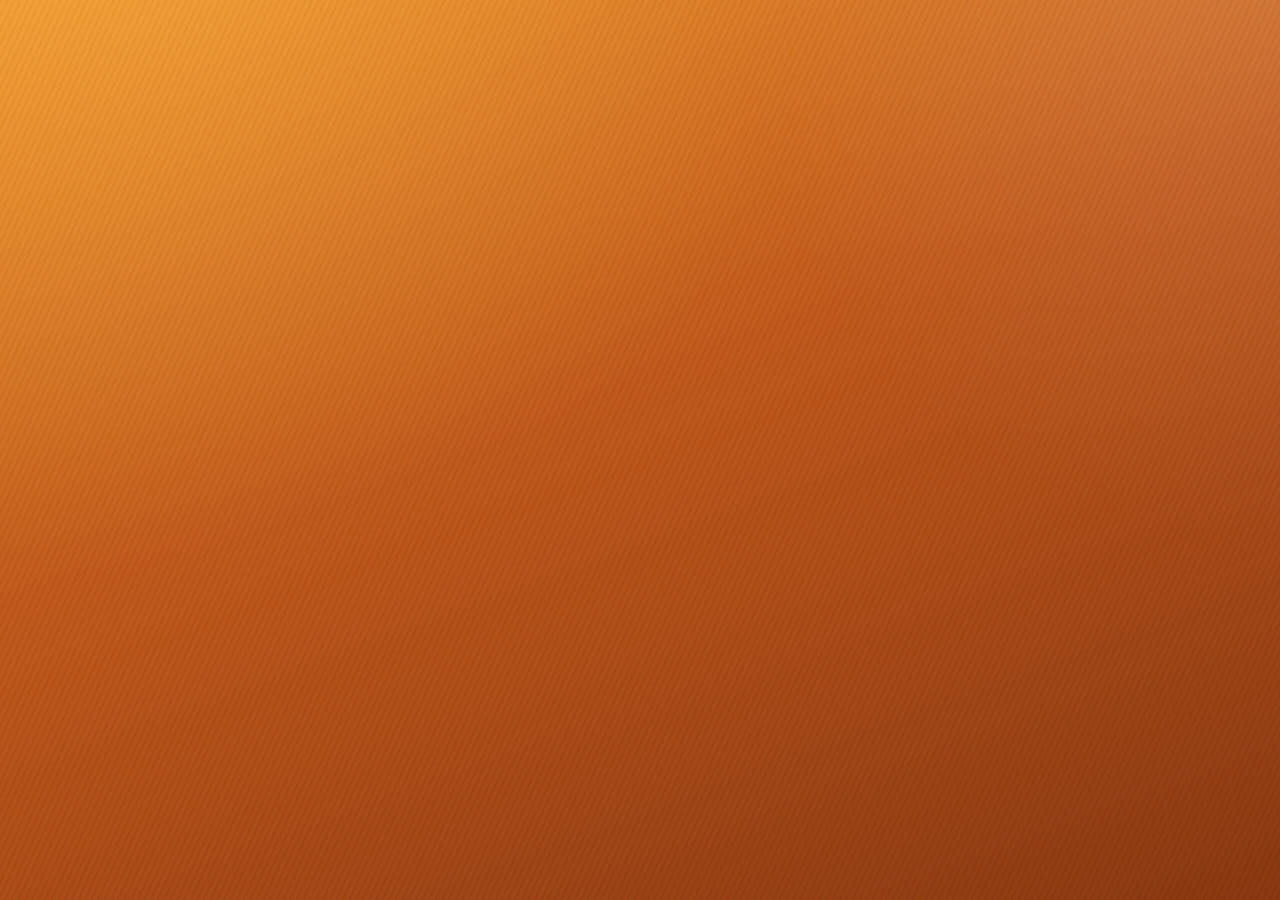
==== commit 5ce7a83f: "Add Open Graph / Twitter Card meta tags for rich link previews Every shared link (root redirect + al" ====
--- a/index.html
+++ b/index.html
@@ -4,7 +4,22 @@
     <meta charset="UTF-8">
     <!-- Redirects after 0 seconds to the new URL -->
     <meta http-equiv="refresh" content="0; url=static/index.html">
-    <title>Redirecting...</title>
+    <title>MKWC 2026 — Suivi en direct</title>
+    <meta name="description" content="Suivi en direct de la Coupe du Monde Mario Kart World 2026 : 31 équipes nationales, scores, classements, calendrier et stats des joueurs.">
+    <!-- Open Graph / social sharing (this root URL is the one most people share) -->
+    <meta property="og:site_name" content="MKWC 2026">
+    <meta property="og:type" content="website">
+    <meta property="og:title" content="MKWC 2026 — Suivi en direct">
+    <meta property="og:description" content="Coupe du Monde Mario Kart World 2026 : scores en direct, classements, bracket, calendrier et stats des joueurs. 31 équipes nationales.">
+    <meta property="og:url" content="https://kraken8196.github.io/mkwc-tracker/">
+    <meta property="og:image" content="https://kraken8196.github.io/mkwc-tracker/static/img/logo.png">
+    <meta property="og:image:width" content="400">
+    <meta property="og:image:height" content="284">
+    <meta name="twitter:card" content="summary_large_image">
+    <meta name="twitter:title" content="MKWC 2026 — Suivi en direct">
+    <meta name="twitter:description" content="Coupe du Monde Mario Kart World 2026 : scores en direct, classements, bracket, calendrier et stats des joueurs.">
+    <meta name="twitter:image" content="https://kraken8196.github.io/mkwc-tracker/static/img/logo.png">
+    <meta name="theme-color" content="#C1591C">
 </head>
 <body>
     <p>If you are not redirected automatically, follow this
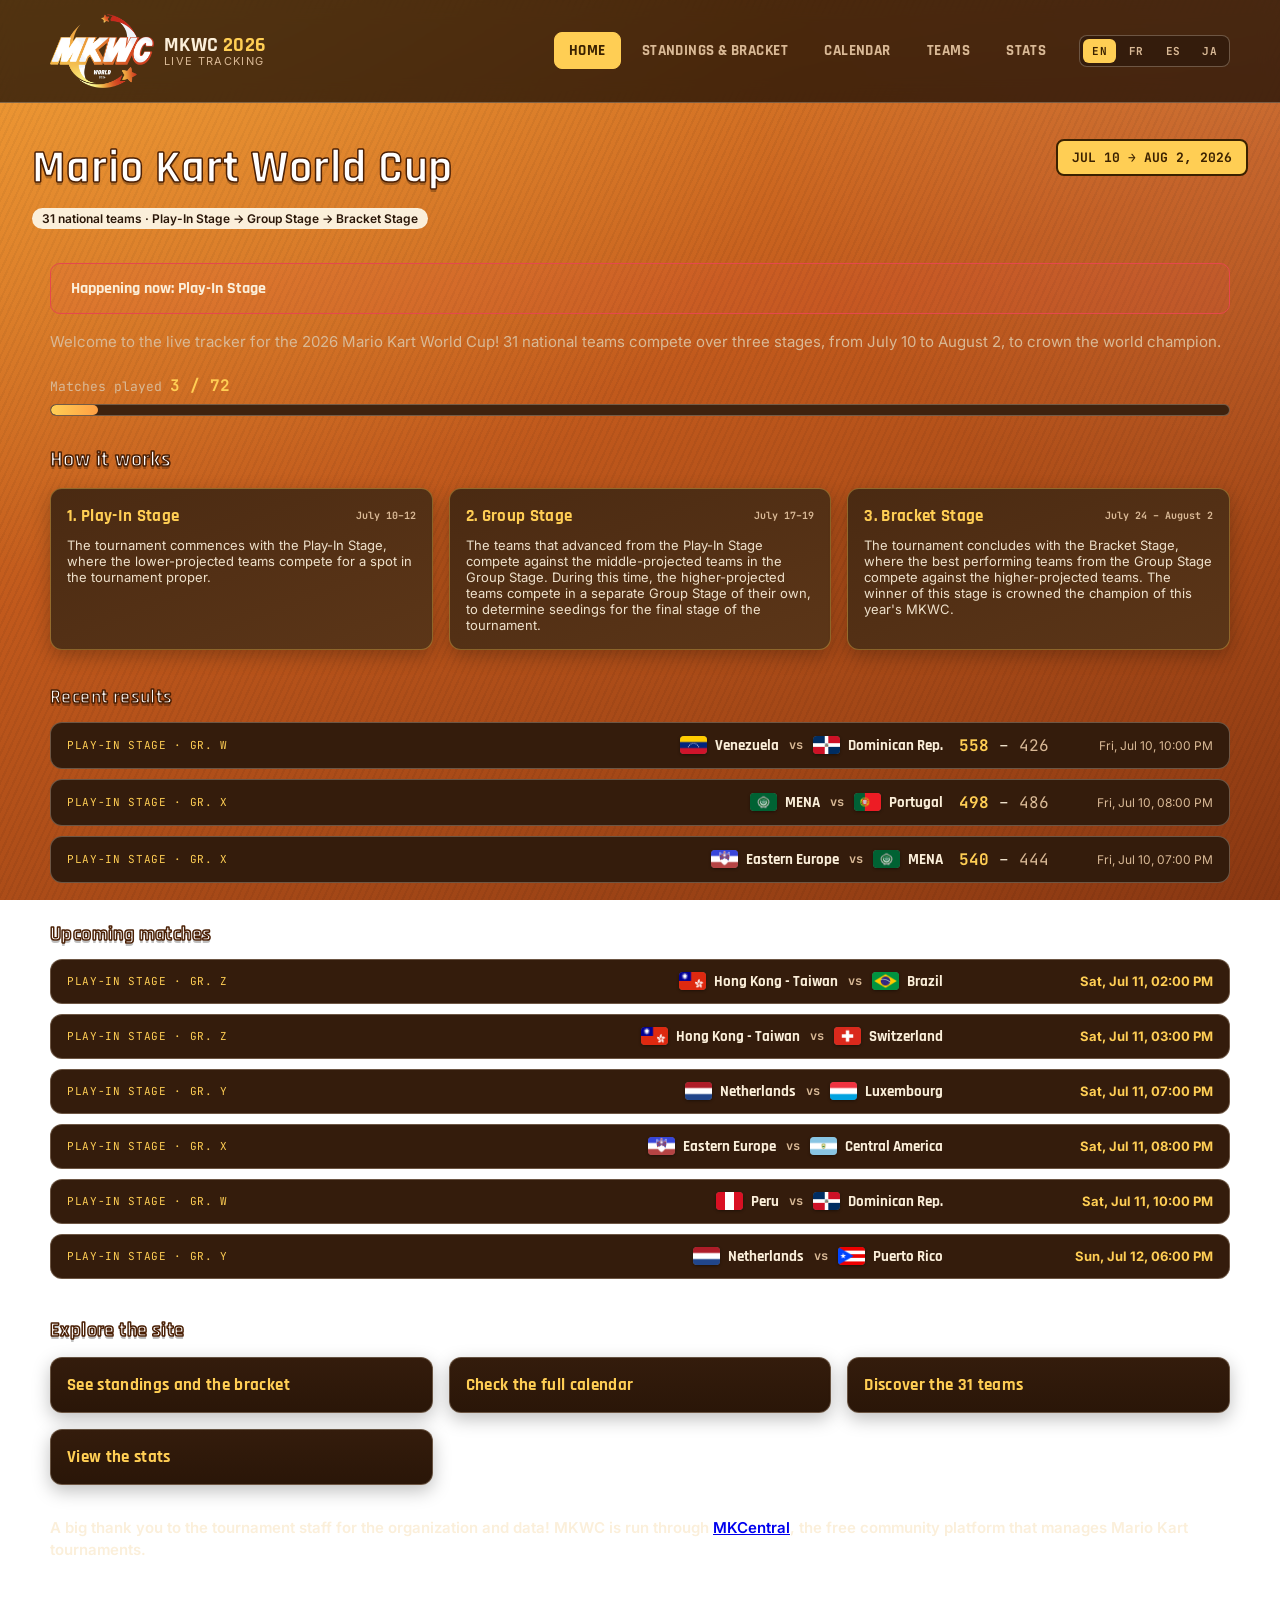
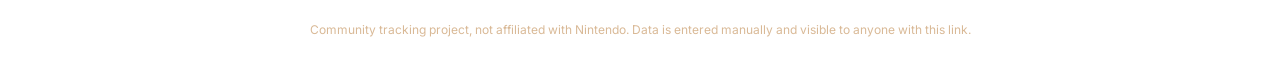
==== commit 3174fe01: "Home "next match" countdown block + orange social-card image - Add a prominent "next match" block on" ====
--- a/index.html
+++ b/index.html
@@ -12,13 +12,13 @@
     <meta property="og:title" content="MKWC 2026 — Suivi en direct">
     <meta property="og:description" content="Coupe du Monde Mario Kart World 2026 : scores en direct, classements, bracket, calendrier et stats des joueurs. 31 équipes nationales.">
     <meta property="og:url" content="https://kraken8196.github.io/mkwc-tracker/">
-    <meta property="og:image" content="https://kraken8196.github.io/mkwc-tracker/static/img/logo.png">
-    <meta property="og:image:width" content="400">
-    <meta property="og:image:height" content="284">
+    <meta property="og:image" content="https://kraken8196.github.io/mkwc-tracker/static/img/social-card.png">
+    <meta property="og:image:width" content="630">
+    <meta property="og:image:height" content="630">
     <meta name="twitter:card" content="summary_large_image">
     <meta name="twitter:title" content="MKWC 2026 — Suivi en direct">
     <meta name="twitter:description" content="Coupe du Monde Mario Kart World 2026 : scores en direct, classements, bracket, calendrier et stats des joueurs.">
-    <meta name="twitter:image" content="https://kraken8196.github.io/mkwc-tracker/static/img/logo.png">
+    <meta name="twitter:image" content="https://kraken8196.github.io/mkwc-tracker/static/img/social-card.png">
     <meta name="theme-color" content="#C1591C">
 </head>
 <body>
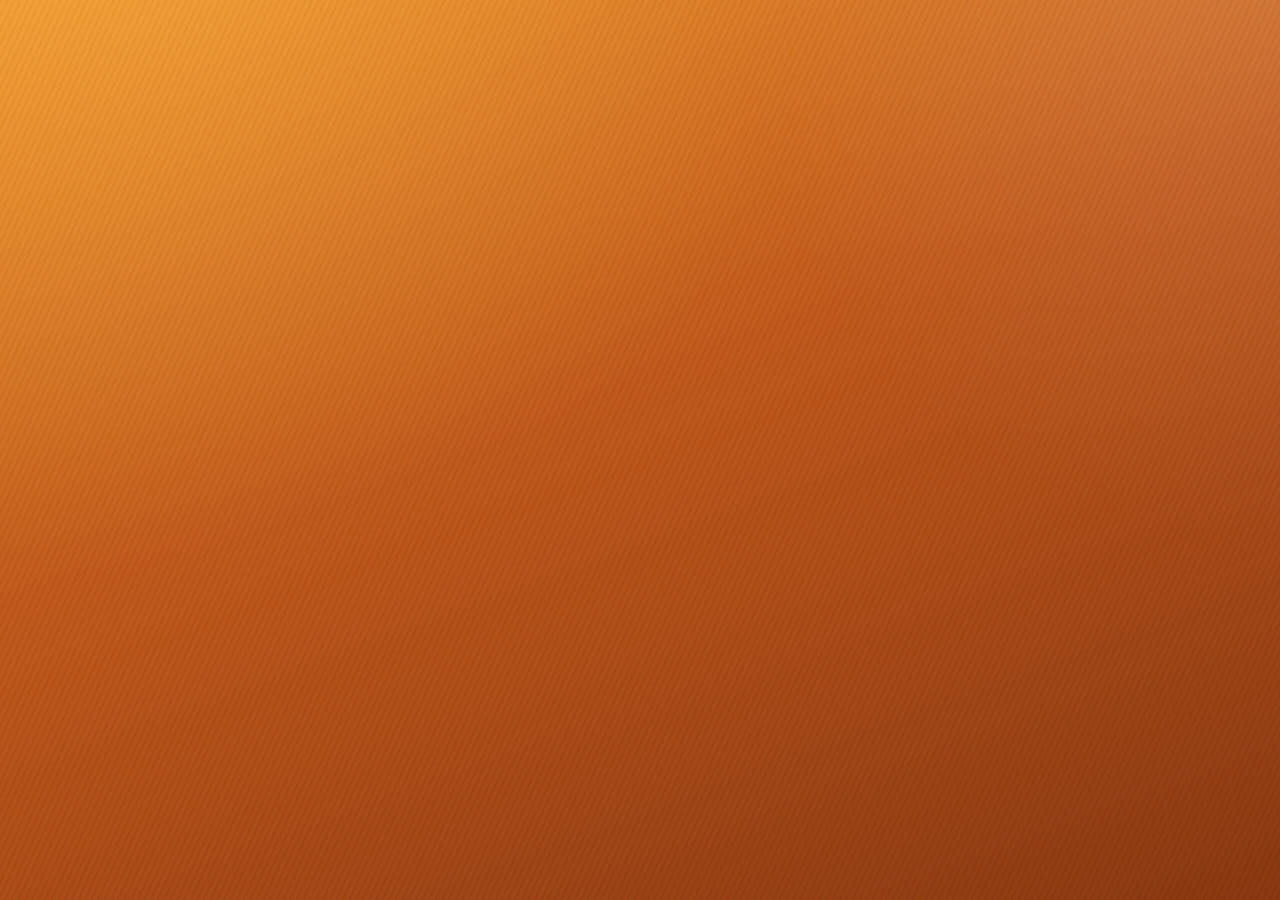
==== commit 6044a02a: "Switch social-share meta (titles + descriptions) to English Open Graph/Twitter cards were in French," ====
--- a/index.html
+++ b/index.html
@@ -4,20 +4,20 @@
     <meta charset="UTF-8">
     <!-- Redirects after 0 seconds to the new URL -->
     <meta http-equiv="refresh" content="0; url=static/index.html">
-    <title>MKWC 2026 — Suivi en direct</title>
-    <meta name="description" content="Suivi en direct de la Coupe du Monde Mario Kart World 2026 : 31 équipes nationales, scores, classements, calendrier et stats des joueurs.">
+    <title>MKWC 2026 — Live tracking</title>
+    <meta name="description" content="Live tracking of the 2026 Mario Kart World Cup: 31 national teams, scores, standings, calendar and player stats.">
     <!-- Open Graph / social sharing (this root URL is the one most people share) -->
     <meta property="og:site_name" content="MKWC 2026">
     <meta property="og:type" content="website">
-    <meta property="og:title" content="MKWC 2026 — Suivi en direct">
-    <meta property="og:description" content="Coupe du Monde Mario Kart World 2026 : scores en direct, classements, bracket, calendrier et stats des joueurs. 31 équipes nationales.">
+    <meta property="og:title" content="MKWC 2026 — Live tracking">
+    <meta property="og:description" content="2026 Mario Kart World Cup: live scores, standings, bracket, calendar and player stats. 31 national teams.">
     <meta property="og:url" content="https://kraken8196.github.io/mkwc-tracker/">
     <meta property="og:image" content="https://kraken8196.github.io/mkwc-tracker/static/img/social-card.png">
     <meta property="og:image:width" content="630">
     <meta property="og:image:height" content="630">
     <meta name="twitter:card" content="summary_large_image">
-    <meta name="twitter:title" content="MKWC 2026 — Suivi en direct">
-    <meta name="twitter:description" content="Coupe du Monde Mario Kart World 2026 : scores en direct, classements, bracket, calendrier et stats des joueurs.">
+    <meta name="twitter:title" content="MKWC 2026 — Live tracking">
+    <meta name="twitter:description" content="2026 Mario Kart World Cup: live scores, standings, bracket, calendar and player stats.">
     <meta name="twitter:image" content="https://kraken8196.github.io/mkwc-tracker/static/img/social-card.png">
     <meta name="theme-color" content="#C1591C">
 </head>
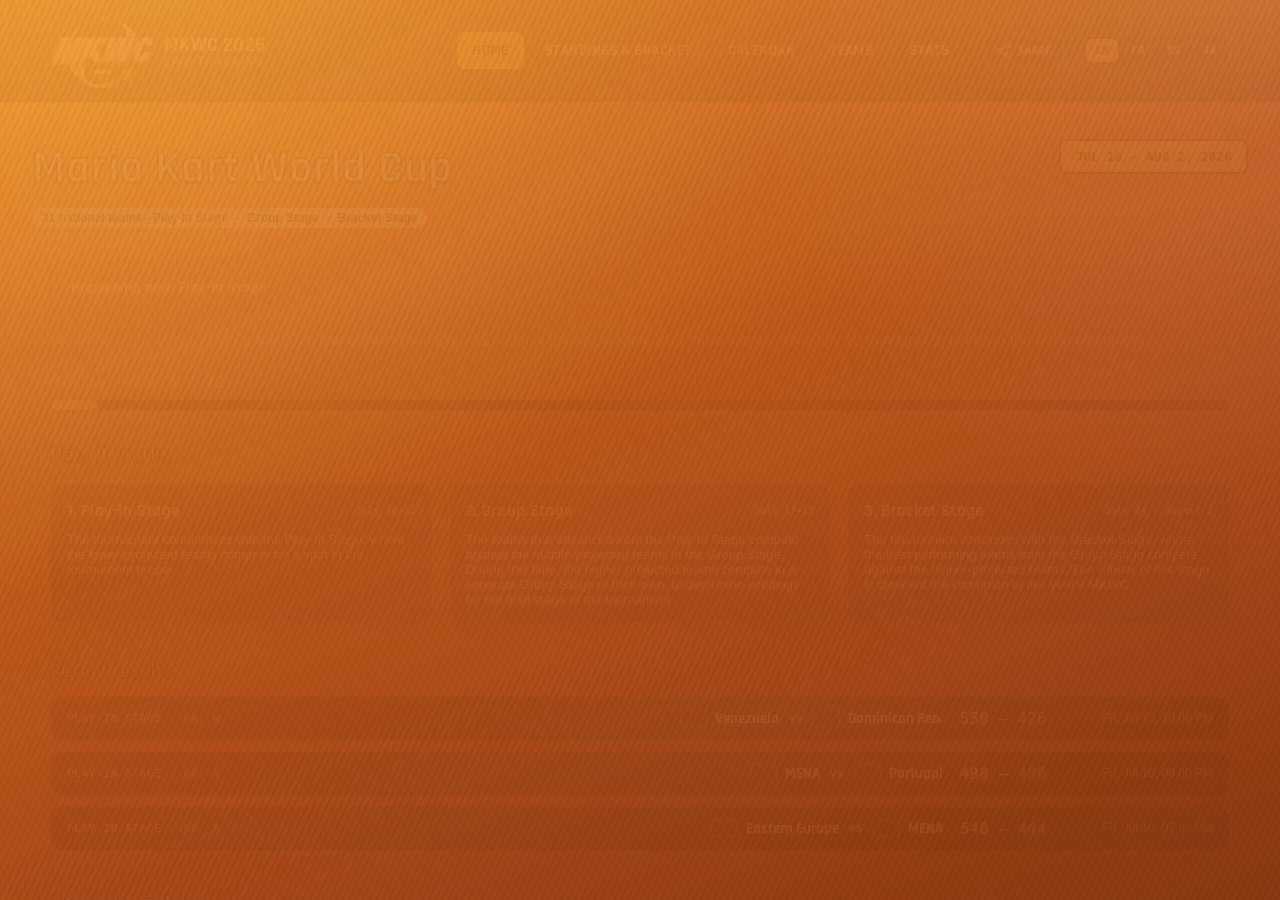
==== commit 15bb3f1a: "Add basic SEO: sitemap, robots.txt, canonical links, .nojekyll Make the site discoverable via Google" ====
--- a/index.html
+++ b/index.html
@@ -5,6 +5,7 @@
     <!-- Redirects after 0 seconds to the new URL -->
     <meta http-equiv="refresh" content="0; url=static/index.html">
     <title>MKWC 2026 — Live tracking</title>
+    <link rel="canonical" href="https://kraken8196.github.io/mkwc-tracker/">
     <meta name="description" content="Live tracking of the 2026 Mario Kart World Cup: 31 national teams, scores, standings, calendar and player stats.">
     <!-- Open Graph / social sharing (this root URL is the one most people share) -->
     <meta property="og:site_name" content="MKWC 2026">
